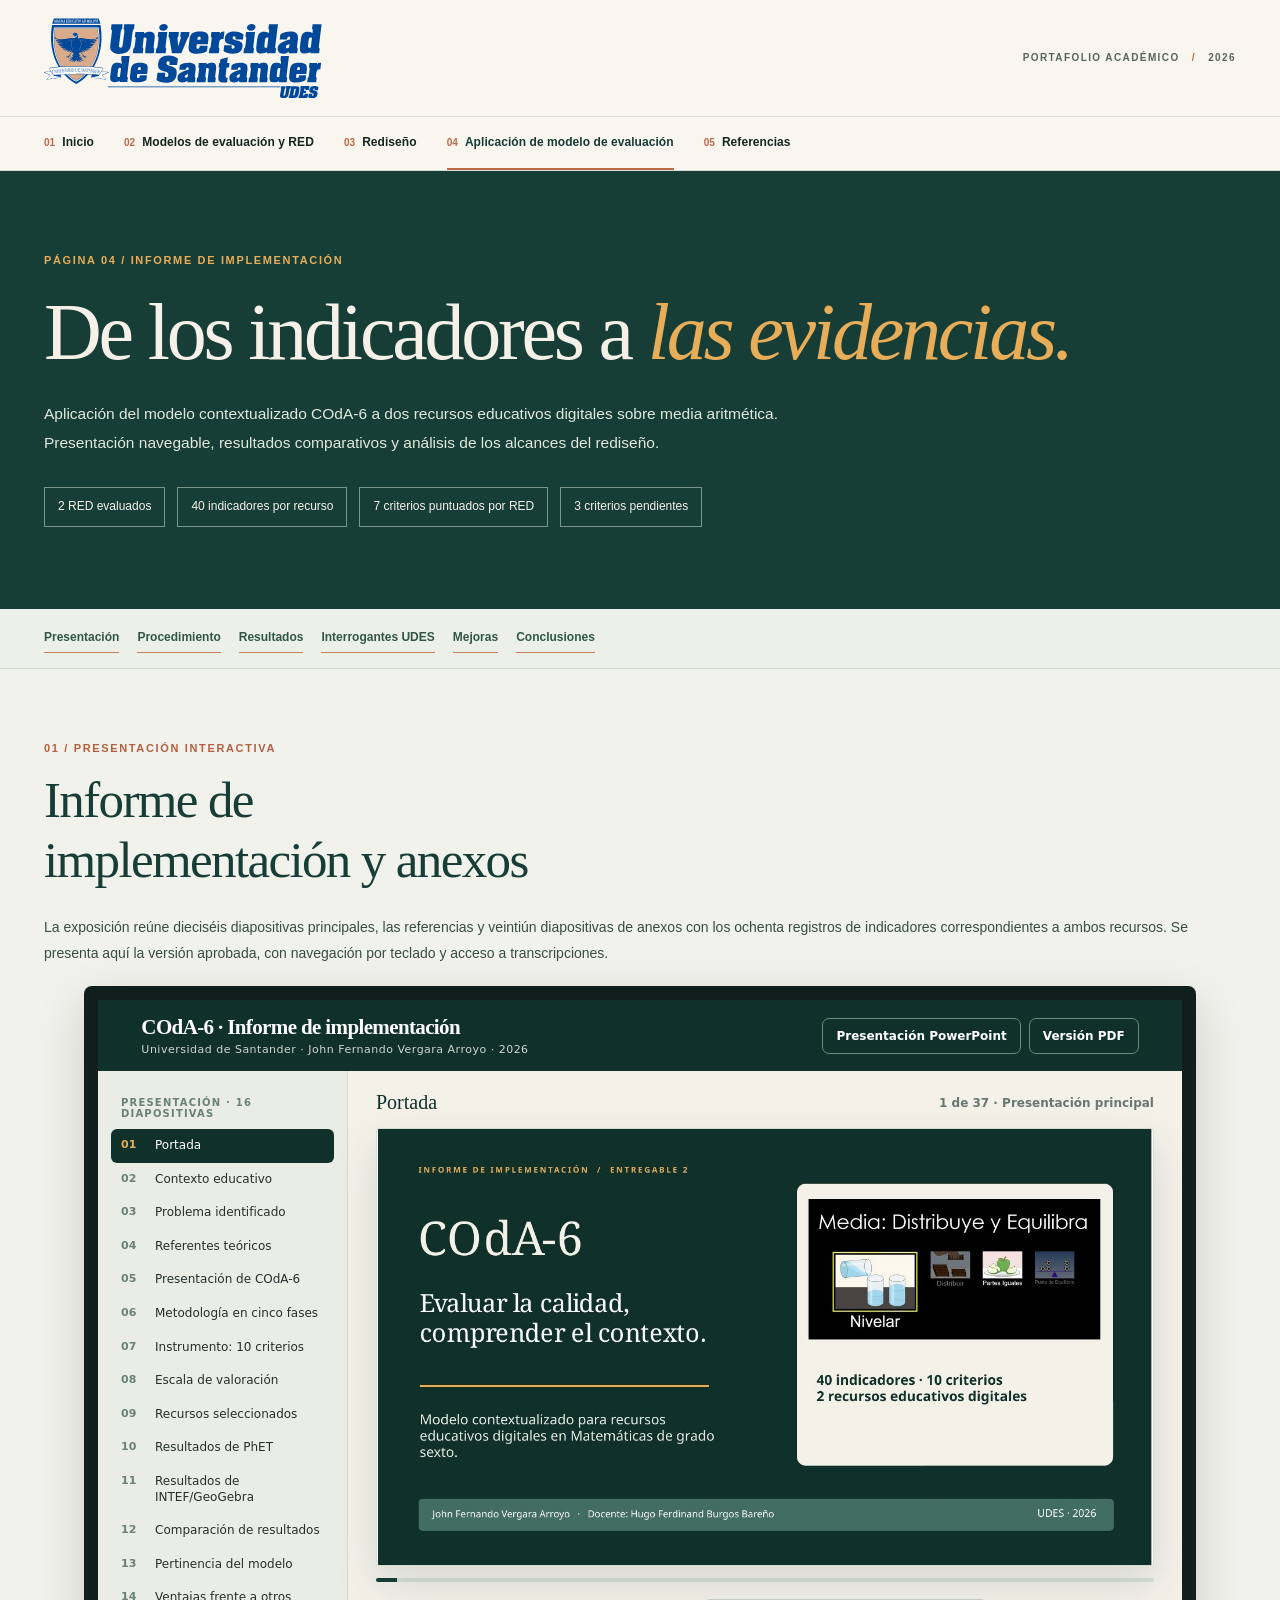
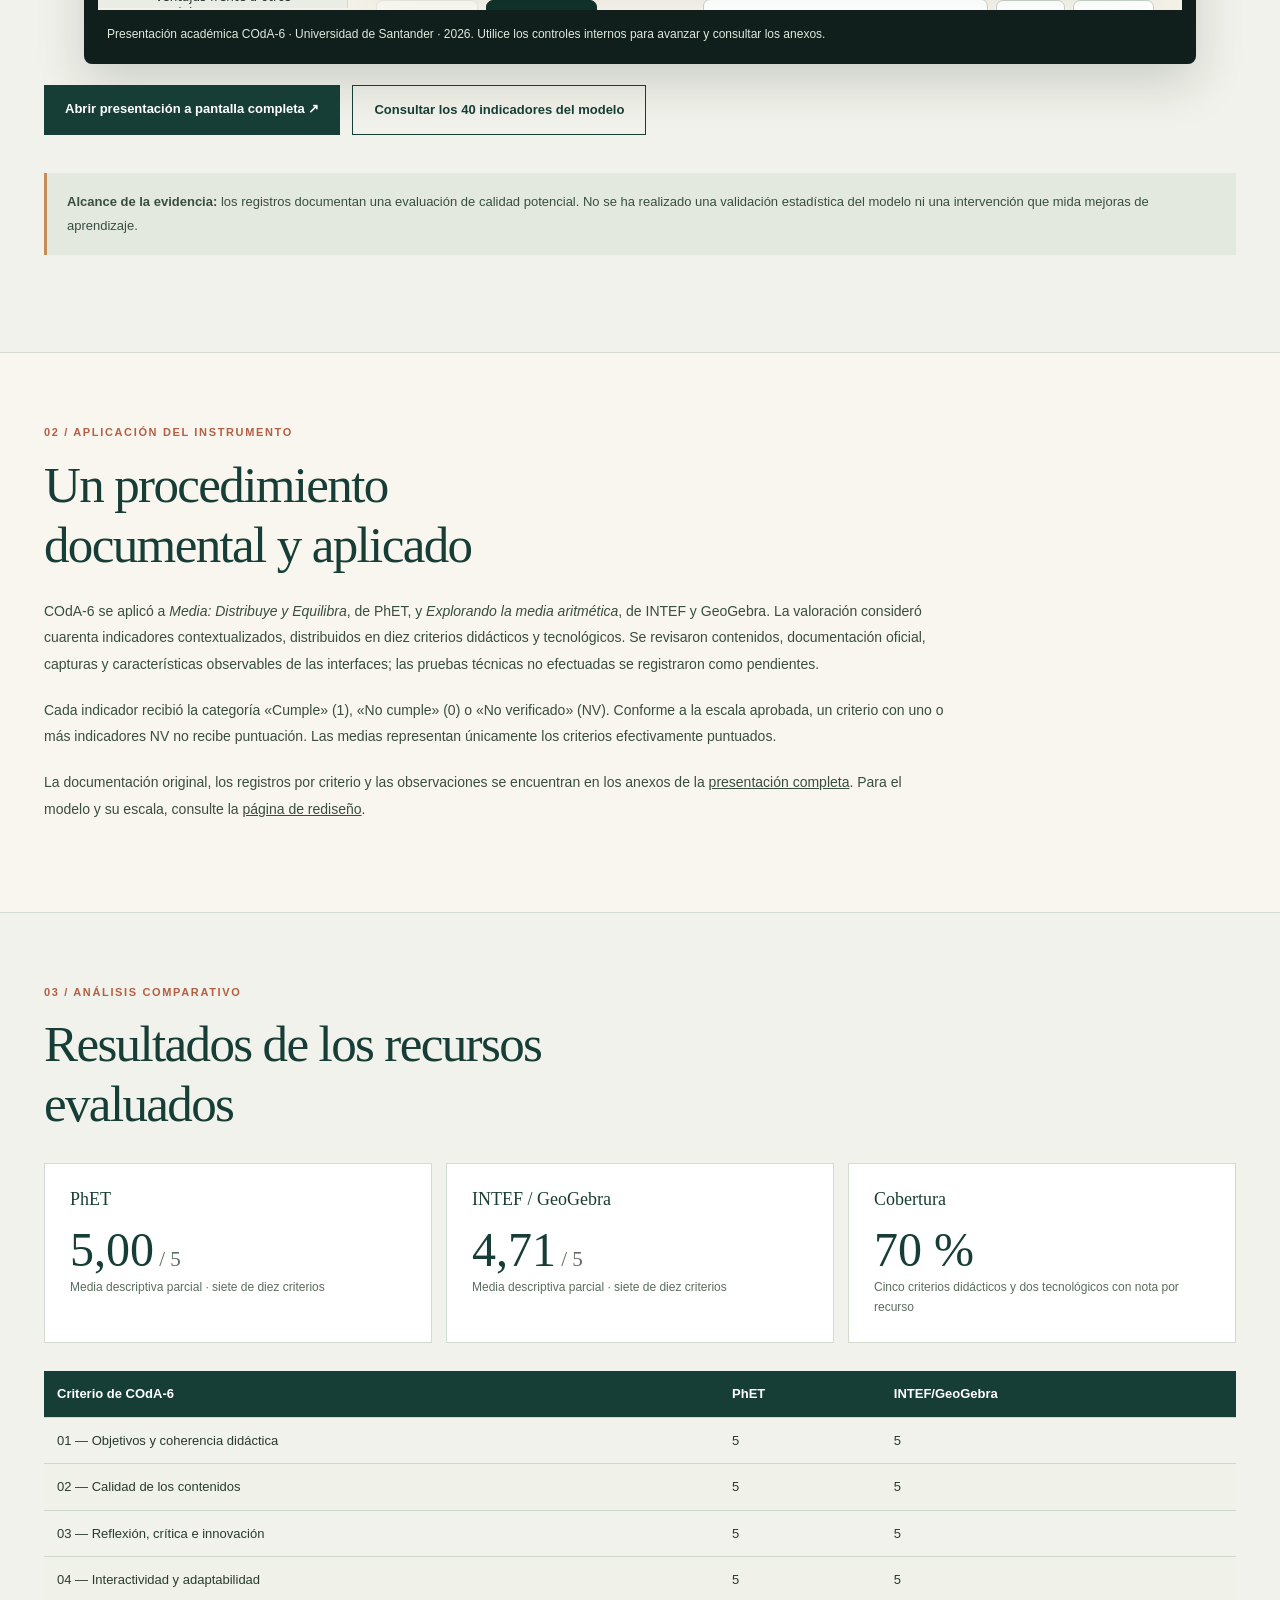
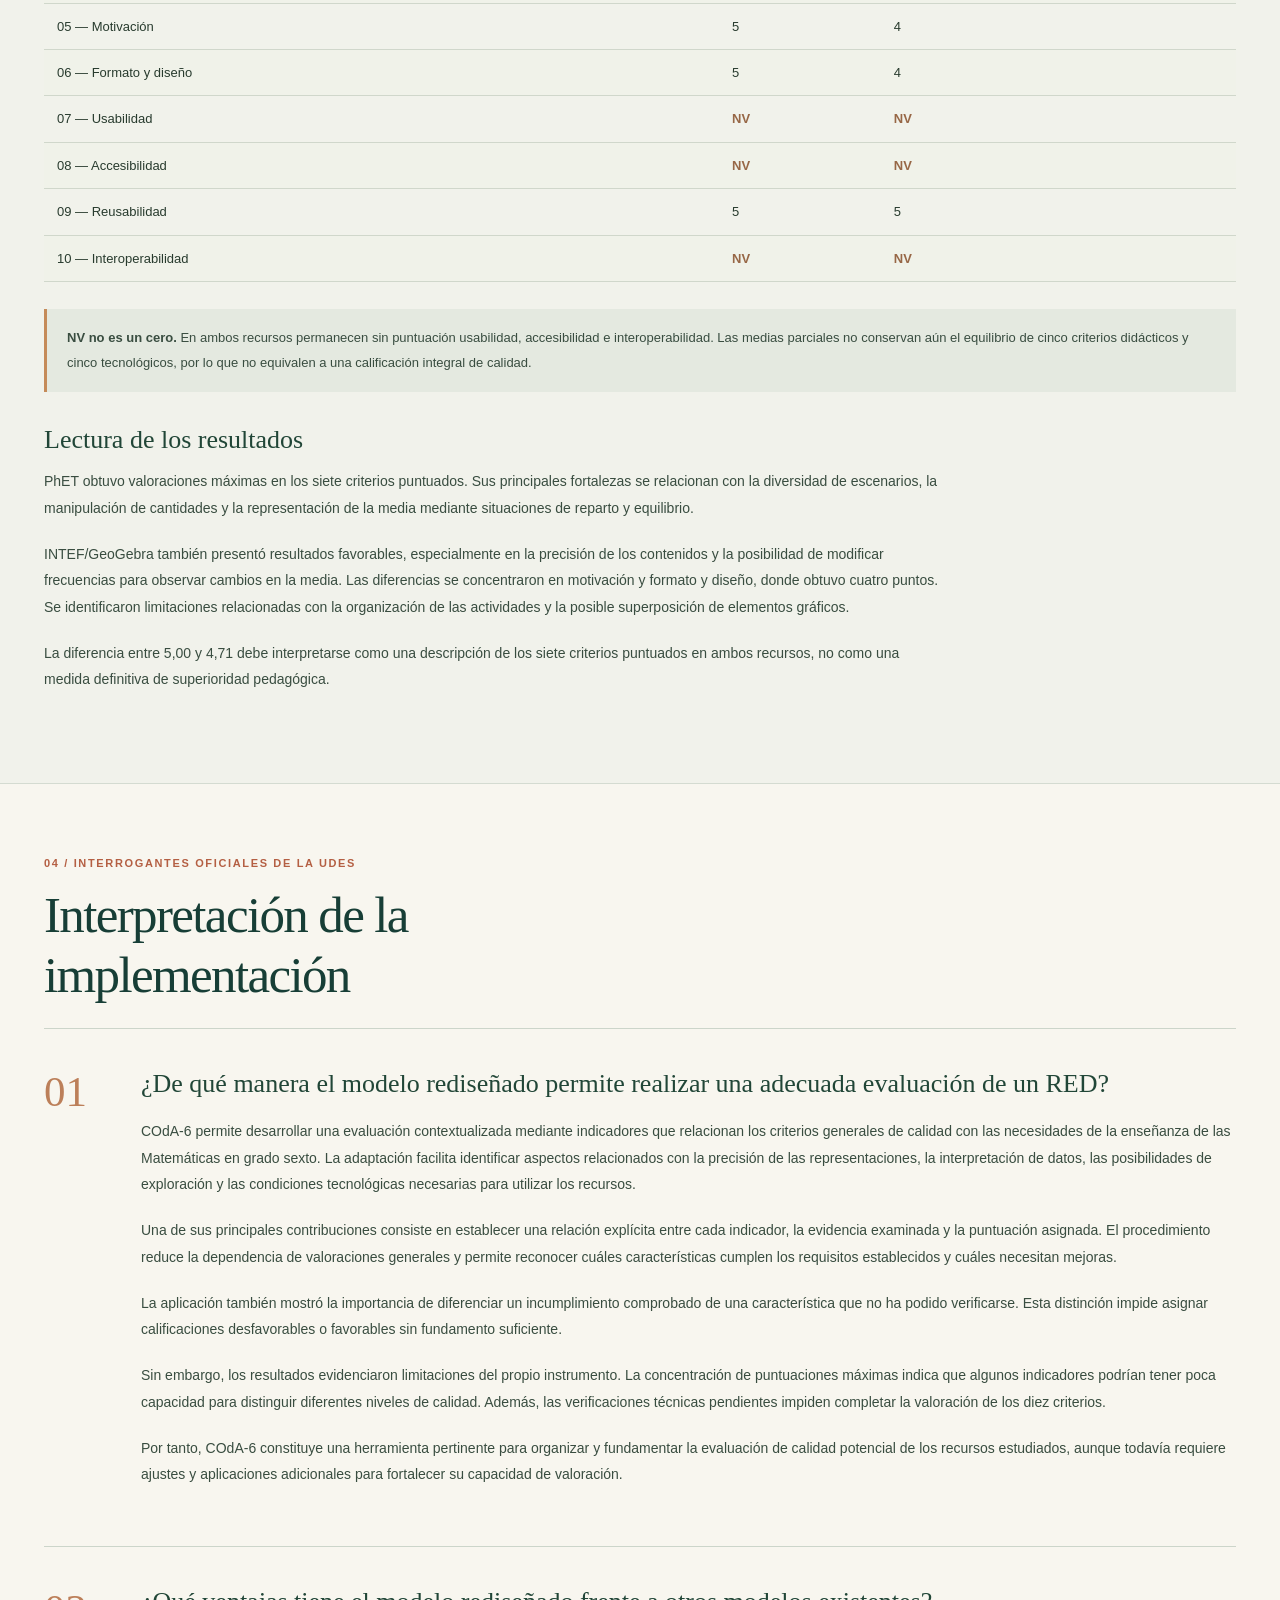
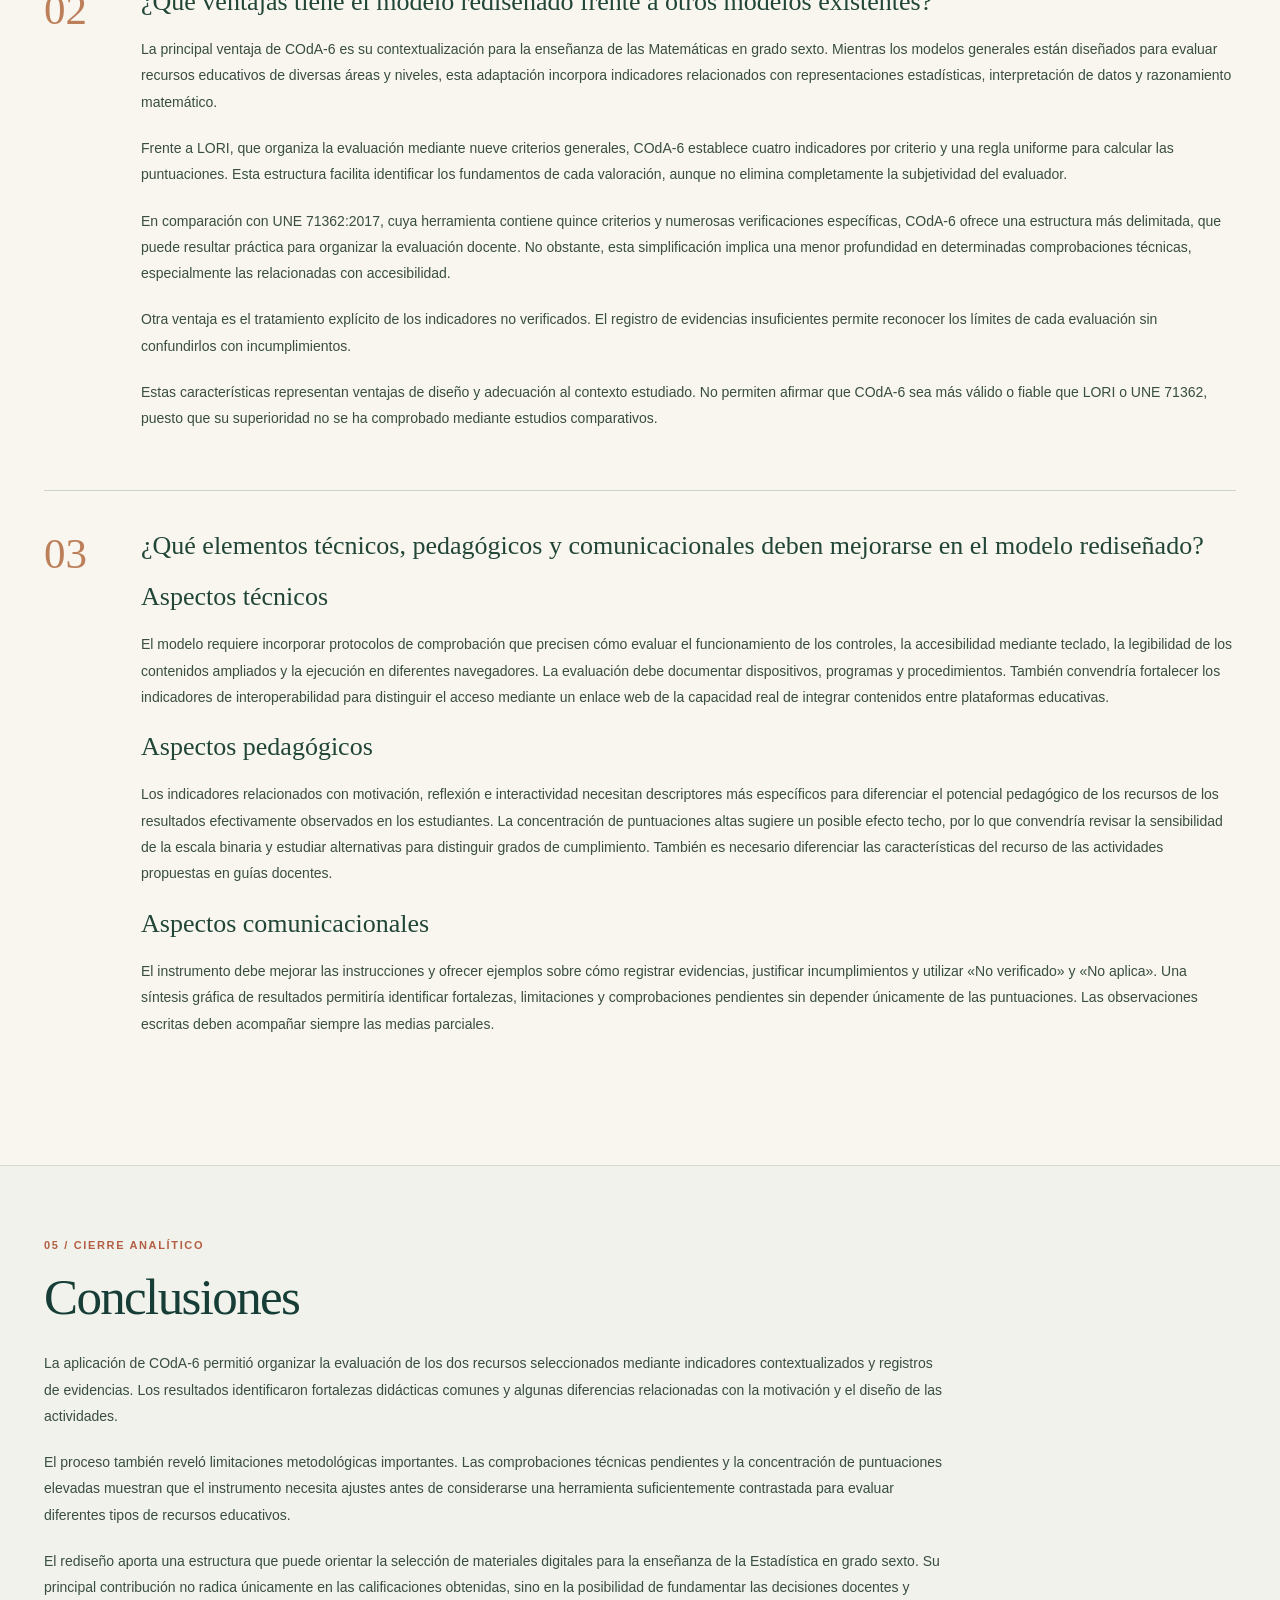
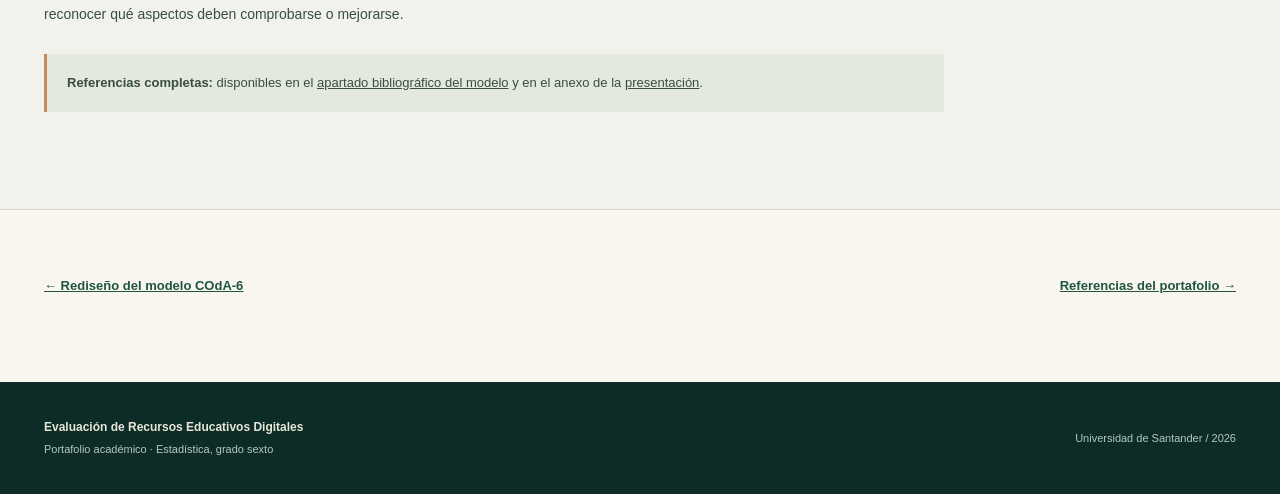
==== aplicacion-modelo.html @ da9ab139 "Publicar aplicación de COdA-6, resultados y presentación interactiva" ====
<!doctype html>
<html lang="es-CO">
<head>
  <meta charset="utf-8">
  <meta name="viewport" content="width=device-width, initial-scale=1">
  <meta name="description" content="De la formulación de indicadores al examen de recursos educativos digitales en su contexto de uso.">
  <meta name="author" content="John Fernando Vergara Arroyo">
  <meta name="theme-color" content="#173b35">
  <title>Aplicación del modelo COdA-6 | Informe de implementación UDES</title>
  <link rel="stylesheet" href="assets/styles.css">
</head>
<body>
  <a class="skip-link" href="#contenido">Ir al contenido principal</a>
  <header class="site-header">
    <div class="header-inner frame">
      <a href="index.html" class="brand" aria-label="Ir al inicio del portafolio"><img class="brand-logo" src="assets/udes-logo-principal.svg" width="279" height="80" alt="Logotipo oficial completo de la Universidad de Santander"></a>
      <span class="header-identifier">PORTAFOLIO ACADÉMICO <span aria-hidden="true">/</span> 2026</span>
    </div>
    <nav class="main-nav" aria-label="Navegación principal"><div class="frame nav-inner">
      <a href="index.html" class="nav-item"><span class="nav-count">01</span> Inicio</a>
      <a href="modelos.html" class="nav-item"><span class="nav-count">02</span> Modelos de evaluación y RED</a>
      <a href="rediseno.html" class="nav-item"><span class="nav-count">03</span> Rediseño</a>
      <a href="aplicacion-modelo.html" class="nav-item active" aria-current="page"><span class="nav-count">04</span> Aplicación de modelo de evaluación</a>
      <a href="referencias.html" class="nav-item"><span class="nav-count">05</span> Referencias</a>
    </div></nav>
  </header>
  <main id="contenido" class="ca"><style>
.ca{--forest:#173e36;--cream:#f4f1e9;--amber:#e8ad58;--sage:#6a8179;color:#283b2e}.ca *{box-sizing:border-box}.ca-hero{background:#173e36;color:#f5f1e9;padding:80px 0 82px}.ca-kicker{font-size:11px;letter-spacing:.15em;text-transform:uppercase;font-weight:780;color:#b45f43}.ca-hero .ca-kicker{color:#e8ad58}.ca-hero h1{font:normal clamp(45px,6.3vw,80px)/1.09 Georgia,serif;letter-spacing:-.04em;max-width:1100px;margin:20px 0 24px}.ca-hero h1 em{font-weight:normal;color:#e8ad58}.ca-hero p{font-size:15.5px;line-height:1.85;color:#e0e9dd;max-width:770px}.ca-pills{display:flex;flex-wrap:wrap;gap:12px;margin-top:30px}.ca-pills span{border:1px solid #78968a;padding:9px 13px;font-size:12px}.ca-menu{padding:15px 0;background:#edf0e9;border-bottom:1px solid #ccd6cb}.ca-menu .frame{display:flex;gap:18px;flex-wrap:wrap}.ca-menu a{color:#315744;font-size:12px;font-weight:760;text-decoration:none;border-bottom:1px solid #bf825d;padding:4px 0}.ca-section{padding:70px 0;border-bottom:1px solid #d4dbd1}.ca-section:nth-of-type(even){background:#f1f2eb}.ca-section h2{font:normal clamp(31px,4.2vw,51px)/1.18 Georgia,serif;color:#173e36;letter-spacing:-.032em;margin:13px 0 23px}.ca-section h3{font:normal 26px/1.28 Georgia,serif;color:#214637;margin:31px 0 12px}.ca-section p,.ca-section li{font-size:14px;line-height:1.88;color:#394d40}.ca-body{max-width:900px}.ca-section p{margin:0 0 20px}.ca-trio{display:grid;grid-template-columns:repeat(3,minmax(0,1fr));gap:14px;margin:28px 0}.ca-stat{background:#fff;border:1px solid #d4dbd0;padding:25px}.ca-stat .ca-amount{font:normal clamp(30px,4vw,48px) Georgia,serif;color:#173e36;white-space:nowrap}.ca-stat h3{font:normal 18px Georgia,serif;margin:0 0 12px;color:#183e34}.ca-stat small{font-size:12px;line-height:1.7;display:block;color:#5c6c60}.ca-warning{background:#e4e9e0;border-left:3px solid #c58b59;padding:17px 20px;margin:27px 0}.ca-warning p{margin:0;font-size:13px}.ca-table-wrap{overflow-x:auto}.ca-table{border-collapse:collapse;width:100%;min-width:610px;font-size:13px}.ca-table th,.ca-table td{border-bottom:1px solid #d0d7cb;padding:12px 13px;text-align:left}.ca-table th{background:#173e36;color:#fff}.ca-table td:last-child,.ca-table td:nth-last-child(2){font-variant-numeric:tabular-nums}.ca-table tbody tr:nth-child(even){background:#f0f2e9}.ca-nv{color:#976746;font-weight:760}.ca-figure{background:#101f1c;padding:14px;border-radius:8px;box-shadow:0 18px 48px #0f25192b}.ca-figure iframe{display:block;width:100%;aspect-ratio:16/9;border:0;background:#f4f1e9}.ca-figure figcaption{font-size:12px;color:#e1e9dd;padding:15px 9px 6px;line-height:1.6}.ca-actions{display:flex;gap:12px;flex-wrap:wrap;margin:21px 0 38px}.ca-actions a{background:#173e36;color:#fff;text-decoration:none;padding:13px 21px;font-size:13px;font-weight:730}.ca-actions a.secondary{color:#173e36;border:1px solid #173e36;background:transparent}.ca-question{display:grid;grid-template-columns:70px minmax(0,1fr);gap:27px;padding:38px 0;border-top:1px solid #ccd5ca}.ca-qno{font:normal 43px Georgia,serif;color:#bc7f59}.ca-question h3{margin:0 0 18px}.ca-grid{display:grid;grid-template-columns:repeat(3,minmax(0,1fr));gap:17px}.ca-grid article{border-top:3px solid #c08a57;padding:22px 18px;background:#fafaf4}.ca-grid h3{font:normal 23px Georgia,serif;margin:0 0 13px}.ca-note{font-size:12px;color:#637166}.ca-footer{padding:65px 0 85px;display:flex;justify-content:space-between;gap:25px}.ca-footer a{color:#205641;font-size:13px;font-weight:750}
@media(max-width:790px){.ca-hero{padding:60px 0}.ca-trio,.ca-grid{grid-template-columns:1fr}.ca-question{grid-template-columns:1fr;gap:6px;padding:30px 0}.ca-question h3{font-size:23px}.ca-section{padding:54px 0}.ca-figure{padding:6px}.ca-figure figcaption{font-size:11px}.ca-footer{flex-wrap:wrap}}@media print{.ca-hero{background:#fff;color:#173e36}.ca-hero h1,.ca-hero h1 em,.ca-hero p{color:#173e36}.ca-menu,.ca-figure{display:none}}</style>
<section class="ca-hero"><div class="frame"><div class="ca-kicker">PÁGINA 04 / INFORME DE IMPLEMENTACIÓN</div><h1>De los indicadores a <em>las evidencias.</em></h1><p>Aplicación del modelo contextualizado COdA-6 a dos recursos educativos digitales sobre media aritmética. Presentación navegable, resultados comparativos y análisis de los alcances del rediseño.</p><div class="ca-pills"><span>2 RED evaluados</span><span>40 indicadores por recurso</span><span>7 criterios puntuados por RED</span><span>3 criterios pendientes</span></div></div></section>
<nav class="ca-menu" aria-label="Secciones de la aplicación"><div class="frame"><a href="#presentacion">Presentación</a><a href="#procedimiento">Procedimiento</a><a href="#resultados">Resultados</a><a href="#preguntas">Interrogantes UDES</a><a href="#mejoras">Mejoras</a><a href="#conclusiones">Conclusiones</a></div></nav>
<section id="presentacion" class="ca-section"><div class="frame"><div class="ca-kicker">01 / PRESENTACIÓN INTERACTIVA</div><h2>Informe de implementación y anexos</h2><p>La exposición reúne dieciséis diapositivas principales, las referencias y veintiún diapositivas de anexos con los ochenta registros de indicadores correspondientes a ambos recursos. Se presenta aquí la versión aprobada, con navegación por teclado y acceso a transcripciones.</p><figure class="ca-figure"><iframe src="presentacion-coda6.html" title="Presentación interactiva COdA-6, informe de implementación y anexos" loading="lazy" allowfullscreen></iframe><figcaption>Presentación académica COdA-6 · Universidad de Santander · 2026. Utilice los controles internos para avanzar y consultar los anexos.</figcaption></figure><div class="ca-actions"><a href="presentacion-coda6.html" target="_blank" rel="noopener">Abrir presentación a pantalla completa ↗</a><a class="secondary" href="rediseno.html#instrumento">Consultar los 40 indicadores del modelo</a></div><div class="ca-warning"><p><strong>Alcance de la evidencia:</strong> los registros documentan una evaluación de calidad potencial. No se ha realizado una validación estadística del modelo ni una intervención que mida mejoras de aprendizaje.</p></div></div></section>
<section id="procedimiento" class="ca-section"><div class="frame"><div class="ca-kicker">02 / APLICACIÓN DEL INSTRUMENTO</div><h2>Un procedimiento documental y aplicado</h2><div class="ca-body"><p>COdA-6 se aplicó a <em>Media: Distribuye y Equilibra</em>, de PhET, y <em>Explorando la media aritmética</em>, de INTEF y GeoGebra. La valoración consideró cuarenta indicadores contextualizados, distribuidos en diez criterios didácticos y tecnológicos. Se revisaron contenidos, documentación oficial, capturas y características observables de las interfaces; las pruebas técnicas no efectuadas se registraron como pendientes.</p><p>Cada indicador recibió la categoría «Cumple» (1), «No cumple» (0) o «No verificado» (NV). Conforme a la escala aprobada, un criterio con uno o más indicadores NV no recibe puntuación. Las medias representan únicamente los criterios efectivamente puntuados.</p><p>La documentación original, los registros por criterio y las observaciones se encuentran en los anexos de la <a href="presentacion-coda6.html#s17">presentación completa</a>. Para el modelo y su escala, consulte la <a href="rediseno.html#escala">página de rediseño</a>.</p></div></div></section>
<section id="resultados" class="ca-section"><div class="frame"><div class="ca-kicker">03 / ANÁLISIS COMPARATIVO</div><h2>Resultados de los recursos evaluados</h2><div class="ca-trio"><article class="ca-stat"><h3>PhET</h3><div class="ca-amount">5,00<small style="display:inline;font-size:21px"> / 5</small></div><small>Media descriptiva parcial · siete de diez criterios</small></article><article class="ca-stat"><h3>INTEF / GeoGebra</h3><div class="ca-amount">4,71<small style="display:inline;font-size:21px"> / 5</small></div><small>Media descriptiva parcial · siete de diez criterios</small></article><article class="ca-stat"><h3>Cobertura</h3><div class="ca-amount">70 %</div><small>Cinco criterios didácticos y dos tecnológicos con nota por recurso</small></article></div><div class="ca-table-wrap"><table class="ca-table"><thead><tr><th>Criterio de COdA-6</th><th>PhET</th><th>INTEF/GeoGebra</th></tr></thead><tbody><tr><td>01 — Objetivos y coherencia didáctica</td><td class="">5</td><td class="">5</td></tr><tr><td>02 — Calidad de los contenidos</td><td class="">5</td><td class="">5</td></tr><tr><td>03 — Reflexión, crítica e innovación</td><td class="">5</td><td class="">5</td></tr><tr><td>04 — Interactividad y adaptabilidad</td><td class="">5</td><td class="">5</td></tr><tr><td>05 — Motivación</td><td class="">5</td><td class="">4</td></tr><tr><td>06 — Formato y diseño</td><td class="">5</td><td class="">4</td></tr><tr><td>07 — Usabilidad</td><td class="ca-nv">NV</td><td class="ca-nv">NV</td></tr><tr><td>08 — Accesibilidad</td><td class="ca-nv">NV</td><td class="ca-nv">NV</td></tr><tr><td>09 — Reusabilidad</td><td class="">5</td><td class="">5</td></tr><tr><td>10 — Interoperabilidad</td><td class="ca-nv">NV</td><td class="ca-nv">NV</td></tr></tbody></table></div><div class="ca-warning"><p><strong>NV no es un cero.</strong> En ambos recursos permanecen sin puntuación usabilidad, accesibilidad e interoperabilidad. Las medias parciales no conservan aún el equilibrio de cinco criterios didácticos y cinco tecnológicos, por lo que no equivalen a una calificación integral de calidad.</p></div><h3>Lectura de los resultados</h3><div class="ca-body"><p>PhET obtuvo valoraciones máximas en los siete criterios puntuados. Sus principales fortalezas se relacionan con la diversidad de escenarios, la manipulación de cantidades y la representación de la media mediante situaciones de reparto y equilibrio.</p><p>INTEF/GeoGebra también presentó resultados favorables, especialmente en la precisión de los contenidos y la posibilidad de modificar frecuencias para observar cambios en la media. Las diferencias se concentraron en motivación y formato y diseño, donde obtuvo cuatro puntos. Se identificaron limitaciones relacionadas con la organización de las actividades y la posible superposición de elementos gráficos.</p><p>La diferencia entre 5,00 y 4,71 debe interpretarse como una descripción de los siete criterios puntuados en ambos recursos, no como una medida definitiva de superioridad pedagógica.</p></div></div></section>
<section id="preguntas" class="ca-section"><div class="frame"><div class="ca-kicker">04 / INTERROGANTES OFICIALES DE LA UDES</div><h2>Interpretación de la implementación</h2><article class="ca-question"><div class="ca-qno">01</div><div><h3>¿De qué manera el modelo rediseñado permite realizar una adecuada evaluación de un RED?</h3><p>COdA-6 permite desarrollar una evaluación contextualizada mediante indicadores que relacionan los criterios generales de calidad con las necesidades de la enseñanza de las Matemáticas en grado sexto. La adaptación facilita identificar aspectos relacionados con la precisión de las representaciones, la interpretación de datos, las posibilidades de exploración y las condiciones tecnológicas necesarias para utilizar los recursos.</p><p>Una de sus principales contribuciones consiste en establecer una relación explícita entre cada indicador, la evidencia examinada y la puntuación asignada. El procedimiento reduce la dependencia de valoraciones generales y permite reconocer cuáles características cumplen los requisitos establecidos y cuáles necesitan mejoras.</p><p>La aplicación también mostró la importancia de diferenciar un incumplimiento comprobado de una característica que no ha podido verificarse. Esta distinción impide asignar calificaciones desfavorables o favorables sin fundamento suficiente.</p><p>Sin embargo, los resultados evidenciaron limitaciones del propio instrumento. La concentración de puntuaciones máximas indica que algunos indicadores podrían tener poca capacidad para distinguir diferentes niveles de calidad. Además, las verificaciones técnicas pendientes impiden completar la valoración de los diez criterios.</p><p>Por tanto, COdA-6 constituye una herramienta pertinente para organizar y fundamentar la evaluación de calidad potencial de los recursos estudiados, aunque todavía requiere ajustes y aplicaciones adicionales para fortalecer su capacidad de valoración.</p></div></article><article class="ca-question"><div class="ca-qno">02</div><div><h3>¿Qué ventajas tiene el modelo rediseñado frente a otros modelos existentes?</h3><p>La principal ventaja de COdA-6 es su contextualización para la enseñanza de las Matemáticas en grado sexto. Mientras los modelos generales están diseñados para evaluar recursos educativos de diversas áreas y niveles, esta adaptación incorpora indicadores relacionados con representaciones estadísticas, interpretación de datos y razonamiento matemático.</p><p>Frente a LORI, que organiza la evaluación mediante nueve criterios generales, COdA-6 establece cuatro indicadores por criterio y una regla uniforme para calcular las puntuaciones. Esta estructura facilita identificar los fundamentos de cada valoración, aunque no elimina completamente la subjetividad del evaluador.</p><p>En comparación con UNE 71362:2017, cuya herramienta contiene quince criterios y numerosas verificaciones específicas, COdA-6 ofrece una estructura más delimitada, que puede resultar práctica para organizar la evaluación docente. No obstante, esta simplificación implica una menor profundidad en determinadas comprobaciones técnicas, especialmente las relacionadas con accesibilidad.</p><p>Otra ventaja es el tratamiento explícito de los indicadores no verificados. El registro de evidencias insuficientes permite reconocer los límites de cada evaluación sin confundirlos con incumplimientos.</p><p>Estas características representan ventajas de diseño y adecuación al contexto estudiado. No permiten afirmar que COdA-6 sea más válido o fiable que LORI o UNE 71362, puesto que su superioridad no se ha comprobado mediante estudios comparativos.</p></div></article><article id="mejoras" class="ca-question"><div class="ca-qno">03</div><div><h3>¿Qué elementos técnicos, pedagógicos y comunicacionales deben mejorarse en el modelo rediseñado?</h3><h3>Aspectos técnicos</h3><p>El modelo requiere incorporar protocolos de comprobación que precisen cómo evaluar el funcionamiento de los controles, la accesibilidad mediante teclado, la legibilidad de los contenidos ampliados y la ejecución en diferentes navegadores. La evaluación debe documentar dispositivos, programas y procedimientos. También convendría fortalecer los indicadores de interoperabilidad para distinguir el acceso mediante un enlace web de la capacidad real de integrar contenidos entre plataformas educativas.</p><h3>Aspectos pedagógicos</h3><p>Los indicadores relacionados con motivación, reflexión e interactividad necesitan descriptores más específicos para diferenciar el potencial pedagógico de los recursos de los resultados efectivamente observados en los estudiantes. La concentración de puntuaciones altas sugiere un posible efecto techo, por lo que convendría revisar la sensibilidad de la escala binaria y estudiar alternativas para distinguir grados de cumplimiento. También es necesario diferenciar las características del recurso de las actividades propuestas en guías docentes.</p><h3>Aspectos comunicacionales</h3><p>El instrumento debe mejorar las instrucciones y ofrecer ejemplos sobre cómo registrar evidencias, justificar incumplimientos y utilizar «No verificado» y «No aplica». Una síntesis gráfica de resultados permitiría identificar fortalezas, limitaciones y comprobaciones pendientes sin depender únicamente de las puntuaciones. Las observaciones escritas deben acompañar siempre las medias parciales.</p></div></article></div></section>
<section id="conclusiones" class="ca-section"><div class="frame"><div class="ca-kicker">05 / CIERRE ANALÍTICO</div><h2>Conclusiones</h2><div class="ca-body"><p>La aplicación de COdA-6 permitió organizar la evaluación de los dos recursos seleccionados mediante indicadores contextualizados y registros de evidencias. Los resultados identificaron fortalezas didácticas comunes y algunas diferencias relacionadas con la motivación y el diseño de las actividades.</p><p>El proceso también reveló limitaciones metodológicas importantes. Las comprobaciones técnicas pendientes y la concentración de puntuaciones elevadas muestran que el instrumento necesita ajustes antes de considerarse una herramienta suficientemente contrastada para evaluar diferentes tipos de recursos educativos.</p><p>El rediseño aporta una estructura que puede orientar la selección de materiales digitales para la enseñanza de la Estadística en grado sexto. Su principal contribución no radica únicamente en las calificaciones obtenidas, sino en la posibilidad de fundamentar las decisiones docentes y reconocer qué aspectos deben comprobarse o mejorarse.</p><div class="ca-warning"><p><strong>Referencias completas:</strong> disponibles en el <a href="rediseno.html#bibliografia">apartado bibliográfico del modelo</a> y en el anexo de la <a href="presentacion-coda6.html">presentación</a>.</p></div></div></div></section><div class="frame ca-footer"><a href="rediseno.html">← Rediseño del modelo COdA-6</a><a href="referencias.html">Referencias del portafolio →</a></div>
</main>
  <footer class="site-footer"><div class="frame footer-inner"><div><strong>Evaluación de Recursos Educativos Digitales</strong><span>Portafolio académico · Estadística, grado sexto</span></div><span>Universidad de Santander / 2026</span></div></footer>
</body>
</html>
---- assets/styles.css ----
/*
  Portafolio académico — Etapa 01: página Inicio.
  Sistema visual editorial; sin dependencias externas ni fuentes descargadas.
  Las secciones aún no desarrolladas figuran desactivadas deliberadamente.
*/
:root{--forest:#173b35;--forest-deep:#0d2b27;--ink:#17251f;--mute:#57645c;--paper:#f8f6ef;--cream:#eeece3;--line:#d9dcd3;--ochre:#bb6847;--mint:#a9c9b7;--warm:#f2c79d}
*{box-sizing:border-box}
html{scroll-behavior:smooth}
body{margin:0;background:var(--paper);color:var(--ink);font-family:"Segoe UI",Arial,Helvetica,sans-serif;-webkit-font-smoothing:antialiased;line-height:1.65}
a{color:inherit}
a:focus-visible{outline:3px solid var(--ochre);outline-offset:4px}
.frame{width:min(1260px,calc(100% - 88px));margin:0 auto}
.skip-link{position:absolute;left:20px;top:-80px;z-index:20;padding:10px 15px;background:white;color:black}
.skip-link:focus{top:12px}
.site-header{background:var(--paper)}
.header-inner{display:flex;align-items:center;justify-content:space-between;gap:24px;min-height:116px}
.brand{display:flex;gap:15px;text-decoration:none;align-items:center}
.brand-logo{display:block;width:auto;height:80px;max-width:min(100%, 300px);object-fit:contain}
.header-identifier{font-size:10px;letter-spacing:.14em;color:var(--mute);font-weight:700;white-space:nowrap}
.header-identifier span{padding:0 8px;color:var(--ochre)}
.main-nav{border-top:1px solid var(--line);border-bottom:1px solid var(--line)}
.nav-inner{display:flex;align-items:stretch;gap:30px;overflow-x:auto;scrollbar-width:thin}
.nav-item{display:inline-flex;align-items:center;gap:7px;white-space:nowrap;text-decoration:none;border-bottom:2px solid transparent;padding:16px 0 15px;font-size:12px;font-weight:650;letter-spacing:.005em}
.nav-item.active{border-color:var(--ochre);color:var(--forest)}
.nav-item.pending{color:#8e948c;cursor:default}
.nav-count{font-size:10px;color:var(--ochre);font-variant-numeric:tabular-nums}
.pending .nav-count{color:#b0b5ac}
.hero{display:grid;grid-template-columns:minmax(0,1.17fr) minmax(0,.83fr);gap:min(7vw,90px);align-items:center;padding-top:104px;padding-bottom:117px}
.hero-copy{max-width:705px}
.eyebrow,.section-kicker{display:flex;gap:11px;align-items:center;font-size:10px;font-weight:800;letter-spacing:.15em;line-height:1.6;color:var(--forest)}
.eyebrow-line{height:2px;width:26px;background:var(--ochre);flex:none}
.middle-dot{color:var(--ochre)}
h1,h2,h3,p{margin-top:0}
h1,h2{font-family:Georgia,"Times New Roman",serif;font-weight:500;letter-spacing:-.045em}
h1{font-size:clamp(62px,6.9vw,106px);line-height:1.035;margin:30px 0 27px;max-width:700px}
h1 em,h2 em{font-style:italic;color:var(--ochre)}
.hero-subtitle{font-size:19px;line-height:1.5;max-width:600px;margin-bottom:22px}
.hero-subtitle strong{font-weight:650}
.hero-explanation{font-size:14px;line-height:1.9;color:var(--mute);max-width:578px;margin-bottom:27px}
.text-link{display:inline-flex;gap:20px;align-items:center;font-size:12px;font-weight:750;text-decoration:none;border-bottom:1px solid var(--ochre);padding-bottom:6px;color:var(--forest)}
.text-link span{font-size:18px;color:var(--ochre)}
.hero-aside{padding-top:13px}
.study-panel{background:var(--forest);color:#f6f3e8;min-height:420px;padding:29px 32px 23px;box-shadow:17px 18px 0 #e7e2d6}
.panel-head,.panel-foot{display:flex;justify-content:space-between;gap:12px;font-size:10px;letter-spacing:.13em;font-weight:700}
.panel-head{color:#dce9dc}
.panel-foot{color:#bbccbf;letter-spacing:.015em;font-size:11px;font-weight:450;border-top:1px solid #497064;padding-top:16px;margin-top:26px}
.line-art{margin:27px 0 18px}
.line-art svg{display:block;max-width:100%;height:auto}
.panel-heading{font-family:Georgia,"Times New Roman",serif;font-size:24px;letter-spacing:-.025em;display:flex;align-items:center;gap:12px;line-height:1.2}
.tiny-square{width:7px;height:7px;background:var(--warm);flex:none}
.study-panel p{color:#e0e9e1;font-size:12px;line-height:1.75;margin:13px 0 0;max-width:340px}
.micro-note{font-size:12px;color:var(--mute);display:flex;align-items:baseline;gap:9px;margin:36px 0 0 10px;line-height:1.5}
.micro-note strong{color:var(--ink)}
.micro-dot{height:7px;width:7px;border-radius:50%;background:var(--ochre);flex:none}
.focus-section{background:var(--cream);padding:90px 0 86px;border-top:1px solid var(--line);border-bottom:1px solid var(--line)}
.section-kicker{color:var(--ochre);margin-bottom:22px}
.focus-grid{display:grid;grid-template-columns:1fr 1fr;gap:12%;align-items:start}
h2{font-size:clamp(35px,4vw,57px);line-height:1.16;margin-bottom:0;max-width:525px}
.section-copy{padding-top:3px}
.section-copy p{font-size:14px;line-height:1.87;color:#485950;margin:0 0 15px}
.section-copy strong{color:var(--forest)}
.facts{display:grid;grid-template-columns:repeat(4,1fr);gap:0;margin-top:63px;border-top:1px solid #cfd1c8}
.fact{padding:23px 24px 5px 0;display:flex;flex-direction:column;gap:7px;border-right:1px solid #cfd1c8;min-height:122px}
.fact:not(:first-child){padding-left:26px}
.fact:last-child{border:0}
.fact-number{font:normal 47px/1 Georgia,"Times New Roman",serif;color:var(--forest);letter-spacing:-.04em}
.fact-label{font-size:11px;line-height:1.5;color:var(--mute);max-width:180px}
.credits-section{padding-top:93px;padding-bottom:105px}
.credits-section h2{font-size:clamp(35px,3.6vw,52px);margin-bottom:35px}
.credits-grid{display:grid;grid-template-columns:1fr 1fr;gap:72px}
.credit-list{margin:0}
.credit-list div{padding:15px 0;display:grid;grid-template-columns:155px 1fr;gap:14px;border-top:1px solid var(--line)}
.credit-list div:last-child{border-bottom:1px solid var(--line)}
.credit-list dt{color:var(--mute);font-size:11px;line-height:1.55}
.credit-list dd{margin:0;font-size:13px;font-weight:650;line-height:1.5;color:var(--ink)}
.site-footer{background:var(--forest-deep);color:#e7e7d8}
.footer-inner{min-height:112px;display:flex;align-items:center;justify-content:space-between;gap:30px}
.footer-inner>div{display:flex;flex-direction:column;gap:2px}
.footer-inner strong{font-size:12px;font-weight:650}
.footer-inner span{font-size:11px;color:#b5c9bd}
@media (max-width:1080px){.frame{width:min(100% - 52px,1100px)}.hero{gap:36px;padding-top:70px;padding-bottom:90px}.study-panel{padding:24px}.credits-grid{gap:35px}.credit-list div{grid-template-columns:130px 1fr}.nav-inner{gap:24px}}
@media (max-width:760px){.frame{width:calc(100% - 36px)}.header-inner{min-height:88px}.header-identifier{display:none}.brand-logo{height:64px;max-width:100%}.nav-inner{gap:22px}.hero{grid-template-columns:1fr;gap:43px;padding-top:67px;padding-bottom:71px}.hero-copy{max-width:100%}h1{font-size:clamp(54px,13vw,75px)}.hero-subtitle{font-size:17px}.study-panel{box-shadow:9px 10px 0 #e7e2d6;min-height:auto}.hero-aside{padding-top:0}.micro-note{margin-top:30px}.focus-section{padding:65px 0 66px}.focus-grid{grid-template-columns:1fr;gap:23px}.facts{grid-template-columns:repeat(2,1fr);margin-top:37px}.fact:nth-child(2){border:0}.fact:nth-child(3),.fact:nth-child(4){border-top:1px solid #cfd1c8}.fact:nth-child(3){padding-left:0}.credits-section{padding:70px 0 80px}.credits-grid{grid-template-columns:1fr;gap:0}.credit-list div{grid-template-columns:125px 1fr}.footer-inner{padding:20px 0;align-items:flex-start;flex-direction:column;gap:18px}}
@media (max-width:390px){.eyebrow{font-size:9px;flex-wrap:wrap}h1{font-size:52px}.study-panel{padding:20px}.credit-list div{grid-template-columns:1fr;gap:3px}.fact{min-height:116px}.fact:not(:first-child){padding-left:16px}}
@media (prefers-reduced-motion:reduce){html{scroll-behavior:auto}}


/* Etapa 02 — Página Modelos de evaluación y RED */
.models-intro{padding-top:76px;padding-bottom:81px}
.models-intro-grid{display:grid;grid-template-columns:minmax(0,1.05fr) minmax(0,.95fr);gap:10%;align-items:start}
.models-title{font-size:clamp(55px,6.3vw,94px);line-height:1.06;margin:10px 0 0;max-width:730px}
.models-intro-right{padding-top:19px;max-width:490px}
.models-intro-right p{color:var(--mute);font-size:14px;line-height:1.83;margin:0 0 17px}
.models-intro-right .models-lead{font-size:18px;color:var(--ink);line-height:1.62}
.models-meta{border-top:1px solid var(--line);margin-top:28px;padding-top:17px;display:flex;flex-wrap:wrap;gap:10px 20px}
.models-meta span{font-size:11px;color:var(--mute);display:inline-flex;gap:6px;align-items:baseline}
.models-meta strong{font-size:22px;color:var(--forest);font-family:Georgia,serif;font-weight:500}
.models-context{background:var(--cream);border-top:1px solid var(--line);border-bottom:1px solid var(--line);padding:62px 0}
.context-line{display:grid;grid-template-columns:1fr 1fr;gap:12%}
.context-line h2{font-size:clamp(33px,3.6vw,51px)}
.context-paragraphs p{font-size:13px;line-height:1.85;color:#45554b;margin:0 0 13px}
.models-body{padding-top:76px;padding-bottom:94px}
.models-topline{display:flex;align-items:flex-end;justify-content:space-between;gap:24px;margin-bottom:22px}
.models-topline h2{font-size:clamp(36px,4vw,52px);margin:0}
.models-topline .section-kicker{margin-bottom:11px}
.models-legend{font-size:10px;color:var(--mute);display:flex;gap:8px;align-items:center;flex-wrap:wrap;padding-bottom:10px}
.legend-mark{display:inline-block;width:9px;height:9px}
.legend-primary{background:var(--ochre)}
.legend-secondary{background:#8a9b8f;margin-left:10px}
.model-jump{display:flex;flex-wrap:wrap;gap:0;border-top:1px solid var(--line);border-bottom:1px solid var(--line);margin-bottom:32px}
.model-jump a{font-size:12px;font-weight:650;text-decoration:none;padding:14px 17px;color:var(--forest);border-right:1px solid var(--line);transition:background .15s}
.model-jump a:first-child{padding-left:0}
.model-jump a:last-child{border-right:0}
.model-jump a:hover{background:var(--cream)}
.model-jump a span{color:var(--ochre);font-size:10px;margin-right:5px}
.model-grid{display:grid;grid-template-columns:repeat(2,minmax(0,1fr));gap:20px;align-items:stretch}
.model-card{scroll-margin-top:20px;background:#fffefa;border:1px solid #d8dbd3;padding:32px 35px 23px;display:flex;flex-direction:column;gap:0;min-width:0}
.model-card.selected{border-top:4px solid var(--ochre);padding-top:29px}
.model-card.comparative{border-top:4px solid #859b8b;padding-top:29px}
.model-top{display:flex;justify-content:space-between;align-items:center;gap:12px;margin-bottom:24px}
.model-index{font-size:10px;letter-spacing:.15em;font-weight:750;color:var(--ochre)}
.model-status{font-size:9px;line-height:1.4;text-align:right;color:var(--forest);font-weight:700;letter-spacing:.04em;text-transform:uppercase}
.model-card.comparative .model-status{color:#65796c}
.model-card h3{font-family:Georgia,"Times New Roman",serif;letter-spacing:-.04em;font-size:44px;line-height:1.1;font-weight:500;margin:0 0 18px;color:var(--forest)}
.model-card h3 span{display:block;font:500 12px/1.65 "Segoe UI",Arial,sans-serif;letter-spacing:.015em;color:#7a6257;margin-top:8px}
.model-summary{font-size:13px;line-height:1.86;margin:0 0 20px;color:#38473e}
.model-field{border-top:1px solid var(--line);padding:16px 0}
.model-card h4{color:var(--forest);font-size:10.5px;letter-spacing:.07em;text-transform:uppercase;margin:0 0 8px;font-weight:800;line-height:1.55}
.model-card h4 small{color:var(--ochre);font-size:10px;font-weight:600;letter-spacing:normal;padding-left:8px}
.model-field p,.model-split p,.instrument p{font-size:12px;line-height:1.83;color:#526057;margin:0}
.model-field p strong,.model-split p strong,.instrument p strong{color:var(--ink);font-weight:700}
.model-split{display:grid;grid-template-columns:1fr 1fr;gap:23px;border-top:1px solid var(--line);padding:16px 0 20px}
.instrument{border-top:1px solid var(--line);padding:16px 0 22px}
.model-note{background:#f2f1e8;border-left:2px solid var(--ochre);padding:16px 17px;font-size:12px;line-height:1.77;color:#394a3f;margin-top:auto}
.model-note span{display:block;text-transform:uppercase;letter-spacing:.12em;font-weight:800;font-size:10px;color:#a35940;margin-bottom:5px}
.model-source{font-size:11px;font-weight:750;color:var(--forest);text-decoration:none;display:inline-flex;align-items:baseline;gap:8px;margin-top:21px;padding-bottom:4px;align-self:flex-start;border-bottom:1px solid #aebeb0}
.model-source:hover{color:var(--ochre)}
.criteria-reading{background:var(--forest);color:#f2f0e5;padding:74px 0}
.balance-inner{display:grid;grid-template-columns:1fr 1fr;gap:11%}
.criteria-reading h2{font-size:clamp(36px,4vw,57px)}
.criteria-reading h2 em{color:#f4be94}
.criteria-reading p{font-size:13px;line-height:1.85;color:#e0e8df;margin:0 0 15px}
.criteria-reading .section-kicker{color:#f4be94}
.subpage-plan{margin-top:29px;padding-top:19px;border-top:1px solid #5b7968;display:flex;gap:10px;flex-direction:column}
.subpage-plan strong{font-size:12px;color:#fcf3df}
.subpage-plan span{font-size:11px;color:#bcd3c3}
.model-references{padding-top:79px;padding-bottom:110px}
.model-references h2{font-size:clamp(36px,4vw,50px);margin-bottom:12px}
.references-note{font-size:12px;color:var(--mute);max-width:740px;margin-bottom:24px}
.apa-references{max-width:900px;list-style:none;padding:0;margin:0;border-top:1px solid var(--line)}
.apa-references li{font-size:12px;line-height:1.8;padding:14px 10px 14px 26px;text-indent:-23px;border-bottom:1px solid var(--line);overflow-wrap:anywhere;color:#4c5951}
.apa-references a{color:var(--forest);text-decoration-thickness:1px;text-underline-offset:2px}
@media(max-width:1000px){.model-card{padding-left:24px;padding-right:24px}.model-card h3{font-size:37px}.models-intro-grid{gap:6%}.model-jump a{padding:12px}}
@media(max-width:760px){.models-intro{padding-top:57px;padding-bottom:61px}.models-intro-grid,.context-line,.balance-inner{grid-template-columns:1fr;gap:22px}.models-title{font-size:clamp(51px,12vw,72px)}.models-intro-right{padding-top:0}.models-intro-right .models-lead{font-size:16px}.models-context{padding:50px 0}.models-body{padding-top:57px;padding-bottom:65px}.models-topline{display:block}.models-legend{padding:18px 0 2px}.model-jump a{flex:0 0 33.333%;padding:13px 4px;font-size:11px}.model-jump a:first-child{padding-left:4px}.model-grid{grid-template-columns:1fr}.model-card{padding:25px 23px}.model-card.selected,.model-card.comparative{padding-top:22px}.criteria-reading{padding:58px 0}.model-references{padding-top:61px;padding-bottom:78px}}
@media(max-width:380px){.model-card h3{font-size:35px}.model-split{grid-template-columns:1fr;gap:16px}.model-status{max-width:120px}.model-jump a{flex-basis:50%}}


/* Etapa 03 — subpágina 2.1. Amplía los estilos aprobados sin redefinir las páginas existentes. */
.sub-nav{border-bottom:1px solid #d5d9d1;background:#f0efe8}
.sub-nav-inner{display:flex;gap:32px;align-items:center;overflow-x:auto;white-space:nowrap;scrollbar-width:thin}
.sub-nav a,.sub-nav span{display:inline-block;padding:11px 0;font-size:11px;line-height:1.5;text-decoration:none;color:#4d6156}
.sub-nav a[aria-current="page"]{border-bottom:2px solid var(--ochre);font-weight:750;color:var(--forest)}
.sub-nav-soon{color:#8e958e!important}
.sub-nav small{font-size:9px;color:#999f97;margin-left:6px}
.subpage-link{color:#f3c8a7;text-decoration:none;font-size:11px;border-bottom:1px solid #9db3a0;display:inline-block;width:max-content;max-width:100%}
.select-hero{padding-top:70px;padding-bottom:88px}
.select-hero-grid{display:grid;grid-template-columns:1.2fr .6fr;gap:9%;align-items:center;margin-top:14px}
.select-hero h1{font-size:clamp(55px,6.4vw,92px);line-height:1.08;max-width:730px;margin:14px 0 29px}
.select-lead{font-size:18px;color:#45574b;line-height:1.72;max-width:640px;margin:0}
.selection-plate{background:var(--forest);color:#fff4e2;padding:32px 32px 30px;min-height:325px;align-self:stretch;display:flex;flex-direction:column;justify-content:center}
.plate-eyebrow{font-size:10px;letter-spacing:.15em;font-weight:800;color:#f2c7a6}
.plate-numbers{display:flex;justify-content:space-between;gap:6px;align-items:center;margin:19px 0 15px}
.plate-numbers div{display:flex;flex-direction:column;gap:2px}
.plate-numbers strong{font:400 76px/1 Georgia,serif;letter-spacing:-.07em;color:#fff4e2}
.plate-numbers span{font-size:11px;color:#c3d4c9}
.plate-times{color:#f0bd96!important;font:400 27px/1 Georgia,serif!important}
.plate-rule{width:100%;border-top:1px solid #5e8071;margin-bottom:17px}
.selection-plate p{font-size:12px;line-height:1.75;color:#ebefe5;margin:0 0 7px}
.selection-plate p strong{color:#fff2df}
.selection-plate .plate-small{font-size:10px;color:#c2d3c7}
.selection-rationale{padding:74px 0 70px;background:var(--cream);border-block:1px solid var(--line)}
.select-columns{display:grid;grid-template-columns:.9fr 1.1fr;gap:11%}
.select-columns h2{font-size:clamp(39px,4vw,58px);line-height:1.16;margin:18px 0 0}
.selection-prose p{font-size:14px;line-height:1.89;color:#3e5146;margin:0 0 18px}
.selection-prose p strong{font-weight:750;color:var(--forest)}
.selection-models{padding-top:78px;padding-bottom:73px}
.selection-heading{display:flex;justify-content:space-between;gap:70px;align-items:end;margin:16px 0 28px}
.selection-heading h2{font-size:clamp(35px,4vw,54px);margin:0}
.selection-heading p{max-width:475px;font-size:12.5px;color:var(--mute);line-height:1.76;margin:0 0 6px}
.selection-cards{display:grid;grid-template-columns:repeat(3,minmax(0,1fr));gap:16px;align-items:stretch}
.selection-card{background:#fffcf6;border:1px solid #d9dbd3;border-top:3px solid var(--ochre);padding:25px 25px 23px;display:flex;flex-direction:column;min-width:0}
.selection-card-top{display:flex;justify-content:space-between;align-items:center;gap:6px;margin-bottom:21px}
.selection-card-top>span:first-child{font-size:10px;color:var(--ochre);font-weight:800;letter-spacing:.12em}
.selection-mark{font-size:10px;color:#778678;white-space:nowrap}
.selection-card h3{font-family:Georgia,serif;font-size:34px;line-height:1.18;font-weight:500;letter-spacing:-.04em;margin:0 0 16px;color:var(--forest)}
.selection-card>p{font-size:12px;line-height:1.85;color:#415249;margin:0 0 17px}
.selection-criterion{border-top:1px solid #d9dbd3;display:flex;flex-direction:column;gap:6px;padding:14px 0}
.selection-criterion b{font-size:10px;letter-spacing:.09em;text-transform:uppercase;color:var(--ochre)}
.selection-criterion span{font-size:11px;line-height:1.75;color:#536055}
.selection-tag{background:#eeeee5;padding:12px;font-weight:700;font-size:10px;color:var(--forest);margin-top:auto}
.selection-footnote{font-size:11px;line-height:1.8;margin:22px 0 0;color:var(--mute)}
.comparison-section{background:#173b35;padding:74px 0 75px;color:#faf7ec}
.comparison-section .section-kicker{color:#f0bf97}
.comparison-section h2{font-size:clamp(36px,4.2vw,58px);max-width:880px;margin:18px 0 22px}
.comparison-section h2 em{color:#f3cda9}
.table-intro{max-width:790px;font-size:13px;line-height:1.85;color:#e4e9df;margin:0 0 25px}
.comparison-scroll{overflow-x:auto;scrollbar-width:thin}
.comparison-table,.plan-table{width:100%;border-collapse:collapse;text-align:left;font-size:12px;min-width:670px}
.comparison-table{background:#244940;color:#edf0e6}
.comparison-table caption,.plan-table caption{text-align:left;font-size:11px;padding-bottom:9px;color:inherit}
.comparison-table th,.comparison-table td{vertical-align:top;padding:18px 16px;line-height:1.65;border-bottom:1px solid #587365}
.comparison-table thead th{background:#315549;color:#f9e3c6;font-size:11px;font-weight:800}
.comparison-table tbody th{color:#f7c49d;font-weight:750;white-space:nowrap}
.comparison-table tbody td{max-width:225px}
.comparison-note{border-top:1px solid #587365;margin:22px 0 0;padding-top:17px;font-size:11px;line-height:1.8;color:#d2dfd4;max-width:840px}
.comparison-note strong{color:#fff2dd}
.tool-section{padding-top:78px;padding-bottom:80px}
.tool-grid{display:grid;grid-template-columns:repeat(3,minmax(0,1fr));gap:16px}
.tool-card{border:1px solid var(--line);padding:25px;min-width:0;display:flex;flex-direction:column;background:#fbfaf5}
.tool-card-id{font-size:10px;color:var(--ochre);letter-spacing:.12em;font-weight:800;line-height:1.5}
.tool-card h3{font:400 37px/1.1 Georgia,serif;letter-spacing:-.03em;margin:19px 0;color:var(--forest)}
.tool-card p{font-size:12px;line-height:1.8;color:#46584c;margin:0 0 18px}
.tool-card a{font-size:11px;line-height:1.6;font-weight:750;color:var(--forest);margin-top:auto;text-decoration:none;border-bottom:1px solid var(--ochre);align-self:flex-start;padding-bottom:4px;overflow-wrap:anywhere}
.permission-note{max-width:1030px;border-left:2px solid var(--ochre);padding-left:13px;margin-top:20px;font-size:11px;line-height:1.8;color:var(--mute)}
.test-protocol{background:var(--cream);padding:77px 0;border-block:1px solid var(--line)}
.protocol-grid{display:grid;grid-template-columns:1fr 1fr;gap:11%}
.protocol-grid h2{font-size:clamp(38px,4.2vw,56px);margin:17px 0 24px}
.protocol-grid>div>p{font-size:13px;color:#536052;line-height:1.86;max-width:480px}
.protocol-steps{padding:0;margin:0;list-style:none;border-top:1px solid #c8cfc6}
.protocol-steps li{display:grid;grid-template-columns:48px 1fr;gap:17px;padding:15px 0;border-bottom:1px solid #c8cfc6}
.protocol-steps li>span{font:400 30px/1 Georgia,serif;color:var(--ochre)}
.protocol-steps h3{font-size:13px;color:var(--forest);margin:0 0 6px;font-weight:800}
.protocol-steps p{font-size:11.5px;line-height:1.8;color:#576458;margin:0}
.evaluation-plan{padding-top:79px;padding-bottom:76px}
.evaluation-plan h2{font-size:clamp(37px,4.5vw,59px);margin:17px 0 15px}
.evaluation-plan>p{font-size:13px;line-height:1.8;max-width:770px;color:#506052}
.plan-table{border:1px solid #d3d9d0;margin-top:24px;background:#fffef9}
.plan-table th,.plan-table td{padding:20px 18px;border:1px solid #d6dcd3;vertical-align:middle;line-height:1.7}
.plan-table thead th{background:#e6ece4;color:var(--forest);font-size:11px;font-weight:800}
.plan-table tbody th{min-width:225px;color:var(--forest)}
.plan-table tbody th strong{display:block;font-size:12px}
.plan-table tbody th small{display:block;font-size:10px;color:var(--mute);font-weight:500;margin-top:5px}
.plan-pending{font-size:10px;color:#775d4f;background:#f5efe8;padding:6px 8px;display:inline-block}
.after-eval{border-top:1px solid var(--line);padding-top:26px;margin-top:32px;display:grid;grid-template-columns:1fr 1fr;gap:44px}
.after-eval strong{color:var(--forest);font-size:13px;display:block;margin-bottom:7px}
.after-eval p{font-size:12px;line-height:1.81;color:var(--mute);margin:0}
.selection-sources{padding-top:64px;padding-bottom:90px;border-top:1px solid var(--line)}
.selection-sources h2{font-size:clamp(36px,4.2vw,54px);margin:15px 0 27px}
@media(max-width:1070px){.selection-cards{grid-template-columns:1fr 1fr}.select-hero-grid{gap:5%}.selection-card:nth-child(3){grid-column:1/-1}}
@media(max-width:760px){.sub-nav-inner{gap:21px}.select-hero{padding-top:55px;padding-bottom:59px}.select-hero-grid,.select-columns,.protocol-grid{grid-template-columns:1fr;gap:28px}.select-hero h1{font-size:clamp(51px,12.4vw,76px)}.select-lead{font-size:16px}.selection-plate{min-height:260px;max-width:100%}.selection-rationale{padding:54px 0}.select-columns h2{margin:13px 0}.selection-models{padding-top:55px;padding-bottom:55px}.selection-heading{display:block;margin:12px 0 23px}.selection-heading p{margin-top:14px}.selection-cards,.tool-grid{grid-template-columns:1fr}.selection-card:nth-child(3){grid-column:auto}.selection-card h3{font-size:32px}.comparison-section,.test-protocol{padding:55px 0}.tool-section{padding-top:56px;padding-bottom:58px}.evaluation-plan{padding-top:58px;padding-bottom:61px}.after-eval{grid-template-columns:1fr;gap:19px}.selection-sources{padding-top:54px;padding-bottom:66px}}
@media(max-width:390px){.plate-numbers strong{font-size:65px}.sub-nav a,.sub-nav span{font-size:10px}}

/* Etapa 04 — Recursos educativos digitales */
.resources-hero{padding-top:82px;padding-bottom:83px}
.resources-hero-grid{display:grid;grid-template-columns:minmax(0,1.3fr) minmax(260px,.7fr);gap:10%;align-items:center}
.resources-hero h1{font-size:clamp(61px,6.4vw,93px);max-width:795px;line-height:1.05;margin:10px 0 23px}
.resources-lead{font-size:17px;line-height:1.78;max-width:735px;color:#485a4e;margin:0}
.resources-hero-note{background:#e4e8dd;padding:32px;border-top:3px solid var(--ochre);min-height:300px}
.resources-hero-note>span,.resource-small-kicker{display:block;font-size:10px;font-weight:800;letter-spacing:.12em;color:var(--ochre);line-height:1.65}
.resources-hero-note>strong{display:block;font:400 29px/1.18 Georgia,serif;letter-spacing:-.03em;color:var(--forest);margin:18px 0}
.hero-note-rule{width:62px;height:2px;background:#b3c2b2;margin:22px 0}
.resources-hero-note p{font-size:11px;line-height:1.78;color:#4b5e4f;margin:9px 0}
.resources-intro-section{background:var(--cream);padding:67px 0;border-block:1px solid var(--line)}
.resources-intro-grid{display:grid;grid-template-columns:1fr 1fr;gap:11%}
.resources-intro-grid h2{font-size:clamp(38px,4.25vw,57px)}
.resources-prose p{font-size:13px;line-height:1.92;color:#415448;margin:0 0 18px}
.resource-profile{padding-top:84px;padding-bottom:86px}
.resource-topline{display:flex;justify-content:space-between;gap:18px;font-size:10px;letter-spacing:.14em;font-weight:800;color:var(--ochre);padding-bottom:17px;border-bottom:1px solid var(--line)}
.resource-topline span:last-child{color:#667569;letter-spacing:.07em;text-align:right}
.resource-profile-grid{display:grid;grid-template-columns:minmax(0,1.03fr) minmax(0,.97fr);gap:8%;align-items:start;margin-top:37px}
.resource-profile h2{font-size:clamp(48px,5.3vw,74px);line-height:1.11;max-width:650px;margin:0 0 22px}
.resource-standfirst{font-size:17px;line-height:1.66;color:#3f5145;max-width:610px;margin-bottom:27px}
.resource-facts{margin:0;border-top:1px solid var(--line)}
.resource-facts>div{display:grid;grid-template-columns:150px minmax(0,1fr);gap:19px;border-bottom:1px solid var(--line);padding:13px 0}
.resource-facts dt{font-size:11px;color:#7a6e63;font-weight:700;line-height:1.65}
.resource-facts dd{margin:0;font-size:12px;color:#30473a;line-height:1.73;overflow-wrap:anywhere}
.resource-facts a{color:var(--forest);font-weight:700;text-decoration:underline;text-decoration-color:var(--ochre);text-underline-offset:4px}
.resource-art-column{min-width:0}
.source-image-wrapper{margin:0;border:1px solid var(--line);background:#fffdfa;padding:16px}
.source-image-head{display:flex;justify-content:space-between;gap:10px;font-size:10px;font-weight:750;color:#a45a3d;letter-spacing:.1em;padding:6px 7px 16px}
.phet-image{width:100%;height:auto;min-height:290px;object-fit:contain;display:block;background:#e3e9e6}
.source-image-wrapper figcaption,.resource-conceptual figcaption{font-size:10.5px;color:#677268;line-height:1.69;padding-top:14px}
.resource-art-note{background:var(--forest);color:#f1eadb;padding:25px 27px 24px;margin-top:19px}
.resource-art-note span{display:block;font-size:10px;letter-spacing:.1em;font-weight:800;color:#ddb18d}
.resource-art-note strong{display:block;font:400 28px/1.22 Georgia,serif;margin:14px 0}
.resource-art-note p{font-size:12px;line-height:1.7;color:#ccdcd1;margin:0}
.resource-analysis-grid{display:grid;grid-template-columns:repeat(3,minmax(0,1fr));gap:34px;border-top:1px solid var(--line);margin-top:64px;padding-top:29px}
.resource-analysis-grid h3{font:400 26px/1.22 Georgia,serif;letter-spacing:-.02em;color:var(--forest);margin:0 0 15px}
.resource-analysis-grid p{font-size:12px;line-height:1.9;color:#4a5b4f;margin:0 0 13px}
.resource-standards{display:grid;grid-template-columns:1fr 1.5fr;gap:9%;background:#e6eadf;padding:32px 36px;margin-top:45px}
.resource-standards h3{font:400 30px/1.2 Georgia,serif;letter-spacing:-.025em;color:var(--forest);margin:12px 0 0}
.standards-row{display:grid;grid-template-columns:150px 1fr;gap:18px;border-top:1px solid #c6d0c2;padding:11px 0}
.standards-row:first-child{border-top:none}
.standards-row b{font-size:11px;color:var(--forest);line-height:1.55}
.standards-row span{font-size:11px;line-height:1.65;color:#4a5c4f}
.resource-profile-geo{background:#f0ede4;border-block:1px solid var(--line)}
.resource-profile-geo .resource-topline{border-color:#ccd1c8}
.resource-profile-geo .resource-facts>div,.resource-profile-geo .resource-facts{border-color:#cfd5ca}
.resource-profile-geo .resource-standards{background:#e4e8de}
.resource-conceptual{margin:0;background:#fffdf6;border:1px solid #d5d9d1;padding:20px 25px 16px;min-height:420px}
.concept-header{display:flex;justify-content:space-between;gap:18px;padding-bottom:18px;border-bottom:1px solid #e0e5d9;color:#a55f45;font-size:10px;font-weight:750;letter-spacing:.1em}
.concept-header span:last-child{color:#7d8c7c}
.bar-grid{height:270px;display:flex;align-items:flex-end;justify-content:center;gap:15px;border-bottom:1px solid #8d9d90;padding:25px 18px 0;position:relative;margin:15px 8px 3px}
.axis-annotation{position:absolute;top:10px;left:0;color:#829183;font-size:10px}
.bar-item{height:100%;width:30%;max-width:126px;display:flex;flex-direction:column;align-items:center;justify-content:end;position:relative}
.bar-n{font:500 20px/1 Georgia,serif;color:var(--forest);margin-bottom:8px}
.bar-fill{display:block;background:#668975;width:100%;height:calc(var(--bar) * .70);min-height:35px;position:relative}
.bar-item:nth-of-type(3) .bar-fill{background:var(--ochre)}
.bar-label{position:absolute;bottom:-27px;font-size:13px;color:var(--forest);font-weight:750}
.concept-equation{display:flex;flex-wrap:wrap;justify-content:space-between;gap:8px 20px;margin-top:43px;color:#55645b;font-size:11px}
.concept-equation strong{color:var(--forest);font-size:11px}
.resource-conceptual figcaption{border-top:1px solid #e0e5d9;margin-top:14px}
.resource-compare{background:var(--forest);color:#f2ede1;padding:76px 0 71px}
.resource-compare h2{font-size:clamp(38px,4.5vw,61px);max-width:800px;margin:0 0 35px}
.resource-compare h2 em{color:#f2b78e}
.resource-compare .section-kicker{color:#edb18d}
.resource-compare-grid{display:grid;grid-template-columns:repeat(3,1fr);gap:25px}
.resource-compare-grid article{border-top:1px solid #647d6c;padding:23px 0}
.resource-compare-grid span{color:#e9b997;font-size:10px;font-weight:750;letter-spacing:.08em}
.resource-compare-grid h3{font:400 28px/1.2 Georgia,serif;margin:15px 0 10px}
.resource-compare-grid p{font-size:12px;line-height:1.85;color:#cbd9cd}
.compare-warning{font-size:11px;line-height:1.8;max-width:970px;border-top:1px solid #647d6c;padding-top:22px;color:#cad7cd;margin-top:20px}
.resources-sources{padding-top:72px;padding-bottom:90px}
.resources-sources h2{font-size:clamp(37px,4vw,52px);margin:0 0 24px}
.source-integrity{font-size:11px;color:#526456;border-left:2px solid var(--ochre);padding-left:16px;margin-top:30px;line-height:1.8}
@media(max-width:1100px){.resources-hero-grid,.resource-profile-grid{gap:5%}.resource-facts>div{grid-template-columns:115px 1fr}.resource-analysis-grid{gap:18px}.resource-standards{gap:5%;padding:25px}.standards-row{grid-template-columns:125px 1fr}}
@media(max-width:760px){.resources-hero{padding-top:61px;padding-bottom:59px}.resources-hero-grid,.resources-intro-grid,.resource-profile-grid,.resource-standards{grid-template-columns:1fr;gap:28px}.resources-hero h1{font-size:clamp(51px,12vw,76px)}.resources-lead{font-size:16px}.resources-hero-note{min-height:auto}.resources-intro-section{padding:60px 0}.resource-profile{padding-top:60px;padding-bottom:62px}.resource-topline{flex-wrap:wrap}.resource-profile h2{font-size:clamp(47px,11.5vw,68px)}.resource-standfirst{font-size:16px}.resource-analysis-grid,.resource-compare-grid{grid-template-columns:1fr;gap:12px}.resource-analysis-grid{margin-top:47px}.resource-standards{margin-top:28px}.resource-compare{padding:60px 0}.resources-sources{padding-top:55px;padding-bottom:65px}}
@media(max-width:440px){.resource-facts>div,.standards-row{grid-template-columns:1fr;gap:4px}.resource-conceptual{padding:16px}.concept-header{font-size:8px}.concept-equation strong{font-size:10px}.resource-standards{padding:23px}.bar-grid{gap:9px}}

.phet-image-slot{position:relative;min-height:290px;background:#e3e9e6}
.phet-image-slot .phet-image{position:relative;z-index:2}
.phet-image-fallback{position:absolute;inset:0;padding:30px;display:flex;flex-direction:column;align-items:flex-start;justify-content:center;background:#e3e9e6;color:var(--forest)}
.phet-image-fallback[hidden]{display:none}
.phet-image-fallback span{font-size:10px;color:#9e684b;letter-spacing:.12em;font-weight:800}
.phet-image-fallback strong{font:400 26px/1.22 Georgia,serif;max-width:330px;margin:13px 0 10px}
.phet-image-fallback p{font-size:11px;line-height:1.7;max-width:340px;margin:0 0 12px}
.phet-image-fallback a{font-size:11px;font-weight:750;color:var(--forest)}


/* Etapa 04 — Revisión de evidencias fotográficas, originales sin alteración */
.original-capture{background:#f8f7f2}
.original-capture .capture-link{background:#e9eee6}
.capture-link{display:block;line-height:0;outline-offset:3px}
.capture-link img{display:block;width:100%;height:auto;object-fit:contain;transition:box-shadow .15s ease}
.capture-link:focus-visible{outline:3px solid #aa6749}
.capture-link:hover img{box-shadow:0 0 0 2px #b7845a}
.original-capture .capture-photo{max-height:450px;object-fit:contain;margin:auto}
.intef-main-figure .capture-photo{max-height:520px}
.capture-section{margin-top:37px;border:1px solid var(--line);background:rgba(255,255,255,.45);padding:30px 30px 22px}
.capture-heading{display:grid;grid-template-columns:1.05fr .95fr;gap:30px;align-items:end;margin-bottom:24px}
.capture-heading h3{font:400 clamp(24px,2.7vw,34px)/1.24 Georgia,serif;color:var(--forest);margin:10px 0 0;letter-spacing:-.025em}
.capture-heading p,.capture-method-note{font-size:11px;line-height:1.85;color:#56685a;margin:0}
.capture-disclosure{border-top:1px solid #c9d1c7;border-bottom:1px solid #c9d1c7}
.capture-disclosure summary{list-style:none;cursor:pointer;padding:17px 0;display:flex;align-items:center;justify-content:space-between;gap:18px;color:var(--forest);font-size:13px;font-weight:700}
.capture-disclosure summary::-webkit-details-marker{display:none}
.capture-disclosure summary::after{content:'+';font:400 28px/1 Georgia,serif;color:var(--ochre)}
.capture-disclosure[open] summary::after{content:'−'}
.capture-expand-label{margin-left:auto;font-size:10px;letter-spacing:.09em;color:#946c53}
.capture-grid{display:grid;grid-template-columns:repeat(2,minmax(0,1fr));gap:25px 20px;padding:12px 0 28px}
.capture-item{min-width:0;margin:0;background:#faf8f2;border:1px solid #d8dcd4;padding:10px}
.capture-item img{width:100%;height:auto;aspect-ratio:1.52/1;object-fit:contain;background:#e9eee6}
.capture-item figcaption{font-size:10.5px;line-height:1.76;color:#526054;padding:11px 4px 5px}
.capture-item figcaption strong{color:var(--forest)}
.capture-method-note{margin-top:19px}
.capture-verification{border-left:3px solid var(--ochre);padding:14px 18px;background:#e9ede3;margin-top:17px}
.capture-verification strong{font:400 21px/1.32 Georgia,serif;color:var(--forest)}
.capture-verification p{font-size:11px;line-height:1.78;color:#465e4c;margin:10px 0 0}
@media(max-width:760px){.capture-section{padding:22px 18px}.capture-heading{grid-template-columns:1fr;gap:13px}.capture-grid{grid-template-columns:1fr}.capture-item img{max-height:350px;aspect-ratio:auto}.original-capture .capture-photo{max-height:460px}}
@media(max-width:390px){.capture-disclosure summary{font-size:11px}.capture-expand-label{font-size:9px}.source-image-wrapper{padding:11px}}
@media(prefers-reduced-motion:reduce){.capture-link img{transition:none}}


/* ETAPA 05 — revisión académica de seis instrumentos (sin afirmaciones de validación completa) */
.eva-outcomes{padding:82px 0 86px;border-top:1px solid var(--line)}
.eva-heading{display:grid;grid-template-columns:1.15fr .85fr;gap:8%;margin:0 0 32px;align-items:start}
.eva-heading h2{font-size:clamp(38px,4vw,58px);margin:0 0 20px;max-width:670px}
.eva-heading p{font-size:14px;color:#495d51;line-height:1.82;max-width:690px}
.eva-method-note{border-left:3px solid var(--ochre);background:#eeeee5;padding:22px 25px}
.eva-method-note span{font-size:10px;letter-spacing:.13em;font-weight:800;color:var(--ochre);display:block;margin-bottom:8px}
.eva-method-note strong{font:normal 23px Georgia,serif;color:var(--forest)}
.eva-method-note p{font-size:11px;line-height:1.76;color:var(--mute);margin:9px 0 0}
.eva-pillrow{display:flex;flex-wrap:wrap;gap:8px;margin:0 0 25px}
.eva-pillrow a{border:1px solid #cfd5ca;padding:7px 11px;text-decoration:none;font-size:11px;color:var(--forest);background:#fffdfa}
.eva-pillrow a:hover{border-color:var(--ochre)}
.eva-grid{display:grid;grid-template-columns:1fr;gap:13px}
.eva-card{border:1px solid #cfd5cc;background:#fffcf5;scroll-margin-top:28px}
.eva-card summary{cursor:pointer;display:flex;justify-content:space-between;align-items:center;padding:23px 30px;gap:16px;list-style:none}
.eva-card summary::-webkit-details-marker{display:none}
.eva-card summary:focus-visible{outline:3px solid var(--ochre);outline-offset:3px}
.eva-summary-txt{display:flex;flex-direction:column;gap:5px}
.eva-summary-txt small{font-weight:800;font-size:10px;letter-spacing:.08em;color:var(--ochre)}
.eva-summary-txt strong{font:normal 25px/1.32 Georgia,serif;color:var(--forest)}
.eva-chevron{font-size:25px;color:var(--ochre);font-weight:300}
.eva-card[open] .eva-chevron{transform:rotate(45deg)}
.eva-card[open] summary{border-bottom:1px solid var(--line)}
.eva-card-body{padding:24px 29px 30px}
.eva-card-body>p{font-size:12px;color:var(--mute);line-height:1.7}
.eva-table{width:100%;border-collapse:collapse;min-width:620px;font-size:12px;line-height:1.6}
.eva-table caption{caption-side:top;text-align:left;font-size:11px;color:var(--mute);margin-bottom:10px}
.eva-table th,.eva-table td{padding:13px 13px;border-bottom:1px solid #d6d9d1;vertical-align:top;text-align:left}
.eva-table thead{background:var(--forest);color:#f9f6eb}
.eva-table th:first-child{width:27%}
.eva-table td:nth-child(2){width:125px}
.eva-table tbody th{font-size:12px;font-weight:750;color:var(--forest)}
.eva-table tr:nth-child(even) td,.eva-table tr:nth-child(even) th{background:#f4f4eb}
.eva-score{font-weight:800;color:var(--forest);white-space:nowrap}
.eva-nd{font-weight:750;color:#99593f;white-space:nowrap}
.eva-average{margin:16px 0!important;padding:15px 18px;border-left:2px solid var(--ochre);background:#f2f0e8;color:var(--ink)!important;font-size:12px!important}
.eva-card-sources{border-top:1px solid var(--line);padding-top:14px;margin-top:20px!important}
.eva-card-sources a{color:var(--forest);text-underline-offset:3px}
.une-table th:first-child{width:23%}.une-table th small{display:block;font-weight:400;color:var(--mute);margin-top:5px;font-size:10px}.une-table td:nth-child(2){width:25%}
.eva-enum{font-size:10px;color:var(--ochre);margin-right:7px}
.eva-disclaimer{font-size:11px;line-height:1.8;color:var(--mute);max-width:900px;margin:26px 0 0}
.eva-discussion{background:var(--cream);border-top:1px solid var(--line);border-bottom:1px solid var(--line);padding:70px 0 76px}
.eva-discussion h2{max-width:800px;margin:12px 0 34px}
.eva-discussion-grid{display:grid;grid-template-columns:repeat(3,1fr);gap:21px}
.eva-discussion-grid article{background:#fffcf5;border:1px solid #d8dad1;padding:25px}
.eva-discussion-grid article>span{color:var(--ochre);font-weight:800;font-size:10px;letter-spacing:.12em}
.eva-discussion-grid h3{font:normal 27px Georgia,serif;color:var(--forest);margin:13px 0}
.eva-discussion-grid p{font-size:12px;line-height:1.85;color:#44564c}
.eva-decision{margin-top:30px;border-top:1px solid #c9d0c6;padding-top:27px;display:grid;grid-template-columns:1fr 1.1fr;gap:8%}
.eva-decision span{font-size:10px;color:var(--ochre);font-weight:800;letter-spacing:.12em}
.eva-decision h3{font:normal 31px/1.2 Georgia,serif;color:var(--forest);margin:12px 0}
.eva-decision p{font-size:13px;line-height:1.85;color:#44564c;margin:0}
.eva-pending{padding:72px 0 80px}.eva-pending-grid{display:grid;grid-template-columns:1fr 1fr;gap:10%}
.eva-pending h2{max-width:480px}.eva-pending p{font-size:13px;line-height:1.85;color:#46584c}
.eva-primary-link{font-weight:750;color:var(--forest);font-size:12px;text-decoration:none;border-bottom:1px solid var(--ochre)}
@media(max-width:860px){.eva-heading,.eva-decision,.eva-pending-grid{grid-template-columns:1fr;gap:20px}.eva-discussion-grid{grid-template-columns:1fr}.eva-table{min-width:600px}}
@media(max-width:600px){.eva-outcomes{padding:54px 0}.eva-card summary{padding:17px 18px}.eva-summary-txt strong{font-size:19px}.eva-card-body{padding:17px 18px}.eva-table{min-width:580px}.eva-discussion{padding:55px 0}.eva-pending{padding:50px 0 58px}}
/* La tabla de valoración se desplaza dentro de su tarjeta, no fuera de la pantalla. */
.eva-grid{grid-template-columns:minmax(0,1fr)}
.eva-card,.eva-card-body,.eva-summary-txt{min-width:0}
.eva-card-body .comparison-scroll{max-width:100%;overflow-x:auto}
.eva-summary-txt strong{overflow-wrap:anywhere}


/* ETAPA 06 — cierre metodológico, separado de evaluaciones ya aprobadas */
.closure-section{background:#fcfaf3;border-top:1px solid var(--line);border-bottom:1px solid var(--line);padding:82px 0 84px}
.closure-lead{display:grid;grid-template-columns:.95fr 1.05fr;gap:8%;margin:22px 0 34px}
.closure-lead h2{font-size:clamp(36px,3.9vw,56px);line-height:1.17;max-width:660px;margin:0}
.closure-lead p{font-size:13px;line-height:1.88;color:#425649;margin:0 0 17px}
.closure-focus{display:grid;grid-template-columns:.31fr .69fr;border:1px solid #cbd2c5;background:#e8ece3}
.closure-focus-label{padding:32px 28px;background:var(--forest);color:#f8f7ee}
.closure-focus-label span{display:block;font-weight:800;letter-spacing:.11em;font-size:10px;color:#ecd1ad}
.closure-focus-label h3{font:400 72px/1 Georgia,serif;color:#fff8ef;margin:31px 0 11px}
.closure-focus-label p{font-size:12px;line-height:1.6;color:#d5dfd1}
.closure-focus-rationale{padding:30px 34px}
.closure-focus-rationale h3{font:400 26px/1.24 Georgia,serif;color:var(--forest);margin:0 0 18px}
.closure-focus-rationale p{font-size:12px;line-height:1.9;color:#405347;margin:0 0 13px}
.closure-priorities{display:grid;grid-template-columns:repeat(3,minmax(0,1fr));gap:18px;margin:22px 0 22px}
.closure-priorities article{border-top:3px solid var(--ochre);padding:22px 22px 17px;background:#f0f0e7}
.closure-priorities article span{font-size:10px;letter-spacing:.1em;font-weight:800;color:#a15f45}
.closure-priorities h3{font:400 23px/1.26 Georgia,serif;color:var(--forest);margin:13px 0}
.closure-priorities p{font-size:12px;line-height:1.83;color:#405347;margin:0}
.closure-boundary{font-size:12px;line-height:1.9;color:#42594b;border-left:3px solid var(--ochre);padding:12px 19px;background:#f2eee5;margin:0}
@media(max-width:830px){.closure-lead{grid-template-columns:1fr;gap:18px}.closure-focus{grid-template-columns:1fr}.closure-priorities{grid-template-columns:1fr}.closure-focus-label h3{font-size:52px;margin:14px 0 9px}.closure-focus-label{padding:23px}.closure-focus-rationale{padding:25px 23px}}
@media(max-width:500px){.closure-section{padding:54px 0 58px}.closure-priorities article{padding:19px}}


/* Páginas 3 y 4 — estructura académica reservada */
.scaffold-hero{padding:84px 0 75px}
.scaffold-hero-grid{display:grid;grid-template-columns:minmax(0,1.15fr) minmax(0,.85fr);gap:9%;align-items:end}
.scaffold-hero h1{font-size:clamp(64px,7.2vw,108px);line-height:1.04;margin:22px 0 20px;max-width:920px}
.scaffold-hero h1 em{font-style:italic;color:var(--ochre)}
.scaffold-lead{font:400 clamp(19px,2.25vw,27px)/1.48 Georgia,"Times New Roman",serif;color:var(--forest);max-width:730px;margin:0}
.scaffold-overview{border-top:1px solid #bbc6ba;padding:24px 0 0;margin:0;align-self:center;min-height:160px}
.scaffold-overview span{display:block;color:var(--ochre);font-size:10px;font-weight:800;letter-spacing:.13em;margin-bottom:15px}
.scaffold-overview p{font-size:13px;line-height:1.85;color:#44594d;max-width:395px;margin:0}
.scaffold-body{padding:78px 0 100px;background:var(--cream);border-top:1px solid var(--line);border-bottom:1px solid var(--line)}
.scaffold-body-head{display:grid;grid-template-columns:1fr 1fr;gap:10%;align-items:start;margin-bottom:44px}
.scaffold-body h2{font-size:clamp(38px,4vw,57px);max-width:600px;margin:0}
.scaffold-body-note{border-top:1px solid #bdc7bd;padding-top:17px;color:#536155;font-size:12px;line-height:1.82;max-width:380px}
.scaffold-items{display:grid;grid-template-columns:repeat(3,minmax(0,1fr));gap:20px}
.scaffold-item{background:#fffcf4;border:1px solid #d6dcd2;min-height:235px;padding:28px 29px 24px;display:flex;flex-direction:column;justify-content:space-between}
.scaffold-index{font-size:10px;font-weight:800;letter-spacing:.14em;color:var(--ochre)}
.scaffold-item h3{font:400 clamp(23px,2.3vw,31px)/1.23 Georgia,"Times New Roman",serif;letter-spacing:-.025em;color:var(--forest);max-width:310px;margin:27px 0 15px}
.scaffold-item-line{display:block;height:1px;background:#cbd3c8;width:100%}
.scaffold-return{display:flex;align-items:center;justify-content:space-between;gap:30px;padding:47px 0 55px}
.scaffold-return p{font-size:12px;color:var(--mute);margin:0}
.scaffold-return .text-link{white-space:nowrap}
@media(max-width:850px){.scaffold-hero-grid,.scaffold-body-head{grid-template-columns:1fr;gap:26px}.scaffold-overview{min-height:0}.scaffold-items{gap:12px}.scaffold-item{padding:22px;min-height:210px}}
@media(max-width:650px){.scaffold-hero{padding:58px 0 64px}.scaffold-hero h1{font-size:clamp(54px,12vw,76px)}.scaffold-body{padding:58px 0 62px}.scaffold-items{grid-template-columns:1fr}.scaffold-item{min-height:165px}.scaffold-item h3{max-width:none;margin:22px 0 20px}.scaffold-return{align-items:flex-start;flex-direction:column;gap:17px}}


/* Referencias: mismo encabezado y ritmo visual en todas las páginas de análisis. */
.portfolio-sources{padding-top:72px;padding-bottom:94px;border-top:1px solid var(--line)}
.portfolio-sources .section-kicker{margin:0 0 18px}
.portfolio-sources h2{font-size:clamp(38px,4vw,52px);line-height:1.16;max-width:none;margin:0 0 30px}
.portfolio-sources .apa-references{max-width:960px}
.portfolio-sources .apa-references li{font-size:12.5px;line-height:1.85}
@media(max-width:760px){.portfolio-sources{padding-top:56px;padding-bottom:68px}.portfolio-sources h2{font-size:clamp(36px,8.6vw,48px);margin-bottom:23px}}


/* Página 5 — referencias bibliográficas consolidadas */
.reference-hero{padding-top:81px;padding-bottom:87px}
.reference-hero-grid{display:grid;grid-template-columns:minmax(0,1.15fr) minmax(0,.85fr);gap:10%;align-items:start}
.reference-hero h1{font-size:clamp(55px,6.9vw,96px);line-height:1.08;max-width:790px;margin:20px 0 22px}
.reference-hero-lead{font:400 clamp(19px,2.1vw,26px)/1.48 Georgia,"Times New Roman",serif;color:var(--forest);max-width:640px;margin:0 0 30px}
.reference-hero-aside{border-top:1px solid #b7c4b8;margin-top:28px;padding-top:20px;max-width:420px}
.reference-hero-aside>span{font-size:10px;letter-spacing:.13em;color:var(--ochre);font-weight:800}
.reference-hero-aside>p{font-size:13px;line-height:1.83;color:#4a5e52;margin:14px 0 23px}
.reference-figures{display:grid;grid-template-columns:1fr 1fr;gap:18px}
.reference-figures>div{border-top:1px solid #cbd3c8;padding-top:14px;display:flex;flex-direction:column}
.reference-figures strong{font:400 38px/1 Georgia,"Times New Roman",serif;color:var(--forest)}
.reference-figures small{margin-top:7px;font-size:11px;color:var(--mute)}
.reference-body{background:var(--cream);padding:81px 0 96px;border-top:1px solid var(--line);border-bottom:1px solid var(--line)}
.reference-body-grid{display:grid;grid-template-columns:minmax(0,.38fr) minmax(0,.62fr);gap:9%;align-items:start}
.reference-body-intro{position:sticky;top:30px}
.reference-body-intro h2{font-size:clamp(35px,3.7vw,52px);margin-bottom:20px}
.reference-body-intro p{font-size:13px;line-height:1.9;color:#4d6054;max-width:450px}
.reference-main-list{min-width:0}
.reference-main-list .apa-references{border-top:1px solid #c4cec2;max-width:none}
.general-reference-list li{font-size:13px;line-height:1.87;padding:18px 6px 18px 30px;text-indent:-24px;color:#253b32;border-bottom:1px solid #cbd2c9;overflow-wrap:anywhere;hyphens:auto}
.general-reference-list li em{font-style:italic}
.general-reference-list li a{color:#245b4b;overflow-wrap:anywhere;text-decoration-thickness:1px;text-underline-offset:3px}
.references-return{display:flex;align-items:center;justify-content:space-between;gap:24px;padding:43px 0 55px}
.references-return p{font-size:12px;color:var(--mute);margin:0}
@media(max-width:970px){.reference-body-grid{grid-template-columns:1fr;gap:30px}.reference-body-intro{position:static;max-width:680px}.reference-body-intro p{max-width:640px}.reference-hero-grid{gap:5%}}
@media(max-width:700px){.reference-hero{padding-top:59px;padding-bottom:68px}.reference-hero-grid{grid-template-columns:1fr;gap:22px}.reference-hero h1{font-size:clamp(54px,12vw,72px)}.reference-hero-aside{margin-top:0;max-width:none}.reference-body{padding:55px 0 70px}.reference-body-intro h2{font-size:clamp(36px,9vw,45px)}.general-reference-list li{font-size:12.5px;padding:15px 4px 15px 27px;text-indent:-23px}.references-return{flex-direction:column;align-items:flex-start;gap:16px}}


/* Video aprobado, integrado en Seleccionando modelos. Controles nativos y composición sin movimiento. */
.selection-video{background:#eeece3;padding:75px 0 82px;border-top:1px solid var(--line);border-bottom:1px solid var(--line)}
.selection-video-header{display:grid;grid-template-columns:minmax(0,1.05fr) minmax(0,.72fr);gap:8%;align-items:end;margin-bottom:30px}
.selection-video-header .section-kicker{margin-bottom:14px}
.selection-video-header h2{font-size:clamp(36px,4vw,56px);line-height:1.14;max-width:675px}
.selection-video-header>p{margin:0 0 5px;color:#4b5b52;font-size:14px;line-height:1.85;max-width:480px}
.selection-video-figure{margin:0;background:#132e29;border:1px solid #c8cec3;box-shadow:11px 12px 0 #d9d9cf}
.selection-video-player{display:block;width:100%;aspect-ratio:16/9;object-fit:contain;background:#132e29}
.selection-video-figure figcaption{background:#f8f6ef;padding:18px 23px;display:flex;align-items:center;justify-content:space-between;gap:14px 25px;flex-wrap:wrap}
.selection-video-figure figcaption>span{display:flex;flex-direction:column;gap:1px}
.selection-video-figure figcaption strong{font-size:13px;color:var(--forest)}
.selection-video-meta{font-size:11px;color:var(--mute)}
.selection-video-figure figcaption>a{font-size:12px;font-weight:700;color:var(--forest);text-decoration:none;border-bottom:1px solid var(--ochre);padding-bottom:3px}
.selection-video-script{border-top:1px solid #cfd1c8;border-bottom:1px solid #cfd1c8;margin-top:33px}
.selection-video-script summary{display:flex;align-items:center;justify-content:space-between;gap:15px;cursor:pointer;list-style:none;padding:17px 2px;font-size:13px;font-weight:700;color:var(--forest)}
.selection-video-script summary::-webkit-details-marker{display:none}
.selection-video-script summary>span{color:var(--ochre);font-size:24px;line-height:1;font-weight:400}
.selection-video-script[open] summary>span{transform:rotate(45deg)}
.selection-video-script-body{max-width:840px;padding:4px 3px 18px}
.selection-video-script-body p{font-size:13px;color:#43534a;line-height:1.9;margin:0 0 15px}
@media(max-width:760px){.selection-video{padding:54px 0 60px}.selection-video-header{grid-template-columns:1fr;gap:13px}.selection-video-header>p{font-size:13px}.selection-video-figure{box-shadow:6px 7px 0 #d9d9cf}.selection-video-figure figcaption{padding:15px 14px}.selection-video-script{margin-top:27px}}
@media(prefers-reduced-motion:reduce){.selection-video-script summary>span{transition:none}}


/* Instrumento LORI de autoría propia: registro académico visual */
.lori-hero{background:var(--forest-deep);color:#f8f4e9;padding:78px 0 88px}
.lori-hero-layout{display:grid;grid-template-columns:minmax(0,1.3fr) minmax(250px,.55fr);gap:10%;align-items:center}
.lori-hero .section-kicker{color:#dda185;margin-bottom:25px}
.lori-hero h1{color:#f9f6eb;font-size:clamp(53px,6.2vw,87px);line-height:1.035;letter-spacing:-.05em;max-width:880px;margin:0 0 24px}
.lori-hero h1 em{font-weight:400;color:#dcb59a}
.lori-lead{font-size:16px;line-height:1.8;color:#d1dfd5;max-width:620px;margin:0}
.lori-hero-links{display:flex;gap:25px;flex-wrap:wrap;margin-top:29px}
.lori-hero-links a{font-size:12px;font-weight:700;color:#f7f5e9;text-decoration:none;border-bottom:1px solid #ca8a69;padding:0 0 7px}
.lori-hero-links a span{color:#dda185;margin-left:8px}
.lori-hero-aside{padding:27px 29px 24px;border:1px solid #52736b;background:#244740}
.lori-hero-number{font:400 90px/1 Georgia,serif;color:#f9f4e9;display:flex;align-items:baseline;gap:13px}
.lori-hero-number span{font:700 10px/1.4 'Segoe UI',sans-serif;letter-spacing:.13em;text-transform:uppercase;color:#dcb59a}
.lori-hero-rule{height:1px;background:#718e80;margin:23px 0}
.lori-hero-two{display:grid;grid-template-columns:1fr 1fr;gap:12px}
.lori-hero-two>div{display:flex;flex-direction:column;gap:7px}
.lori-hero-two strong{font:400 34px Georgia,serif;color:#f0e7d8}
.lori-hero-two span{font-size:10px;line-height:1.4;color:#d0ddd3}
.lori-hero-aside>p{font-size:11px;line-height:1.65;color:#d8e1d8;border-top:1px solid #718e80;margin:25px 0 0;padding-top:15px}
.lori-hero-aside>p strong{color:#fff;font-weight:650}
.lori-method{display:grid;grid-template-columns:.78fr 1.25fr;gap:12%;padding-top:73px;padding-bottom:76px}
.lori-method h2{font-size:clamp(37px,4vw,56px);margin:18px 0 0;max-width:500px}
.lori-method-body>p{font-size:14px;line-height:1.91;color:#40574a;margin:0 0 30px}
.lori-method-notes{display:grid;grid-template-columns:1fr 1fr;gap:20px}
.lori-method-notes>div{border-top:1px solid #bac9be;padding-top:15px;display:flex;flex-direction:column;gap:7px}
.lori-method-notes strong{color:var(--forest);font-size:13px}
.lori-method-notes span{font-size:12px;color:#55675c;line-height:1.75}
.lori-evaluation{padding-top:76px;padding-bottom:84px;border-top:1px solid #cfd7ce}
.lori-evaluation-header{display:grid;grid-template-columns:minmax(0,1fr) 232px;gap:7%;align-items:center;margin-bottom:39px}
.lori-evaluation-header h2{font-size:clamp(41px,4.6vw,68px);margin:14px 0 16px;max-width:830px;line-height:1.12}
.lori-evaluation-header>div>p{font-size:14px;line-height:1.82;max-width:730px;color:#526458;margin:0}
.lori-result{background:#ede8db;border-left:3px solid var(--ochre);padding:20px 23px 18px}
.lori-result-caption{font-size:9px;font-weight:800;letter-spacing:.11em;color:#9b5d46}
.lori-result-figure{font:400 55px/1.1 Georgia,serif;color:var(--forest);margin:11px 0 13px;white-space:nowrap}
.lori-result-figure span{font:400 22px Georgia,serif;color:#788377;margin-left:2px}
.lori-result-divider{height:1px;background:#c9c8ba;margin-bottom:11px}
.lori-result p{font-size:11px;line-height:1.5;color:#506055;margin:5px 0}
.lori-result p strong{color:var(--forest)}
.lori-resource-facts{display:grid;grid-template-columns:repeat(4,minmax(0,1fr));gap:1px;background:#cdd6cb;border:1px solid #cdd6cb;margin-bottom:66px}
.lori-resource-facts>div{background:#f4f2eb;min-width:0;padding:17px 18px;display:flex;flex-direction:column;gap:7px}
.lori-resource-facts span{font-size:9px;letter-spacing:.1em;color:#9e644a;font-weight:800}
.lori-resource-facts strong,.lori-resource-facts a{font-size:11.5px;line-height:1.6;color:var(--forest);font-weight:600;overflow-wrap:anywhere}
.lori-grid-heading{display:grid;grid-template-columns:1fr .7fr;gap:9%;align-items:end;margin:0 0 24px}
.lori-grid-heading span,.lori-synthesis span{font-size:10px;color:#9b5f45;letter-spacing:.12em;font-weight:800}
.lori-grid-heading h3{font:400 clamp(31px,3.7vw,48px)/1.22 Georgia,serif;color:var(--forest);margin:14px 0 0;max-width:680px}
.lori-grid-heading>p{font-size:12px;line-height:1.8;color:#53665a;margin:0}
.lori-criterion-head{display:grid;grid-template-columns:minmax(170px,1.1fr) 140px minmax(260px,1.5fr);column-gap:20px;padding:12px 16px;background:#264b42;color:#f3f4e9}
.lori-criterion-head span{font-size:9px;letter-spacing:.11em;font-weight:800}
.lori-criterion{display:grid;grid-template-columns:minmax(170px,1.1fr) 140px minmax(260px,1.5fr);column-gap:20px;align-items:center;min-width:0;padding:19px 16px;border-bottom:1px solid #d3dbd1;background:transparent}
.lori-criterion:nth-child(even){background:#f0efe7}
.lori-criterion-name{display:flex;align-items:flex-start;gap:16px;min-width:0}
.lori-criterion-index{font:400 20px Georgia,serif;color:#b0694c;flex:none;line-height:1.1}
.lori-criterion-name h4{font-size:13px;font-weight:680;color:#263e33;line-height:1.5;margin:0}
.lori-grade{min-width:0}
.lori-eval-score strong{font:500 24px/1 Georgia,serif;color:#1e5143;white-space:nowrap}
.lori-eval-score strong span{font-size:14px;color:#688072}
.lori-meter{display:flex;gap:4px;margin-top:8px}
.lori-meter span{height:5px;width:16px;border-radius:1px}
.lori-meter-fill{background:#4e7b67}
.lori-meter-empty{background:#d8dfd6}
.lori-unscored>span{font-size:12px;font-weight:800;color:#9a5f47}
.lori-unscored>small{display:block;color:#6b756d;font-size:10px;line-height:1.45;margin-top:3px}
.lori-evidence{margin:0;color:#46564a;font-size:12px;line-height:1.7;overflow-wrap:anywhere}
.lori-synthesis{margin-top:30px;display:grid;grid-template-columns:.52fr 1fr;gap:35px;background:#e7e9e1;padding:30px 34px;border-left:3px solid #568371}
.lori-synthesis h3{font:400 30px/1.2 Georgia,serif;margin:9px 0 0;color:var(--forest)}
.lori-synthesis>p{margin:0;color:#344a3e;font-size:13px;line-height:1.8}
.lori-source-note{font-size:11px;line-height:1.8;color:#657267;margin:21px 0 0}
.lori-source-note a{color:#275e4f}
.lori-contrast{background:var(--forest);padding:72px 0 80px;color:#fff}
.lori-contrast-layout{display:grid;grid-template-columns:.9fr 1fr;gap:12%}
.lori-contrast .section-kicker{color:#dba583}
.lori-contrast h2{font-size:clamp(36px,4vw,57px);line-height:1.16;color:#f5f0e3;margin:17px 0 0}
.lori-contrast h2 em{color:#d9ad92}
.lori-contrast p{font-size:13px;line-height:1.9;color:#d2ded3;margin:0 0 17px}
.lori-contrast p strong{color:#fff}
.lori-contrast .text-link{color:#f6f4e8;border-color:#d9ad92;margin-top:10px}
.lori-attribution{padding-top:76px;padding-bottom:80px}
.lori-attribution h2{font-size:clamp(36px,4vw,53px);margin:14px 0 23px}
.lori-credit{font-size:11px;color:#506358;line-height:1.8;margin:22px 0 0;max-width:840px}
@media(max-width:1100px){.lori-hero-layout{gap:6%}.lori-criterion-head,.lori-criterion{grid-template-columns:minmax(130px,1.1fr) 112px minmax(180px,1.5fr);gap:11px}.lori-resource-facts{grid-template-columns:repeat(2,1fr)}}
@media(max-width:750px){.lori-hero{padding:57px 0 66px}.lori-hero-layout,.lori-method,.lori-grid-heading,.lori-contrast-layout,.lori-evaluation-header{grid-template-columns:1fr;gap:26px}.lori-hero-aside{max-width:330px}.lori-method{padding-top:57px;padding-bottom:59px}.lori-evaluation{padding-top:58px;padding-bottom:67px}.lori-evaluation-header{align-items:start}.lori-result{max-width:260px}.lori-grid-heading{margin-bottom:20px}.lori-criterion-head{display:none}.lori-criterion{grid-template-columns:1fr auto;column-gap:12px;row-gap:13px;padding:19px 14px}.lori-criterion-name{grid-column:1}.lori-grade{grid-column:2;grid-row:1}.lori-evidence{grid-column:1/-1;padding:0 0 0 39px}.lori-synthesis{grid-template-columns:1fr;gap:16px;padding:25px 21px}.lori-contrast{padding:56px 0 63px}.lori-attribution{padding-top:57px;padding-bottom:60px}}
@media(max-width:420px){.lori-hero h1{font-size:clamp(42px,12vw,55px)}.lori-lead{font-size:14px}.lori-hero-aside{padding:20px}.lori-method-notes{grid-template-columns:1fr}.lori-resource-facts{grid-template-columns:1fr}.lori-evaluation-header h2{font-size:39px}.lori-criterion-name h4{font-size:12px}.lori-criterion-name{gap:10px}.lori-evidence{padding-left:30px}.lori-criterion-index{font-size:18px}.lori-eval-score strong{font-size:21px}.lori-meter span{width:11px}}
@media print{.lori-hero{color:#263e33;background:#fff;padding:30px 0}.lori-hero h1,.lori-lead{color:#263e33}.lori-hero-aside,.lori-contrast{background:#fff;color:#263e33}.lori-contrast p,.lori-contrast h2{color:#263e33}.lori-criterion{break-inside:avoid}.lori-hero-links,.main-nav,.sub-nav{display:none}}


/* ETAPA 12 · Síntesis de resultados sin duplicar instrumentos diligenciados */
.eva-review-overview{border:1px solid #cbd4cb;background:#f5f5ee;margin:0 0 23px;scroll-margin-top:24px}
.eva-review-overview-heading{padding:28px 30px 20px;display:grid;grid-template-columns:1fr .9fr;gap:34px;align-items:end}
.eva-overview-kicker{display:block;font-size:10px;letter-spacing:.14em;font-weight:800;color:var(--ochre);margin:0 0 11px}
.eva-review-overview h3{font:normal clamp(25px,2.55vw,36px)/1.2 Georgia,serif;color:var(--forest);margin:0}
.eva-review-overview h3 em{font-weight:normal}
.eva-review-overview-heading>p{font-size:12px;line-height:1.8;color:#485b4e;margin:0}
.eva-overview-table-scroll{overflow-x:auto;max-width:100%;padding:0 30px}
.eva-overview-table{border-collapse:collapse;text-align:left;width:100%;min-width:630px;font-size:12px;line-height:1.6}
.eva-overview-table caption{position:absolute;clip:rect(0 0 0 0);clip-path:inset(50%);width:1px;height:1px;overflow:hidden;white-space:nowrap}
.eva-overview-table thead{background:var(--forest);color:#fffaf0}
.eva-overview-table th,.eva-overview-table td{padding:15px 17px;border-bottom:1px solid #d6ded5;vertical-align:middle}
.eva-overview-table tbody tr:nth-child(even){background:#eeefe7}
.eva-overview-table tbody th{font-weight:800;color:var(--forest);min-width:145px}
.eva-overview-table tbody th small{display:block;font-weight:500;font-size:10px;color:#5e7065;margin-top:4px}
.eva-overview-table tbody td strong{font:normal 23px Georgia,serif;white-space:nowrap;color:var(--forest)}
.eva-overview-table a{font-weight:700;color:#315a49;text-underline-offset:4px;text-decoration-thickness:1px}
.eva-overview-table a:focus-visible{outline:2px solid var(--ochre);outline-offset:4px}
.eva-overview-caution{font-size:11px;color:#4d6055;line-height:1.75;padding:15px 30px 21px;margin:0}
@media(max-width:750px){
  .eva-review-overview-heading{grid-template-columns:1fr;gap:12px;padding:23px 20px 18px}
  .eva-overview-table-scroll{padding:0 20px}
  .eva-overview-table{min-width:630px}
  .eva-overview-caution{padding:15px 20px 20px}
}

/* Tabla en fichas legibles en móviles, sin desplazamiento lateral */
@media(max-width:650px){
  .eva-overview-table-scroll{overflow:visible}
  .eva-overview-table{display:block;min-width:0;width:100%}
  .eva-overview-table thead{position:absolute;width:1px;height:1px;overflow:hidden;clip-path:inset(50%)}
  .eva-overview-table tbody{display:block}
  .eva-overview-table tbody tr{display:grid;grid-template-columns:minmax(0,1fr) minmax(0,1fr);margin:0 0 11px;border:1px solid #d5ddd3;background:#fffdf6!important}
  .eva-overview-table tbody th{grid-column:1/-1;min-width:0;background:#e8eee6;padding:13px 14px;border-bottom:1px solid #d5ddd3}
  .eva-overview-table tbody td{min-width:0;padding:11px 14px;border-bottom:1px solid #e0e5db;font-size:11px;overflow-wrap:anywhere}
  .eva-overview-table tbody td:nth-child(4){grid-column:1/-1;border-bottom:0;background:#f5f7ef}
  .eva-overview-table tbody td::before{display:block;content:attr(data-label);font-size:10px;text-transform:uppercase;letter-spacing:.06em;font-weight:700;color:#647568;margin:0 0 7px}
  .eva-overview-table tbody td strong{font-size:clamp(16px,5vw,20px)}
}


/* ETAPA 13 · COdA en formato editorial propio */
.coda-hero{background:#173b35;color:#f4f0e6;padding:79px 0 89px}
.coda-hero-layout{display:grid;grid-template-columns:minmax(0,1fr) 350px;gap:9%;align-items:center}
.coda-hero .section-kicker{color:#e4a487}.coda-hero .section-kicker span{color:#7d9f8d;margin:0 7px}
.coda-hero h1{font:normal clamp(48px,5.8vw,82px)/1.06 Georgia,serif;letter-spacing:-.025em;max-width:850px;color:#f2f0e6;margin:21px 0 25px}
.coda-hero h1 em{font-weight:normal;color:#dca58b}
.coda-hero-summary{color:#d1e1d5;max-width:690px;line-height:1.95;font-size:15px;margin:0 0 25px}
.coda-jumplinks{display:flex;gap:23px;flex-wrap:wrap}
.coda-jumplinks a{color:#fbf4e9;font-size:11px;letter-spacing:.05em;font-weight:750;border-bottom:1px solid #a97860;padding:0 0 9px}
.coda-jumplinks span{color:#efb699;padding-left:5px}
.coda-hero-aside{border:1px solid #648479;background:#21473d;padding:26px 27px}
.coda-ratio{display:flex;align-items:center;justify-content:space-between;color:#fffcf1}
.coda-ratio strong{font:normal 68px/1 Georgia,serif}.coda-ratio>span{font:normal 31px Georgia,serif;color:#c89a78}
.coda-ratio-names{display:flex;justify-content:space-between;font-size:10px;color:#e6b192;font-weight:700;letter-spacing:.07em;text-transform:uppercase;margin-top:7px}
.coda-rule{height:1px;background:#658576;margin:25px 0 20px}
.coda-hero-aside p{font-size:11.5px;line-height:1.7;color:#e2e9dd;margin:7px 0}.coda-hero-aside strong{color:#fff}
.coda-hero-aside .coda-author{margin-top:19px;padding-top:14px;border-top:1px solid #648479;color:#cbdbd0}
.coda-method{padding-top:73px;padding-bottom:71px;display:grid;grid-template-columns:.76fr 1.2fr;gap:11%}
.coda-method h2{font:normal clamp(37px,4vw,55px)/1.18 Georgia,serif;margin:17px 0 0;color:var(--forest)}
.coda-method h2 em{font-weight:normal}
.coda-method>div>p{font-size:13.5px;color:#40574a;line-height:1.95;margin:0 0 27px}
.coda-legend{display:grid;grid-template-columns:repeat(3,1fr);gap:19px}
.coda-legend>div{border-top:2px solid #ca8a69;padding-top:12px;display:flex;flex-direction:column;gap:7px}.coda-legend>div:nth-child(2){border-color:#548976}.coda-legend>div:nth-child(3){border-color:#aeb9ac}
.coda-legend strong{color:var(--forest);font-size:12px}.coda-legend span{font-size:11px;line-height:1.7;color:#5f6c62}
.coda-evaluation{border-top:1px solid #ced8cd;padding-top:75px;padding-bottom:79px;scroll-margin-top:32px}
.coda-intro{display:grid;grid-template-columns:minmax(0,1fr) 237px;gap:6%;align-items:center;margin-bottom:25px}
.coda-intro h2{font:normal clamp(40px,4.6vw,67px)/1.12 Georgia,serif;color:var(--forest);margin:17px 0}
.coda-intro>div>p{font-size:13px;line-height:1.85;color:#4b6153;max-width:680px;margin:0 0 10px}
.coda-intro .coda-resource-origin{font-size:11px;color:#7a6759;font-weight:700}
.coda-result{background:#eeeae0;border-left:3px solid #bc7c5b;padding:22px}
.coda-result>span{font-size:9px;font-weight:800;color:#955e48;letter-spacing:.13em}
.coda-result>strong{font:normal 56px/1.15 Georgia,serif;color:var(--forest);display:block;margin:11px 0}
.coda-result>strong small{font-size:22px;color:#637f6e}
.coda-result hr{border:0;border-top:1px solid #cdc9bd;margin:14px 0}
.coda-result p{font-size:11px;color:#54635b;margin:5px 0}
.coda-evaluation-caption{display:flex;gap:25px;justify-content:space-between;align-items:center;margin-bottom:29px;border-bottom:1px solid #d4ded3;padding-bottom:22px}
.coda-evaluation-caption p{font-size:12px;line-height:1.8;color:#586a5e;max-width:740px;margin:0}
.coda-evaluation-caption a{font-size:11px;color:#29594b;font-weight:700;white-space:nowrap;text-underline-offset:4px}
.coda-group{margin:0 0 45px;scroll-margin-top:25px}
.coda-group-top{padding:21px 23px 20px;display:flex;align-items:center;justify-content:space-between;gap:24px}
.coda-didactico .coda-group-top{background:#ede6d9;border-left:4px solid #b47a59}
.coda-tecnologico .coda-group-top{background:#dfe9e2;border-left:4px solid #477c6d}
.coda-group-tag{color:#975d44;font-size:9px;font-weight:800;letter-spacing:.15em}
.coda-tecnologico .coda-group-tag{color:#356d5b}
.coda-group-top h3{font:normal clamp(27px,3vw,37px)/1.25 Georgia,serif;color:var(--forest);margin:8px 0 0}
.coda-group-top>strong{font:normal 44px Georgia,serif;color:#8f604b;white-space:nowrap}
.coda-tecnologico .coda-group-top>strong{color:#447e6b}
.coda-group-top>strong small{font:700 10px 'Segoe UI',sans-serif;color:#5b6a5f}
.coda-table-head,.coda-criterion{display:grid;grid-template-columns:minmax(170px,1.1fr) 130px minmax(220px,1.65fr);gap:20px;align-items:center}
.coda-table-head{padding:13px 20px;background:#284e43;color:#fff}
.coda-table-head span{font-size:9px;letter-spacing:.12em;font-weight:800}
.coda-criterion{padding:20px;border-bottom:1px solid #d3ddd2;min-width:0}
.coda-criterion:nth-child(even){background:#efefe8}
.coda-criterion-name{display:flex;align-items:flex-start;gap:14px}
.coda-criterion-name h4{font-size:12.5px;line-height:1.55;color:#2a4638;margin:0;font-weight:700}
.coda-n{font:normal 19px Georgia,serif;color:#ae7a61;flex:none;line-height:1.25}
.coda-tecnologico .coda-n{color:#447c69}
.coda-value{display:flex;flex-direction:column;align-items:flex-start;gap:7px}
.coda-value b{font:normal 25px Georgia,serif;color:var(--forest)}
.coda-value b small{font-size:14px;color:#708778}
.coda-meter{display:flex;gap:4px}.coda-tick{width:15px;height:5px;background:#d3dbd2;border-radius:2px}
.coda-didactico .coda-tick.is-on{background:#bc8161}.coda-tecnologico .coda-tick.is-on{background:#528775}
.coda-unverified>span{display:block;font-size:12px;font-weight:800;color:#9a5e43}.coda-unverified>small{font-size:10px;color:#687b6e;line-height:1.6;display:block}
.coda-justification{font-size:12px;line-height:1.75;color:#485a4b;margin:0;overflow-wrap:anywhere}
.coda-finding{display:grid;grid-template-columns:.65fr 1fr;gap:30px;background:#e9ede6;border-left:3px solid #6d9785;padding:27px 30px}
.coda-finding span{font-size:9px;color:#8e5943;font-weight:800;letter-spacing:.12em}
.coda-finding h3{font:normal 27px/1.2 Georgia,serif;color:var(--forest);margin:9px 0 0}
.coda-finding>p{font-size:12.5px;line-height:1.85;margin:0;color:#465d4f}
.coda-terms{font-size:11px;color:#576c5f;line-height:1.8;margin:17px 0 0}
.coda-compare{background:#173b35;color:#f7f4eb;padding:70px 0}
.coda-compare-inner{display:grid;grid-template-columns:.9fr 1fr;gap:11%}
.coda-compare .section-kicker{color:#dfac90}
.coda-compare h2{font:normal clamp(36px,4.4vw,59px)/1.15 Georgia,serif;color:#f7f4eb;margin:15px 0 0}
.coda-compare h2 em{color:#ddb49a;font-weight:normal}
.coda-compare p{font-size:13px;line-height:1.95;color:#d8e3d9;margin:0 0 18px}
.coda-compare p strong{color:#fff}
.coda-compare .text-link{color:#fff;border-color:#deb299}
.coda-attribution{padding-top:69px;padding-bottom:80px}
.coda-attribution h2{font:normal clamp(36px,4vw,53px)/1.2 Georgia,serif;color:var(--forest);margin:14px 0 23px}
.coda-credit{font-size:11px;color:#526559;line-height:1.8;margin:20px 0 0}
@media(max-width:1000px){.coda-hero-layout{grid-template-columns:minmax(0,1fr) 300px;gap:5%}.coda-table-head,.coda-criterion{grid-template-columns:minmax(120px,1.1fr) 104px minmax(175px,1.6fr);gap:11px}}
@media(max-width:760px){.coda-hero{padding:58px 0 65px}.coda-hero-layout,.coda-method,.coda-intro,.coda-compare-inner{grid-template-columns:1fr;gap:26px}.coda-hero-aside{max-width:370px}.coda-method{padding-top:59px;padding-bottom:65px}.coda-legend{grid-template-columns:1fr 1fr}.coda-evaluation{padding-top:59px;padding-bottom:64px}.coda-result{max-width:275px}.coda-evaluation-caption{flex-direction:column;align-items:flex-start;gap:11px}.coda-table-head{display:none}.coda-criterion{grid-template-columns:1fr auto;gap:10px 14px;padding:19px 13px}.coda-criterion-name{grid-column:1}.coda-grade{grid-column:2;grid-row:1}.coda-justification{grid-column:1/-1;padding-left:30px}.coda-finding{grid-template-columns:1fr;gap:14px;padding:24px}.coda-attribution{padding-top:60px;padding-bottom:63px}}
@media(max-width:420px){.coda-hero h1{font-size:clamp(39px,10.7vw,51px)}.coda-hero-aside{padding:20px}.coda-ratio strong{font-size:55px}.coda-legend{grid-template-columns:1fr}.coda-criterion-name{gap:10px}.coda-criterion-name h4{font-size:11.5px}.coda-justification{padding-left:0}.coda-n{font-size:18px}.coda-tick{width:10px}.coda-group-top{padding:17px 15px}.coda-group-top>strong{font-size:31px}.coda-group-top>strong small{display:block}.coda-intro h2{font-size:40px}}
@media print{.coda-hero,.coda-compare{background:#fff;color:#173b35}.coda-hero h1,.coda-hero h1 em,.coda-hero-summary,.coda-compare h2,.coda-compare h2 em,.coda-compare p{color:#173b35}.coda-criterion{break-inside:avoid}.coda-jumplinks{display:none}}

/* UNE 71362:2017 — registro de elaboración propia, Etapa 14 */
.une-hero{background:var(--forest-deep);color:#f8f6ef;padding:92px 0 86px}
.une-hero-layout{display:grid;grid-template-columns:minmax(0,1fr) 280px;gap:8%;align-items:center}
.une-hero .section-kicker{color:#e4a47f;font-size:10px;letter-spacing:.14em;line-height:1.9}
.une-hero .section-kicker span{padding:0 8px;color:#a1b9ac}
.une-hero h1{font:normal clamp(45px,5vw,72px)/1.075 Georgia,'Times New Roman',serif;letter-spacing:-.045em;color:#f8f6ef;margin:22px 0 22px}
.une-hero h1 em{color:#e7b78b;font-weight:normal}
.une-hero-lead{font-size:15px;line-height:1.9;color:#e1e6df;max-width:690px;margin:0 0 26px}
.une-hero-lead strong{color:#fff}
.une-jumps{display:flex;flex-wrap:wrap;gap:10px;margin-top:26px}
.une-jumps a{padding:12px 19px;border:1px solid #678177;border-radius:3px;color:#f6f3e8;text-decoration:none;font-size:12px;font-weight:650}
.une-jumps a:hover{background:#315b50}.une-jumps a span{color:#eab795;padding-left:13px}
.une-hero-stats{border-left:1px solid #59786b;padding:8px 0 4px 29px}
.une-hero-stats>div{border-bottom:1px solid #59786b;padding:4px 0 19px;margin-bottom:23px}
.une-hero-stats>div span{display:block;color:#afc8bc;font-size:10px;letter-spacing:.09em;font-weight:650}
.une-hero-stats>div strong{display:block;color:#f6f2e8;font:normal 65px/.98 Georgia,serif;letter-spacing:-.045em;margin-top:11px}
.une-hero-stats>p{margin:0;font-size:12px;line-height:1.85;color:#d0ddd5}
.une-method{display:grid;grid-template-columns:minmax(0,.85fr) minmax(0,1.15fr);gap:11%;padding-top:88px;padding-bottom:92px;border-bottom:1px solid var(--line)}
.une-method h2{font:normal clamp(39px,4.4vw,62px)/1.13 Georgia,serif;letter-spacing:-.038em;color:var(--forest);margin:17px 0 0}
.une-method h2 em{font-weight:normal;color:#b26142}
.une-method-text p{font-size:14px;line-height:1.9;color:#46564c;margin:0 0 16px}
.une-method-tags{display:flex;flex-wrap:wrap;gap:7px;margin-top:24px}
.une-method-tags span{border:1px solid #ccd4c9;padding:7px 12px;color:#506454;border-radius:3px;font-size:11px;font-weight:700}
.une-evaluation{padding-top:82px;padding-bottom:80px}
.une-evaluation-top{display:grid;grid-template-columns:minmax(0,1fr) 240px;gap:8%;align-items:start;margin-bottom:39px}
.une-evaluation-top h2{color:var(--forest);font:normal clamp(42px,4.5vw,64px)/1.12 Georgia,serif;letter-spacing:-.04em;margin:15px 0 16px}
.une-evaluation-summary{color:#475a4e;font-size:15px;max-width:700px;line-height:1.85;margin:0 0 9px}
.une-origin{font-size:11px;color:#66796d;letter-spacing:.02em;margin:0}
.une-no-score{background:#edeae0;border-top:3px solid #b96546;padding:21px 23px 23px;display:flex;flex-direction:column;align-items:flex-start;gap:5px}
.une-no-score small{font-size:10px;font-weight:700;letter-spacing:.11em;color:#ad5c3d}
.une-no-score strong{color:var(--forest);font:normal 29px Georgia,serif;margin:5px 0 5px}
.une-no-score span{font-size:11px;color:#516357}
.une-cluster{margin:27px 0 47px}
.une-cluster-heading{display:flex;align-items:end;justify-content:space-between;gap:20px;border-top:3px solid var(--forest);padding:19px 0 19px}
.une-cluster-heading>div>span{font-size:10px;letter-spacing:.12em;font-weight:750;color:#b85f43}
.une-cluster-heading h3{font:normal clamp(25px,2.8vw,37px)/1.2 Georgia,serif;color:#183d34;margin:7px 0 0;letter-spacing:-.027em}
.une-cluster-range{font:normal 34px Georgia,serif;color:#718578;white-space:nowrap}
.une-columns,.une-item{display:grid;grid-template-columns:minmax(185px,1fr) minmax(175px,1fr) minmax(310px,1.7fr);gap:21px}
.une-columns{border-top:1px solid #c9d0c7;border-bottom:1px solid #c9d0c7;padding:11px 15px;color:#566b5d;font-size:9px;letter-spacing:.12em;font-weight:750}
.une-item{align-items:start;padding:20px 15px 21px;border-bottom:1px solid #d8ddd3;background:#faf9f4}
.une-item:nth-child(even){background:#f1f1ea}
.une-item-criterion{display:flex;gap:15px;align-items:start;min-width:0}
.une-item-no{color:#b45d40;font:normal 27px Georgia,serif;min-width:34px;line-height:1.2}
.une-item h4{font-size:13.4px;color:#1b3d34;line-height:1.48;margin:0 0 7px;font-weight:720;overflow-wrap:break-word}
.une-item-ind{display:block;font-size:10.5px;color:#67766a;line-height:1.55}
.une-item-field p,.une-item-interpretation p{margin:0;font-size:12.4px;line-height:1.78;color:#44554a}
.une-item-interpretation p{color:#233b30;font-weight:490}
.une-mobile-key{display:none}
.une-reading{display:grid;grid-template-columns:230px minmax(0,1fr);gap:7%;padding:29px 32px;background:#e8e8dc;margin:37px 0 28px;border-left:3px solid #b35f40}
.une-reading>div>span,.une-evidence>div>span{font-size:10px;letter-spacing:.12em;color:#a7563a;font-weight:780}
.une-reading h3{font:normal 25px Georgia,serif;margin:11px 0 0;color:var(--forest)}
.une-reading p{margin:0;color:#3b5546;font-size:13px;line-height:1.9}
.une-evidence{display:flex;align-items:start;justify-content:space-between;gap:28px;padding-top:21px;border-top:1px solid #cbd3c7}
.une-evidence>div{flex:1;min-width:0}
.une-evidence p{font-size:12px;color:#496253;line-height:1.9;margin:9px 0 0}
.une-evidence p a{color:#225746;text-underline-offset:3px}
.une-evidence p span{color:#ba7552;padding:0 5px}
.une-original{flex:0 0 auto;padding:10px 0;border-bottom:1px solid #a35d40;font-size:12px;color:var(--forest);text-decoration:none;font-weight:700}
.une-original span{padding-left:10px;color:#b56241}
.une-midline{background:#e4e8dd;color:#4b6654;padding:13px 0;font-size:10px;font-weight:780;letter-spacing:.12em}
.une-synthesis{background:var(--forest-deep);padding:77px 0 83px;color:#f8f6ef}
.une-synthesis-grid{display:grid;grid-template-columns:minmax(0,1fr) minmax(0,1fr);gap:11%}
.une-synthesis .section-kicker{color:#e7b089}
.une-synthesis h2{font:normal clamp(36px,4vw,55px)/1.14 Georgia,serif;margin:20px 0 0;color:#f7f6eb;letter-spacing:-.036em}
.une-synthesis h2 em{font-weight:normal;color:#e6b391}
.une-synthesis p{font-size:13.5px;line-height:1.95;color:#dfebe1;margin:0 0 22px}
.une-return-link{color:#fff;font-weight:700;font-size:12px;border-bottom:1px solid #e1ae8a;text-decoration:none;padding-bottom:7px}
.une-return-link span{color:#edb08e;margin-left:9px}
.une-bibliography{padding-top:74px;padding-bottom:85px}
.une-bibliography h2{font:normal clamp(39px,4.2vw,55px)/1.15 Georgia,serif;color:var(--forest);margin:16px 0 25px}
.une-bibliography .apa-references{max-width:900px}
.une-citation-note{font-size:11px;color:#596a5c;line-height:1.85;margin-top:24px}
@media(max-width:1050px){.une-hero-layout{grid-template-columns:minmax(0,1fr) 230px;gap:6%}.une-columns,.une-item{grid-template-columns:minmax(145px,1fr) minmax(150px,1fr) minmax(220px,1.45fr);gap:15px}.une-item{padding:17px 12px}.une-item-no{font-size:25px;min-width:29px}.une-item-criterion{gap:8px}}
@media(max-width:760px){.une-hero{padding:58px 0 62px}.une-hero-layout,.une-method,.une-evaluation-top,.une-synthesis-grid{grid-template-columns:1fr;gap:25px}.une-hero h1{font-size:clamp(40px,8vw,58px)}.une-hero-lead{font-size:14px}.une-hero-stats{border:1px solid #547165;padding:17px;display:grid;grid-template-columns:1fr 1fr;gap:18px}.une-hero-stats>div{margin:0;padding:0 0 10px}.une-hero-stats>div strong{font-size:45px}.une-hero-stats>p{grid-column:1/-1}.une-method{padding-top:65px;padding-bottom:64px}.une-method h2{font-size:43px}.une-evaluation{padding-top:59px;padding-bottom:60px}.une-evaluation-top h2{font-size:clamp(41px,8vw,52px)}.une-no-score{max-width:380px}.une-columns{display:none}.une-item{grid-template-columns:1fr;gap:9px;padding:19px 18px}.une-item-criterion{gap:12px}.une-item h4{font-size:14px}.une-item-no{font-size:28px}.une-item-field,.une-item-interpretation{padding-left:43px}.une-item-field p,.une-item-interpretation p{font-size:12.5px;line-height:1.76}.une-mobile-key{display:block;font-size:9px;letter-spacing:.1em;color:#7a846f;font-weight:750;margin:0 0 4px;text-transform:uppercase}.une-item-interpretation .une-mobile-key{color:#a5583b}.une-reading{grid-template-columns:1fr;gap:17px;padding:24px}.une-evidence{flex-direction:column;gap:14px}.une-cluster{margin-bottom:40px}.une-synthesis{padding:62px 0}.une-bibliography{padding-top:57px;padding-bottom:65px}}
@media(max-width:400px){.une-hero h1{font-size:clamp(35px,10vw,44px)}.une-jumps a{padding:11px 13px}.une-method h2{font-size:clamp(37px,10vw,44px)}.une-cluster-heading h3{font-size:clamp(24px,7vw,30px)}.une-cluster-range{font-size:27px}.une-evaluation-top h2{font-size:39px}.une-item{padding:18px 12px}.une-item-field,.une-item-interpretation{padding-left:0}.une-reading{padding:20px}}
@media print{.une-hero,.une-synthesis{background:#fff!important;color:#17251f!important}.une-hero h1,.une-hero h1 em,.une-hero-lead,.une-synthesis h2,.une-synthesis h2 em,.une-synthesis p{color:#17251f!important}.une-item,.une-cluster{break-inside:avoid}.une-jumps{display:none}}
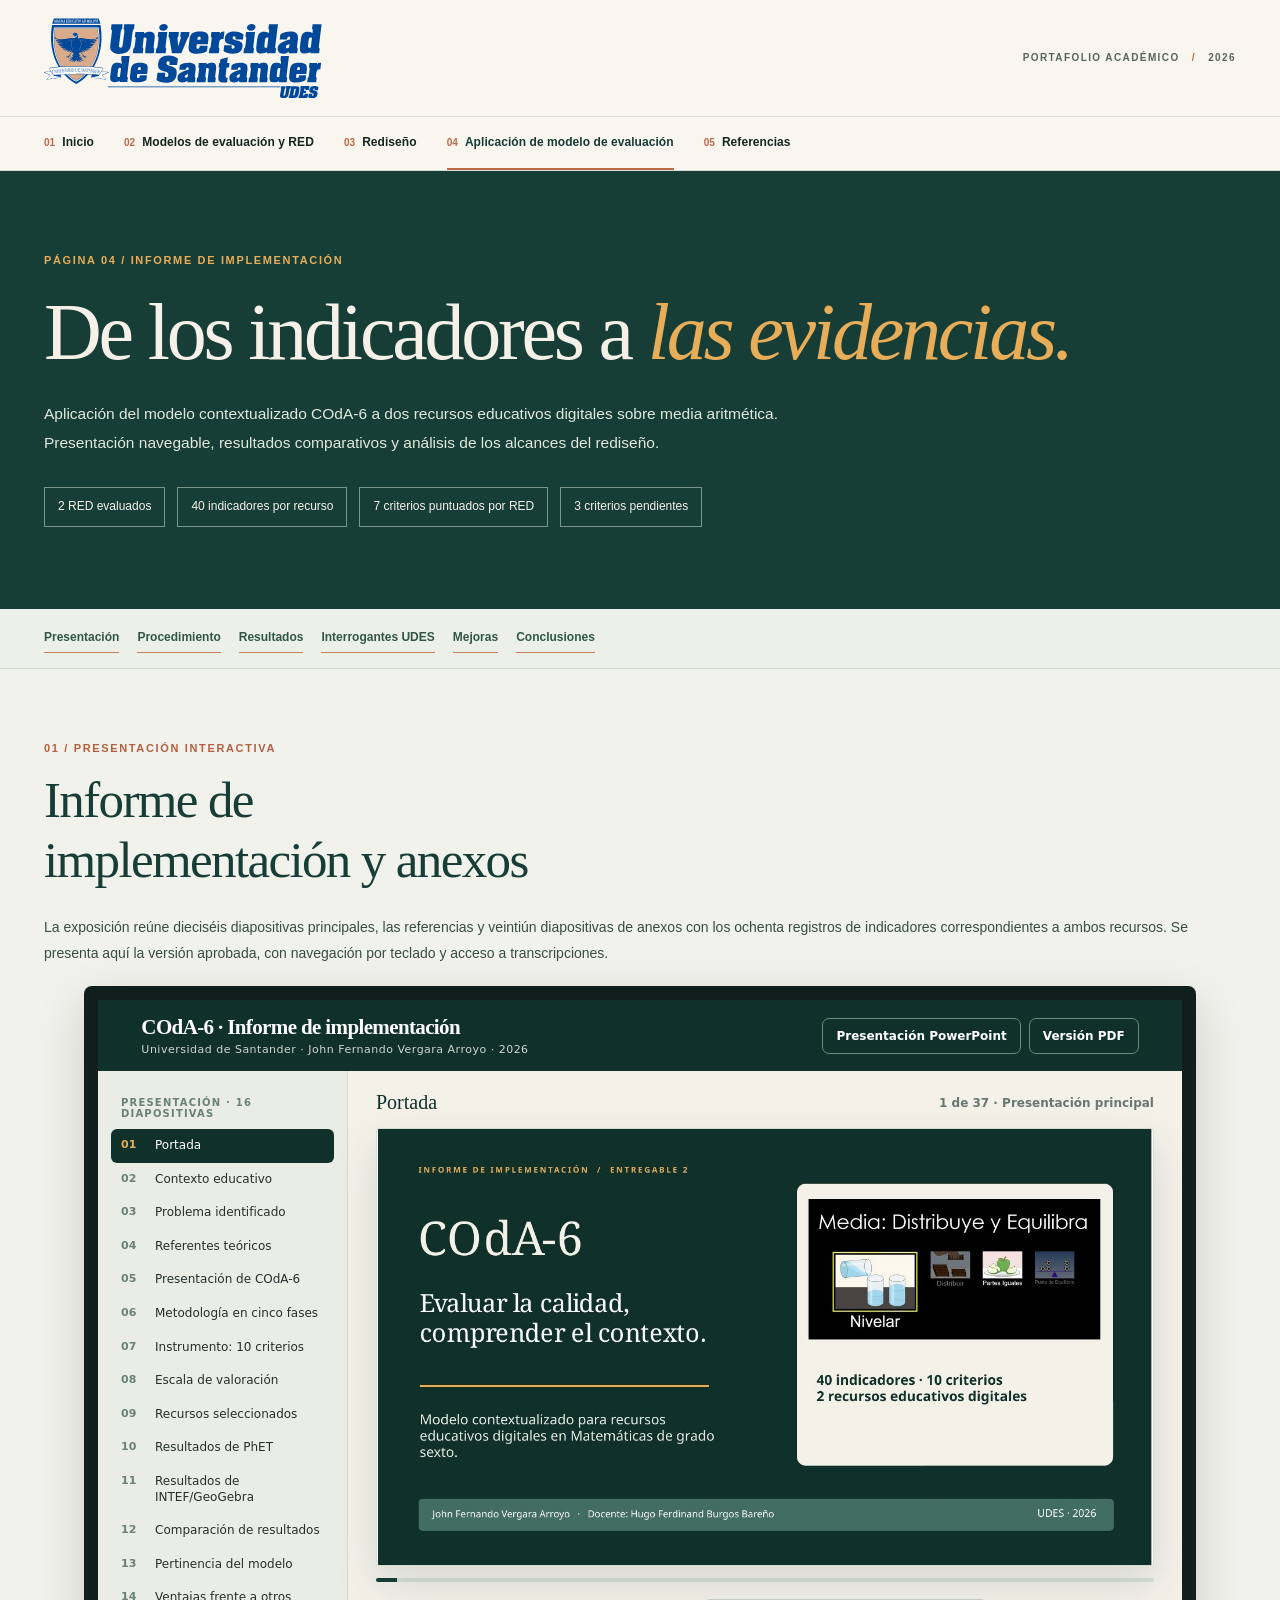
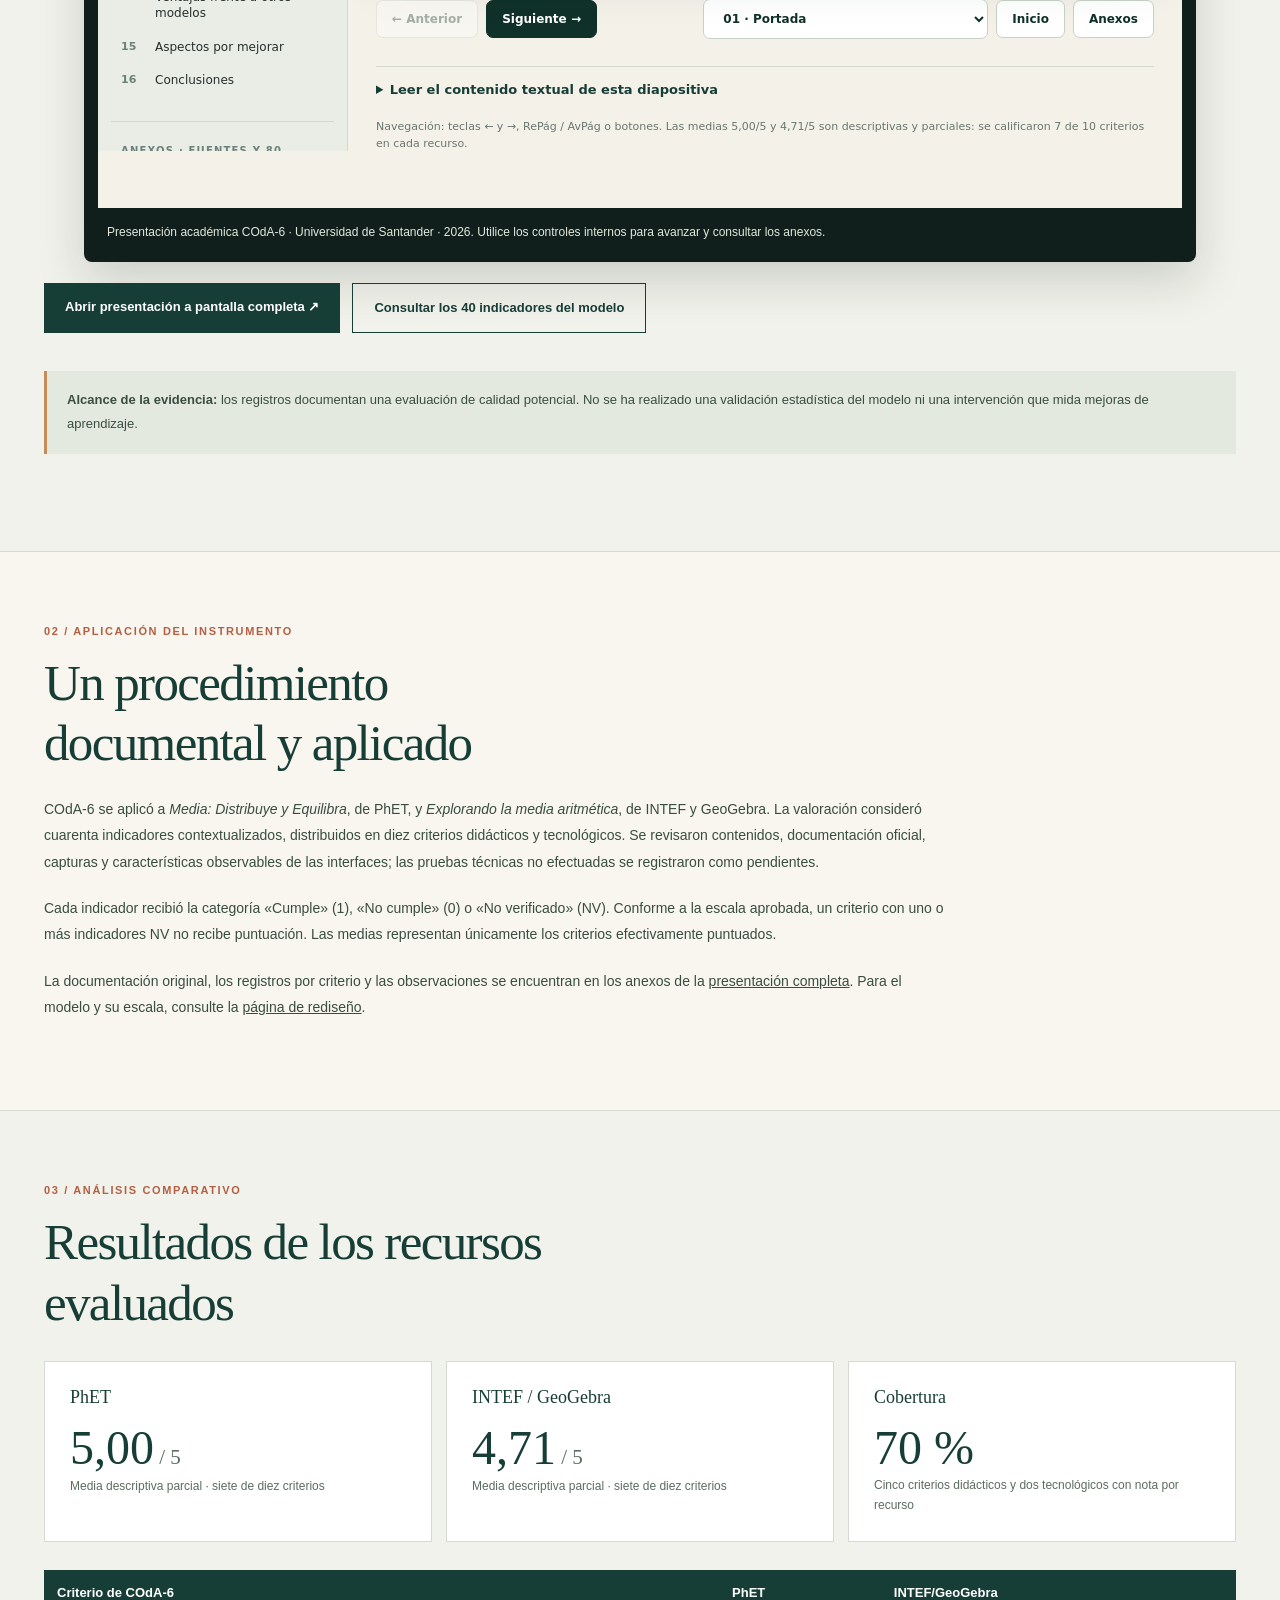
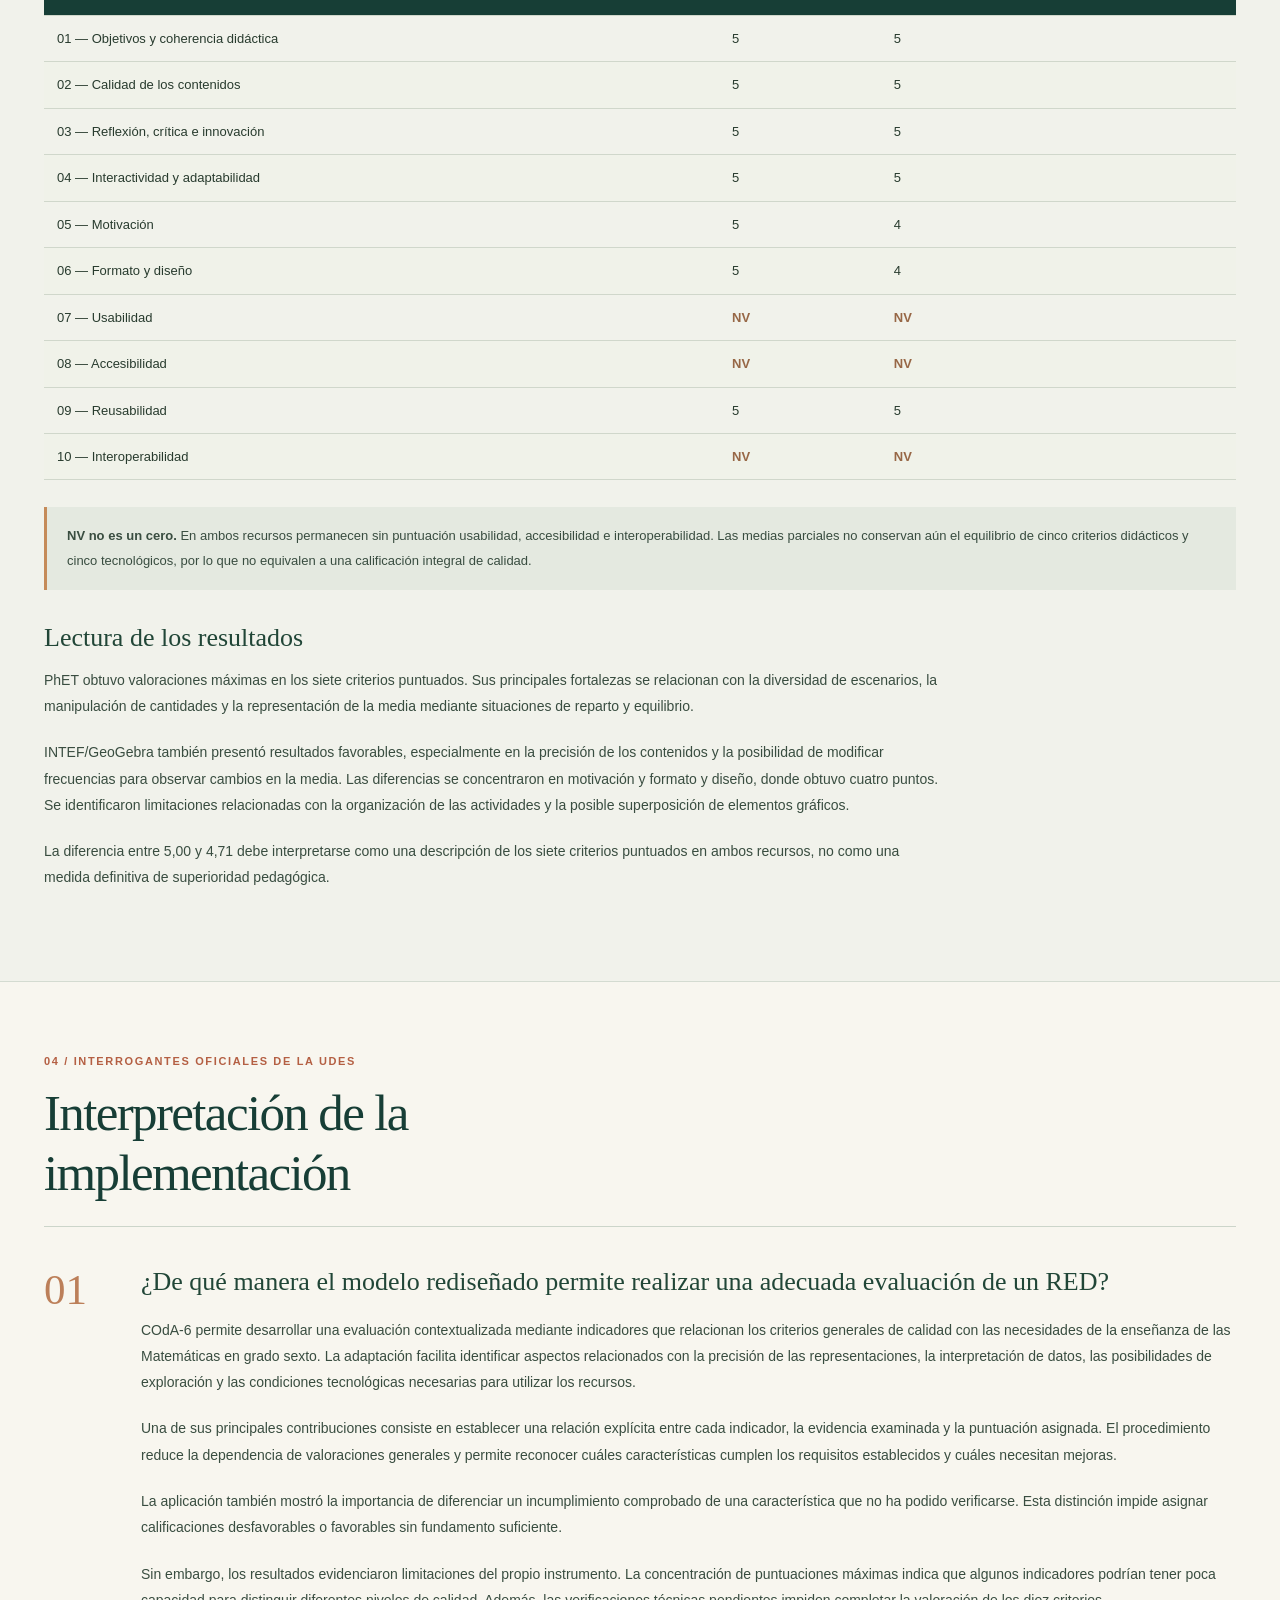
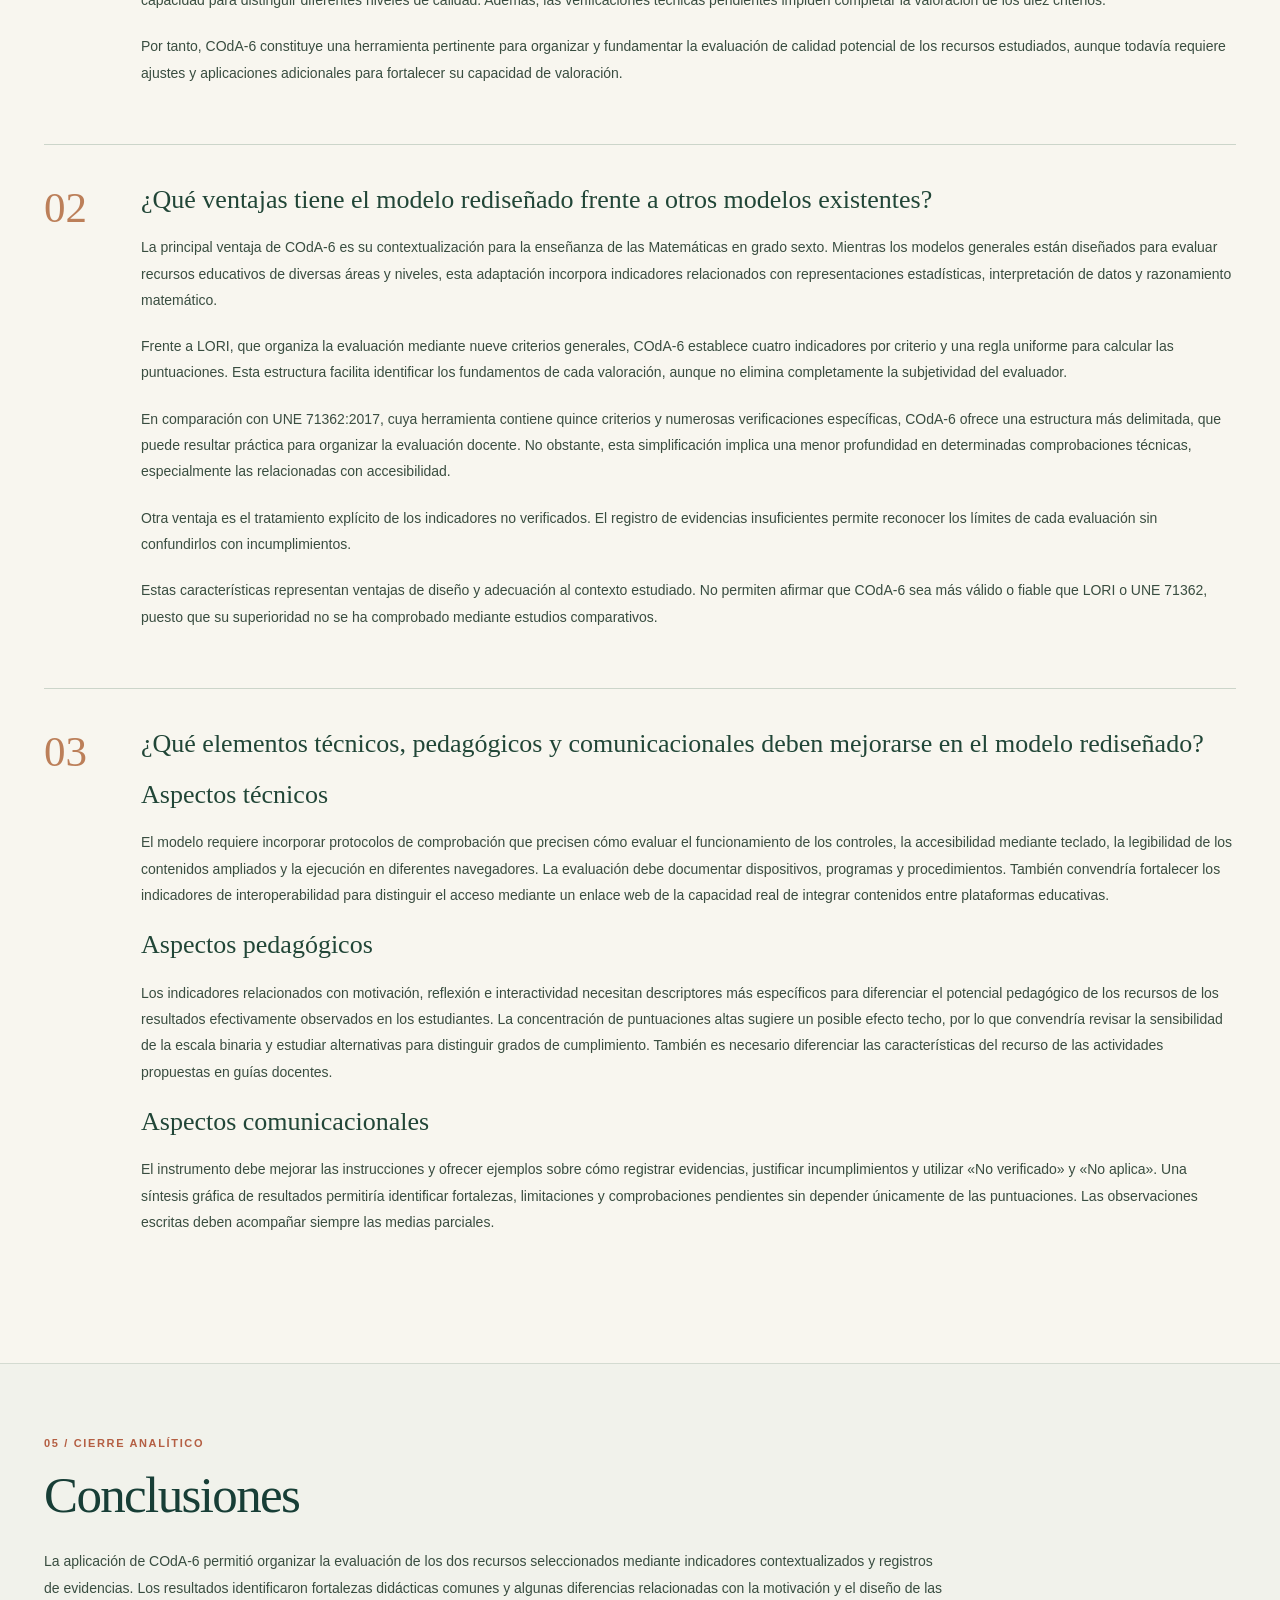
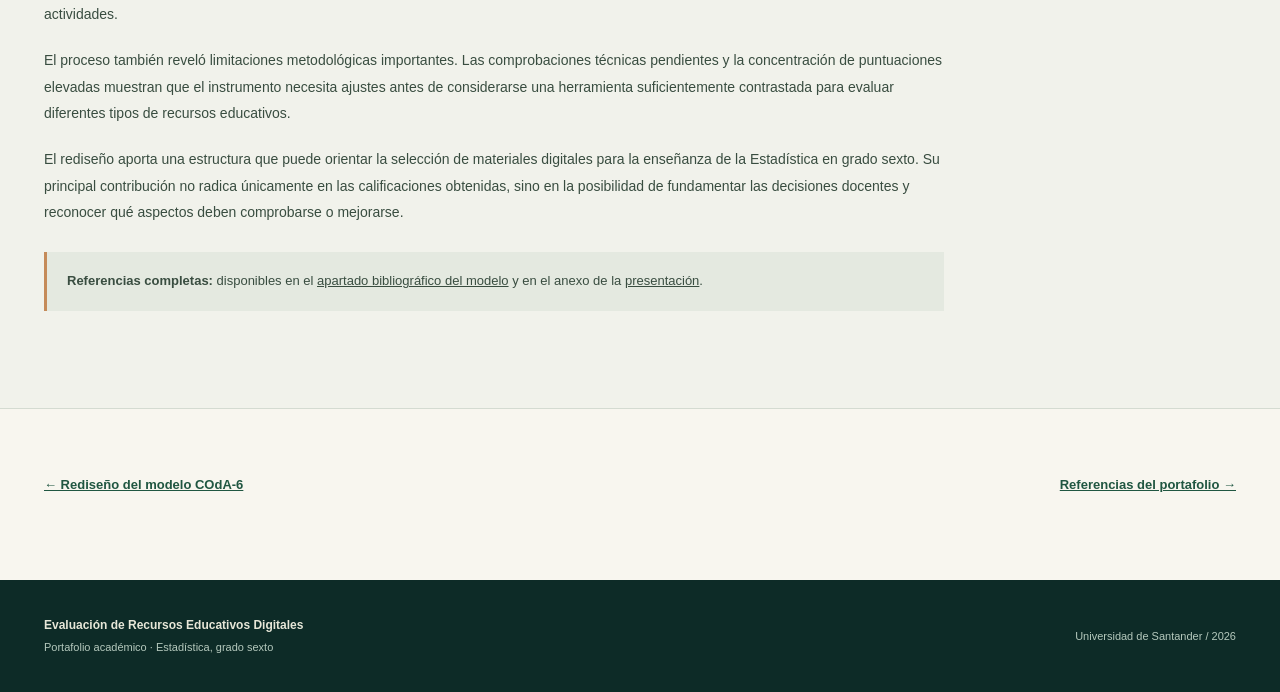
==== commit 1a0817ed: "Ajustar automáticamente la altura del visor COdA-6 incrustado" ====
--- a/aplicacion-modelo.html
+++ b/aplicacion-modelo.html
@@ -25,16 +25,81 @@
     </div></nav>
   </header>
   <main id="contenido" class="ca"><style>
-.ca{--forest:#173e36;--cream:#f4f1e9;--amber:#e8ad58;--sage:#6a8179;color:#283b2e}.ca *{box-sizing:border-box}.ca-hero{background:#173e36;color:#f5f1e9;padding:80px 0 82px}.ca-kicker{font-size:11px;letter-spacing:.15em;text-transform:uppercase;font-weight:780;color:#b45f43}.ca-hero .ca-kicker{color:#e8ad58}.ca-hero h1{font:normal clamp(45px,6.3vw,80px)/1.09 Georgia,serif;letter-spacing:-.04em;max-width:1100px;margin:20px 0 24px}.ca-hero h1 em{font-weight:normal;color:#e8ad58}.ca-hero p{font-size:15.5px;line-height:1.85;color:#e0e9dd;max-width:770px}.ca-pills{display:flex;flex-wrap:wrap;gap:12px;margin-top:30px}.ca-pills span{border:1px solid #78968a;padding:9px 13px;font-size:12px}.ca-menu{padding:15px 0;background:#edf0e9;border-bottom:1px solid #ccd6cb}.ca-menu .frame{display:flex;gap:18px;flex-wrap:wrap}.ca-menu a{color:#315744;font-size:12px;font-weight:760;text-decoration:none;border-bottom:1px solid #bf825d;padding:4px 0}.ca-section{padding:70px 0;border-bottom:1px solid #d4dbd1}.ca-section:nth-of-type(even){background:#f1f2eb}.ca-section h2{font:normal clamp(31px,4.2vw,51px)/1.18 Georgia,serif;color:#173e36;letter-spacing:-.032em;margin:13px 0 23px}.ca-section h3{font:normal 26px/1.28 Georgia,serif;color:#214637;margin:31px 0 12px}.ca-section p,.ca-section li{font-size:14px;line-height:1.88;color:#394d40}.ca-body{max-width:900px}.ca-section p{margin:0 0 20px}.ca-trio{display:grid;grid-template-columns:repeat(3,minmax(0,1fr));gap:14px;margin:28px 0}.ca-stat{background:#fff;border:1px solid #d4dbd0;padding:25px}.ca-stat .ca-amount{font:normal clamp(30px,4vw,48px) Georgia,serif;color:#173e36;white-space:nowrap}.ca-stat h3{font:normal 18px Georgia,serif;margin:0 0 12px;color:#183e34}.ca-stat small{font-size:12px;line-height:1.7;display:block;color:#5c6c60}.ca-warning{background:#e4e9e0;border-left:3px solid #c58b59;padding:17px 20px;margin:27px 0}.ca-warning p{margin:0;font-size:13px}.ca-table-wrap{overflow-x:auto}.ca-table{border-collapse:collapse;width:100%;min-width:610px;font-size:13px}.ca-table th,.ca-table td{border-bottom:1px solid #d0d7cb;padding:12px 13px;text-align:left}.ca-table th{background:#173e36;color:#fff}.ca-table td:last-child,.ca-table td:nth-last-child(2){font-variant-numeric:tabular-nums}.ca-table tbody tr:nth-child(even){background:#f0f2e9}.ca-nv{color:#976746;font-weight:760}.ca-figure{background:#101f1c;padding:14px;border-radius:8px;box-shadow:0 18px 48px #0f25192b}.ca-figure iframe{display:block;width:100%;aspect-ratio:16/9;border:0;background:#f4f1e9}.ca-figure figcaption{font-size:12px;color:#e1e9dd;padding:15px 9px 6px;line-height:1.6}.ca-actions{display:flex;gap:12px;flex-wrap:wrap;margin:21px 0 38px}.ca-actions a{background:#173e36;color:#fff;text-decoration:none;padding:13px 21px;font-size:13px;font-weight:730}.ca-actions a.secondary{color:#173e36;border:1px solid #173e36;background:transparent}.ca-question{display:grid;grid-template-columns:70px minmax(0,1fr);gap:27px;padding:38px 0;border-top:1px solid #ccd5ca}.ca-qno{font:normal 43px Georgia,serif;color:#bc7f59}.ca-question h3{margin:0 0 18px}.ca-grid{display:grid;grid-template-columns:repeat(3,minmax(0,1fr));gap:17px}.ca-grid article{border-top:3px solid #c08a57;padding:22px 18px;background:#fafaf4}.ca-grid h3{font:normal 23px Georgia,serif;margin:0 0 13px}.ca-note{font-size:12px;color:#637166}.ca-footer{padding:65px 0 85px;display:flex;justify-content:space-between;gap:25px}.ca-footer a{color:#205641;font-size:13px;font-weight:750}
+.ca{--forest:#173e36;--cream:#f4f1e9;--amber:#e8ad58;--sage:#6a8179;color:#283b2e}.ca *{box-sizing:border-box}.ca-hero{background:#173e36;color:#f5f1e9;padding:80px 0 82px}.ca-kicker{font-size:11px;letter-spacing:.15em;text-transform:uppercase;font-weight:780;color:#b45f43}.ca-hero .ca-kicker{color:#e8ad58}.ca-hero h1{font:normal clamp(45px,6.3vw,80px)/1.09 Georgia,serif;letter-spacing:-.04em;max-width:1100px;margin:20px 0 24px}.ca-hero h1 em{font-weight:normal;color:#e8ad58}.ca-hero p{font-size:15.5px;line-height:1.85;color:#e0e9dd;max-width:770px}.ca-pills{display:flex;flex-wrap:wrap;gap:12px;margin-top:30px}.ca-pills span{border:1px solid #78968a;padding:9px 13px;font-size:12px}.ca-menu{padding:15px 0;background:#edf0e9;border-bottom:1px solid #ccd6cb}.ca-menu .frame{display:flex;gap:18px;flex-wrap:wrap}.ca-menu a{color:#315744;font-size:12px;font-weight:760;text-decoration:none;border-bottom:1px solid #bf825d;padding:4px 0}.ca-section{padding:70px 0;border-bottom:1px solid #d4dbd1}.ca-section:nth-of-type(even){background:#f1f2eb}.ca-section h2{font:normal clamp(31px,4.2vw,51px)/1.18 Georgia,serif;color:#173e36;letter-spacing:-.032em;margin:13px 0 23px}.ca-section h3{font:normal 26px/1.28 Georgia,serif;color:#214637;margin:31px 0 12px}.ca-section p,.ca-section li{font-size:14px;line-height:1.88;color:#394d40}.ca-body{max-width:900px}.ca-section p{margin:0 0 20px}.ca-trio{display:grid;grid-template-columns:repeat(3,minmax(0,1fr));gap:14px;margin:28px 0}.ca-stat{background:#fff;border:1px solid #d4dbd0;padding:25px}.ca-stat .ca-amount{font:normal clamp(30px,4vw,48px) Georgia,serif;color:#173e36;white-space:nowrap}.ca-stat h3{font:normal 18px Georgia,serif;margin:0 0 12px;color:#183e34}.ca-stat small{font-size:12px;line-height:1.7;display:block;color:#5c6c60}.ca-warning{background:#e4e9e0;border-left:3px solid #c58b59;padding:17px 20px;margin:27px 0}.ca-warning p{margin:0;font-size:13px}.ca-table-wrap{overflow-x:auto}.ca-table{border-collapse:collapse;width:100%;min-width:610px;font-size:13px}.ca-table th,.ca-table td{border-bottom:1px solid #d0d7cb;padding:12px 13px;text-align:left}.ca-table th{background:#173e36;color:#fff}.ca-table td:last-child,.ca-table td:nth-last-child(2){font-variant-numeric:tabular-nums}.ca-table tbody tr:nth-child(even){background:#f0f2e9}.ca-nv{color:#976746;font-weight:760}.ca-figure{background:#101f1c;padding:14px;border-radius:8px;box-shadow:0 18px 48px #0f25192b}.ca-figure iframe{display:block;width:100%;height:900px;border:0;background:#f4f1e9;overflow:hidden}.ca-figure figcaption{font-size:12px;color:#e1e9dd;padding:15px 9px 6px;line-height:1.6}.ca-actions{display:flex;gap:12px;flex-wrap:wrap;margin:21px 0 38px}.ca-actions a{background:#173e36;color:#fff;text-decoration:none;padding:13px 21px;font-size:13px;font-weight:730}.ca-actions a.secondary{color:#173e36;border:1px solid #173e36;background:transparent}.ca-question{display:grid;grid-template-columns:70px minmax(0,1fr);gap:27px;padding:38px 0;border-top:1px solid #ccd5ca}.ca-qno{font:normal 43px Georgia,serif;color:#bc7f59}.ca-question h3{margin:0 0 18px}.ca-grid{display:grid;grid-template-columns:repeat(3,minmax(0,1fr));gap:17px}.ca-grid article{border-top:3px solid #c08a57;padding:22px 18px;background:#fafaf4}.ca-grid h3{font:normal 23px Georgia,serif;margin:0 0 13px}.ca-note{font-size:12px;color:#637166}.ca-footer{padding:65px 0 85px;display:flex;justify-content:space-between;gap:25px}.ca-footer a{color:#205641;font-size:13px;font-weight:750}
 @media(max-width:790px){.ca-hero{padding:60px 0}.ca-trio,.ca-grid{grid-template-columns:1fr}.ca-question{grid-template-columns:1fr;gap:6px;padding:30px 0}.ca-question h3{font-size:23px}.ca-section{padding:54px 0}.ca-figure{padding:6px}.ca-figure figcaption{font-size:11px}.ca-footer{flex-wrap:wrap}}@media print{.ca-hero{background:#fff;color:#173e36}.ca-hero h1,.ca-hero h1 em,.ca-hero p{color:#173e36}.ca-menu,.ca-figure{display:none}}</style>
 <section class="ca-hero"><div class="frame"><div class="ca-kicker">PÁGINA 04 / INFORME DE IMPLEMENTACIÓN</div><h1>De los indicadores a <em>las evidencias.</em></h1><p>Aplicación del modelo contextualizado COdA-6 a dos recursos educativos digitales sobre media aritmética. Presentación navegable, resultados comparativos y análisis de los alcances del rediseño.</p><div class="ca-pills"><span>2 RED evaluados</span><span>40 indicadores por recurso</span><span>7 criterios puntuados por RED</span><span>3 criterios pendientes</span></div></div></section>
 <nav class="ca-menu" aria-label="Secciones de la aplicación"><div class="frame"><a href="#presentacion">Presentación</a><a href="#procedimiento">Procedimiento</a><a href="#resultados">Resultados</a><a href="#preguntas">Interrogantes UDES</a><a href="#mejoras">Mejoras</a><a href="#conclusiones">Conclusiones</a></div></nav>
-<section id="presentacion" class="ca-section"><div class="frame"><div class="ca-kicker">01 / PRESENTACIÓN INTERACTIVA</div><h2>Informe de implementación y anexos</h2><p>La exposición reúne dieciséis diapositivas principales, las referencias y veintiún diapositivas de anexos con los ochenta registros de indicadores correspondientes a ambos recursos. Se presenta aquí la versión aprobada, con navegación por teclado y acceso a transcripciones.</p><figure class="ca-figure"><iframe src="presentacion-coda6.html" title="Presentación interactiva COdA-6, informe de implementación y anexos" loading="lazy" allowfullscreen></iframe><figcaption>Presentación académica COdA-6 · Universidad de Santander · 2026. Utilice los controles internos para avanzar y consultar los anexos.</figcaption></figure><div class="ca-actions"><a href="presentacion-coda6.html" target="_blank" rel="noopener">Abrir presentación a pantalla completa ↗</a><a class="secondary" href="rediseno.html#instrumento">Consultar los 40 indicadores del modelo</a></div><div class="ca-warning"><p><strong>Alcance de la evidencia:</strong> los registros documentan una evaluación de calidad potencial. No se ha realizado una validación estadística del modelo ni una intervención que mida mejoras de aprendizaje.</p></div></div></section>
+<section id="presentacion" class="ca-section"><div class="frame"><div class="ca-kicker">01 / PRESENTACIÓN INTERACTIVA</div><h2>Informe de implementación y anexos</h2><p>La exposición reúne dieciséis diapositivas principales, las referencias y veintiún diapositivas de anexos con los ochenta registros de indicadores correspondientes a ambos recursos. Se presenta aquí la versión aprobada, con navegación por teclado y acceso a transcripciones.</p><figure class="ca-figure"><iframe id="coda6-embed" src="presentacion-coda6.html" title="Presentación interactiva COdA-6, informe de implementación y anexos" loading="lazy" scrolling="no" allowfullscreen></iframe><figcaption>Presentación académica COdA-6 · Universidad de Santander · 2026. Utilice los controles internos para avanzar y consultar los anexos.</figcaption></figure><div class="ca-actions"><a href="presentacion-coda6.html" target="_blank" rel="noopener">Abrir presentación a pantalla completa ↗</a><a class="secondary" href="rediseno.html#instrumento">Consultar los 40 indicadores del modelo</a></div><div class="ca-warning"><p><strong>Alcance de la evidencia:</strong> los registros documentan una evaluación de calidad potencial. No se ha realizado una validación estadística del modelo ni una intervención que mida mejoras de aprendizaje.</p></div></div></section>
 <section id="procedimiento" class="ca-section"><div class="frame"><div class="ca-kicker">02 / APLICACIÓN DEL INSTRUMENTO</div><h2>Un procedimiento documental y aplicado</h2><div class="ca-body"><p>COdA-6 se aplicó a <em>Media: Distribuye y Equilibra</em>, de PhET, y <em>Explorando la media aritmética</em>, de INTEF y GeoGebra. La valoración consideró cuarenta indicadores contextualizados, distribuidos en diez criterios didácticos y tecnológicos. Se revisaron contenidos, documentación oficial, capturas y características observables de las interfaces; las pruebas técnicas no efectuadas se registraron como pendientes.</p><p>Cada indicador recibió la categoría «Cumple» (1), «No cumple» (0) o «No verificado» (NV). Conforme a la escala aprobada, un criterio con uno o más indicadores NV no recibe puntuación. Las medias representan únicamente los criterios efectivamente puntuados.</p><p>La documentación original, los registros por criterio y las observaciones se encuentran en los anexos de la <a href="presentacion-coda6.html#s17">presentación completa</a>. Para el modelo y su escala, consulte la <a href="rediseno.html#escala">página de rediseño</a>.</p></div></div></section>
 <section id="resultados" class="ca-section"><div class="frame"><div class="ca-kicker">03 / ANÁLISIS COMPARATIVO</div><h2>Resultados de los recursos evaluados</h2><div class="ca-trio"><article class="ca-stat"><h3>PhET</h3><div class="ca-amount">5,00<small style="display:inline;font-size:21px"> / 5</small></div><small>Media descriptiva parcial · siete de diez criterios</small></article><article class="ca-stat"><h3>INTEF / GeoGebra</h3><div class="ca-amount">4,71<small style="display:inline;font-size:21px"> / 5</small></div><small>Media descriptiva parcial · siete de diez criterios</small></article><article class="ca-stat"><h3>Cobertura</h3><div class="ca-amount">70 %</div><small>Cinco criterios didácticos y dos tecnológicos con nota por recurso</small></article></div><div class="ca-table-wrap"><table class="ca-table"><thead><tr><th>Criterio de COdA-6</th><th>PhET</th><th>INTEF/GeoGebra</th></tr></thead><tbody><tr><td>01 — Objetivos y coherencia didáctica</td><td class="">5</td><td class="">5</td></tr><tr><td>02 — Calidad de los contenidos</td><td class="">5</td><td class="">5</td></tr><tr><td>03 — Reflexión, crítica e innovación</td><td class="">5</td><td class="">5</td></tr><tr><td>04 — Interactividad y adaptabilidad</td><td class="">5</td><td class="">5</td></tr><tr><td>05 — Motivación</td><td class="">5</td><td class="">4</td></tr><tr><td>06 — Formato y diseño</td><td class="">5</td><td class="">4</td></tr><tr><td>07 — Usabilidad</td><td class="ca-nv">NV</td><td class="ca-nv">NV</td></tr><tr><td>08 — Accesibilidad</td><td class="ca-nv">NV</td><td class="ca-nv">NV</td></tr><tr><td>09 — Reusabilidad</td><td class="">5</td><td class="">5</td></tr><tr><td>10 — Interoperabilidad</td><td class="ca-nv">NV</td><td class="ca-nv">NV</td></tr></tbody></table></div><div class="ca-warning"><p><strong>NV no es un cero.</strong> En ambos recursos permanecen sin puntuación usabilidad, accesibilidad e interoperabilidad. Las medias parciales no conservan aún el equilibrio de cinco criterios didácticos y cinco tecnológicos, por lo que no equivalen a una calificación integral de calidad.</p></div><h3>Lectura de los resultados</h3><div class="ca-body"><p>PhET obtuvo valoraciones máximas en los siete criterios puntuados. Sus principales fortalezas se relacionan con la diversidad de escenarios, la manipulación de cantidades y la representación de la media mediante situaciones de reparto y equilibrio.</p><p>INTEF/GeoGebra también presentó resultados favorables, especialmente en la precisión de los contenidos y la posibilidad de modificar frecuencias para observar cambios en la media. Las diferencias se concentraron en motivación y formato y diseño, donde obtuvo cuatro puntos. Se identificaron limitaciones relacionadas con la organización de las actividades y la posible superposición de elementos gráficos.</p><p>La diferencia entre 5,00 y 4,71 debe interpretarse como una descripción de los siete criterios puntuados en ambos recursos, no como una medida definitiva de superioridad pedagógica.</p></div></div></section>
 <section id="preguntas" class="ca-section"><div class="frame"><div class="ca-kicker">04 / INTERROGANTES OFICIALES DE LA UDES</div><h2>Interpretación de la implementación</h2><article class="ca-question"><div class="ca-qno">01</div><div><h3>¿De qué manera el modelo rediseñado permite realizar una adecuada evaluación de un RED?</h3><p>COdA-6 permite desarrollar una evaluación contextualizada mediante indicadores que relacionan los criterios generales de calidad con las necesidades de la enseñanza de las Matemáticas en grado sexto. La adaptación facilita identificar aspectos relacionados con la precisión de las representaciones, la interpretación de datos, las posibilidades de exploración y las condiciones tecnológicas necesarias para utilizar los recursos.</p><p>Una de sus principales contribuciones consiste en establecer una relación explícita entre cada indicador, la evidencia examinada y la puntuación asignada. El procedimiento reduce la dependencia de valoraciones generales y permite reconocer cuáles características cumplen los requisitos establecidos y cuáles necesitan mejoras.</p><p>La aplicación también mostró la importancia de diferenciar un incumplimiento comprobado de una característica que no ha podido verificarse. Esta distinción impide asignar calificaciones desfavorables o favorables sin fundamento suficiente.</p><p>Sin embargo, los resultados evidenciaron limitaciones del propio instrumento. La concentración de puntuaciones máximas indica que algunos indicadores podrían tener poca capacidad para distinguir diferentes niveles de calidad. Además, las verificaciones técnicas pendientes impiden completar la valoración de los diez criterios.</p><p>Por tanto, COdA-6 constituye una herramienta pertinente para organizar y fundamentar la evaluación de calidad potencial de los recursos estudiados, aunque todavía requiere ajustes y aplicaciones adicionales para fortalecer su capacidad de valoración.</p></div></article><article class="ca-question"><div class="ca-qno">02</div><div><h3>¿Qué ventajas tiene el modelo rediseñado frente a otros modelos existentes?</h3><p>La principal ventaja de COdA-6 es su contextualización para la enseñanza de las Matemáticas en grado sexto. Mientras los modelos generales están diseñados para evaluar recursos educativos de diversas áreas y niveles, esta adaptación incorpora indicadores relacionados con representaciones estadísticas, interpretación de datos y razonamiento matemático.</p><p>Frente a LORI, que organiza la evaluación mediante nueve criterios generales, COdA-6 establece cuatro indicadores por criterio y una regla uniforme para calcular las puntuaciones. Esta estructura facilita identificar los fundamentos de cada valoración, aunque no elimina completamente la subjetividad del evaluador.</p><p>En comparación con UNE 71362:2017, cuya herramienta contiene quince criterios y numerosas verificaciones específicas, COdA-6 ofrece una estructura más delimitada, que puede resultar práctica para organizar la evaluación docente. No obstante, esta simplificación implica una menor profundidad en determinadas comprobaciones técnicas, especialmente las relacionadas con accesibilidad.</p><p>Otra ventaja es el tratamiento explícito de los indicadores no verificados. El registro de evidencias insuficientes permite reconocer los límites de cada evaluación sin confundirlos con incumplimientos.</p><p>Estas características representan ventajas de diseño y adecuación al contexto estudiado. No permiten afirmar que COdA-6 sea más válido o fiable que LORI o UNE 71362, puesto que su superioridad no se ha comprobado mediante estudios comparativos.</p></div></article><article id="mejoras" class="ca-question"><div class="ca-qno">03</div><div><h3>¿Qué elementos técnicos, pedagógicos y comunicacionales deben mejorarse en el modelo rediseñado?</h3><h3>Aspectos técnicos</h3><p>El modelo requiere incorporar protocolos de comprobación que precisen cómo evaluar el funcionamiento de los controles, la accesibilidad mediante teclado, la legibilidad de los contenidos ampliados y la ejecución en diferentes navegadores. La evaluación debe documentar dispositivos, programas y procedimientos. También convendría fortalecer los indicadores de interoperabilidad para distinguir el acceso mediante un enlace web de la capacidad real de integrar contenidos entre plataformas educativas.</p><h3>Aspectos pedagógicos</h3><p>Los indicadores relacionados con motivación, reflexión e interactividad necesitan descriptores más específicos para diferenciar el potencial pedagógico de los recursos de los resultados efectivamente observados en los estudiantes. La concentración de puntuaciones altas sugiere un posible efecto techo, por lo que convendría revisar la sensibilidad de la escala binaria y estudiar alternativas para distinguir grados de cumplimiento. También es necesario diferenciar las características del recurso de las actividades propuestas en guías docentes.</p><h3>Aspectos comunicacionales</h3><p>El instrumento debe mejorar las instrucciones y ofrecer ejemplos sobre cómo registrar evidencias, justificar incumplimientos y utilizar «No verificado» y «No aplica». Una síntesis gráfica de resultados permitiría identificar fortalezas, limitaciones y comprobaciones pendientes sin depender únicamente de las puntuaciones. Las observaciones escritas deben acompañar siempre las medias parciales.</p></div></article></div></section>
 <section id="conclusiones" class="ca-section"><div class="frame"><div class="ca-kicker">05 / CIERRE ANALÍTICO</div><h2>Conclusiones</h2><div class="ca-body"><p>La aplicación de COdA-6 permitió organizar la evaluación de los dos recursos seleccionados mediante indicadores contextualizados y registros de evidencias. Los resultados identificaron fortalezas didácticas comunes y algunas diferencias relacionadas con la motivación y el diseño de las actividades.</p><p>El proceso también reveló limitaciones metodológicas importantes. Las comprobaciones técnicas pendientes y la concentración de puntuaciones elevadas muestran que el instrumento necesita ajustes antes de considerarse una herramienta suficientemente contrastada para evaluar diferentes tipos de recursos educativos.</p><p>El rediseño aporta una estructura que puede orientar la selección de materiales digitales para la enseñanza de la Estadística en grado sexto. Su principal contribución no radica únicamente en las calificaciones obtenidas, sino en la posibilidad de fundamentar las decisiones docentes y reconocer qué aspectos deben comprobarse o mejorarse.</p><div class="ca-warning"><p><strong>Referencias completas:</strong> disponibles en el <a href="rediseno.html#bibliografia">apartado bibliográfico del modelo</a> y en el anexo de la <a href="presentacion-coda6.html">presentación</a>.</p></div></div></div></section><div class="frame ca-footer"><a href="rediseno.html">← Rediseño del modelo COdA-6</a><a href="referencias.html">Referencias del portafolio →</a></div>
 </main>
   <footer class="site-footer"><div class="frame footer-inner"><div><strong>Evaluación de Recursos Educativos Digitales</strong><span>Portafolio académico · Estadística, grado sexto</span></div><span>Universidad de Santander / 2026</span></div></footer>
+<script>
+/* Ajustar el alto del visor incrustado al contenido real, sin scroll vertical interno. */
+(function () {
+  const iframe = document.getElementById('coda6-embed');
+  if (!iframe) return;
+
+  let innerDoc = null;
+  let observer = null;
+  let pending = false;
+
+  function fit() {
+    pending = false;
+    if (!innerDoc) return;
+    const header = innerDoc.querySelector('.header');
+    const shell = innerDoc.querySelector('.shell');
+    if (!header || !shell) return;
+
+    // El índice de 37 diapositivas conserva su desplazamiento propio.
+    // El contenido principal, en cambio, determina la altura del visor.
+    const aside = innerDoc.querySelector('.aside');
+    if (aside) aside.style.maxHeight = iframe.clientWidth > 900 ? '680px' : '';
+
+    const height = Math.max(340, Math.ceil(header.getBoundingClientRect().height + shell.scrollHeight + 4));
+    if (Math.abs(iframe.getBoundingClientRect().height - height) > 2) {
+      iframe.style.height = height + 'px';
+    }
+  }
+
+  function scheduleFit() {
+    if (pending) return;
+    pending = true;
+    requestAnimationFrame(fit);
+  }
+
+  function install() {
+    // El visor está en el mismo dominio: puede medirse sin bibliotecas externas.
+    try {
+      const doc = iframe.contentDocument;
+      if (!doc || !doc.body) return;
+      if (observer) observer.disconnect();
+      innerDoc = doc;
+      doc.body.style.minHeight = '0';
+      const shell = doc.querySelector('.shell');
+      if (shell) shell.style.minHeight = '0';
+
+      observer = new ResizeObserver(scheduleFit);
+      observer.observe(doc.body);
+      if (shell) observer.observe(shell);
+      const stage = doc.querySelector('.stage');
+      if (stage) observer.observe(stage);
+
+      iframe.contentWindow.addEventListener('resize', scheduleFit);
+      const transcript = doc.querySelector('.transcript');
+      if (transcript) transcript.addEventListener('toggle', scheduleFit);
+      scheduleFit();
+    } catch (error) {
+      // Fallback para previsualizaciones externas que no permiten medir el iframe.
+      iframe.style.height = '900px';
+    }
+  }
+
+  iframe.addEventListener('load', install);
+  window.addEventListener('resize', scheduleFit);
+})();
+</script>
 </body>
 </html>
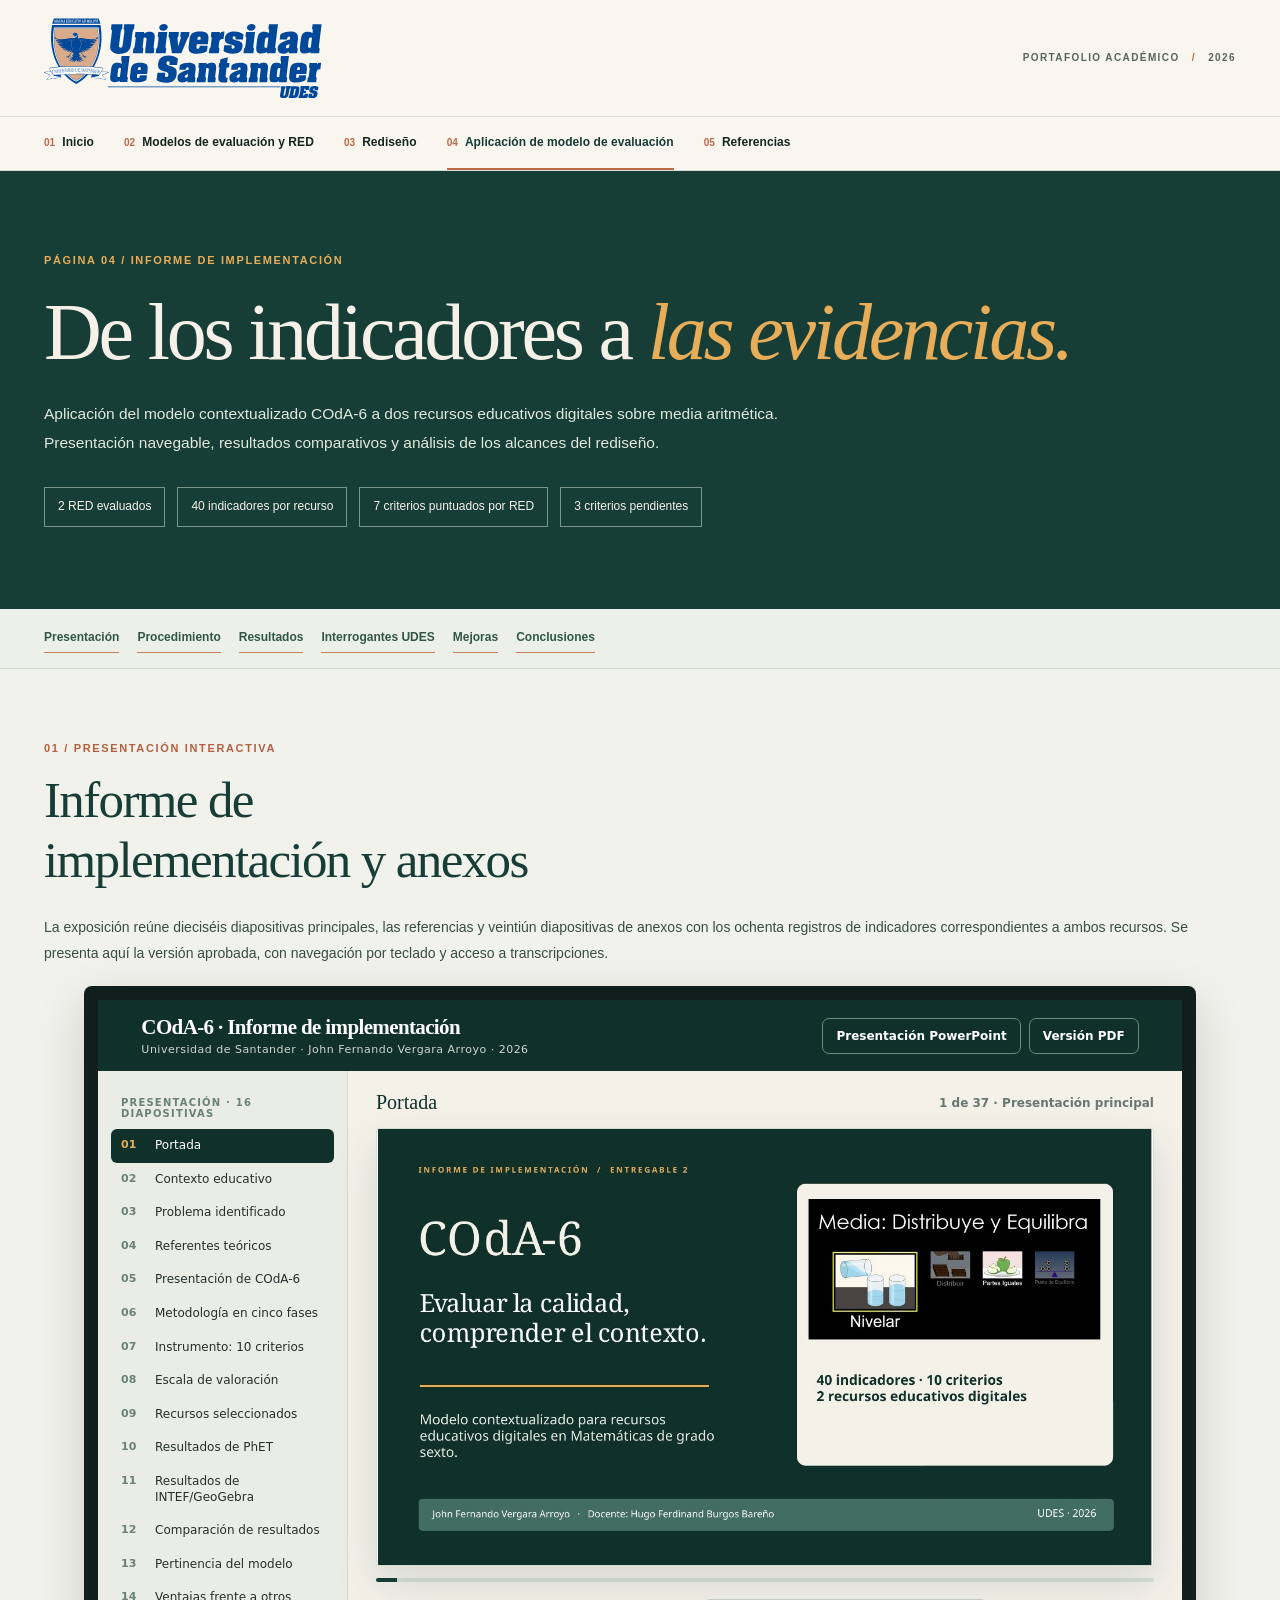
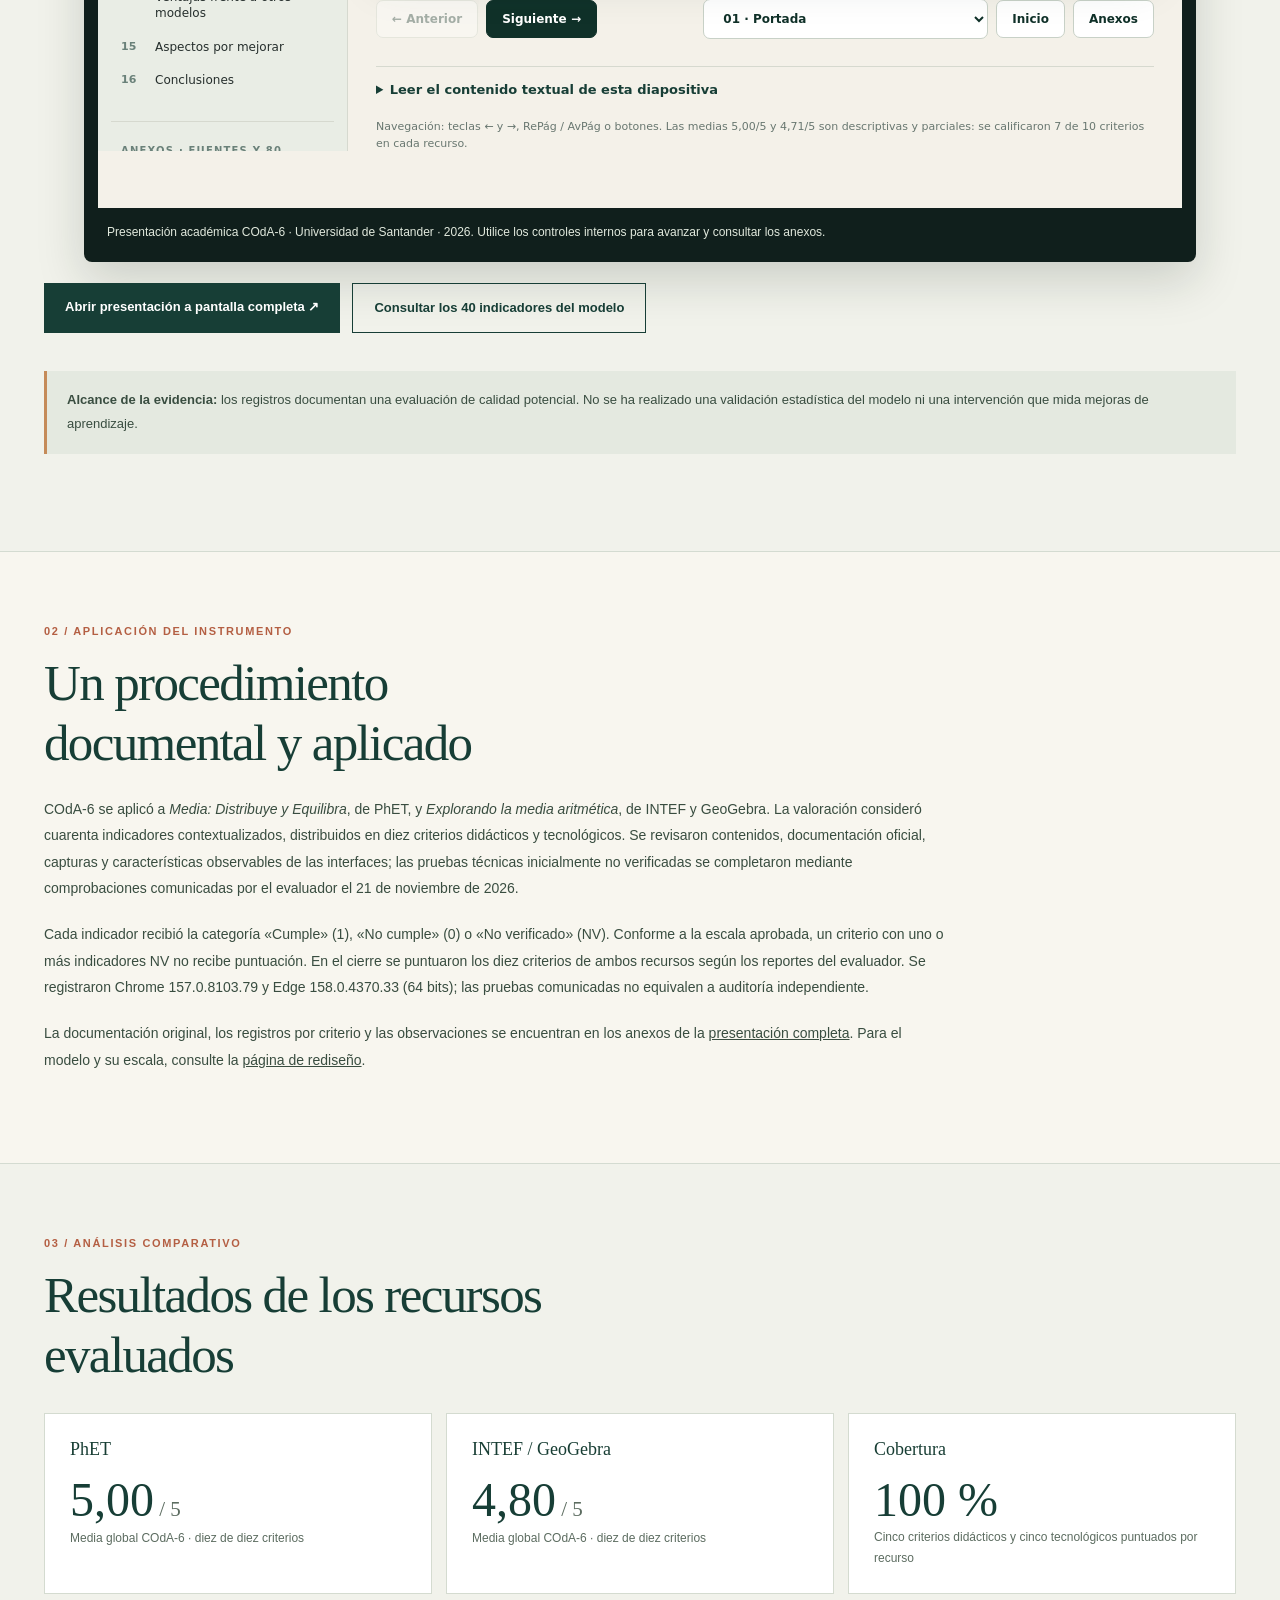
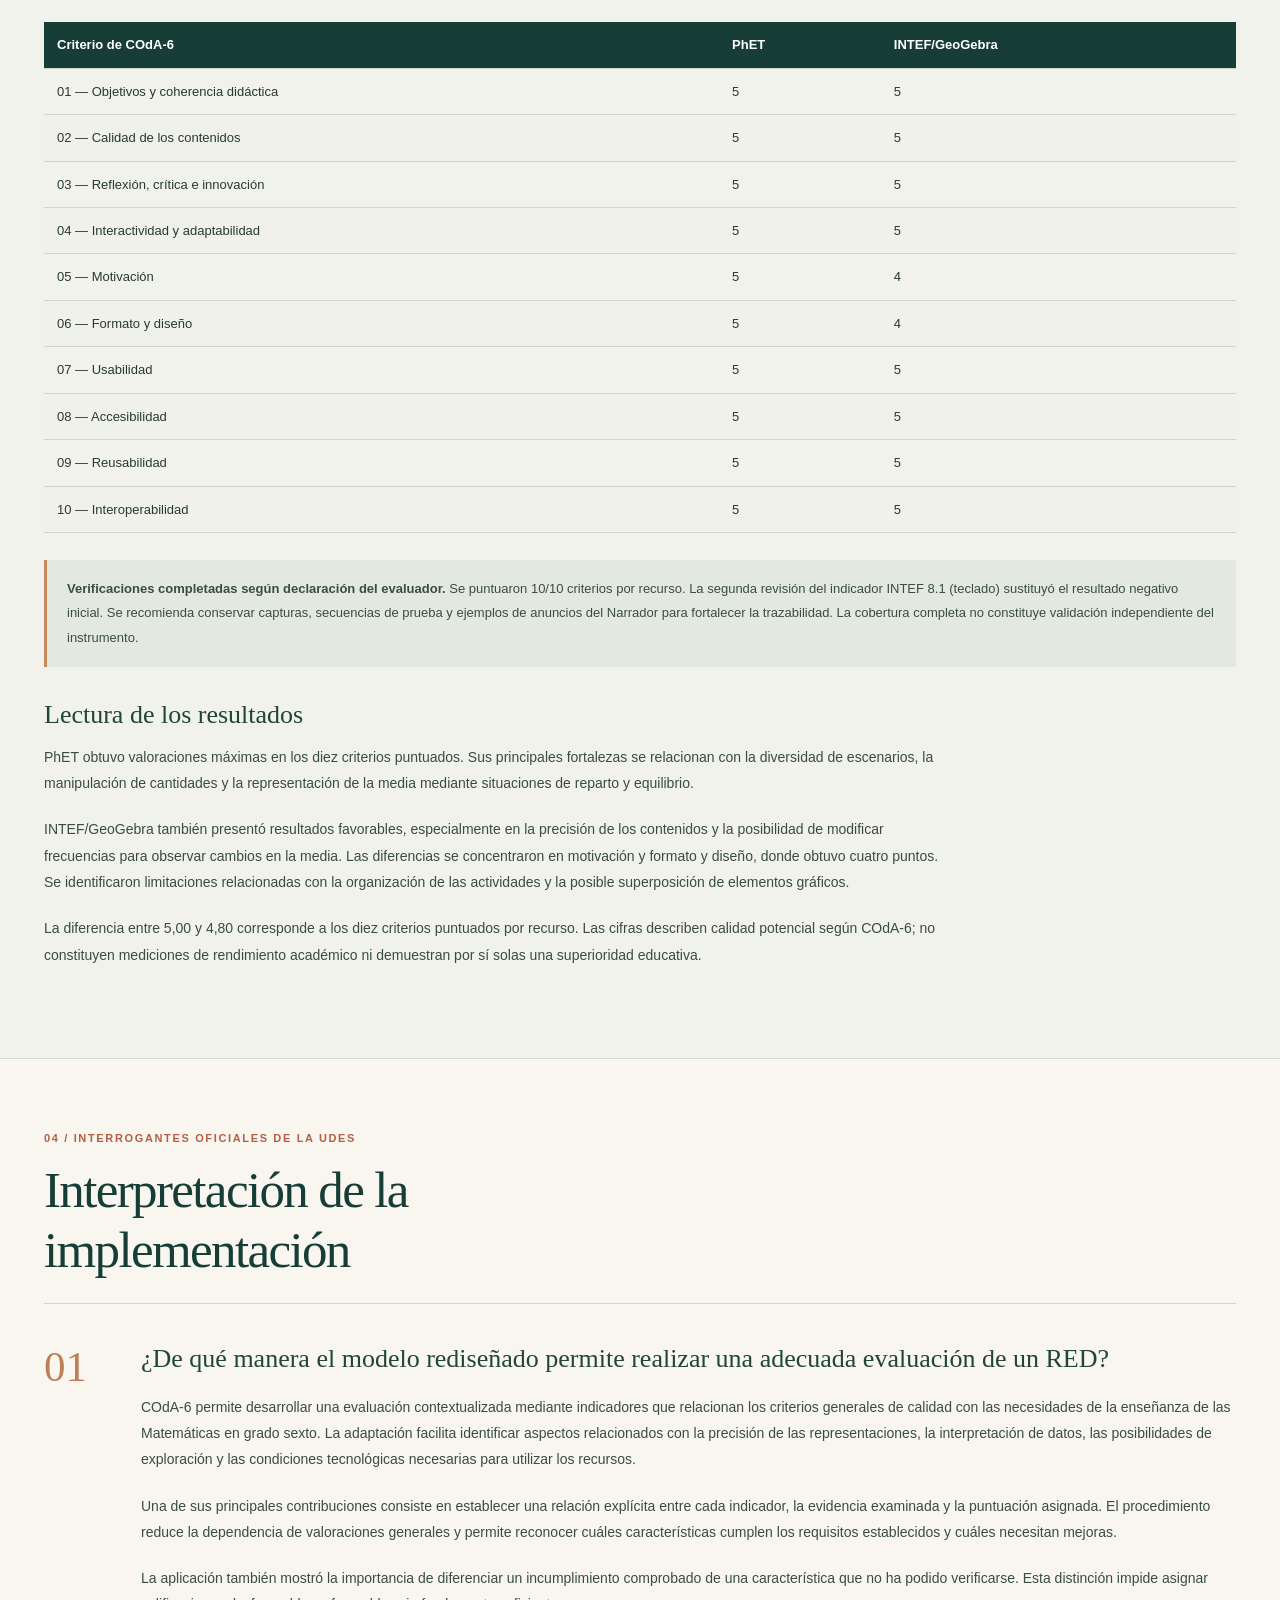
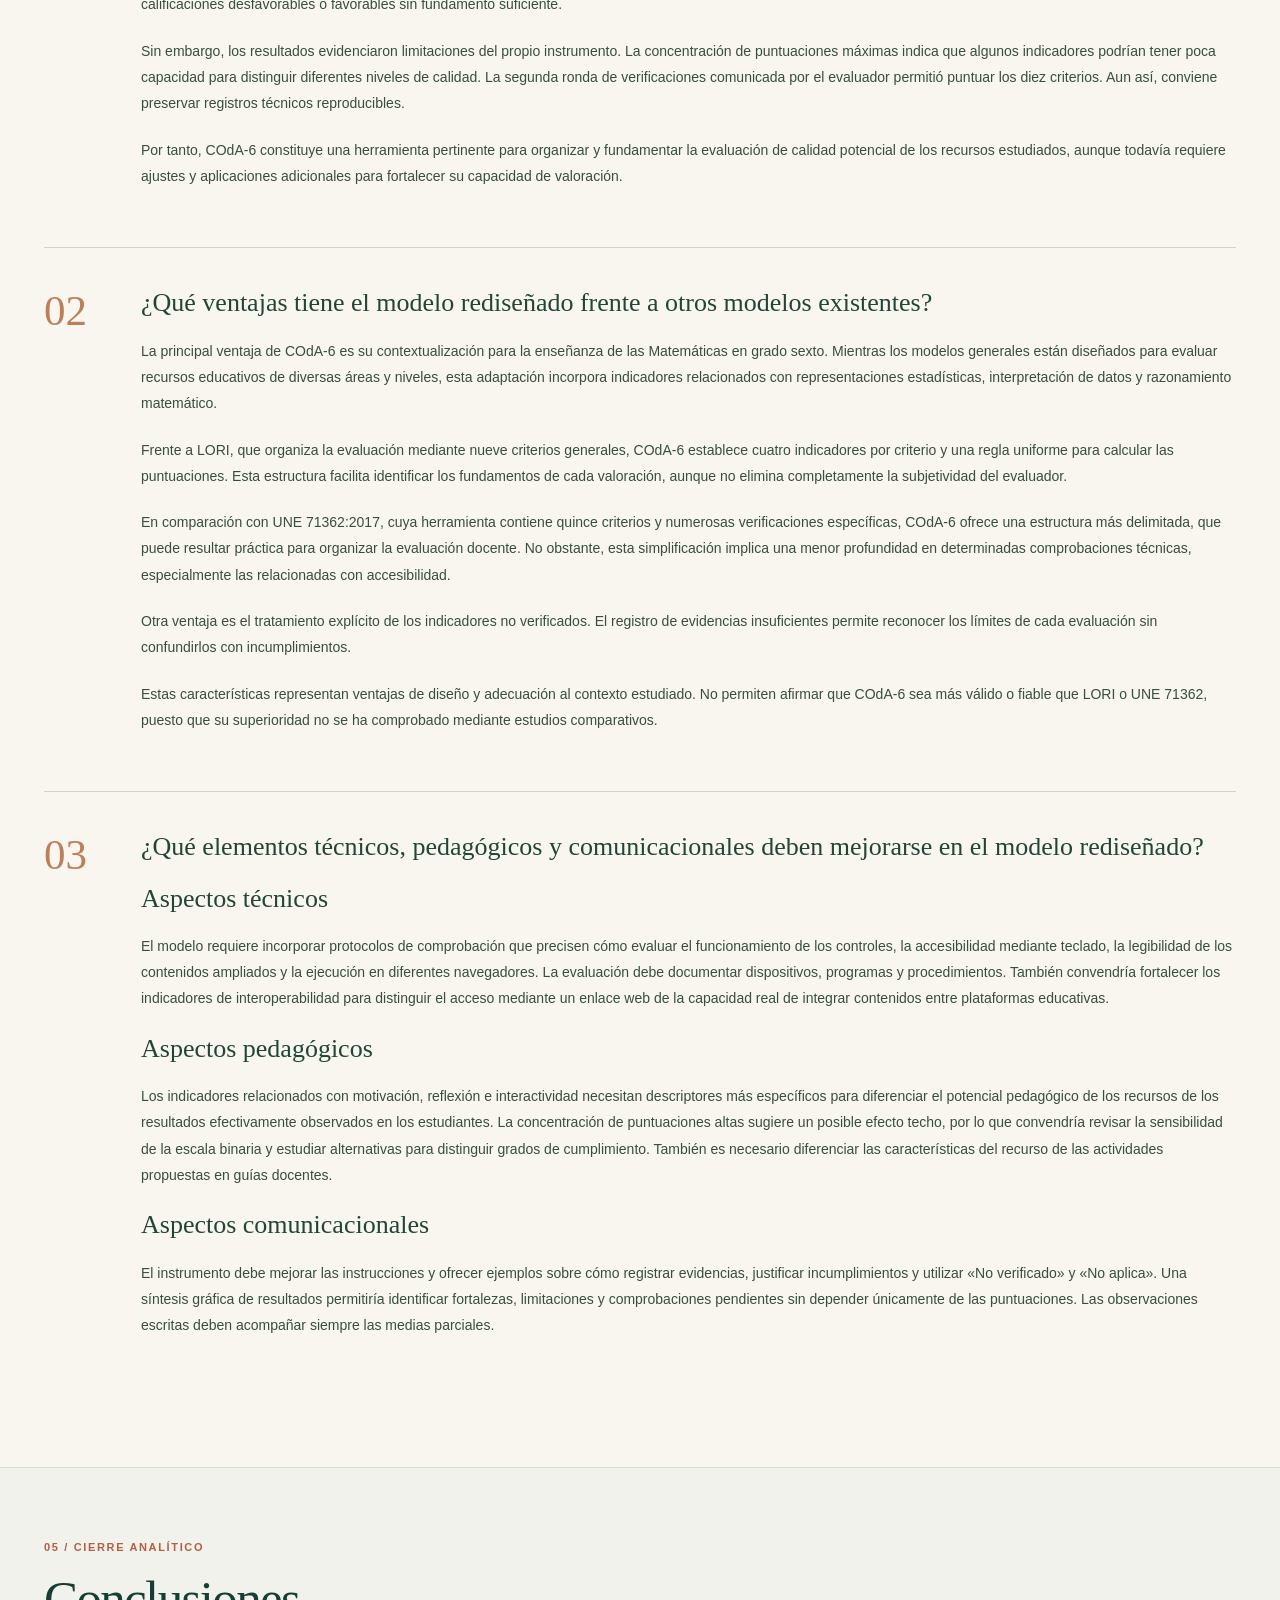
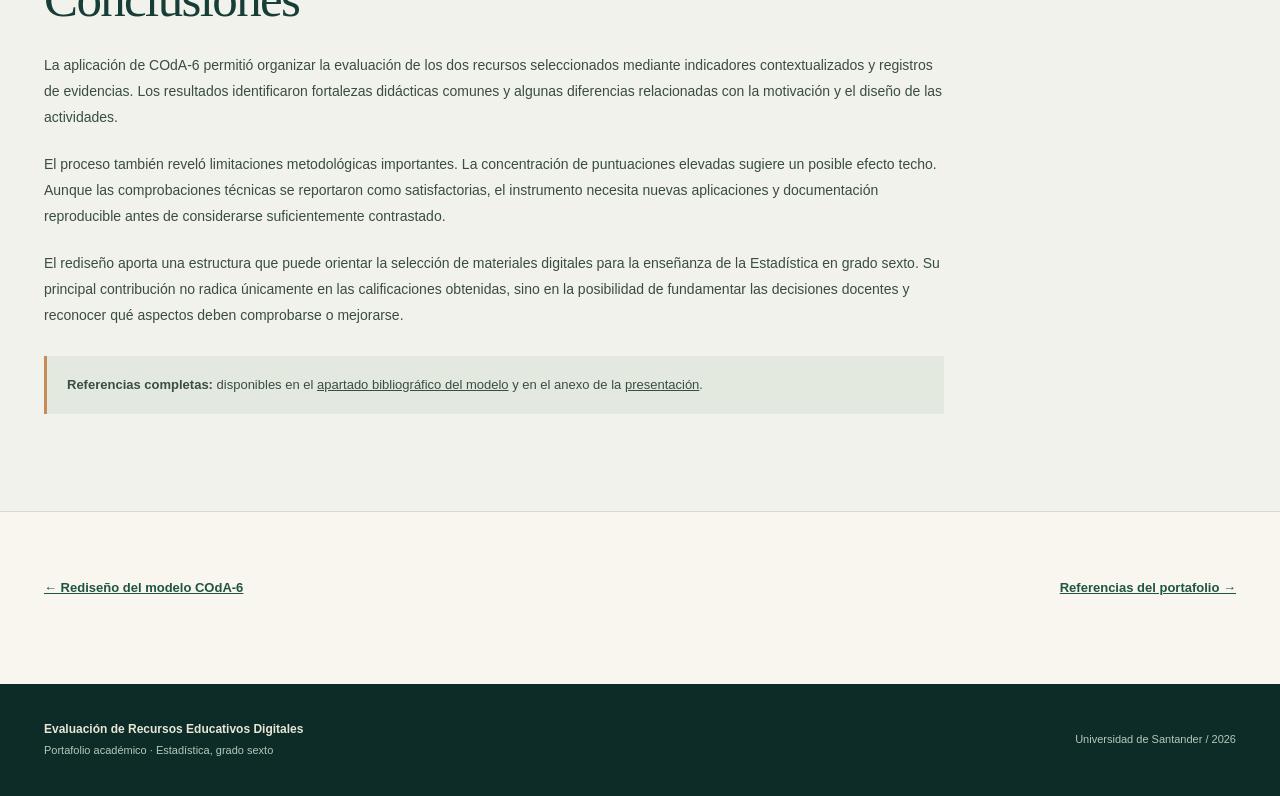
==== commit d686e829: "Actualizar implementación COdA-6 con verificación completa y medias 5,00 / 4,80" ====
--- a/aplicacion-modelo.html
+++ b/aplicacion-modelo.html
@@ -30,10 +30,10 @@
 <section class="ca-hero"><div class="frame"><div class="ca-kicker">PÁGINA 04 / INFORME DE IMPLEMENTACIÓN</div><h1>De los indicadores a <em>las evidencias.</em></h1><p>Aplicación del modelo contextualizado COdA-6 a dos recursos educativos digitales sobre media aritmética. Presentación navegable, resultados comparativos y análisis de los alcances del rediseño.</p><div class="ca-pills"><span>2 RED evaluados</span><span>40 indicadores por recurso</span><span>7 criterios puntuados por RED</span><span>3 criterios pendientes</span></div></div></section>
 <nav class="ca-menu" aria-label="Secciones de la aplicación"><div class="frame"><a href="#presentacion">Presentación</a><a href="#procedimiento">Procedimiento</a><a href="#resultados">Resultados</a><a href="#preguntas">Interrogantes UDES</a><a href="#mejoras">Mejoras</a><a href="#conclusiones">Conclusiones</a></div></nav>
 <section id="presentacion" class="ca-section"><div class="frame"><div class="ca-kicker">01 / PRESENTACIÓN INTERACTIVA</div><h2>Informe de implementación y anexos</h2><p>La exposición reúne dieciséis diapositivas principales, las referencias y veintiún diapositivas de anexos con los ochenta registros de indicadores correspondientes a ambos recursos. Se presenta aquí la versión aprobada, con navegación por teclado y acceso a transcripciones.</p><figure class="ca-figure"><iframe id="coda6-embed" src="presentacion-coda6.html" title="Presentación interactiva COdA-6, informe de implementación y anexos" loading="lazy" scrolling="no" allowfullscreen></iframe><figcaption>Presentación académica COdA-6 · Universidad de Santander · 2026. Utilice los controles internos para avanzar y consultar los anexos.</figcaption></figure><div class="ca-actions"><a href="presentacion-coda6.html" target="_blank" rel="noopener">Abrir presentación a pantalla completa ↗</a><a class="secondary" href="rediseno.html#instrumento">Consultar los 40 indicadores del modelo</a></div><div class="ca-warning"><p><strong>Alcance de la evidencia:</strong> los registros documentan una evaluación de calidad potencial. No se ha realizado una validación estadística del modelo ni una intervención que mida mejoras de aprendizaje.</p></div></div></section>
-<section id="procedimiento" class="ca-section"><div class="frame"><div class="ca-kicker">02 / APLICACIÓN DEL INSTRUMENTO</div><h2>Un procedimiento documental y aplicado</h2><div class="ca-body"><p>COdA-6 se aplicó a <em>Media: Distribuye y Equilibra</em>, de PhET, y <em>Explorando la media aritmética</em>, de INTEF y GeoGebra. La valoración consideró cuarenta indicadores contextualizados, distribuidos en diez criterios didácticos y tecnológicos. Se revisaron contenidos, documentación oficial, capturas y características observables de las interfaces; las pruebas técnicas no efectuadas se registraron como pendientes.</p><p>Cada indicador recibió la categoría «Cumple» (1), «No cumple» (0) o «No verificado» (NV). Conforme a la escala aprobada, un criterio con uno o más indicadores NV no recibe puntuación. Las medias representan únicamente los criterios efectivamente puntuados.</p><p>La documentación original, los registros por criterio y las observaciones se encuentran en los anexos de la <a href="presentacion-coda6.html#s17">presentación completa</a>. Para el modelo y su escala, consulte la <a href="rediseno.html#escala">página de rediseño</a>.</p></div></div></section>
-<section id="resultados" class="ca-section"><div class="frame"><div class="ca-kicker">03 / ANÁLISIS COMPARATIVO</div><h2>Resultados de los recursos evaluados</h2><div class="ca-trio"><article class="ca-stat"><h3>PhET</h3><div class="ca-amount">5,00<small style="display:inline;font-size:21px"> / 5</small></div><small>Media descriptiva parcial · siete de diez criterios</small></article><article class="ca-stat"><h3>INTEF / GeoGebra</h3><div class="ca-amount">4,71<small style="display:inline;font-size:21px"> / 5</small></div><small>Media descriptiva parcial · siete de diez criterios</small></article><article class="ca-stat"><h3>Cobertura</h3><div class="ca-amount">70 %</div><small>Cinco criterios didácticos y dos tecnológicos con nota por recurso</small></article></div><div class="ca-table-wrap"><table class="ca-table"><thead><tr><th>Criterio de COdA-6</th><th>PhET</th><th>INTEF/GeoGebra</th></tr></thead><tbody><tr><td>01 — Objetivos y coherencia didáctica</td><td class="">5</td><td class="">5</td></tr><tr><td>02 — Calidad de los contenidos</td><td class="">5</td><td class="">5</td></tr><tr><td>03 — Reflexión, crítica e innovación</td><td class="">5</td><td class="">5</td></tr><tr><td>04 — Interactividad y adaptabilidad</td><td class="">5</td><td class="">5</td></tr><tr><td>05 — Motivación</td><td class="">5</td><td class="">4</td></tr><tr><td>06 — Formato y diseño</td><td class="">5</td><td class="">4</td></tr><tr><td>07 — Usabilidad</td><td class="ca-nv">NV</td><td class="ca-nv">NV</td></tr><tr><td>08 — Accesibilidad</td><td class="ca-nv">NV</td><td class="ca-nv">NV</td></tr><tr><td>09 — Reusabilidad</td><td class="">5</td><td class="">5</td></tr><tr><td>10 — Interoperabilidad</td><td class="ca-nv">NV</td><td class="ca-nv">NV</td></tr></tbody></table></div><div class="ca-warning"><p><strong>NV no es un cero.</strong> En ambos recursos permanecen sin puntuación usabilidad, accesibilidad e interoperabilidad. Las medias parciales no conservan aún el equilibrio de cinco criterios didácticos y cinco tecnológicos, por lo que no equivalen a una calificación integral de calidad.</p></div><h3>Lectura de los resultados</h3><div class="ca-body"><p>PhET obtuvo valoraciones máximas en los siete criterios puntuados. Sus principales fortalezas se relacionan con la diversidad de escenarios, la manipulación de cantidades y la representación de la media mediante situaciones de reparto y equilibrio.</p><p>INTEF/GeoGebra también presentó resultados favorables, especialmente en la precisión de los contenidos y la posibilidad de modificar frecuencias para observar cambios en la media. Las diferencias se concentraron en motivación y formato y diseño, donde obtuvo cuatro puntos. Se identificaron limitaciones relacionadas con la organización de las actividades y la posible superposición de elementos gráficos.</p><p>La diferencia entre 5,00 y 4,71 debe interpretarse como una descripción de los siete criterios puntuados en ambos recursos, no como una medida definitiva de superioridad pedagógica.</p></div></div></section>
-<section id="preguntas" class="ca-section"><div class="frame"><div class="ca-kicker">04 / INTERROGANTES OFICIALES DE LA UDES</div><h2>Interpretación de la implementación</h2><article class="ca-question"><div class="ca-qno">01</div><div><h3>¿De qué manera el modelo rediseñado permite realizar una adecuada evaluación de un RED?</h3><p>COdA-6 permite desarrollar una evaluación contextualizada mediante indicadores que relacionan los criterios generales de calidad con las necesidades de la enseñanza de las Matemáticas en grado sexto. La adaptación facilita identificar aspectos relacionados con la precisión de las representaciones, la interpretación de datos, las posibilidades de exploración y las condiciones tecnológicas necesarias para utilizar los recursos.</p><p>Una de sus principales contribuciones consiste en establecer una relación explícita entre cada indicador, la evidencia examinada y la puntuación asignada. El procedimiento reduce la dependencia de valoraciones generales y permite reconocer cuáles características cumplen los requisitos establecidos y cuáles necesitan mejoras.</p><p>La aplicación también mostró la importancia de diferenciar un incumplimiento comprobado de una característica que no ha podido verificarse. Esta distinción impide asignar calificaciones desfavorables o favorables sin fundamento suficiente.</p><p>Sin embargo, los resultados evidenciaron limitaciones del propio instrumento. La concentración de puntuaciones máximas indica que algunos indicadores podrían tener poca capacidad para distinguir diferentes niveles de calidad. Además, las verificaciones técnicas pendientes impiden completar la valoración de los diez criterios.</p><p>Por tanto, COdA-6 constituye una herramienta pertinente para organizar y fundamentar la evaluación de calidad potencial de los recursos estudiados, aunque todavía requiere ajustes y aplicaciones adicionales para fortalecer su capacidad de valoración.</p></div></article><article class="ca-question"><div class="ca-qno">02</div><div><h3>¿Qué ventajas tiene el modelo rediseñado frente a otros modelos existentes?</h3><p>La principal ventaja de COdA-6 es su contextualización para la enseñanza de las Matemáticas en grado sexto. Mientras los modelos generales están diseñados para evaluar recursos educativos de diversas áreas y niveles, esta adaptación incorpora indicadores relacionados con representaciones estadísticas, interpretación de datos y razonamiento matemático.</p><p>Frente a LORI, que organiza la evaluación mediante nueve criterios generales, COdA-6 establece cuatro indicadores por criterio y una regla uniforme para calcular las puntuaciones. Esta estructura facilita identificar los fundamentos de cada valoración, aunque no elimina completamente la subjetividad del evaluador.</p><p>En comparación con UNE 71362:2017, cuya herramienta contiene quince criterios y numerosas verificaciones específicas, COdA-6 ofrece una estructura más delimitada, que puede resultar práctica para organizar la evaluación docente. No obstante, esta simplificación implica una menor profundidad en determinadas comprobaciones técnicas, especialmente las relacionadas con accesibilidad.</p><p>Otra ventaja es el tratamiento explícito de los indicadores no verificados. El registro de evidencias insuficientes permite reconocer los límites de cada evaluación sin confundirlos con incumplimientos.</p><p>Estas características representan ventajas de diseño y adecuación al contexto estudiado. No permiten afirmar que COdA-6 sea más válido o fiable que LORI o UNE 71362, puesto que su superioridad no se ha comprobado mediante estudios comparativos.</p></div></article><article id="mejoras" class="ca-question"><div class="ca-qno">03</div><div><h3>¿Qué elementos técnicos, pedagógicos y comunicacionales deben mejorarse en el modelo rediseñado?</h3><h3>Aspectos técnicos</h3><p>El modelo requiere incorporar protocolos de comprobación que precisen cómo evaluar el funcionamiento de los controles, la accesibilidad mediante teclado, la legibilidad de los contenidos ampliados y la ejecución en diferentes navegadores. La evaluación debe documentar dispositivos, programas y procedimientos. También convendría fortalecer los indicadores de interoperabilidad para distinguir el acceso mediante un enlace web de la capacidad real de integrar contenidos entre plataformas educativas.</p><h3>Aspectos pedagógicos</h3><p>Los indicadores relacionados con motivación, reflexión e interactividad necesitan descriptores más específicos para diferenciar el potencial pedagógico de los recursos de los resultados efectivamente observados en los estudiantes. La concentración de puntuaciones altas sugiere un posible efecto techo, por lo que convendría revisar la sensibilidad de la escala binaria y estudiar alternativas para distinguir grados de cumplimiento. También es necesario diferenciar las características del recurso de las actividades propuestas en guías docentes.</p><h3>Aspectos comunicacionales</h3><p>El instrumento debe mejorar las instrucciones y ofrecer ejemplos sobre cómo registrar evidencias, justificar incumplimientos y utilizar «No verificado» y «No aplica». Una síntesis gráfica de resultados permitiría identificar fortalezas, limitaciones y comprobaciones pendientes sin depender únicamente de las puntuaciones. Las observaciones escritas deben acompañar siempre las medias parciales.</p></div></article></div></section>
-<section id="conclusiones" class="ca-section"><div class="frame"><div class="ca-kicker">05 / CIERRE ANALÍTICO</div><h2>Conclusiones</h2><div class="ca-body"><p>La aplicación de COdA-6 permitió organizar la evaluación de los dos recursos seleccionados mediante indicadores contextualizados y registros de evidencias. Los resultados identificaron fortalezas didácticas comunes y algunas diferencias relacionadas con la motivación y el diseño de las actividades.</p><p>El proceso también reveló limitaciones metodológicas importantes. Las comprobaciones técnicas pendientes y la concentración de puntuaciones elevadas muestran que el instrumento necesita ajustes antes de considerarse una herramienta suficientemente contrastada para evaluar diferentes tipos de recursos educativos.</p><p>El rediseño aporta una estructura que puede orientar la selección de materiales digitales para la enseñanza de la Estadística en grado sexto. Su principal contribución no radica únicamente en las calificaciones obtenidas, sino en la posibilidad de fundamentar las decisiones docentes y reconocer qué aspectos deben comprobarse o mejorarse.</p><div class="ca-warning"><p><strong>Referencias completas:</strong> disponibles en el <a href="rediseno.html#bibliografia">apartado bibliográfico del modelo</a> y en el anexo de la <a href="presentacion-coda6.html">presentación</a>.</p></div></div></div></section><div class="frame ca-footer"><a href="rediseno.html">← Rediseño del modelo COdA-6</a><a href="referencias.html">Referencias del portafolio →</a></div>
+<section id="procedimiento" class="ca-section"><div class="frame"><div class="ca-kicker">02 / APLICACIÓN DEL INSTRUMENTO</div><h2>Un procedimiento documental y aplicado</h2><div class="ca-body"><p>COdA-6 se aplicó a <em>Media: Distribuye y Equilibra</em>, de PhET, y <em>Explorando la media aritmética</em>, de INTEF y GeoGebra. La valoración consideró cuarenta indicadores contextualizados, distribuidos en diez criterios didácticos y tecnológicos. Se revisaron contenidos, documentación oficial, capturas y características observables de las interfaces; las pruebas técnicas inicialmente no verificadas se completaron mediante comprobaciones comunicadas por el evaluador el 21 de noviembre de 2026.</p><p>Cada indicador recibió la categoría «Cumple» (1), «No cumple» (0) o «No verificado» (NV). Conforme a la escala aprobada, un criterio con uno o más indicadores NV no recibe puntuación. En el cierre se puntuaron los diez criterios de ambos recursos según los reportes del evaluador. Se registraron Chrome 157.0.8103.79 y Edge 158.0.4370.33 (64 bits); las pruebas comunicadas no equivalen a auditoría independiente.</p><p>La documentación original, los registros por criterio y las observaciones se encuentran en los anexos de la <a href="presentacion-coda6.html#s17">presentación completa</a>. Para el modelo y su escala, consulte la <a href="rediseno.html#escala">página de rediseño</a>.</p></div></div></section>
+<section id="resultados" class="ca-section"><div class="frame"><div class="ca-kicker">03 / ANÁLISIS COMPARATIVO</div><h2>Resultados de los recursos evaluados</h2><div class="ca-trio"><article class="ca-stat"><h3>PhET</h3><div class="ca-amount">5,00<small style="display:inline;font-size:21px"> / 5</small></div><small>Media global COdA-6 · diez de diez criterios</small></article><article class="ca-stat"><h3>INTEF / GeoGebra</h3><div class="ca-amount">4,80<small style="display:inline;font-size:21px"> / 5</small></div><small>Media global COdA-6 · diez de diez criterios</small></article><article class="ca-stat"><h3>Cobertura</h3><div class="ca-amount">100 %</div><small>Cinco criterios didácticos y cinco tecnológicos puntuados por recurso</small></article></div><div class="ca-table-wrap"><table class="ca-table"><thead><tr><th>Criterio de COdA-6</th><th>PhET</th><th>INTEF/GeoGebra</th></tr></thead><tbody><tr><td>01 — Objetivos y coherencia didáctica</td><td class="">5</td><td class="">5</td></tr><tr><td>02 — Calidad de los contenidos</td><td class="">5</td><td class="">5</td></tr><tr><td>03 — Reflexión, crítica e innovación</td><td class="">5</td><td class="">5</td></tr><tr><td>04 — Interactividad y adaptabilidad</td><td class="">5</td><td class="">5</td></tr><tr><td>05 — Motivación</td><td class="">5</td><td class="">4</td></tr><tr><td>06 — Formato y diseño</td><td class="">5</td><td class="">4</td></tr><tr><td>07 — Usabilidad</td><td>5</td><td>5</td></tr><tr><td>08 — Accesibilidad</td><td>5</td><td>5</td></tr><tr><td>09 — Reusabilidad</td><td class="">5</td><td class="">5</td></tr><tr><td>10 — Interoperabilidad</td><td>5</td><td>5</td></tr></tbody></table></div><div class="ca-warning"><p><strong>Verificaciones completadas según declaración del evaluador.</strong> Se puntuaron 10/10 criterios por recurso. La segunda revisión del indicador INTEF 8.1 (teclado) sustituyó el resultado negativo inicial. Se recomienda conservar capturas, secuencias de prueba y ejemplos de anuncios del Narrador para fortalecer la trazabilidad. La cobertura completa no constituye validación independiente del instrumento.</p></div><h3>Lectura de los resultados</h3><div class="ca-body"><p>PhET obtuvo valoraciones máximas en los diez criterios puntuados. Sus principales fortalezas se relacionan con la diversidad de escenarios, la manipulación de cantidades y la representación de la media mediante situaciones de reparto y equilibrio.</p><p>INTEF/GeoGebra también presentó resultados favorables, especialmente en la precisión de los contenidos y la posibilidad de modificar frecuencias para observar cambios en la media. Las diferencias se concentraron en motivación y formato y diseño, donde obtuvo cuatro puntos. Se identificaron limitaciones relacionadas con la organización de las actividades y la posible superposición de elementos gráficos.</p><p>La diferencia entre 5,00 y 4,80 corresponde a los diez criterios puntuados por recurso. Las cifras describen calidad potencial según COdA-6; no constituyen mediciones de rendimiento académico ni demuestran por sí solas una superioridad educativa.</p></div></div></section>
+<section id="preguntas" class="ca-section"><div class="frame"><div class="ca-kicker">04 / INTERROGANTES OFICIALES DE LA UDES</div><h2>Interpretación de la implementación</h2><article class="ca-question"><div class="ca-qno">01</div><div><h3>¿De qué manera el modelo rediseñado permite realizar una adecuada evaluación de un RED?</h3><p>COdA-6 permite desarrollar una evaluación contextualizada mediante indicadores que relacionan los criterios generales de calidad con las necesidades de la enseñanza de las Matemáticas en grado sexto. La adaptación facilita identificar aspectos relacionados con la precisión de las representaciones, la interpretación de datos, las posibilidades de exploración y las condiciones tecnológicas necesarias para utilizar los recursos.</p><p>Una de sus principales contribuciones consiste en establecer una relación explícita entre cada indicador, la evidencia examinada y la puntuación asignada. El procedimiento reduce la dependencia de valoraciones generales y permite reconocer cuáles características cumplen los requisitos establecidos y cuáles necesitan mejoras.</p><p>La aplicación también mostró la importancia de diferenciar un incumplimiento comprobado de una característica que no ha podido verificarse. Esta distinción impide asignar calificaciones desfavorables o favorables sin fundamento suficiente.</p><p>Sin embargo, los resultados evidenciaron limitaciones del propio instrumento. La concentración de puntuaciones máximas indica que algunos indicadores podrían tener poca capacidad para distinguir diferentes niveles de calidad. La segunda ronda de verificaciones comunicada por el evaluador permitió puntuar los diez criterios. Aun así, conviene preservar registros técnicos reproducibles.</p><p>Por tanto, COdA-6 constituye una herramienta pertinente para organizar y fundamentar la evaluación de calidad potencial de los recursos estudiados, aunque todavía requiere ajustes y aplicaciones adicionales para fortalecer su capacidad de valoración.</p></div></article><article class="ca-question"><div class="ca-qno">02</div><div><h3>¿Qué ventajas tiene el modelo rediseñado frente a otros modelos existentes?</h3><p>La principal ventaja de COdA-6 es su contextualización para la enseñanza de las Matemáticas en grado sexto. Mientras los modelos generales están diseñados para evaluar recursos educativos de diversas áreas y niveles, esta adaptación incorpora indicadores relacionados con representaciones estadísticas, interpretación de datos y razonamiento matemático.</p><p>Frente a LORI, que organiza la evaluación mediante nueve criterios generales, COdA-6 establece cuatro indicadores por criterio y una regla uniforme para calcular las puntuaciones. Esta estructura facilita identificar los fundamentos de cada valoración, aunque no elimina completamente la subjetividad del evaluador.</p><p>En comparación con UNE 71362:2017, cuya herramienta contiene quince criterios y numerosas verificaciones específicas, COdA-6 ofrece una estructura más delimitada, que puede resultar práctica para organizar la evaluación docente. No obstante, esta simplificación implica una menor profundidad en determinadas comprobaciones técnicas, especialmente las relacionadas con accesibilidad.</p><p>Otra ventaja es el tratamiento explícito de los indicadores no verificados. El registro de evidencias insuficientes permite reconocer los límites de cada evaluación sin confundirlos con incumplimientos.</p><p>Estas características representan ventajas de diseño y adecuación al contexto estudiado. No permiten afirmar que COdA-6 sea más válido o fiable que LORI o UNE 71362, puesto que su superioridad no se ha comprobado mediante estudios comparativos.</p></div></article><article id="mejoras" class="ca-question"><div class="ca-qno">03</div><div><h3>¿Qué elementos técnicos, pedagógicos y comunicacionales deben mejorarse en el modelo rediseñado?</h3><h3>Aspectos técnicos</h3><p>El modelo requiere incorporar protocolos de comprobación que precisen cómo evaluar el funcionamiento de los controles, la accesibilidad mediante teclado, la legibilidad de los contenidos ampliados y la ejecución en diferentes navegadores. La evaluación debe documentar dispositivos, programas y procedimientos. También convendría fortalecer los indicadores de interoperabilidad para distinguir el acceso mediante un enlace web de la capacidad real de integrar contenidos entre plataformas educativas.</p><h3>Aspectos pedagógicos</h3><p>Los indicadores relacionados con motivación, reflexión e interactividad necesitan descriptores más específicos para diferenciar el potencial pedagógico de los recursos de los resultados efectivamente observados en los estudiantes. La concentración de puntuaciones altas sugiere un posible efecto techo, por lo que convendría revisar la sensibilidad de la escala binaria y estudiar alternativas para distinguir grados de cumplimiento. También es necesario diferenciar las características del recurso de las actividades propuestas en guías docentes.</p><h3>Aspectos comunicacionales</h3><p>El instrumento debe mejorar las instrucciones y ofrecer ejemplos sobre cómo registrar evidencias, justificar incumplimientos y utilizar «No verificado» y «No aplica». Una síntesis gráfica de resultados permitiría identificar fortalezas, limitaciones y comprobaciones pendientes sin depender únicamente de las puntuaciones. Las observaciones escritas deben acompañar siempre las medias parciales.</p></div></article></div></section>
+<section id="conclusiones" class="ca-section"><div class="frame"><div class="ca-kicker">05 / CIERRE ANALÍTICO</div><h2>Conclusiones</h2><div class="ca-body"><p>La aplicación de COdA-6 permitió organizar la evaluación de los dos recursos seleccionados mediante indicadores contextualizados y registros de evidencias. Los resultados identificaron fortalezas didácticas comunes y algunas diferencias relacionadas con la motivación y el diseño de las actividades.</p><p>El proceso también reveló limitaciones metodológicas importantes. La concentración de puntuaciones elevadas sugiere un posible efecto techo. Aunque las comprobaciones técnicas se reportaron como satisfactorias, el instrumento necesita nuevas aplicaciones y documentación reproducible antes de considerarse suficientemente contrastado.</p><p>El rediseño aporta una estructura que puede orientar la selección de materiales digitales para la enseñanza de la Estadística en grado sexto. Su principal contribución no radica únicamente en las calificaciones obtenidas, sino en la posibilidad de fundamentar las decisiones docentes y reconocer qué aspectos deben comprobarse o mejorarse.</p><div class="ca-warning"><p><strong>Referencias completas:</strong> disponibles en el <a href="rediseno.html#bibliografia">apartado bibliográfico del modelo</a> y en el anexo de la <a href="presentacion-coda6.html">presentación</a>.</p></div></div></div></section><div class="frame ca-footer"><a href="rediseno.html">← Rediseño del modelo COdA-6</a><a href="referencias.html">Referencias del portafolio →</a></div>
 </main>
   <footer class="site-footer"><div class="frame footer-inner"><div><strong>Evaluación de Recursos Educativos Digitales</strong><span>Portafolio académico · Estadística, grado sexto</span></div><span>Universidad de Santander / 2026</span></div></footer>
 <script>
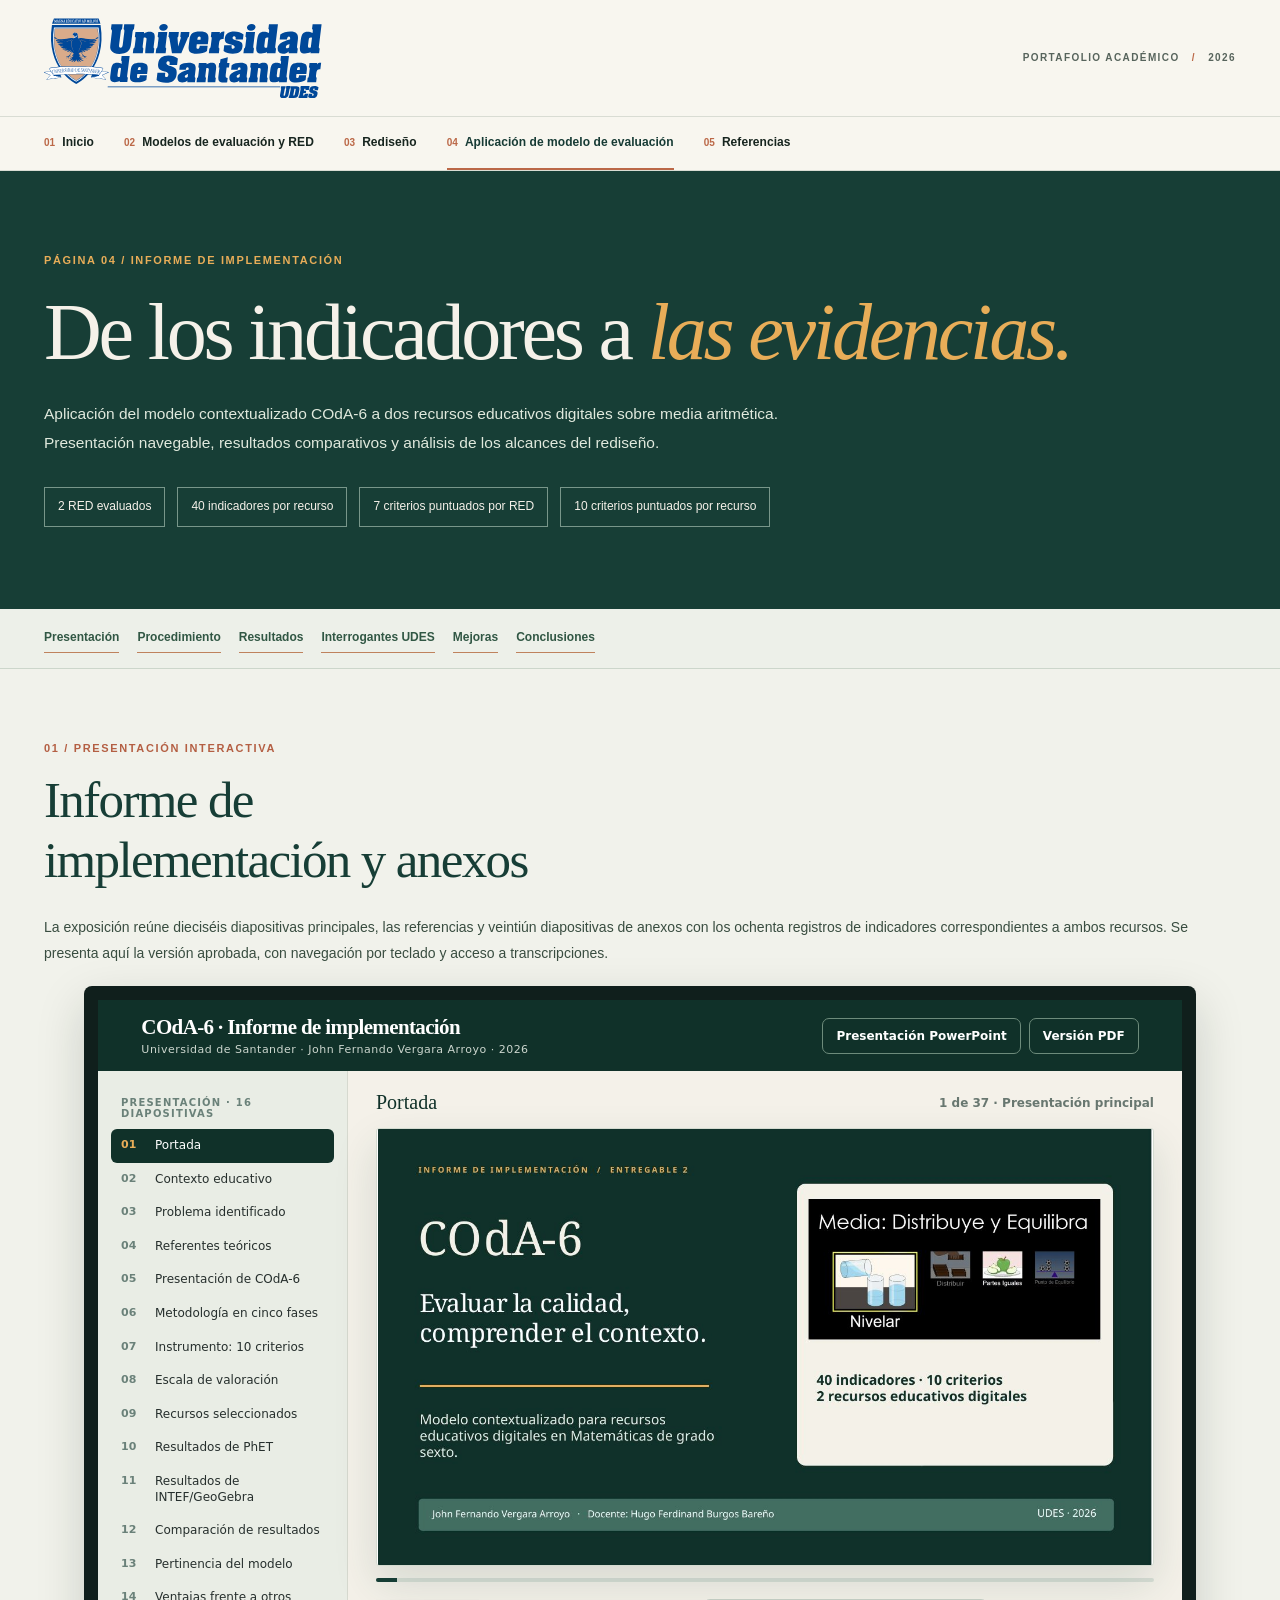
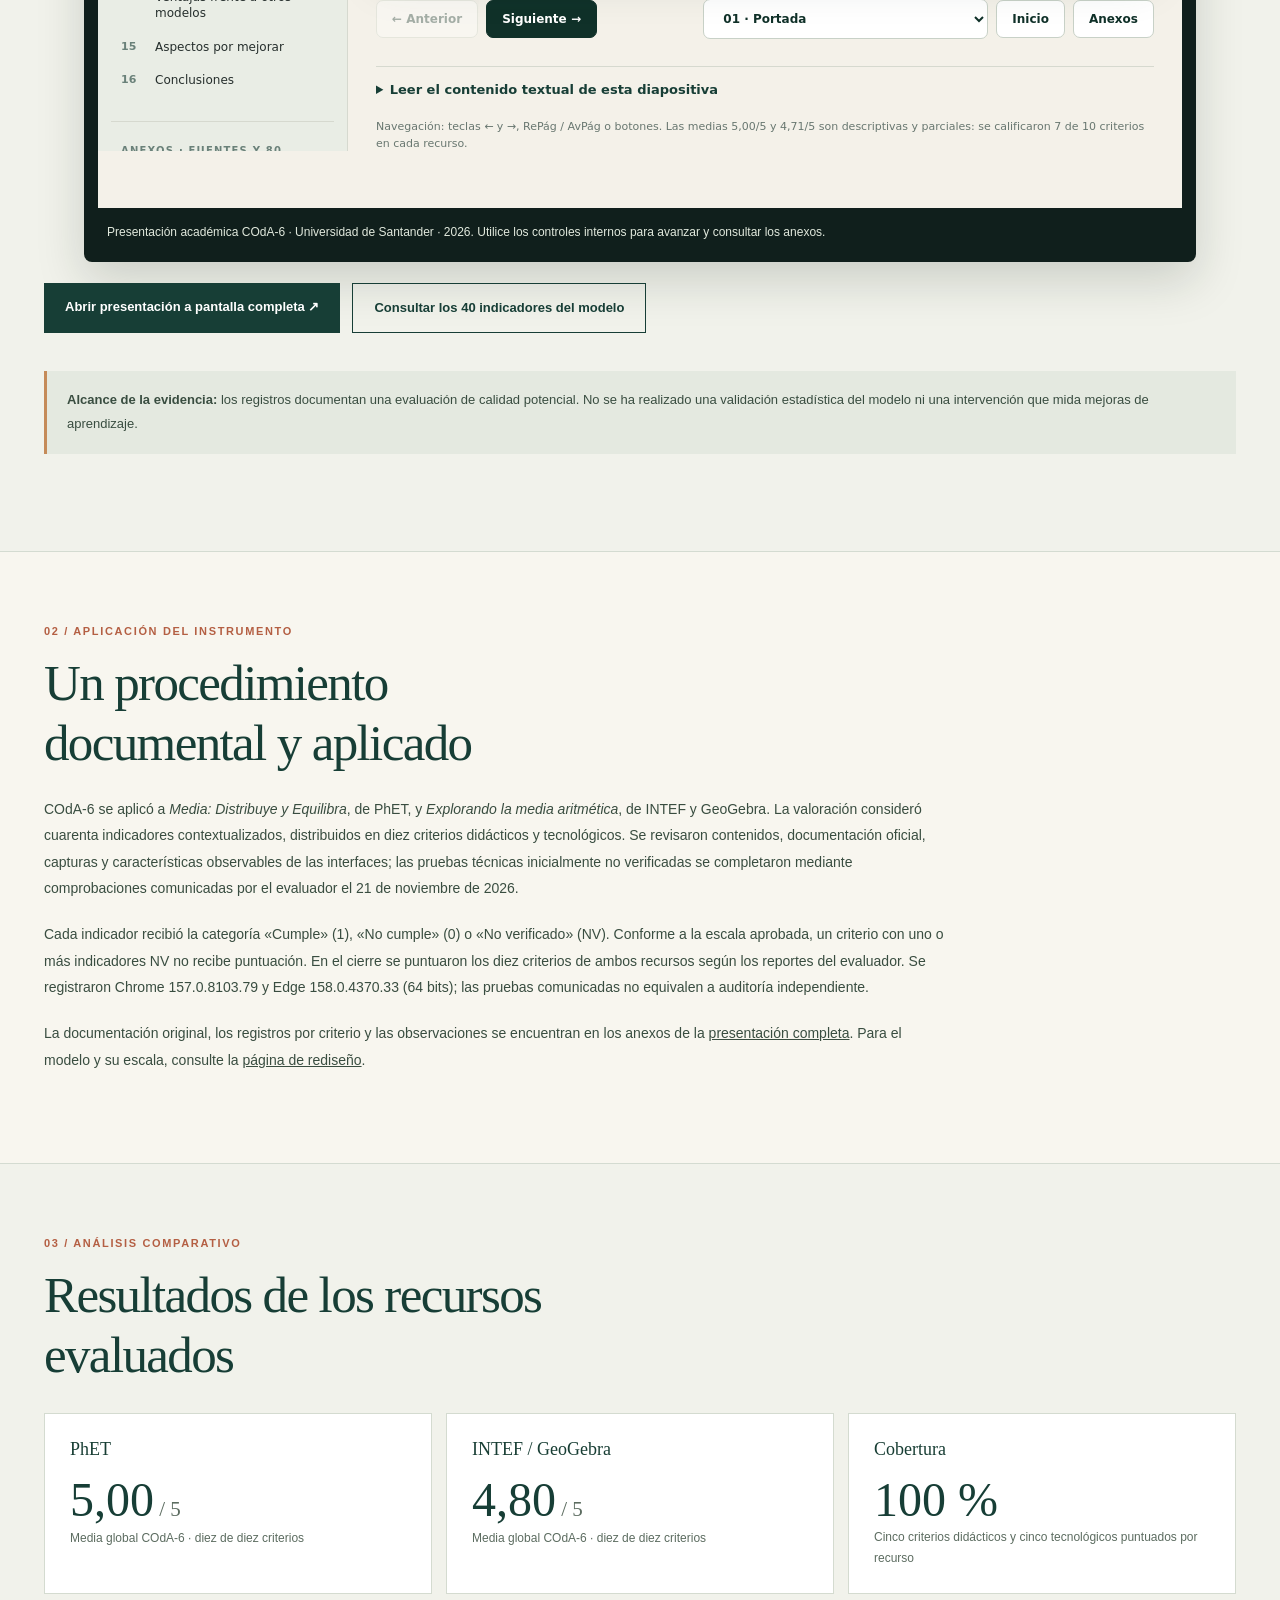
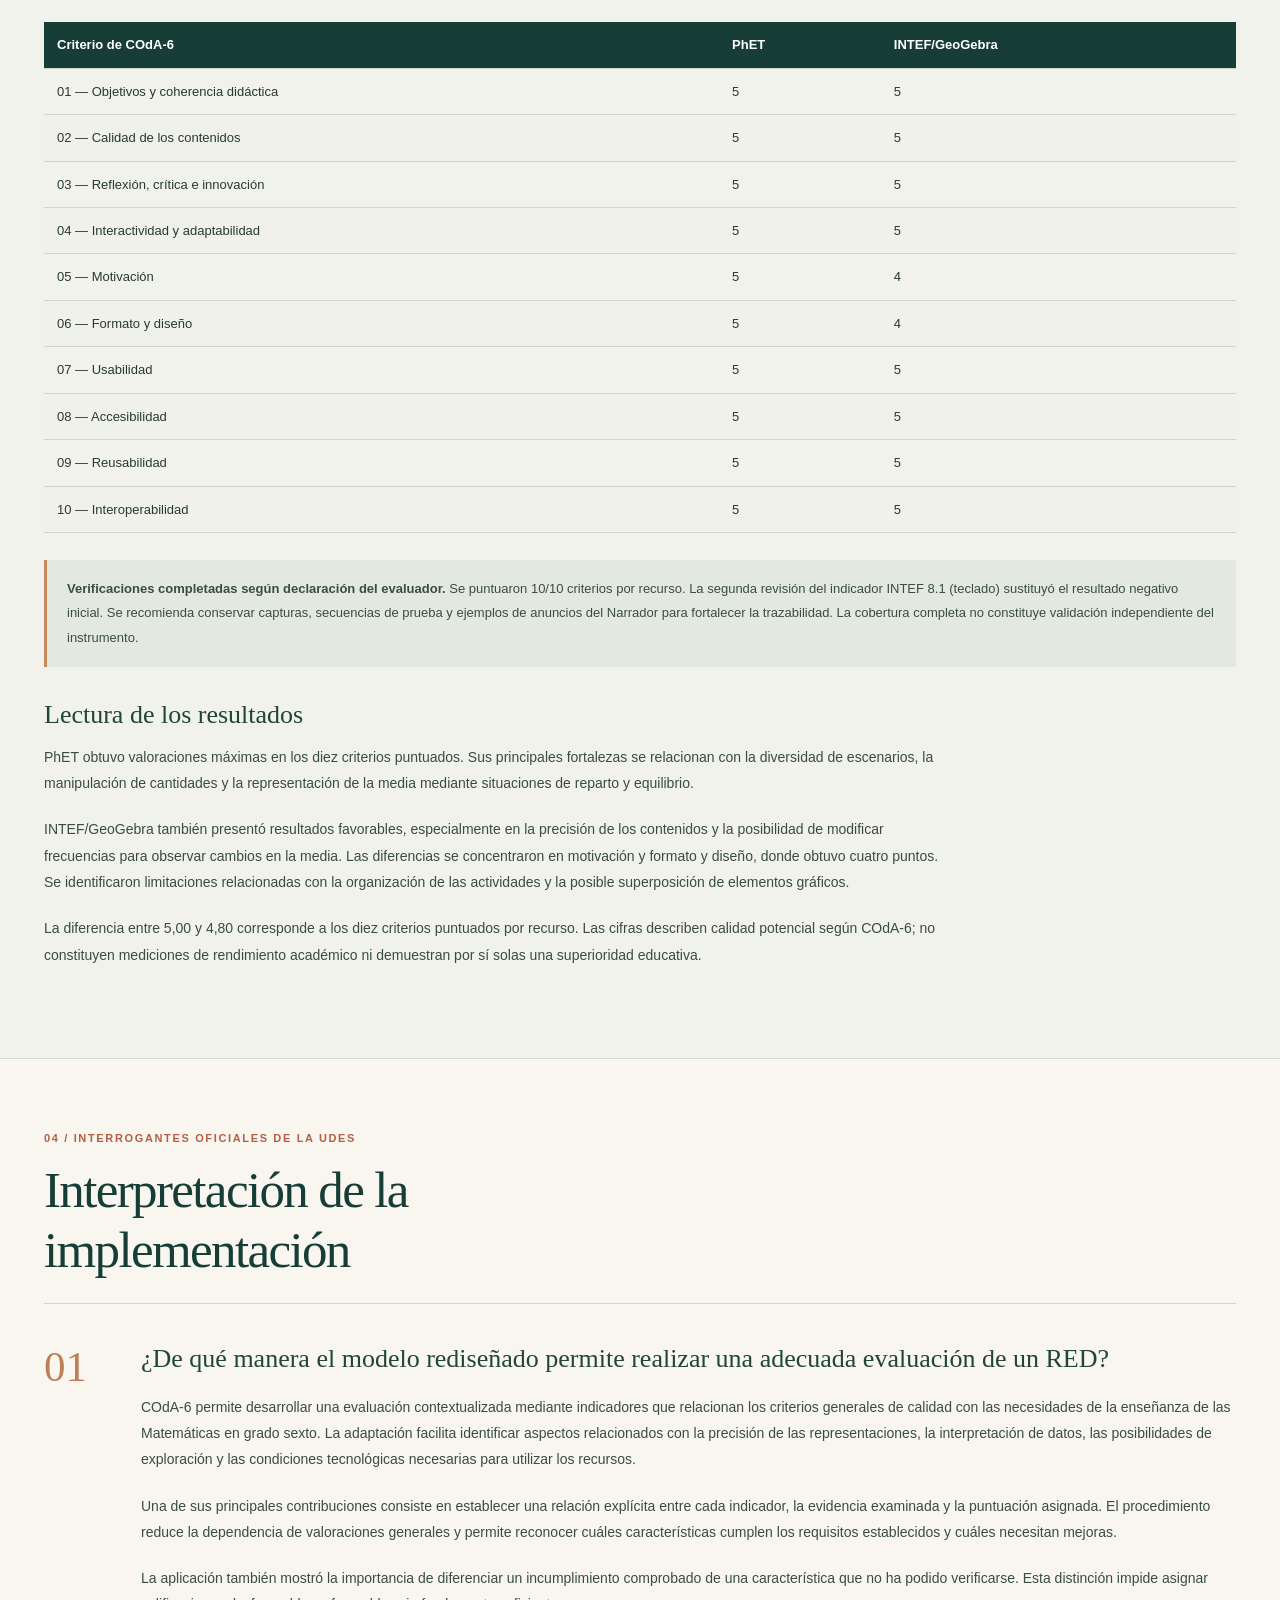
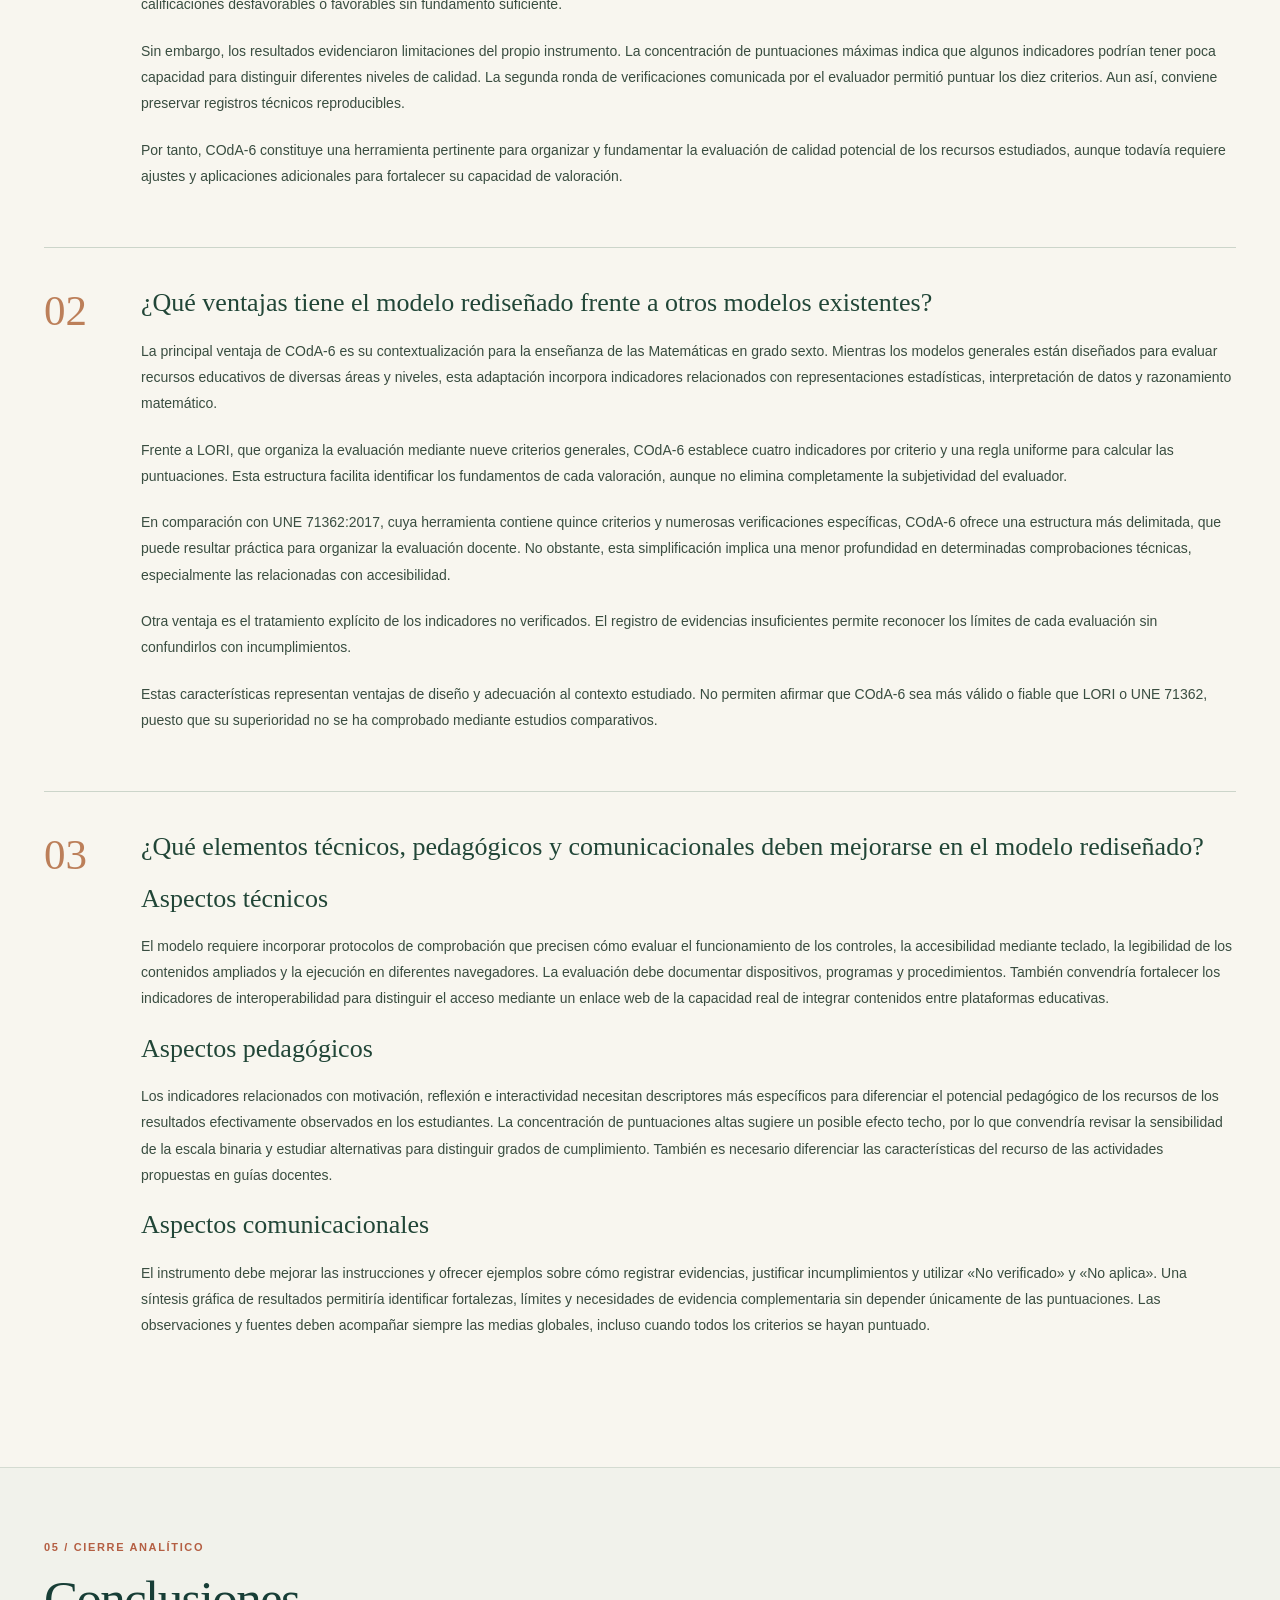
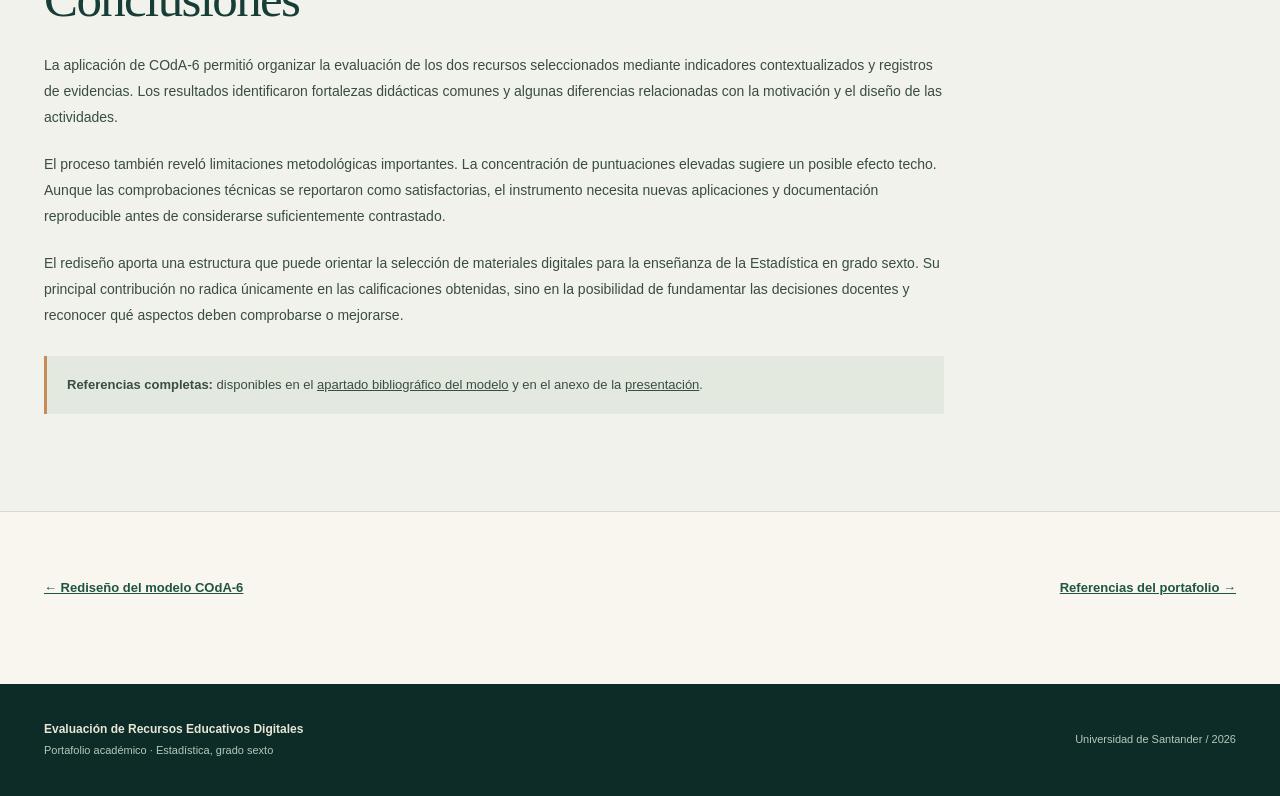
==== commit 5cdea419: "Precisar cobertura completa y eliminar rótulos obsoletos de implementación" ====
--- a/aplicacion-modelo.html
+++ b/aplicacion-modelo.html
@@ -27,12 +27,12 @@
   <main id="contenido" class="ca"><style>
 .ca{--forest:#173e36;--cream:#f4f1e9;--amber:#e8ad58;--sage:#6a8179;color:#283b2e}.ca *{box-sizing:border-box}.ca-hero{background:#173e36;color:#f5f1e9;padding:80px 0 82px}.ca-kicker{font-size:11px;letter-spacing:.15em;text-transform:uppercase;font-weight:780;color:#b45f43}.ca-hero .ca-kicker{color:#e8ad58}.ca-hero h1{font:normal clamp(45px,6.3vw,80px)/1.09 Georgia,serif;letter-spacing:-.04em;max-width:1100px;margin:20px 0 24px}.ca-hero h1 em{font-weight:normal;color:#e8ad58}.ca-hero p{font-size:15.5px;line-height:1.85;color:#e0e9dd;max-width:770px}.ca-pills{display:flex;flex-wrap:wrap;gap:12px;margin-top:30px}.ca-pills span{border:1px solid #78968a;padding:9px 13px;font-size:12px}.ca-menu{padding:15px 0;background:#edf0e9;border-bottom:1px solid #ccd6cb}.ca-menu .frame{display:flex;gap:18px;flex-wrap:wrap}.ca-menu a{color:#315744;font-size:12px;font-weight:760;text-decoration:none;border-bottom:1px solid #bf825d;padding:4px 0}.ca-section{padding:70px 0;border-bottom:1px solid #d4dbd1}.ca-section:nth-of-type(even){background:#f1f2eb}.ca-section h2{font:normal clamp(31px,4.2vw,51px)/1.18 Georgia,serif;color:#173e36;letter-spacing:-.032em;margin:13px 0 23px}.ca-section h3{font:normal 26px/1.28 Georgia,serif;color:#214637;margin:31px 0 12px}.ca-section p,.ca-section li{font-size:14px;line-height:1.88;color:#394d40}.ca-body{max-width:900px}.ca-section p{margin:0 0 20px}.ca-trio{display:grid;grid-template-columns:repeat(3,minmax(0,1fr));gap:14px;margin:28px 0}.ca-stat{background:#fff;border:1px solid #d4dbd0;padding:25px}.ca-stat .ca-amount{font:normal clamp(30px,4vw,48px) Georgia,serif;color:#173e36;white-space:nowrap}.ca-stat h3{font:normal 18px Georgia,serif;margin:0 0 12px;color:#183e34}.ca-stat small{font-size:12px;line-height:1.7;display:block;color:#5c6c60}.ca-warning{background:#e4e9e0;border-left:3px solid #c58b59;padding:17px 20px;margin:27px 0}.ca-warning p{margin:0;font-size:13px}.ca-table-wrap{overflow-x:auto}.ca-table{border-collapse:collapse;width:100%;min-width:610px;font-size:13px}.ca-table th,.ca-table td{border-bottom:1px solid #d0d7cb;padding:12px 13px;text-align:left}.ca-table th{background:#173e36;color:#fff}.ca-table td:last-child,.ca-table td:nth-last-child(2){font-variant-numeric:tabular-nums}.ca-table tbody tr:nth-child(even){background:#f0f2e9}.ca-nv{color:#976746;font-weight:760}.ca-figure{background:#101f1c;padding:14px;border-radius:8px;box-shadow:0 18px 48px #0f25192b}.ca-figure iframe{display:block;width:100%;height:900px;border:0;background:#f4f1e9;overflow:hidden}.ca-figure figcaption{font-size:12px;color:#e1e9dd;padding:15px 9px 6px;line-height:1.6}.ca-actions{display:flex;gap:12px;flex-wrap:wrap;margin:21px 0 38px}.ca-actions a{background:#173e36;color:#fff;text-decoration:none;padding:13px 21px;font-size:13px;font-weight:730}.ca-actions a.secondary{color:#173e36;border:1px solid #173e36;background:transparent}.ca-question{display:grid;grid-template-columns:70px minmax(0,1fr);gap:27px;padding:38px 0;border-top:1px solid #ccd5ca}.ca-qno{font:normal 43px Georgia,serif;color:#bc7f59}.ca-question h3{margin:0 0 18px}.ca-grid{display:grid;grid-template-columns:repeat(3,minmax(0,1fr));gap:17px}.ca-grid article{border-top:3px solid #c08a57;padding:22px 18px;background:#fafaf4}.ca-grid h3{font:normal 23px Georgia,serif;margin:0 0 13px}.ca-note{font-size:12px;color:#637166}.ca-footer{padding:65px 0 85px;display:flex;justify-content:space-between;gap:25px}.ca-footer a{color:#205641;font-size:13px;font-weight:750}
 @media(max-width:790px){.ca-hero{padding:60px 0}.ca-trio,.ca-grid{grid-template-columns:1fr}.ca-question{grid-template-columns:1fr;gap:6px;padding:30px 0}.ca-question h3{font-size:23px}.ca-section{padding:54px 0}.ca-figure{padding:6px}.ca-figure figcaption{font-size:11px}.ca-footer{flex-wrap:wrap}}@media print{.ca-hero{background:#fff;color:#173e36}.ca-hero h1,.ca-hero h1 em,.ca-hero p{color:#173e36}.ca-menu,.ca-figure{display:none}}</style>
-<section class="ca-hero"><div class="frame"><div class="ca-kicker">PÁGINA 04 / INFORME DE IMPLEMENTACIÓN</div><h1>De los indicadores a <em>las evidencias.</em></h1><p>Aplicación del modelo contextualizado COdA-6 a dos recursos educativos digitales sobre media aritmética. Presentación navegable, resultados comparativos y análisis de los alcances del rediseño.</p><div class="ca-pills"><span>2 RED evaluados</span><span>40 indicadores por recurso</span><span>7 criterios puntuados por RED</span><span>3 criterios pendientes</span></div></div></section>
+<section class="ca-hero"><div class="frame"><div class="ca-kicker">PÁGINA 04 / INFORME DE IMPLEMENTACIÓN</div><h1>De los indicadores a <em>las evidencias.</em></h1><p>Aplicación del modelo contextualizado COdA-6 a dos recursos educativos digitales sobre media aritmética. Presentación navegable, resultados comparativos y análisis de los alcances del rediseño.</p><div class="ca-pills"><span>2 RED evaluados</span><span>40 indicadores por recurso</span><span>7 criterios puntuados por RED</span><span>10 criterios puntuados por recurso</span></div></div></section>
 <nav class="ca-menu" aria-label="Secciones de la aplicación"><div class="frame"><a href="#presentacion">Presentación</a><a href="#procedimiento">Procedimiento</a><a href="#resultados">Resultados</a><a href="#preguntas">Interrogantes UDES</a><a href="#mejoras">Mejoras</a><a href="#conclusiones">Conclusiones</a></div></nav>
 <section id="presentacion" class="ca-section"><div class="frame"><div class="ca-kicker">01 / PRESENTACIÓN INTERACTIVA</div><h2>Informe de implementación y anexos</h2><p>La exposición reúne dieciséis diapositivas principales, las referencias y veintiún diapositivas de anexos con los ochenta registros de indicadores correspondientes a ambos recursos. Se presenta aquí la versión aprobada, con navegación por teclado y acceso a transcripciones.</p><figure class="ca-figure"><iframe id="coda6-embed" src="presentacion-coda6.html" title="Presentación interactiva COdA-6, informe de implementación y anexos" loading="lazy" scrolling="no" allowfullscreen></iframe><figcaption>Presentación académica COdA-6 · Universidad de Santander · 2026. Utilice los controles internos para avanzar y consultar los anexos.</figcaption></figure><div class="ca-actions"><a href="presentacion-coda6.html" target="_blank" rel="noopener">Abrir presentación a pantalla completa ↗</a><a class="secondary" href="rediseno.html#instrumento">Consultar los 40 indicadores del modelo</a></div><div class="ca-warning"><p><strong>Alcance de la evidencia:</strong> los registros documentan una evaluación de calidad potencial. No se ha realizado una validación estadística del modelo ni una intervención que mida mejoras de aprendizaje.</p></div></div></section>
 <section id="procedimiento" class="ca-section"><div class="frame"><div class="ca-kicker">02 / APLICACIÓN DEL INSTRUMENTO</div><h2>Un procedimiento documental y aplicado</h2><div class="ca-body"><p>COdA-6 se aplicó a <em>Media: Distribuye y Equilibra</em>, de PhET, y <em>Explorando la media aritmética</em>, de INTEF y GeoGebra. La valoración consideró cuarenta indicadores contextualizados, distribuidos en diez criterios didácticos y tecnológicos. Se revisaron contenidos, documentación oficial, capturas y características observables de las interfaces; las pruebas técnicas inicialmente no verificadas se completaron mediante comprobaciones comunicadas por el evaluador el 21 de noviembre de 2026.</p><p>Cada indicador recibió la categoría «Cumple» (1), «No cumple» (0) o «No verificado» (NV). Conforme a la escala aprobada, un criterio con uno o más indicadores NV no recibe puntuación. En el cierre se puntuaron los diez criterios de ambos recursos según los reportes del evaluador. Se registraron Chrome 157.0.8103.79 y Edge 158.0.4370.33 (64 bits); las pruebas comunicadas no equivalen a auditoría independiente.</p><p>La documentación original, los registros por criterio y las observaciones se encuentran en los anexos de la <a href="presentacion-coda6.html#s17">presentación completa</a>. Para el modelo y su escala, consulte la <a href="rediseno.html#escala">página de rediseño</a>.</p></div></div></section>
 <section id="resultados" class="ca-section"><div class="frame"><div class="ca-kicker">03 / ANÁLISIS COMPARATIVO</div><h2>Resultados de los recursos evaluados</h2><div class="ca-trio"><article class="ca-stat"><h3>PhET</h3><div class="ca-amount">5,00<small style="display:inline;font-size:21px"> / 5</small></div><small>Media global COdA-6 · diez de diez criterios</small></article><article class="ca-stat"><h3>INTEF / GeoGebra</h3><div class="ca-amount">4,80<small style="display:inline;font-size:21px"> / 5</small></div><small>Media global COdA-6 · diez de diez criterios</small></article><article class="ca-stat"><h3>Cobertura</h3><div class="ca-amount">100 %</div><small>Cinco criterios didácticos y cinco tecnológicos puntuados por recurso</small></article></div><div class="ca-table-wrap"><table class="ca-table"><thead><tr><th>Criterio de COdA-6</th><th>PhET</th><th>INTEF/GeoGebra</th></tr></thead><tbody><tr><td>01 — Objetivos y coherencia didáctica</td><td class="">5</td><td class="">5</td></tr><tr><td>02 — Calidad de los contenidos</td><td class="">5</td><td class="">5</td></tr><tr><td>03 — Reflexión, crítica e innovación</td><td class="">5</td><td class="">5</td></tr><tr><td>04 — Interactividad y adaptabilidad</td><td class="">5</td><td class="">5</td></tr><tr><td>05 — Motivación</td><td class="">5</td><td class="">4</td></tr><tr><td>06 — Formato y diseño</td><td class="">5</td><td class="">4</td></tr><tr><td>07 — Usabilidad</td><td>5</td><td>5</td></tr><tr><td>08 — Accesibilidad</td><td>5</td><td>5</td></tr><tr><td>09 — Reusabilidad</td><td class="">5</td><td class="">5</td></tr><tr><td>10 — Interoperabilidad</td><td>5</td><td>5</td></tr></tbody></table></div><div class="ca-warning"><p><strong>Verificaciones completadas según declaración del evaluador.</strong> Se puntuaron 10/10 criterios por recurso. La segunda revisión del indicador INTEF 8.1 (teclado) sustituyó el resultado negativo inicial. Se recomienda conservar capturas, secuencias de prueba y ejemplos de anuncios del Narrador para fortalecer la trazabilidad. La cobertura completa no constituye validación independiente del instrumento.</p></div><h3>Lectura de los resultados</h3><div class="ca-body"><p>PhET obtuvo valoraciones máximas en los diez criterios puntuados. Sus principales fortalezas se relacionan con la diversidad de escenarios, la manipulación de cantidades y la representación de la media mediante situaciones de reparto y equilibrio.</p><p>INTEF/GeoGebra también presentó resultados favorables, especialmente en la precisión de los contenidos y la posibilidad de modificar frecuencias para observar cambios en la media. Las diferencias se concentraron en motivación y formato y diseño, donde obtuvo cuatro puntos. Se identificaron limitaciones relacionadas con la organización de las actividades y la posible superposición de elementos gráficos.</p><p>La diferencia entre 5,00 y 4,80 corresponde a los diez criterios puntuados por recurso. Las cifras describen calidad potencial según COdA-6; no constituyen mediciones de rendimiento académico ni demuestran por sí solas una superioridad educativa.</p></div></div></section>
-<section id="preguntas" class="ca-section"><div class="frame"><div class="ca-kicker">04 / INTERROGANTES OFICIALES DE LA UDES</div><h2>Interpretación de la implementación</h2><article class="ca-question"><div class="ca-qno">01</div><div><h3>¿De qué manera el modelo rediseñado permite realizar una adecuada evaluación de un RED?</h3><p>COdA-6 permite desarrollar una evaluación contextualizada mediante indicadores que relacionan los criterios generales de calidad con las necesidades de la enseñanza de las Matemáticas en grado sexto. La adaptación facilita identificar aspectos relacionados con la precisión de las representaciones, la interpretación de datos, las posibilidades de exploración y las condiciones tecnológicas necesarias para utilizar los recursos.</p><p>Una de sus principales contribuciones consiste en establecer una relación explícita entre cada indicador, la evidencia examinada y la puntuación asignada. El procedimiento reduce la dependencia de valoraciones generales y permite reconocer cuáles características cumplen los requisitos establecidos y cuáles necesitan mejoras.</p><p>La aplicación también mostró la importancia de diferenciar un incumplimiento comprobado de una característica que no ha podido verificarse. Esta distinción impide asignar calificaciones desfavorables o favorables sin fundamento suficiente.</p><p>Sin embargo, los resultados evidenciaron limitaciones del propio instrumento. La concentración de puntuaciones máximas indica que algunos indicadores podrían tener poca capacidad para distinguir diferentes niveles de calidad. La segunda ronda de verificaciones comunicada por el evaluador permitió puntuar los diez criterios. Aun así, conviene preservar registros técnicos reproducibles.</p><p>Por tanto, COdA-6 constituye una herramienta pertinente para organizar y fundamentar la evaluación de calidad potencial de los recursos estudiados, aunque todavía requiere ajustes y aplicaciones adicionales para fortalecer su capacidad de valoración.</p></div></article><article class="ca-question"><div class="ca-qno">02</div><div><h3>¿Qué ventajas tiene el modelo rediseñado frente a otros modelos existentes?</h3><p>La principal ventaja de COdA-6 es su contextualización para la enseñanza de las Matemáticas en grado sexto. Mientras los modelos generales están diseñados para evaluar recursos educativos de diversas áreas y niveles, esta adaptación incorpora indicadores relacionados con representaciones estadísticas, interpretación de datos y razonamiento matemático.</p><p>Frente a LORI, que organiza la evaluación mediante nueve criterios generales, COdA-6 establece cuatro indicadores por criterio y una regla uniforme para calcular las puntuaciones. Esta estructura facilita identificar los fundamentos de cada valoración, aunque no elimina completamente la subjetividad del evaluador.</p><p>En comparación con UNE 71362:2017, cuya herramienta contiene quince criterios y numerosas verificaciones específicas, COdA-6 ofrece una estructura más delimitada, que puede resultar práctica para organizar la evaluación docente. No obstante, esta simplificación implica una menor profundidad en determinadas comprobaciones técnicas, especialmente las relacionadas con accesibilidad.</p><p>Otra ventaja es el tratamiento explícito de los indicadores no verificados. El registro de evidencias insuficientes permite reconocer los límites de cada evaluación sin confundirlos con incumplimientos.</p><p>Estas características representan ventajas de diseño y adecuación al contexto estudiado. No permiten afirmar que COdA-6 sea más válido o fiable que LORI o UNE 71362, puesto que su superioridad no se ha comprobado mediante estudios comparativos.</p></div></article><article id="mejoras" class="ca-question"><div class="ca-qno">03</div><div><h3>¿Qué elementos técnicos, pedagógicos y comunicacionales deben mejorarse en el modelo rediseñado?</h3><h3>Aspectos técnicos</h3><p>El modelo requiere incorporar protocolos de comprobación que precisen cómo evaluar el funcionamiento de los controles, la accesibilidad mediante teclado, la legibilidad de los contenidos ampliados y la ejecución en diferentes navegadores. La evaluación debe documentar dispositivos, programas y procedimientos. También convendría fortalecer los indicadores de interoperabilidad para distinguir el acceso mediante un enlace web de la capacidad real de integrar contenidos entre plataformas educativas.</p><h3>Aspectos pedagógicos</h3><p>Los indicadores relacionados con motivación, reflexión e interactividad necesitan descriptores más específicos para diferenciar el potencial pedagógico de los recursos de los resultados efectivamente observados en los estudiantes. La concentración de puntuaciones altas sugiere un posible efecto techo, por lo que convendría revisar la sensibilidad de la escala binaria y estudiar alternativas para distinguir grados de cumplimiento. También es necesario diferenciar las características del recurso de las actividades propuestas en guías docentes.</p><h3>Aspectos comunicacionales</h3><p>El instrumento debe mejorar las instrucciones y ofrecer ejemplos sobre cómo registrar evidencias, justificar incumplimientos y utilizar «No verificado» y «No aplica». Una síntesis gráfica de resultados permitiría identificar fortalezas, limitaciones y comprobaciones pendientes sin depender únicamente de las puntuaciones. Las observaciones escritas deben acompañar siempre las medias parciales.</p></div></article></div></section>
+<section id="preguntas" class="ca-section"><div class="frame"><div class="ca-kicker">04 / INTERROGANTES OFICIALES DE LA UDES</div><h2>Interpretación de la implementación</h2><article class="ca-question"><div class="ca-qno">01</div><div><h3>¿De qué manera el modelo rediseñado permite realizar una adecuada evaluación de un RED?</h3><p>COdA-6 permite desarrollar una evaluación contextualizada mediante indicadores que relacionan los criterios generales de calidad con las necesidades de la enseñanza de las Matemáticas en grado sexto. La adaptación facilita identificar aspectos relacionados con la precisión de las representaciones, la interpretación de datos, las posibilidades de exploración y las condiciones tecnológicas necesarias para utilizar los recursos.</p><p>Una de sus principales contribuciones consiste en establecer una relación explícita entre cada indicador, la evidencia examinada y la puntuación asignada. El procedimiento reduce la dependencia de valoraciones generales y permite reconocer cuáles características cumplen los requisitos establecidos y cuáles necesitan mejoras.</p><p>La aplicación también mostró la importancia de diferenciar un incumplimiento comprobado de una característica que no ha podido verificarse. Esta distinción impide asignar calificaciones desfavorables o favorables sin fundamento suficiente.</p><p>Sin embargo, los resultados evidenciaron limitaciones del propio instrumento. La concentración de puntuaciones máximas indica que algunos indicadores podrían tener poca capacidad para distinguir diferentes niveles de calidad. La segunda ronda de verificaciones comunicada por el evaluador permitió puntuar los diez criterios. Aun así, conviene preservar registros técnicos reproducibles.</p><p>Por tanto, COdA-6 constituye una herramienta pertinente para organizar y fundamentar la evaluación de calidad potencial de los recursos estudiados, aunque todavía requiere ajustes y aplicaciones adicionales para fortalecer su capacidad de valoración.</p></div></article><article class="ca-question"><div class="ca-qno">02</div><div><h3>¿Qué ventajas tiene el modelo rediseñado frente a otros modelos existentes?</h3><p>La principal ventaja de COdA-6 es su contextualización para la enseñanza de las Matemáticas en grado sexto. Mientras los modelos generales están diseñados para evaluar recursos educativos de diversas áreas y niveles, esta adaptación incorpora indicadores relacionados con representaciones estadísticas, interpretación de datos y razonamiento matemático.</p><p>Frente a LORI, que organiza la evaluación mediante nueve criterios generales, COdA-6 establece cuatro indicadores por criterio y una regla uniforme para calcular las puntuaciones. Esta estructura facilita identificar los fundamentos de cada valoración, aunque no elimina completamente la subjetividad del evaluador.</p><p>En comparación con UNE 71362:2017, cuya herramienta contiene quince criterios y numerosas verificaciones específicas, COdA-6 ofrece una estructura más delimitada, que puede resultar práctica para organizar la evaluación docente. No obstante, esta simplificación implica una menor profundidad en determinadas comprobaciones técnicas, especialmente las relacionadas con accesibilidad.</p><p>Otra ventaja es el tratamiento explícito de los indicadores no verificados. El registro de evidencias insuficientes permite reconocer los límites de cada evaluación sin confundirlos con incumplimientos.</p><p>Estas características representan ventajas de diseño y adecuación al contexto estudiado. No permiten afirmar que COdA-6 sea más válido o fiable que LORI o UNE 71362, puesto que su superioridad no se ha comprobado mediante estudios comparativos.</p></div></article><article id="mejoras" class="ca-question"><div class="ca-qno">03</div><div><h3>¿Qué elementos técnicos, pedagógicos y comunicacionales deben mejorarse en el modelo rediseñado?</h3><h3>Aspectos técnicos</h3><p>El modelo requiere incorporar protocolos de comprobación que precisen cómo evaluar el funcionamiento de los controles, la accesibilidad mediante teclado, la legibilidad de los contenidos ampliados y la ejecución en diferentes navegadores. La evaluación debe documentar dispositivos, programas y procedimientos. También convendría fortalecer los indicadores de interoperabilidad para distinguir el acceso mediante un enlace web de la capacidad real de integrar contenidos entre plataformas educativas.</p><h3>Aspectos pedagógicos</h3><p>Los indicadores relacionados con motivación, reflexión e interactividad necesitan descriptores más específicos para diferenciar el potencial pedagógico de los recursos de los resultados efectivamente observados en los estudiantes. La concentración de puntuaciones altas sugiere un posible efecto techo, por lo que convendría revisar la sensibilidad de la escala binaria y estudiar alternativas para distinguir grados de cumplimiento. También es necesario diferenciar las características del recurso de las actividades propuestas en guías docentes.</p><h3>Aspectos comunicacionales</h3><p>El instrumento debe mejorar las instrucciones y ofrecer ejemplos sobre cómo registrar evidencias, justificar incumplimientos y utilizar «No verificado» y «No aplica». Una síntesis gráfica de resultados permitiría identificar fortalezas, límites y necesidades de evidencia complementaria sin depender únicamente de las puntuaciones. Las observaciones y fuentes deben acompañar siempre las medias globales, incluso cuando todos los criterios se hayan puntuado.</p></div></article></div></section>
 <section id="conclusiones" class="ca-section"><div class="frame"><div class="ca-kicker">05 / CIERRE ANALÍTICO</div><h2>Conclusiones</h2><div class="ca-body"><p>La aplicación de COdA-6 permitió organizar la evaluación de los dos recursos seleccionados mediante indicadores contextualizados y registros de evidencias. Los resultados identificaron fortalezas didácticas comunes y algunas diferencias relacionadas con la motivación y el diseño de las actividades.</p><p>El proceso también reveló limitaciones metodológicas importantes. La concentración de puntuaciones elevadas sugiere un posible efecto techo. Aunque las comprobaciones técnicas se reportaron como satisfactorias, el instrumento necesita nuevas aplicaciones y documentación reproducible antes de considerarse suficientemente contrastado.</p><p>El rediseño aporta una estructura que puede orientar la selección de materiales digitales para la enseñanza de la Estadística en grado sexto. Su principal contribución no radica únicamente en las calificaciones obtenidas, sino en la posibilidad de fundamentar las decisiones docentes y reconocer qué aspectos deben comprobarse o mejorarse.</p><div class="ca-warning"><p><strong>Referencias completas:</strong> disponibles en el <a href="rediseno.html#bibliografia">apartado bibliográfico del modelo</a> y en el anexo de la <a href="presentacion-coda6.html">presentación</a>.</p></div></div></div></section><div class="frame ca-footer"><a href="rediseno.html">← Rediseño del modelo COdA-6</a><a href="referencias.html">Referencias del portafolio →</a></div>
 </main>
   <footer class="site-footer"><div class="frame footer-inner"><div><strong>Evaluación de Recursos Educativos Digitales</strong><span>Portafolio académico · Estadística, grado sexto</span></div><span>Universidad de Santander / 2026</span></div></footer>
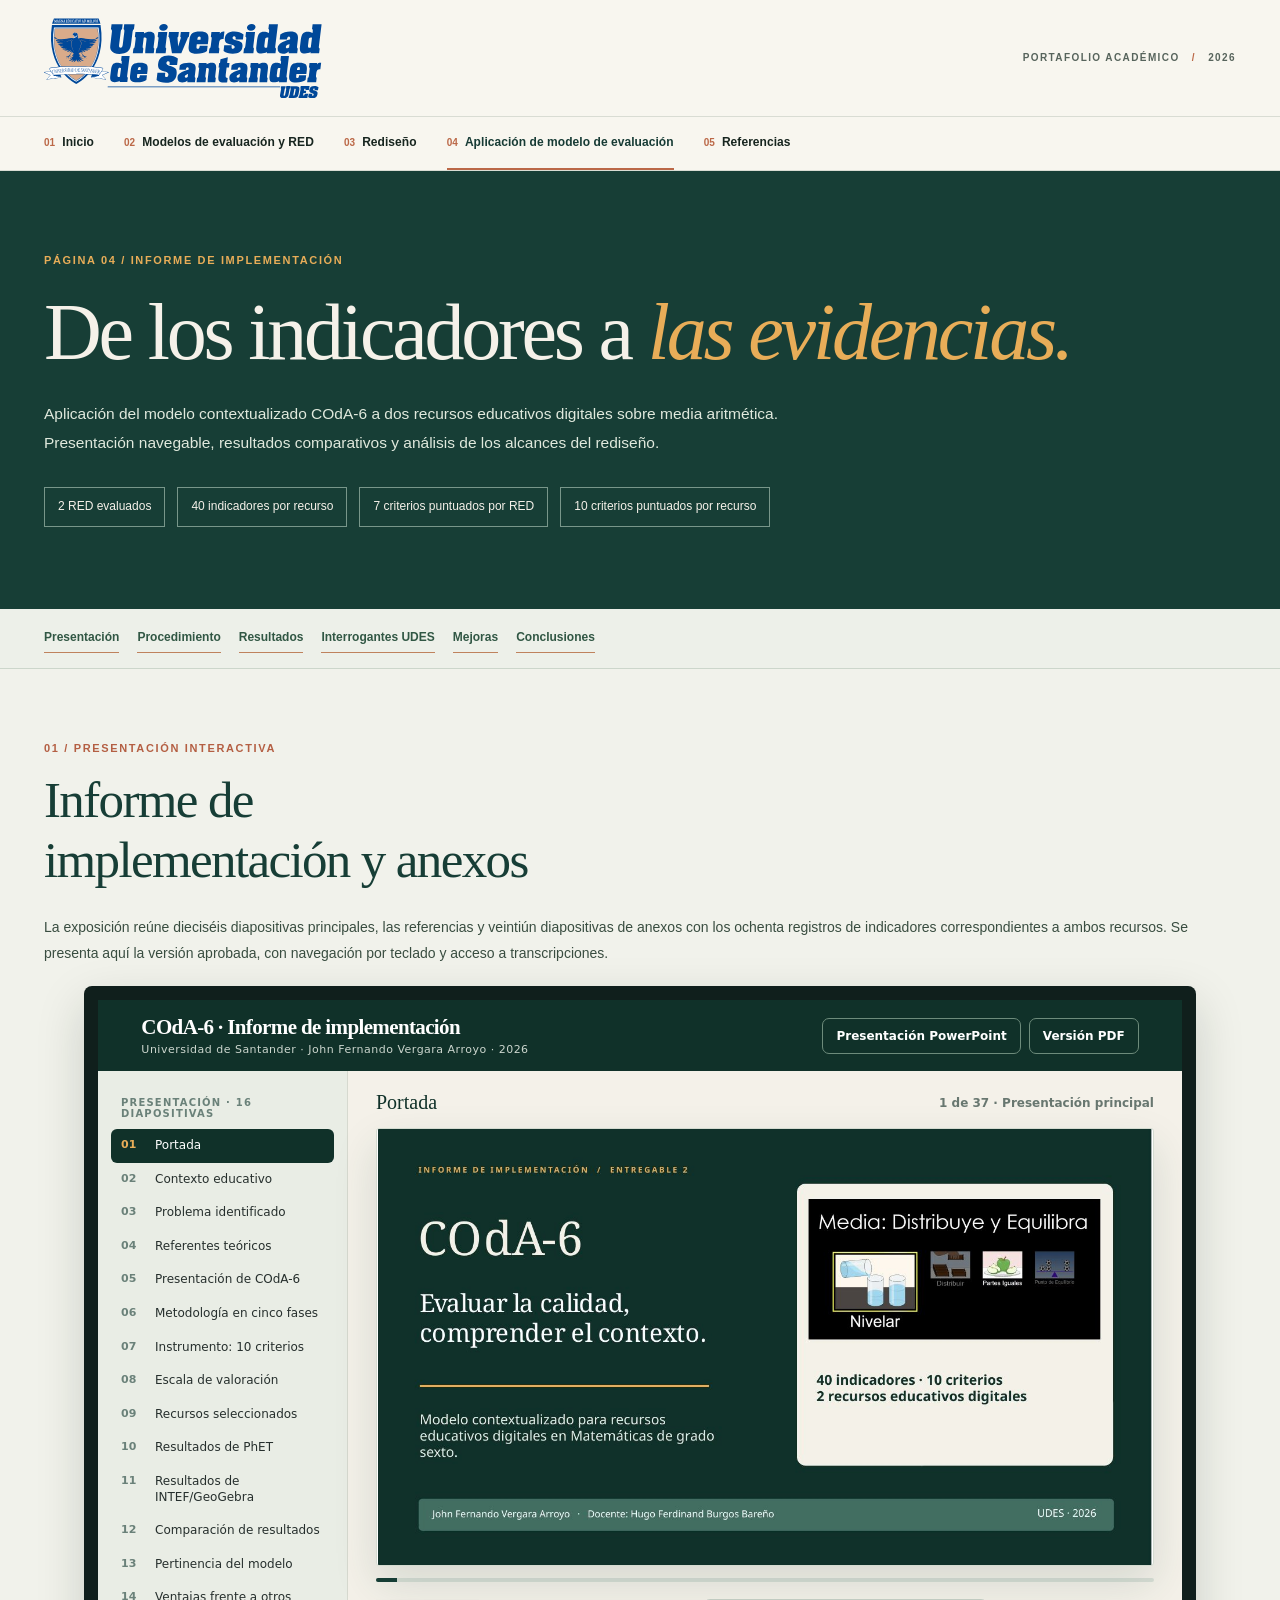
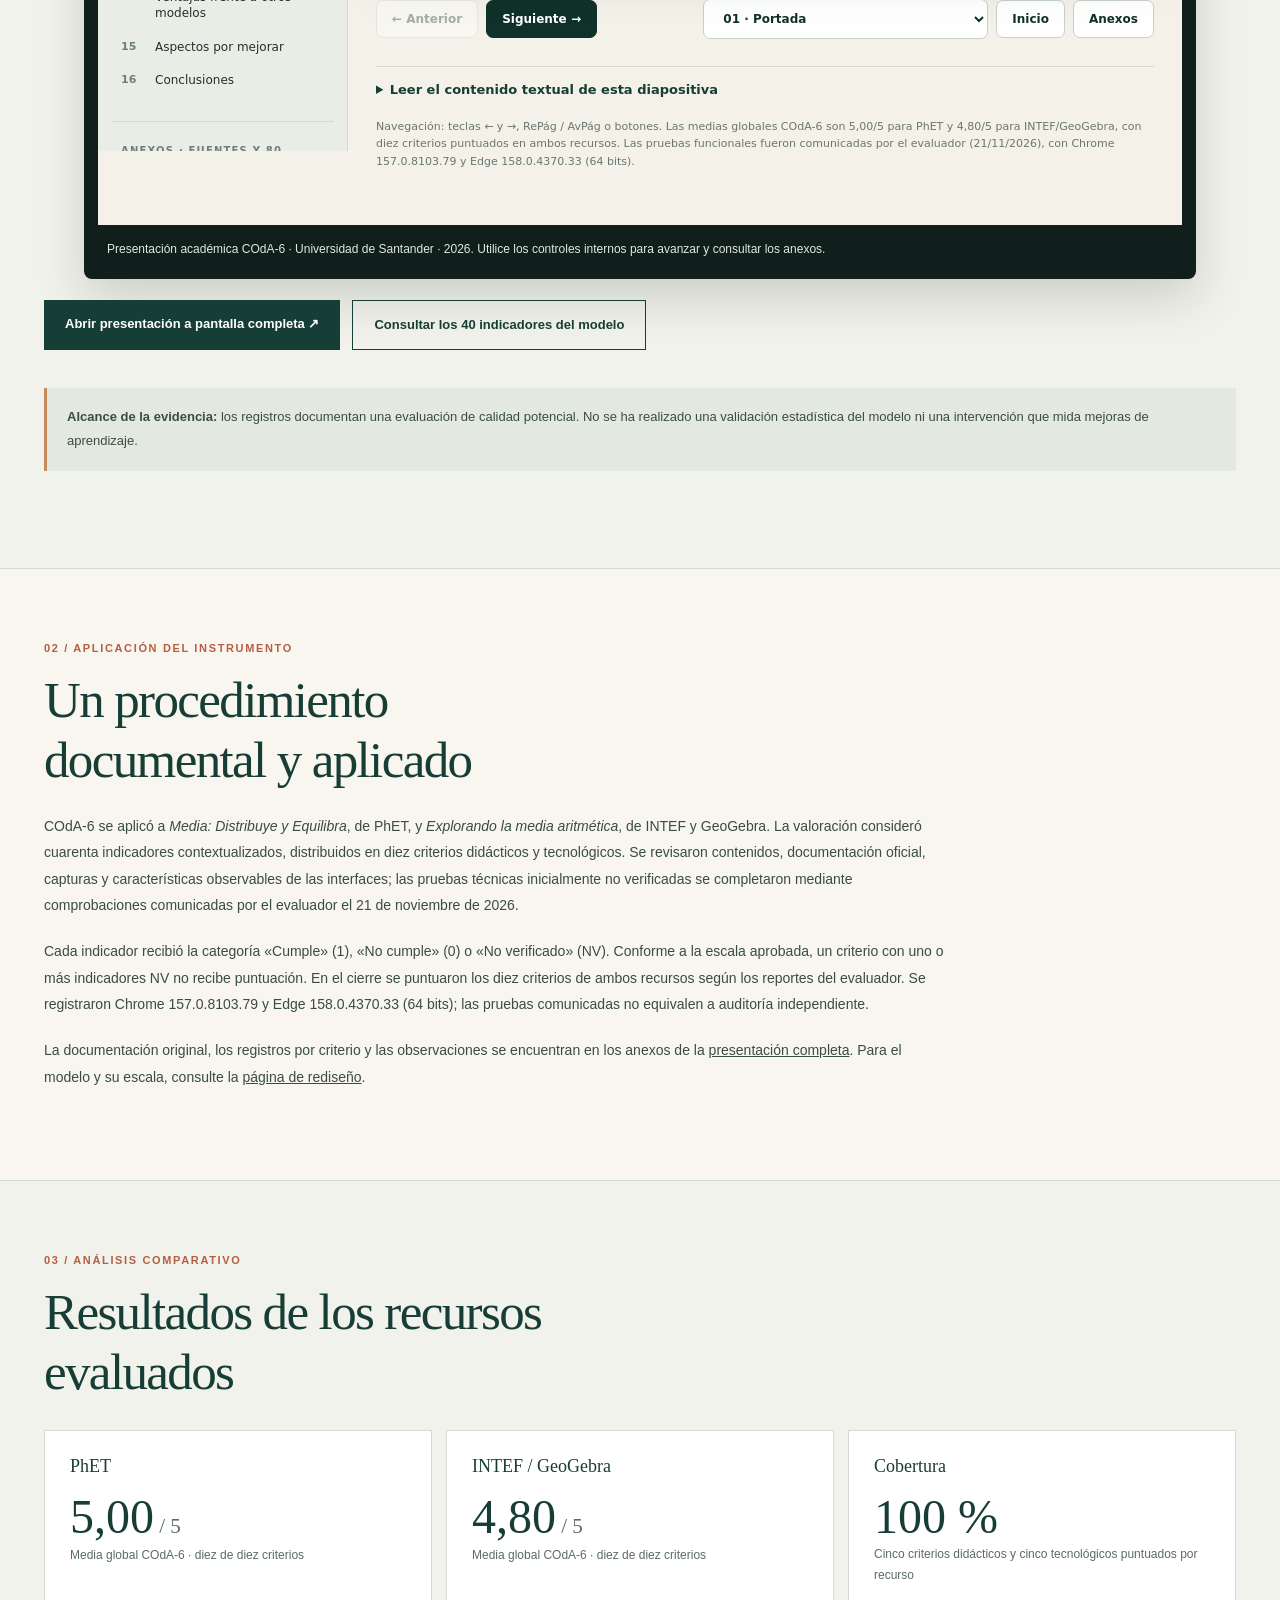
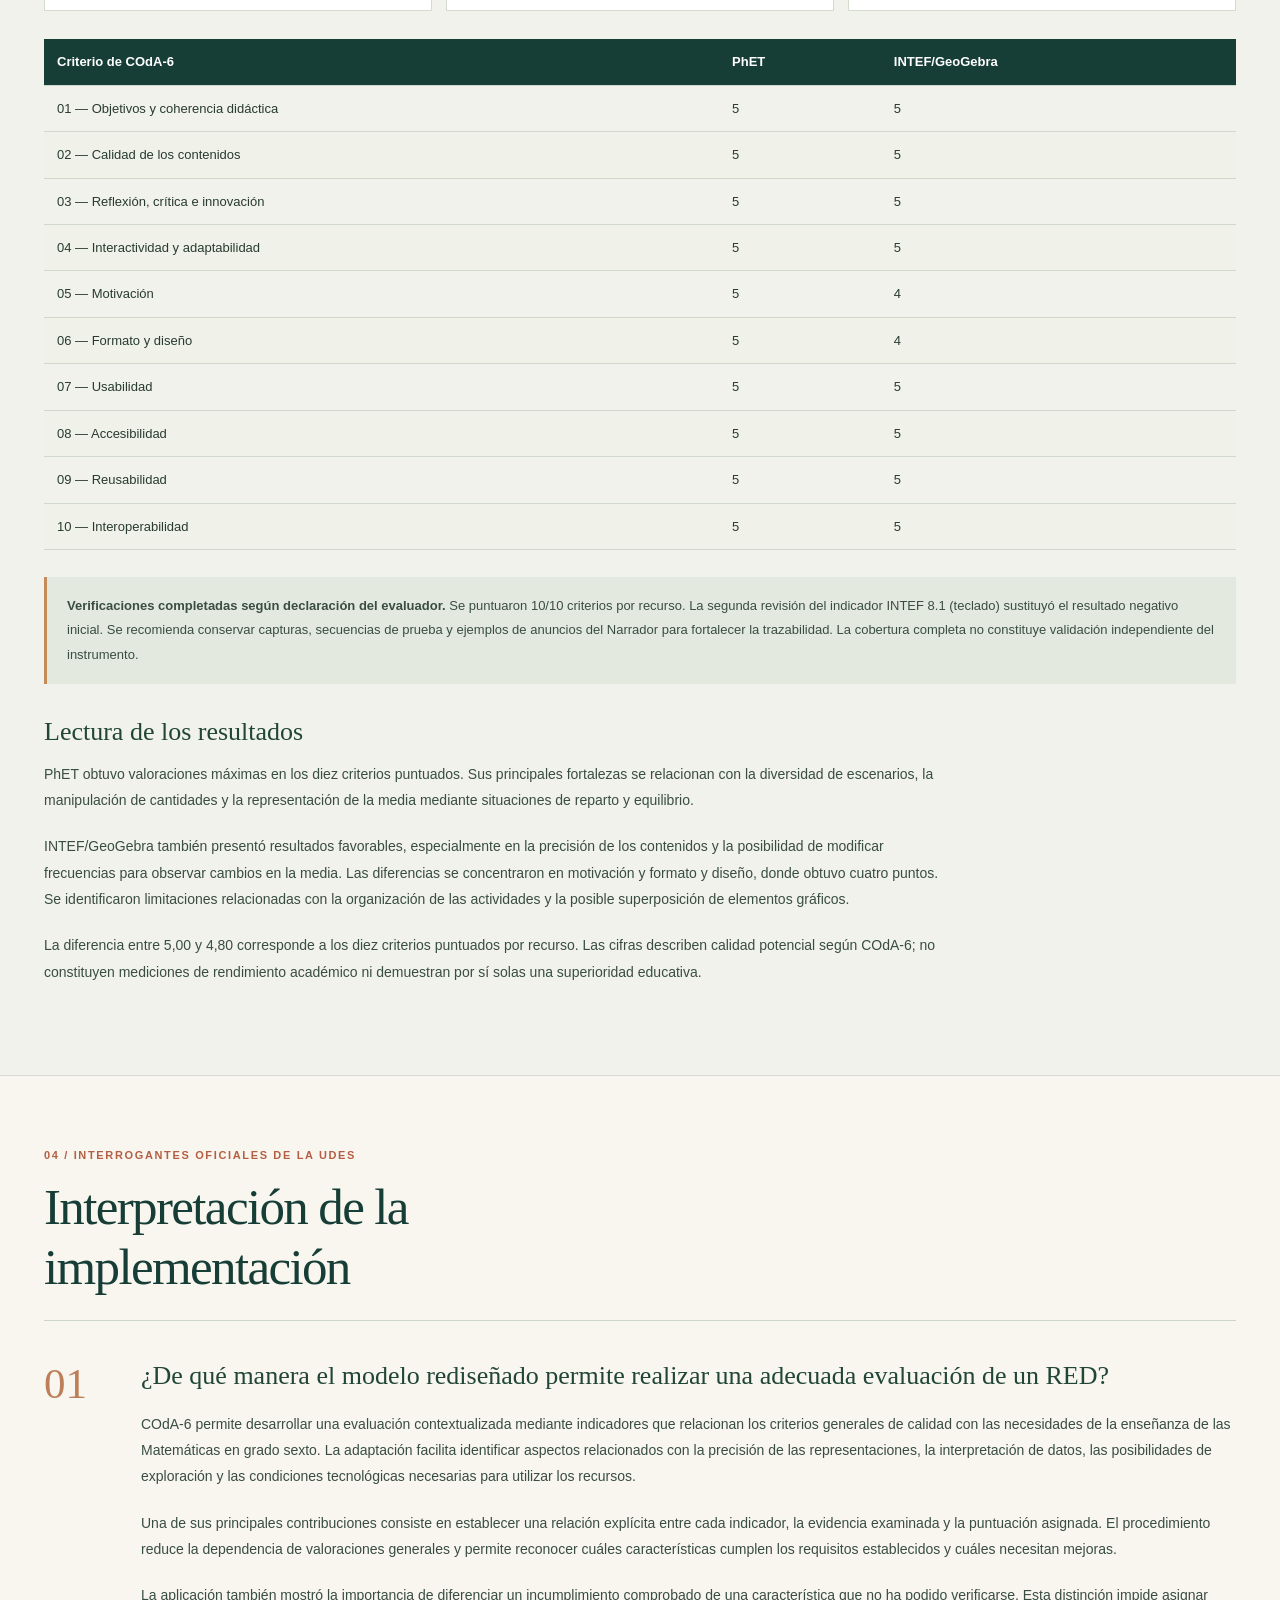
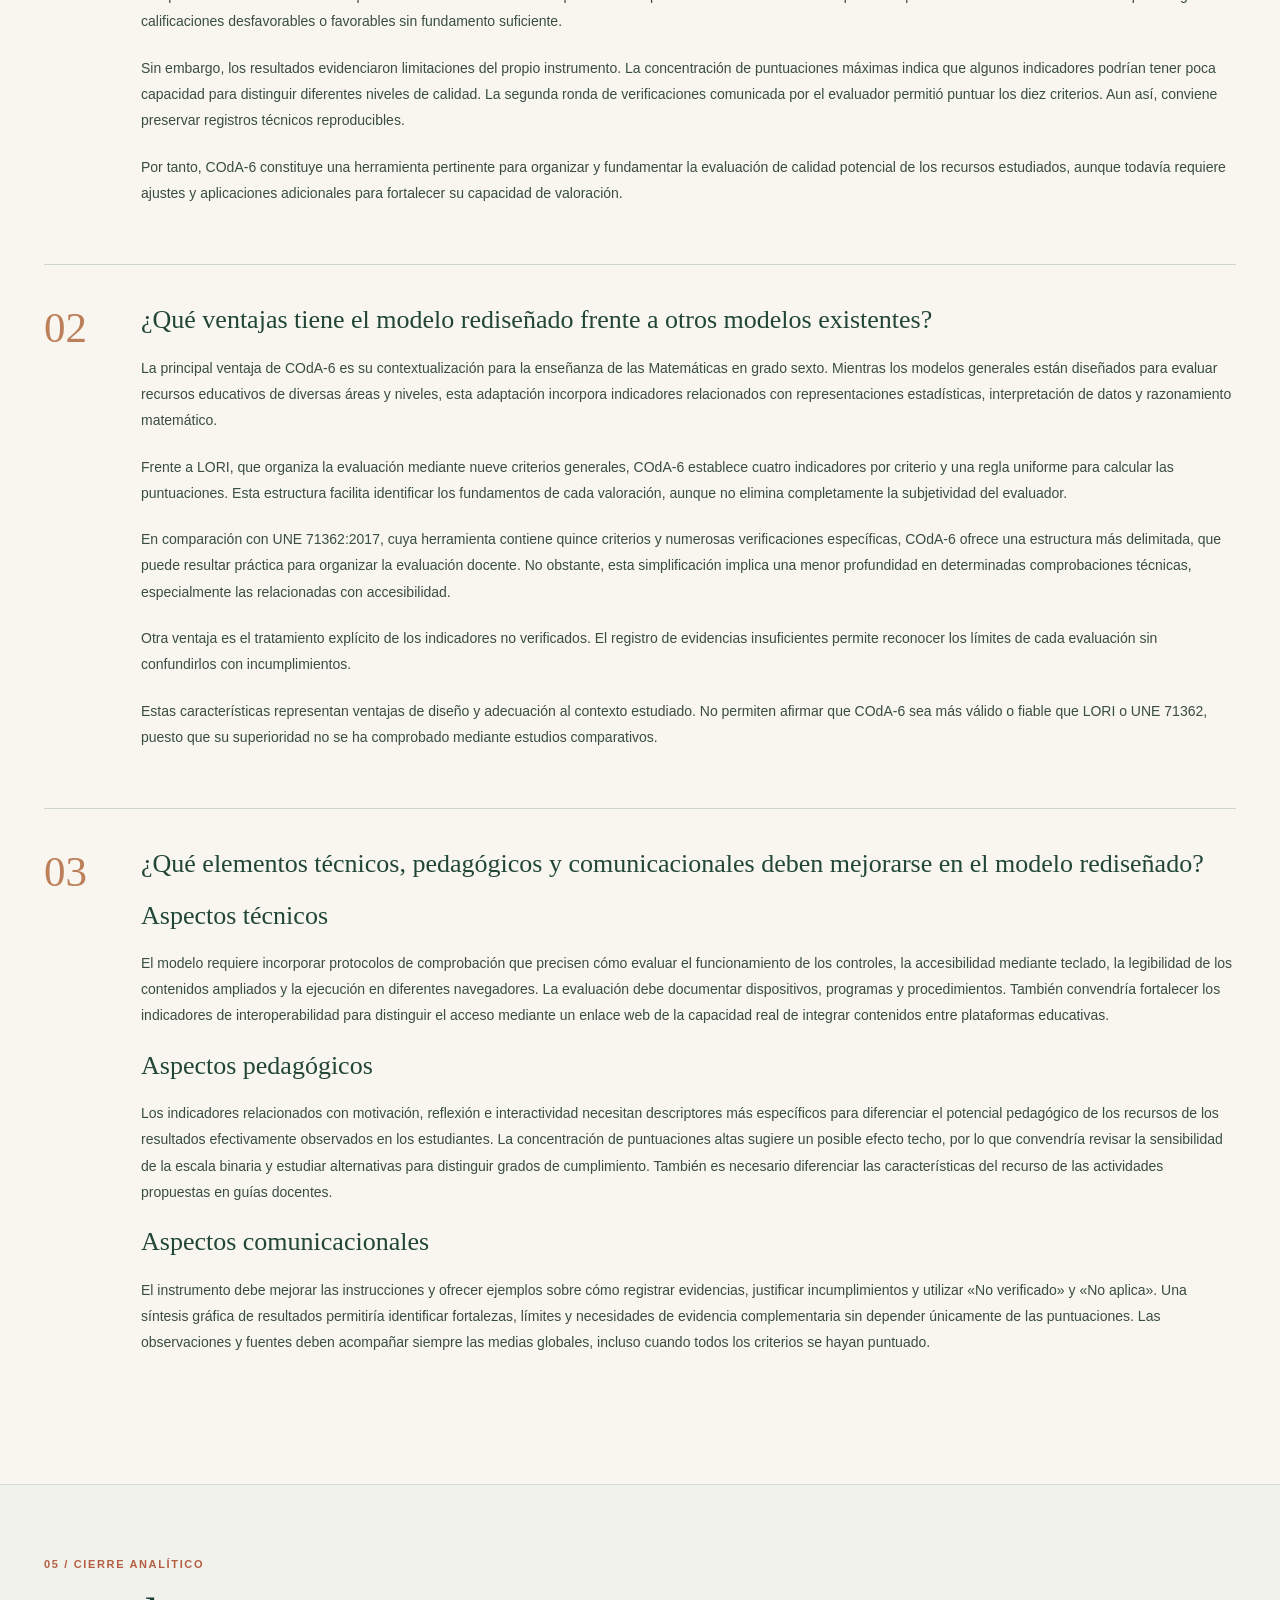
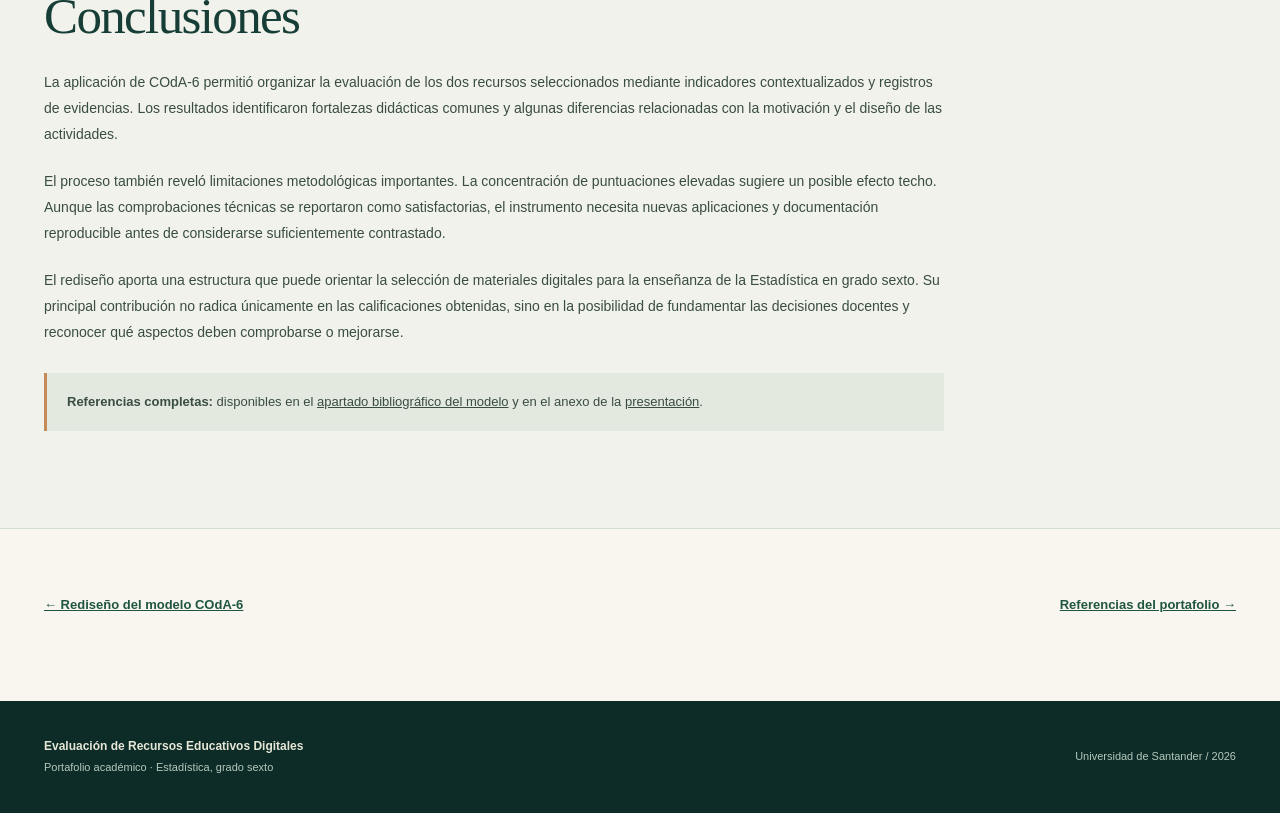
==== commit 021510b0: "Forzar carga de imágenes finales COdA-6 en el visor incrustado" ====
--- a/aplicacion-modelo.html
+++ b/aplicacion-modelo.html
@@ -29,7 +29,7 @@
 @media(max-width:790px){.ca-hero{padding:60px 0}.ca-trio,.ca-grid{grid-template-columns:1fr}.ca-question{grid-template-columns:1fr;gap:6px;padding:30px 0}.ca-question h3{font-size:23px}.ca-section{padding:54px 0}.ca-figure{padding:6px}.ca-figure figcaption{font-size:11px}.ca-footer{flex-wrap:wrap}}@media print{.ca-hero{background:#fff;color:#173e36}.ca-hero h1,.ca-hero h1 em,.ca-hero p{color:#173e36}.ca-menu,.ca-figure{display:none}}</style>
 <section class="ca-hero"><div class="frame"><div class="ca-kicker">PÁGINA 04 / INFORME DE IMPLEMENTACIÓN</div><h1>De los indicadores a <em>las evidencias.</em></h1><p>Aplicación del modelo contextualizado COdA-6 a dos recursos educativos digitales sobre media aritmética. Presentación navegable, resultados comparativos y análisis de los alcances del rediseño.</p><div class="ca-pills"><span>2 RED evaluados</span><span>40 indicadores por recurso</span><span>7 criterios puntuados por RED</span><span>10 criterios puntuados por recurso</span></div></div></section>
 <nav class="ca-menu" aria-label="Secciones de la aplicación"><div class="frame"><a href="#presentacion">Presentación</a><a href="#procedimiento">Procedimiento</a><a href="#resultados">Resultados</a><a href="#preguntas">Interrogantes UDES</a><a href="#mejoras">Mejoras</a><a href="#conclusiones">Conclusiones</a></div></nav>
-<section id="presentacion" class="ca-section"><div class="frame"><div class="ca-kicker">01 / PRESENTACIÓN INTERACTIVA</div><h2>Informe de implementación y anexos</h2><p>La exposición reúne dieciséis diapositivas principales, las referencias y veintiún diapositivas de anexos con los ochenta registros de indicadores correspondientes a ambos recursos. Se presenta aquí la versión aprobada, con navegación por teclado y acceso a transcripciones.</p><figure class="ca-figure"><iframe id="coda6-embed" src="presentacion-coda6.html" title="Presentación interactiva COdA-6, informe de implementación y anexos" loading="lazy" scrolling="no" allowfullscreen></iframe><figcaption>Presentación académica COdA-6 · Universidad de Santander · 2026. Utilice los controles internos para avanzar y consultar los anexos.</figcaption></figure><div class="ca-actions"><a href="presentacion-coda6.html" target="_blank" rel="noopener">Abrir presentación a pantalla completa ↗</a><a class="secondary" href="rediseno.html#instrumento">Consultar los 40 indicadores del modelo</a></div><div class="ca-warning"><p><strong>Alcance de la evidencia:</strong> los registros documentan una evaluación de calidad potencial. No se ha realizado una validación estadística del modelo ni una intervención que mida mejoras de aprendizaje.</p></div></div></section>
+<section id="presentacion" class="ca-section"><div class="frame"><div class="ca-kicker">01 / PRESENTACIÓN INTERACTIVA</div><h2>Informe de implementación y anexos</h2><p>La exposición reúne dieciséis diapositivas principales, las referencias y veintiún diapositivas de anexos con los ochenta registros de indicadores correspondientes a ambos recursos. Se presenta aquí la versión aprobada, con navegación por teclado y acceso a transcripciones.</p><figure class="ca-figure"><iframe id="coda6-embed" src="presentacion-coda6.html?v=imagenes-finales-20261121" title="Presentación interactiva COdA-6, informe de implementación y anexos" loading="lazy" scrolling="no" allowfullscreen></iframe><figcaption>Presentación académica COdA-6 · Universidad de Santander · 2026. Utilice los controles internos para avanzar y consultar los anexos.</figcaption></figure><div class="ca-actions"><a href="presentacion-coda6.html" target="_blank" rel="noopener">Abrir presentación a pantalla completa ↗</a><a class="secondary" href="rediseno.html#instrumento">Consultar los 40 indicadores del modelo</a></div><div class="ca-warning"><p><strong>Alcance de la evidencia:</strong> los registros documentan una evaluación de calidad potencial. No se ha realizado una validación estadística del modelo ni una intervención que mida mejoras de aprendizaje.</p></div></div></section>
 <section id="procedimiento" class="ca-section"><div class="frame"><div class="ca-kicker">02 / APLICACIÓN DEL INSTRUMENTO</div><h2>Un procedimiento documental y aplicado</h2><div class="ca-body"><p>COdA-6 se aplicó a <em>Media: Distribuye y Equilibra</em>, de PhET, y <em>Explorando la media aritmética</em>, de INTEF y GeoGebra. La valoración consideró cuarenta indicadores contextualizados, distribuidos en diez criterios didácticos y tecnológicos. Se revisaron contenidos, documentación oficial, capturas y características observables de las interfaces; las pruebas técnicas inicialmente no verificadas se completaron mediante comprobaciones comunicadas por el evaluador el 21 de noviembre de 2026.</p><p>Cada indicador recibió la categoría «Cumple» (1), «No cumple» (0) o «No verificado» (NV). Conforme a la escala aprobada, un criterio con uno o más indicadores NV no recibe puntuación. En el cierre se puntuaron los diez criterios de ambos recursos según los reportes del evaluador. Se registraron Chrome 157.0.8103.79 y Edge 158.0.4370.33 (64 bits); las pruebas comunicadas no equivalen a auditoría independiente.</p><p>La documentación original, los registros por criterio y las observaciones se encuentran en los anexos de la <a href="presentacion-coda6.html#s17">presentación completa</a>. Para el modelo y su escala, consulte la <a href="rediseno.html#escala">página de rediseño</a>.</p></div></div></section>
 <section id="resultados" class="ca-section"><div class="frame"><div class="ca-kicker">03 / ANÁLISIS COMPARATIVO</div><h2>Resultados de los recursos evaluados</h2><div class="ca-trio"><article class="ca-stat"><h3>PhET</h3><div class="ca-amount">5,00<small style="display:inline;font-size:21px"> / 5</small></div><small>Media global COdA-6 · diez de diez criterios</small></article><article class="ca-stat"><h3>INTEF / GeoGebra</h3><div class="ca-amount">4,80<small style="display:inline;font-size:21px"> / 5</small></div><small>Media global COdA-6 · diez de diez criterios</small></article><article class="ca-stat"><h3>Cobertura</h3><div class="ca-amount">100 %</div><small>Cinco criterios didácticos y cinco tecnológicos puntuados por recurso</small></article></div><div class="ca-table-wrap"><table class="ca-table"><thead><tr><th>Criterio de COdA-6</th><th>PhET</th><th>INTEF/GeoGebra</th></tr></thead><tbody><tr><td>01 — Objetivos y coherencia didáctica</td><td class="">5</td><td class="">5</td></tr><tr><td>02 — Calidad de los contenidos</td><td class="">5</td><td class="">5</td></tr><tr><td>03 — Reflexión, crítica e innovación</td><td class="">5</td><td class="">5</td></tr><tr><td>04 — Interactividad y adaptabilidad</td><td class="">5</td><td class="">5</td></tr><tr><td>05 — Motivación</td><td class="">5</td><td class="">4</td></tr><tr><td>06 — Formato y diseño</td><td class="">5</td><td class="">4</td></tr><tr><td>07 — Usabilidad</td><td>5</td><td>5</td></tr><tr><td>08 — Accesibilidad</td><td>5</td><td>5</td></tr><tr><td>09 — Reusabilidad</td><td class="">5</td><td class="">5</td></tr><tr><td>10 — Interoperabilidad</td><td>5</td><td>5</td></tr></tbody></table></div><div class="ca-warning"><p><strong>Verificaciones completadas según declaración del evaluador.</strong> Se puntuaron 10/10 criterios por recurso. La segunda revisión del indicador INTEF 8.1 (teclado) sustituyó el resultado negativo inicial. Se recomienda conservar capturas, secuencias de prueba y ejemplos de anuncios del Narrador para fortalecer la trazabilidad. La cobertura completa no constituye validación independiente del instrumento.</p></div><h3>Lectura de los resultados</h3><div class="ca-body"><p>PhET obtuvo valoraciones máximas en los diez criterios puntuados. Sus principales fortalezas se relacionan con la diversidad de escenarios, la manipulación de cantidades y la representación de la media mediante situaciones de reparto y equilibrio.</p><p>INTEF/GeoGebra también presentó resultados favorables, especialmente en la precisión de los contenidos y la posibilidad de modificar frecuencias para observar cambios en la media. Las diferencias se concentraron en motivación y formato y diseño, donde obtuvo cuatro puntos. Se identificaron limitaciones relacionadas con la organización de las actividades y la posible superposición de elementos gráficos.</p><p>La diferencia entre 5,00 y 4,80 corresponde a los diez criterios puntuados por recurso. Las cifras describen calidad potencial según COdA-6; no constituyen mediciones de rendimiento académico ni demuestran por sí solas una superioridad educativa.</p></div></div></section>
 <section id="preguntas" class="ca-section"><div class="frame"><div class="ca-kicker">04 / INTERROGANTES OFICIALES DE LA UDES</div><h2>Interpretación de la implementación</h2><article class="ca-question"><div class="ca-qno">01</div><div><h3>¿De qué manera el modelo rediseñado permite realizar una adecuada evaluación de un RED?</h3><p>COdA-6 permite desarrollar una evaluación contextualizada mediante indicadores que relacionan los criterios generales de calidad con las necesidades de la enseñanza de las Matemáticas en grado sexto. La adaptación facilita identificar aspectos relacionados con la precisión de las representaciones, la interpretación de datos, las posibilidades de exploración y las condiciones tecnológicas necesarias para utilizar los recursos.</p><p>Una de sus principales contribuciones consiste en establecer una relación explícita entre cada indicador, la evidencia examinada y la puntuación asignada. El procedimiento reduce la dependencia de valoraciones generales y permite reconocer cuáles características cumplen los requisitos establecidos y cuáles necesitan mejoras.</p><p>La aplicación también mostró la importancia de diferenciar un incumplimiento comprobado de una característica que no ha podido verificarse. Esta distinción impide asignar calificaciones desfavorables o favorables sin fundamento suficiente.</p><p>Sin embargo, los resultados evidenciaron limitaciones del propio instrumento. La concentración de puntuaciones máximas indica que algunos indicadores podrían tener poca capacidad para distinguir diferentes niveles de calidad. La segunda ronda de verificaciones comunicada por el evaluador permitió puntuar los diez criterios. Aun así, conviene preservar registros técnicos reproducibles.</p><p>Por tanto, COdA-6 constituye una herramienta pertinente para organizar y fundamentar la evaluación de calidad potencial de los recursos estudiados, aunque todavía requiere ajustes y aplicaciones adicionales para fortalecer su capacidad de valoración.</p></div></article><article class="ca-question"><div class="ca-qno">02</div><div><h3>¿Qué ventajas tiene el modelo rediseñado frente a otros modelos existentes?</h3><p>La principal ventaja de COdA-6 es su contextualización para la enseñanza de las Matemáticas en grado sexto. Mientras los modelos generales están diseñados para evaluar recursos educativos de diversas áreas y niveles, esta adaptación incorpora indicadores relacionados con representaciones estadísticas, interpretación de datos y razonamiento matemático.</p><p>Frente a LORI, que organiza la evaluación mediante nueve criterios generales, COdA-6 establece cuatro indicadores por criterio y una regla uniforme para calcular las puntuaciones. Esta estructura facilita identificar los fundamentos de cada valoración, aunque no elimina completamente la subjetividad del evaluador.</p><p>En comparación con UNE 71362:2017, cuya herramienta contiene quince criterios y numerosas verificaciones específicas, COdA-6 ofrece una estructura más delimitada, que puede resultar práctica para organizar la evaluación docente. No obstante, esta simplificación implica una menor profundidad en determinadas comprobaciones técnicas, especialmente las relacionadas con accesibilidad.</p><p>Otra ventaja es el tratamiento explícito de los indicadores no verificados. El registro de evidencias insuficientes permite reconocer los límites de cada evaluación sin confundirlos con incumplimientos.</p><p>Estas características representan ventajas de diseño y adecuación al contexto estudiado. No permiten afirmar que COdA-6 sea más válido o fiable que LORI o UNE 71362, puesto que su superioridad no se ha comprobado mediante estudios comparativos.</p></div></article><article id="mejoras" class="ca-question"><div class="ca-qno">03</div><div><h3>¿Qué elementos técnicos, pedagógicos y comunicacionales deben mejorarse en el modelo rediseñado?</h3><h3>Aspectos técnicos</h3><p>El modelo requiere incorporar protocolos de comprobación que precisen cómo evaluar el funcionamiento de los controles, la accesibilidad mediante teclado, la legibilidad de los contenidos ampliados y la ejecución en diferentes navegadores. La evaluación debe documentar dispositivos, programas y procedimientos. También convendría fortalecer los indicadores de interoperabilidad para distinguir el acceso mediante un enlace web de la capacidad real de integrar contenidos entre plataformas educativas.</p><h3>Aspectos pedagógicos</h3><p>Los indicadores relacionados con motivación, reflexión e interactividad necesitan descriptores más específicos para diferenciar el potencial pedagógico de los recursos de los resultados efectivamente observados en los estudiantes. La concentración de puntuaciones altas sugiere un posible efecto techo, por lo que convendría revisar la sensibilidad de la escala binaria y estudiar alternativas para distinguir grados de cumplimiento. También es necesario diferenciar las características del recurso de las actividades propuestas en guías docentes.</p><h3>Aspectos comunicacionales</h3><p>El instrumento debe mejorar las instrucciones y ofrecer ejemplos sobre cómo registrar evidencias, justificar incumplimientos y utilizar «No verificado» y «No aplica». Una síntesis gráfica de resultados permitiría identificar fortalezas, límites y necesidades de evidencia complementaria sin depender únicamente de las puntuaciones. Las observaciones y fuentes deben acompañar siempre las medias globales, incluso cuando todos los criterios se hayan puntuado.</p></div></article></div></section>
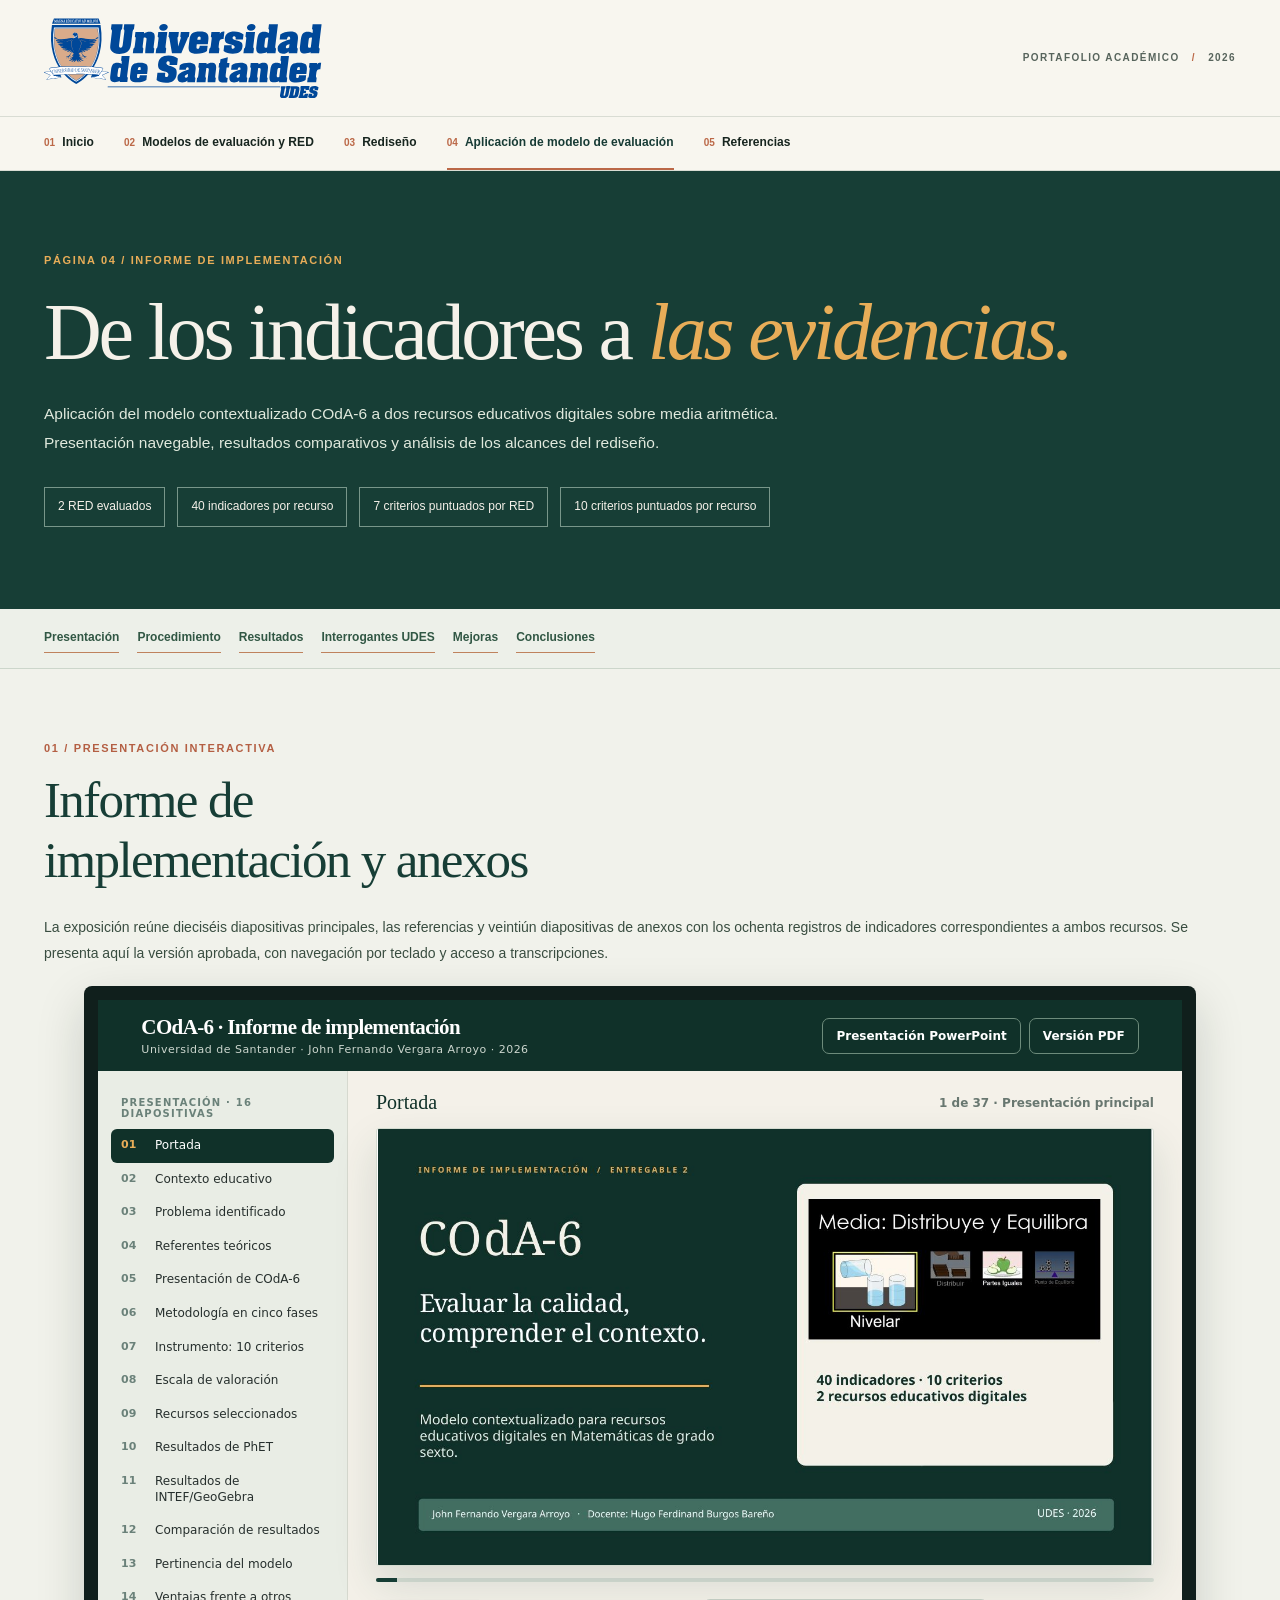
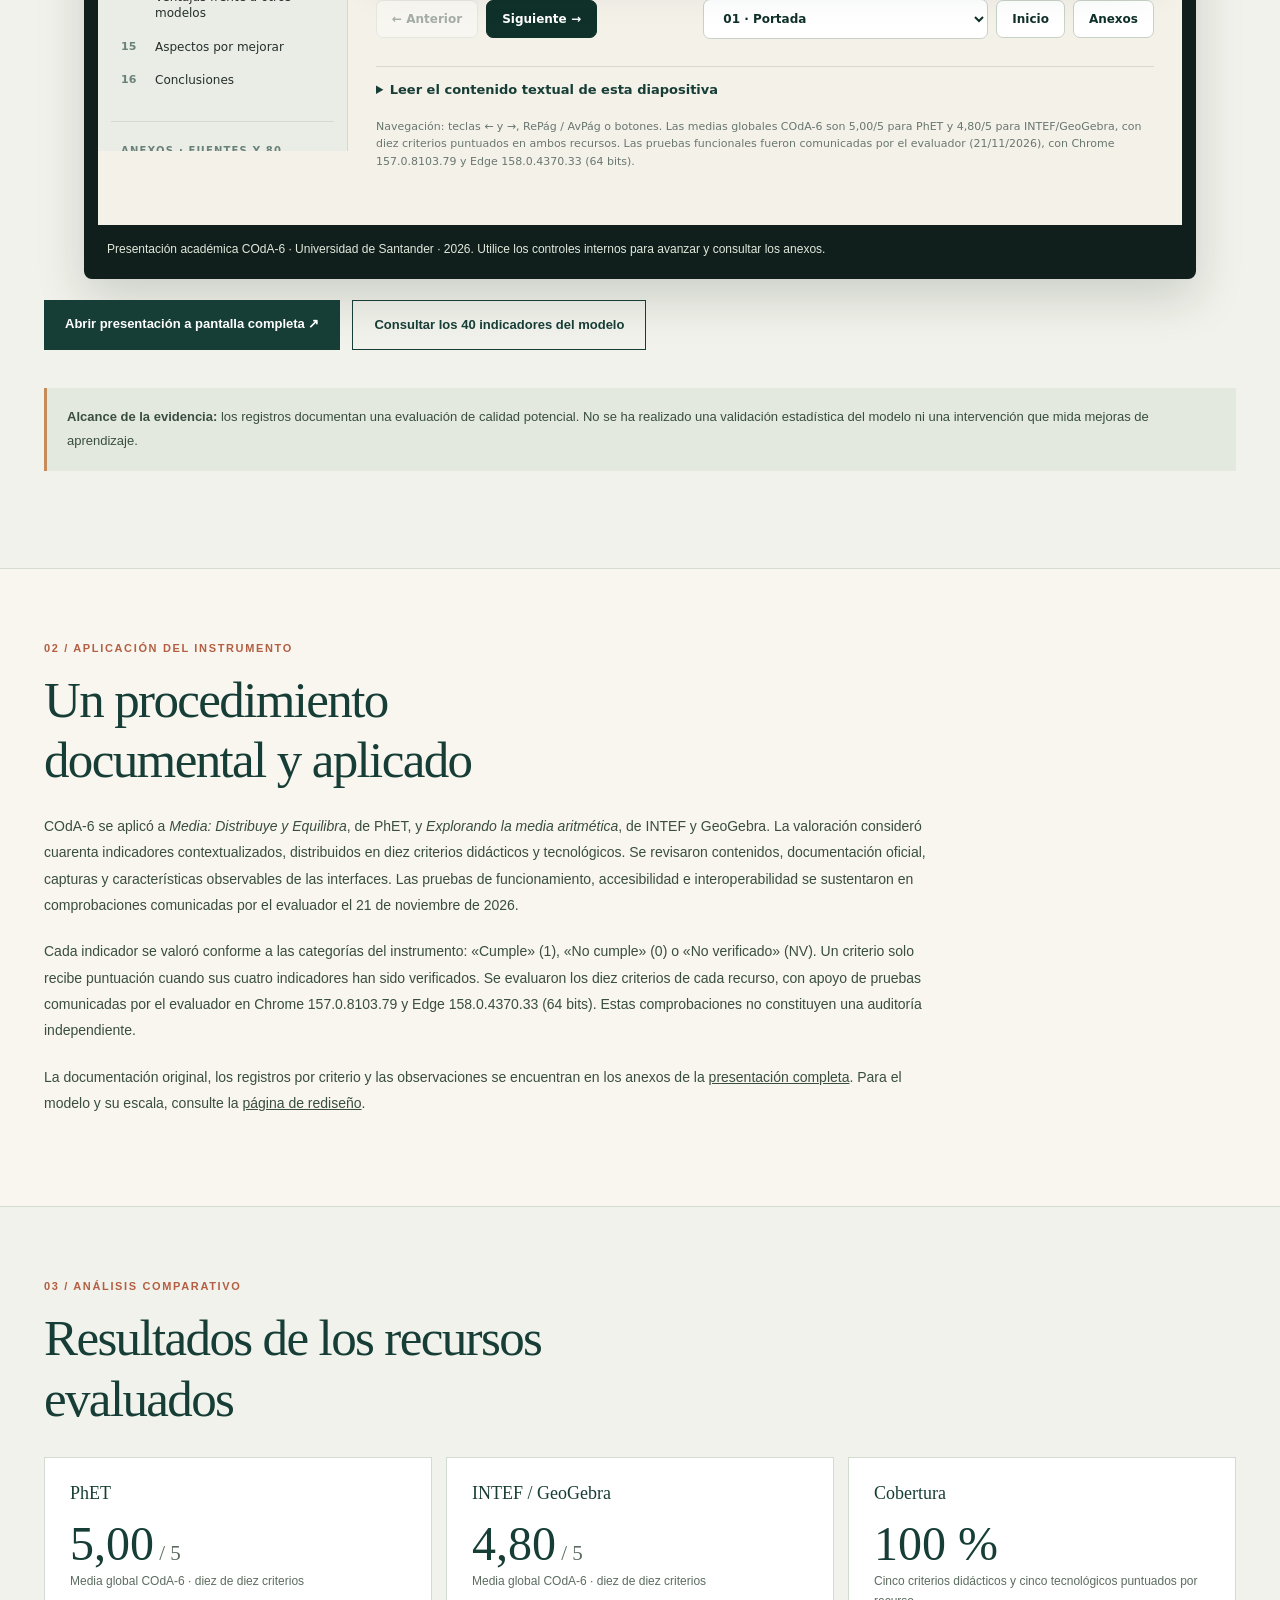
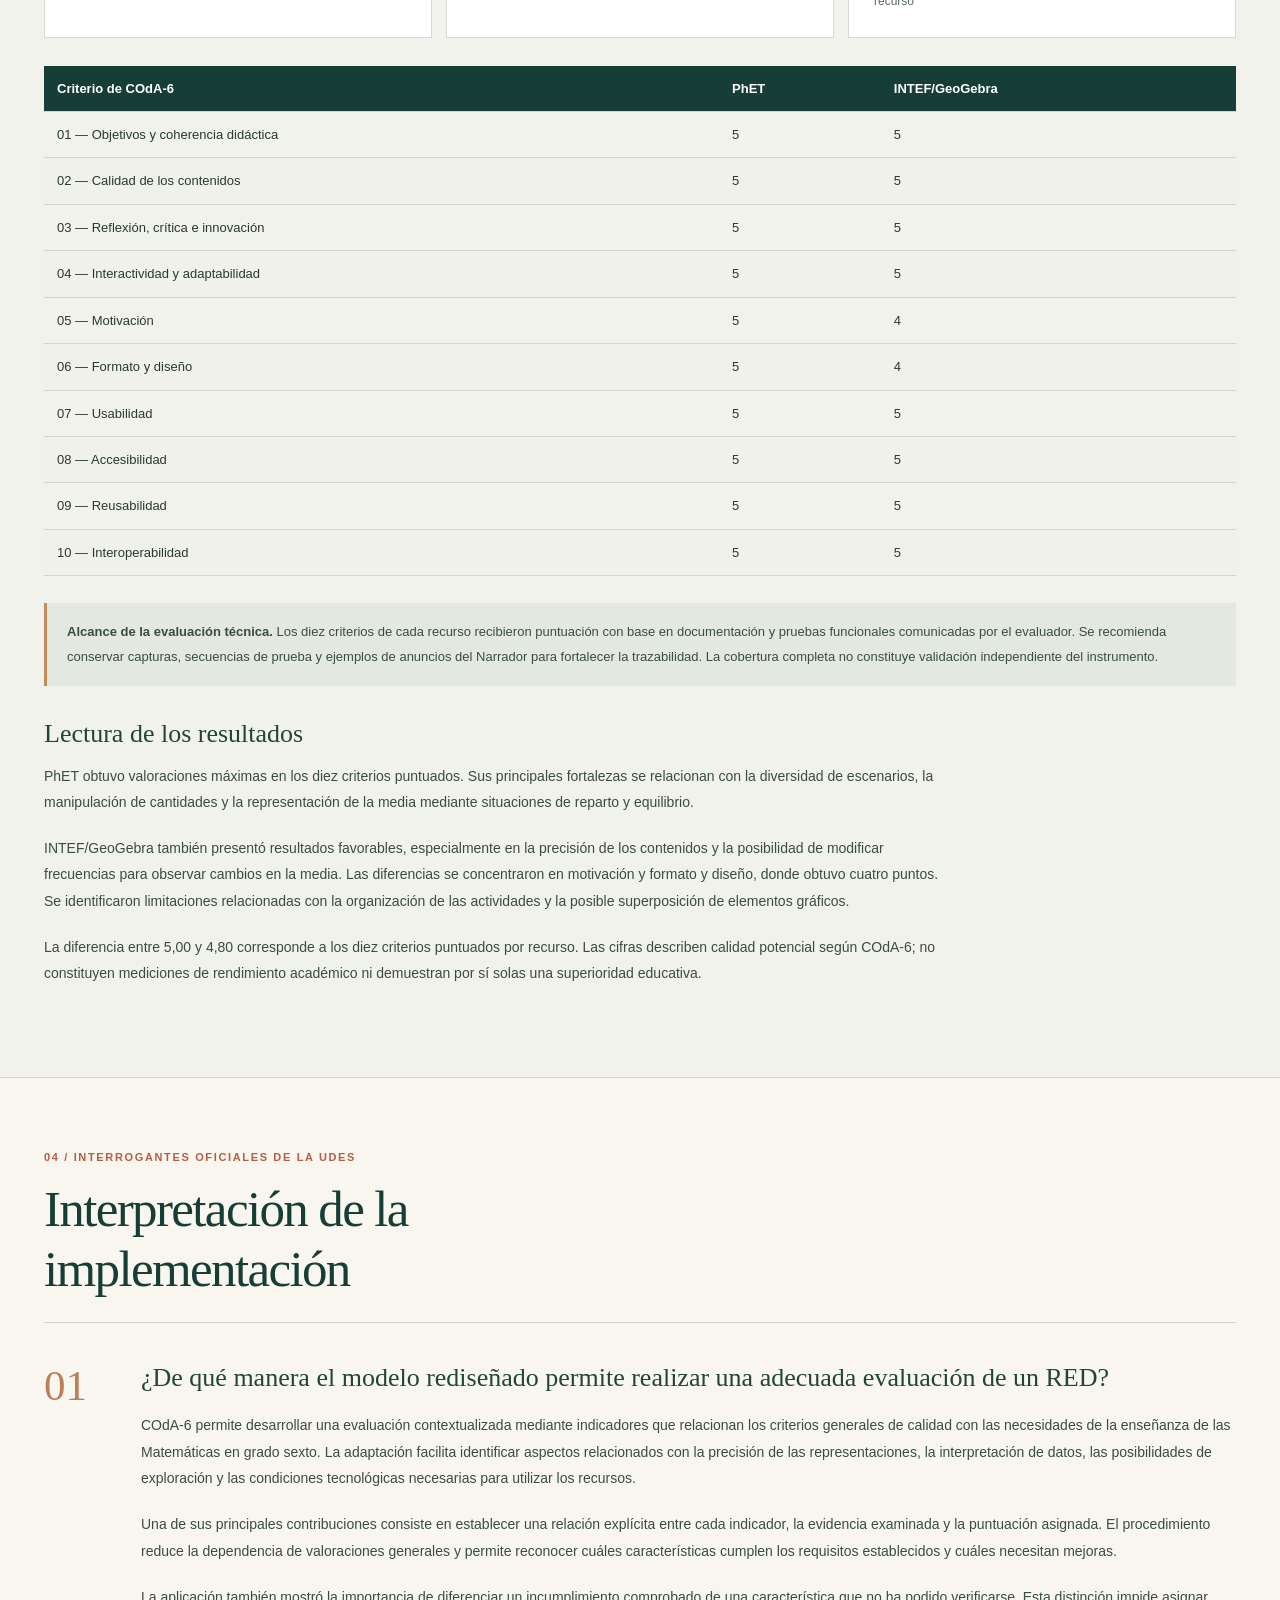
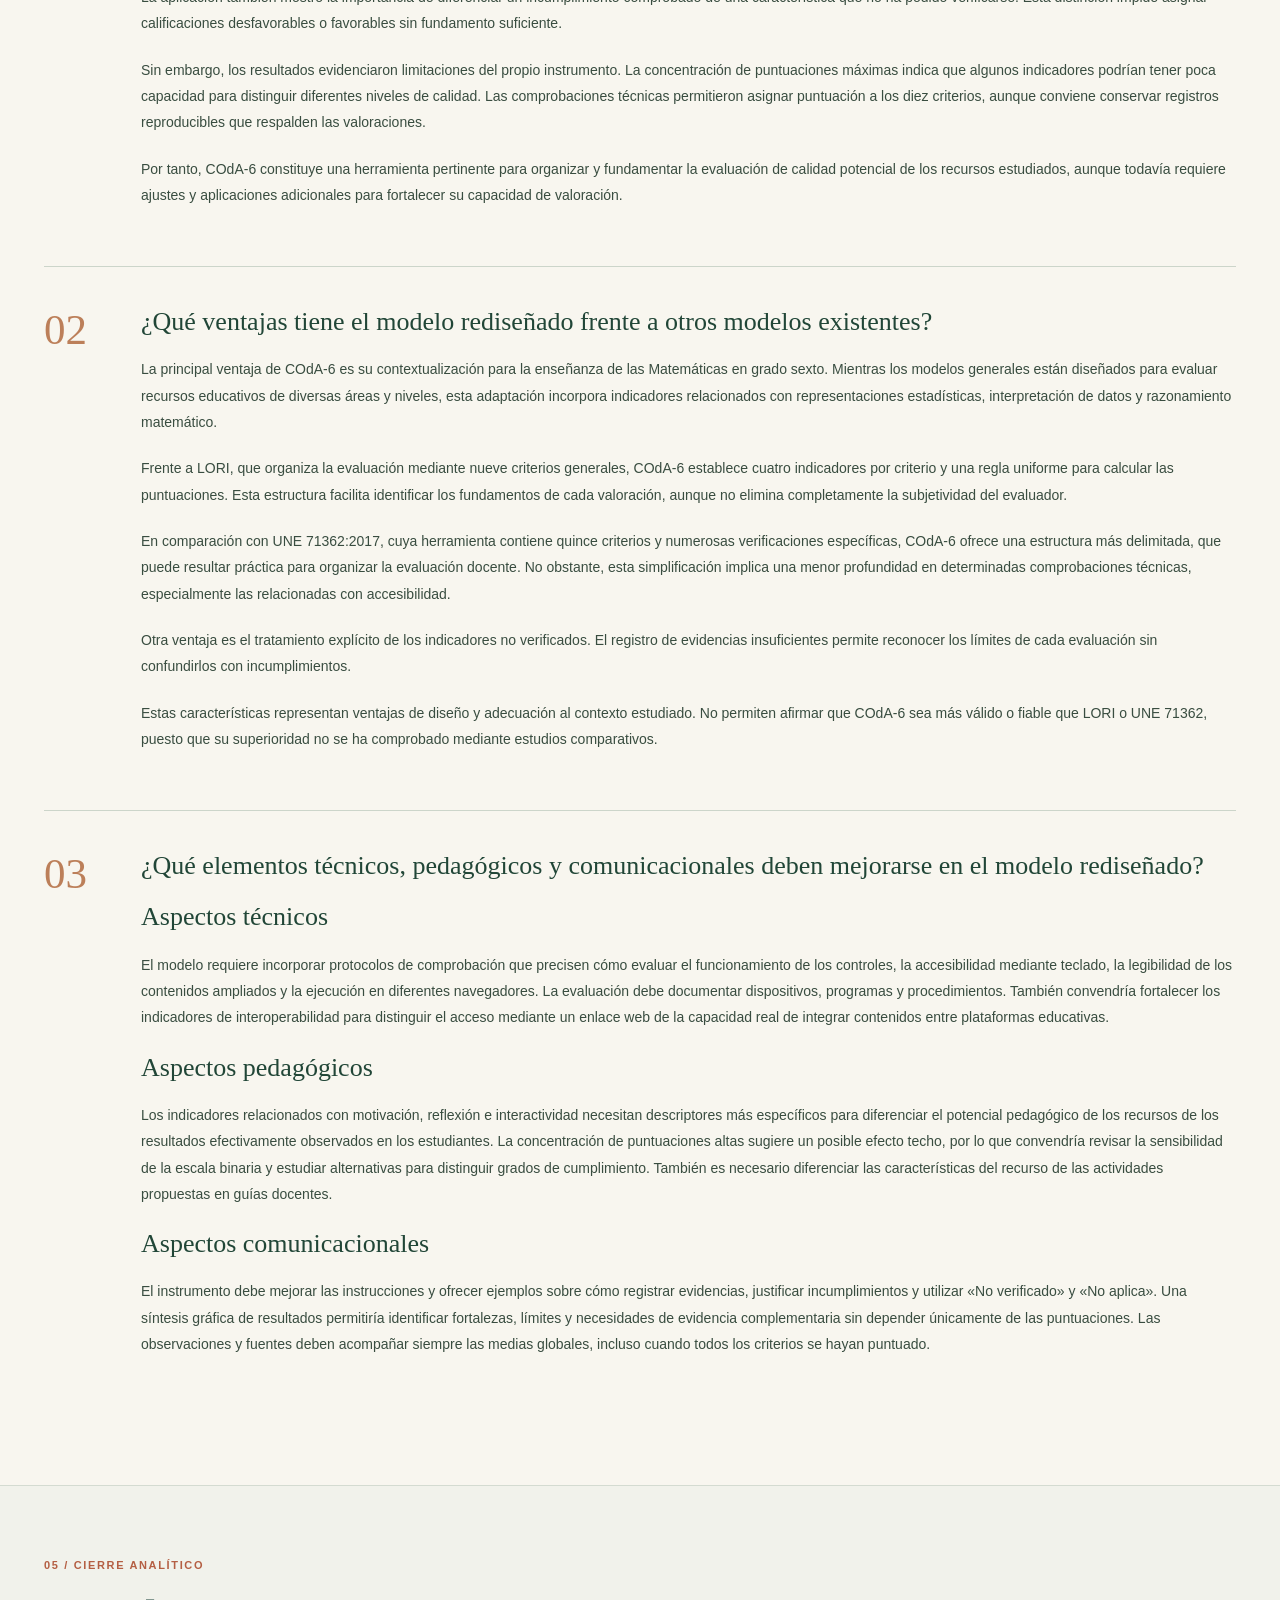
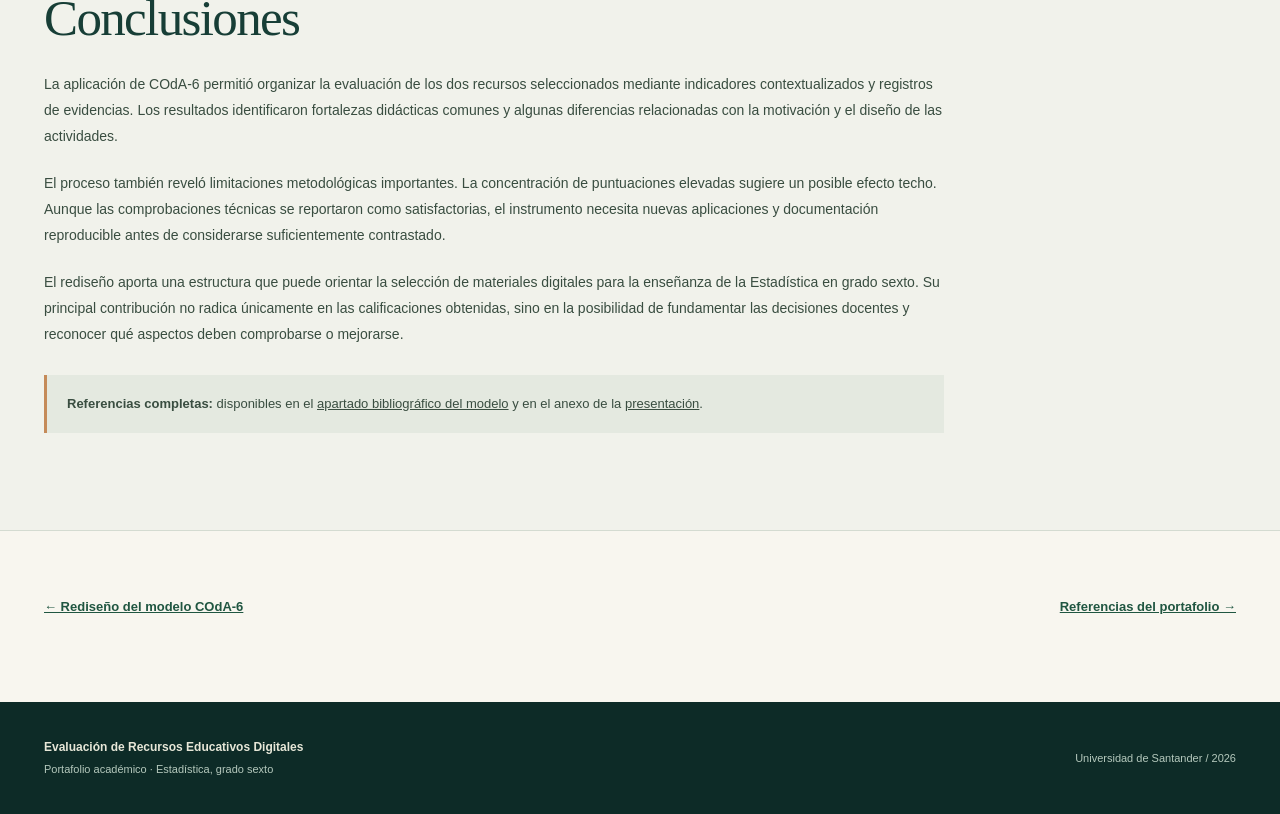
==== commit 59f4e823: "Aplicar únicamente tres correcciones académicas: metodología, historial y transcripción accesible" ====
--- a/aplicacion-modelo.html
+++ b/aplicacion-modelo.html
@@ -29,10 +29,10 @@
 @media(max-width:790px){.ca-hero{padding:60px 0}.ca-trio,.ca-grid{grid-template-columns:1fr}.ca-question{grid-template-columns:1fr;gap:6px;padding:30px 0}.ca-question h3{font-size:23px}.ca-section{padding:54px 0}.ca-figure{padding:6px}.ca-figure figcaption{font-size:11px}.ca-footer{flex-wrap:wrap}}@media print{.ca-hero{background:#fff;color:#173e36}.ca-hero h1,.ca-hero h1 em,.ca-hero p{color:#173e36}.ca-menu,.ca-figure{display:none}}</style>
 <section class="ca-hero"><div class="frame"><div class="ca-kicker">PÁGINA 04 / INFORME DE IMPLEMENTACIÓN</div><h1>De los indicadores a <em>las evidencias.</em></h1><p>Aplicación del modelo contextualizado COdA-6 a dos recursos educativos digitales sobre media aritmética. Presentación navegable, resultados comparativos y análisis de los alcances del rediseño.</p><div class="ca-pills"><span>2 RED evaluados</span><span>40 indicadores por recurso</span><span>7 criterios puntuados por RED</span><span>10 criterios puntuados por recurso</span></div></div></section>
 <nav class="ca-menu" aria-label="Secciones de la aplicación"><div class="frame"><a href="#presentacion">Presentación</a><a href="#procedimiento">Procedimiento</a><a href="#resultados">Resultados</a><a href="#preguntas">Interrogantes UDES</a><a href="#mejoras">Mejoras</a><a href="#conclusiones">Conclusiones</a></div></nav>
-<section id="presentacion" class="ca-section"><div class="frame"><div class="ca-kicker">01 / PRESENTACIÓN INTERACTIVA</div><h2>Informe de implementación y anexos</h2><p>La exposición reúne dieciséis diapositivas principales, las referencias y veintiún diapositivas de anexos con los ochenta registros de indicadores correspondientes a ambos recursos. Se presenta aquí la versión aprobada, con navegación por teclado y acceso a transcripciones.</p><figure class="ca-figure"><iframe id="coda6-embed" src="presentacion-coda6.html?v=imagenes-finales-20261121" title="Presentación interactiva COdA-6, informe de implementación y anexos" loading="lazy" scrolling="no" allowfullscreen></iframe><figcaption>Presentación académica COdA-6 · Universidad de Santander · 2026. Utilice los controles internos para avanzar y consultar los anexos.</figcaption></figure><div class="ca-actions"><a href="presentacion-coda6.html" target="_blank" rel="noopener">Abrir presentación a pantalla completa ↗</a><a class="secondary" href="rediseno.html#instrumento">Consultar los 40 indicadores del modelo</a></div><div class="ca-warning"><p><strong>Alcance de la evidencia:</strong> los registros documentan una evaluación de calidad potencial. No se ha realizado una validación estadística del modelo ni una intervención que mida mejoras de aprendizaje.</p></div></div></section>
-<section id="procedimiento" class="ca-section"><div class="frame"><div class="ca-kicker">02 / APLICACIÓN DEL INSTRUMENTO</div><h2>Un procedimiento documental y aplicado</h2><div class="ca-body"><p>COdA-6 se aplicó a <em>Media: Distribuye y Equilibra</em>, de PhET, y <em>Explorando la media aritmética</em>, de INTEF y GeoGebra. La valoración consideró cuarenta indicadores contextualizados, distribuidos en diez criterios didácticos y tecnológicos. Se revisaron contenidos, documentación oficial, capturas y características observables de las interfaces; las pruebas técnicas inicialmente no verificadas se completaron mediante comprobaciones comunicadas por el evaluador el 21 de noviembre de 2026.</p><p>Cada indicador recibió la categoría «Cumple» (1), «No cumple» (0) o «No verificado» (NV). Conforme a la escala aprobada, un criterio con uno o más indicadores NV no recibe puntuación. En el cierre se puntuaron los diez criterios de ambos recursos según los reportes del evaluador. Se registraron Chrome 157.0.8103.79 y Edge 158.0.4370.33 (64 bits); las pruebas comunicadas no equivalen a auditoría independiente.</p><p>La documentación original, los registros por criterio y las observaciones se encuentran en los anexos de la <a href="presentacion-coda6.html#s17">presentación completa</a>. Para el modelo y su escala, consulte la <a href="rediseno.html#escala">página de rediseño</a>.</p></div></div></section>
-<section id="resultados" class="ca-section"><div class="frame"><div class="ca-kicker">03 / ANÁLISIS COMPARATIVO</div><h2>Resultados de los recursos evaluados</h2><div class="ca-trio"><article class="ca-stat"><h3>PhET</h3><div class="ca-amount">5,00<small style="display:inline;font-size:21px"> / 5</small></div><small>Media global COdA-6 · diez de diez criterios</small></article><article class="ca-stat"><h3>INTEF / GeoGebra</h3><div class="ca-amount">4,80<small style="display:inline;font-size:21px"> / 5</small></div><small>Media global COdA-6 · diez de diez criterios</small></article><article class="ca-stat"><h3>Cobertura</h3><div class="ca-amount">100 %</div><small>Cinco criterios didácticos y cinco tecnológicos puntuados por recurso</small></article></div><div class="ca-table-wrap"><table class="ca-table"><thead><tr><th>Criterio de COdA-6</th><th>PhET</th><th>INTEF/GeoGebra</th></tr></thead><tbody><tr><td>01 — Objetivos y coherencia didáctica</td><td class="">5</td><td class="">5</td></tr><tr><td>02 — Calidad de los contenidos</td><td class="">5</td><td class="">5</td></tr><tr><td>03 — Reflexión, crítica e innovación</td><td class="">5</td><td class="">5</td></tr><tr><td>04 — Interactividad y adaptabilidad</td><td class="">5</td><td class="">5</td></tr><tr><td>05 — Motivación</td><td class="">5</td><td class="">4</td></tr><tr><td>06 — Formato y diseño</td><td class="">5</td><td class="">4</td></tr><tr><td>07 — Usabilidad</td><td>5</td><td>5</td></tr><tr><td>08 — Accesibilidad</td><td>5</td><td>5</td></tr><tr><td>09 — Reusabilidad</td><td class="">5</td><td class="">5</td></tr><tr><td>10 — Interoperabilidad</td><td>5</td><td>5</td></tr></tbody></table></div><div class="ca-warning"><p><strong>Verificaciones completadas según declaración del evaluador.</strong> Se puntuaron 10/10 criterios por recurso. La segunda revisión del indicador INTEF 8.1 (teclado) sustituyó el resultado negativo inicial. Se recomienda conservar capturas, secuencias de prueba y ejemplos de anuncios del Narrador para fortalecer la trazabilidad. La cobertura completa no constituye validación independiente del instrumento.</p></div><h3>Lectura de los resultados</h3><div class="ca-body"><p>PhET obtuvo valoraciones máximas en los diez criterios puntuados. Sus principales fortalezas se relacionan con la diversidad de escenarios, la manipulación de cantidades y la representación de la media mediante situaciones de reparto y equilibrio.</p><p>INTEF/GeoGebra también presentó resultados favorables, especialmente en la precisión de los contenidos y la posibilidad de modificar frecuencias para observar cambios en la media. Las diferencias se concentraron en motivación y formato y diseño, donde obtuvo cuatro puntos. Se identificaron limitaciones relacionadas con la organización de las actividades y la posible superposición de elementos gráficos.</p><p>La diferencia entre 5,00 y 4,80 corresponde a los diez criterios puntuados por recurso. Las cifras describen calidad potencial según COdA-6; no constituyen mediciones de rendimiento académico ni demuestran por sí solas una superioridad educativa.</p></div></div></section>
-<section id="preguntas" class="ca-section"><div class="frame"><div class="ca-kicker">04 / INTERROGANTES OFICIALES DE LA UDES</div><h2>Interpretación de la implementación</h2><article class="ca-question"><div class="ca-qno">01</div><div><h3>¿De qué manera el modelo rediseñado permite realizar una adecuada evaluación de un RED?</h3><p>COdA-6 permite desarrollar una evaluación contextualizada mediante indicadores que relacionan los criterios generales de calidad con las necesidades de la enseñanza de las Matemáticas en grado sexto. La adaptación facilita identificar aspectos relacionados con la precisión de las representaciones, la interpretación de datos, las posibilidades de exploración y las condiciones tecnológicas necesarias para utilizar los recursos.</p><p>Una de sus principales contribuciones consiste en establecer una relación explícita entre cada indicador, la evidencia examinada y la puntuación asignada. El procedimiento reduce la dependencia de valoraciones generales y permite reconocer cuáles características cumplen los requisitos establecidos y cuáles necesitan mejoras.</p><p>La aplicación también mostró la importancia de diferenciar un incumplimiento comprobado de una característica que no ha podido verificarse. Esta distinción impide asignar calificaciones desfavorables o favorables sin fundamento suficiente.</p><p>Sin embargo, los resultados evidenciaron limitaciones del propio instrumento. La concentración de puntuaciones máximas indica que algunos indicadores podrían tener poca capacidad para distinguir diferentes niveles de calidad. La segunda ronda de verificaciones comunicada por el evaluador permitió puntuar los diez criterios. Aun así, conviene preservar registros técnicos reproducibles.</p><p>Por tanto, COdA-6 constituye una herramienta pertinente para organizar y fundamentar la evaluación de calidad potencial de los recursos estudiados, aunque todavía requiere ajustes y aplicaciones adicionales para fortalecer su capacidad de valoración.</p></div></article><article class="ca-question"><div class="ca-qno">02</div><div><h3>¿Qué ventajas tiene el modelo rediseñado frente a otros modelos existentes?</h3><p>La principal ventaja de COdA-6 es su contextualización para la enseñanza de las Matemáticas en grado sexto. Mientras los modelos generales están diseñados para evaluar recursos educativos de diversas áreas y niveles, esta adaptación incorpora indicadores relacionados con representaciones estadísticas, interpretación de datos y razonamiento matemático.</p><p>Frente a LORI, que organiza la evaluación mediante nueve criterios generales, COdA-6 establece cuatro indicadores por criterio y una regla uniforme para calcular las puntuaciones. Esta estructura facilita identificar los fundamentos de cada valoración, aunque no elimina completamente la subjetividad del evaluador.</p><p>En comparación con UNE 71362:2017, cuya herramienta contiene quince criterios y numerosas verificaciones específicas, COdA-6 ofrece una estructura más delimitada, que puede resultar práctica para organizar la evaluación docente. No obstante, esta simplificación implica una menor profundidad en determinadas comprobaciones técnicas, especialmente las relacionadas con accesibilidad.</p><p>Otra ventaja es el tratamiento explícito de los indicadores no verificados. El registro de evidencias insuficientes permite reconocer los límites de cada evaluación sin confundirlos con incumplimientos.</p><p>Estas características representan ventajas de diseño y adecuación al contexto estudiado. No permiten afirmar que COdA-6 sea más válido o fiable que LORI o UNE 71362, puesto que su superioridad no se ha comprobado mediante estudios comparativos.</p></div></article><article id="mejoras" class="ca-question"><div class="ca-qno">03</div><div><h3>¿Qué elementos técnicos, pedagógicos y comunicacionales deben mejorarse en el modelo rediseñado?</h3><h3>Aspectos técnicos</h3><p>El modelo requiere incorporar protocolos de comprobación que precisen cómo evaluar el funcionamiento de los controles, la accesibilidad mediante teclado, la legibilidad de los contenidos ampliados y la ejecución en diferentes navegadores. La evaluación debe documentar dispositivos, programas y procedimientos. También convendría fortalecer los indicadores de interoperabilidad para distinguir el acceso mediante un enlace web de la capacidad real de integrar contenidos entre plataformas educativas.</p><h3>Aspectos pedagógicos</h3><p>Los indicadores relacionados con motivación, reflexión e interactividad necesitan descriptores más específicos para diferenciar el potencial pedagógico de los recursos de los resultados efectivamente observados en los estudiantes. La concentración de puntuaciones altas sugiere un posible efecto techo, por lo que convendría revisar la sensibilidad de la escala binaria y estudiar alternativas para distinguir grados de cumplimiento. También es necesario diferenciar las características del recurso de las actividades propuestas en guías docentes.</p><h3>Aspectos comunicacionales</h3><p>El instrumento debe mejorar las instrucciones y ofrecer ejemplos sobre cómo registrar evidencias, justificar incumplimientos y utilizar «No verificado» y «No aplica». Una síntesis gráfica de resultados permitiría identificar fortalezas, límites y necesidades de evidencia complementaria sin depender únicamente de las puntuaciones. Las observaciones y fuentes deben acompañar siempre las medias globales, incluso cuando todos los criterios se hayan puntuado.</p></div></article></div></section>
+<section id="presentacion" class="ca-section"><div class="frame"><div class="ca-kicker">01 / PRESENTACIÓN INTERACTIVA</div><h2>Informe de implementación y anexos</h2><p>La exposición reúne dieciséis diapositivas principales, las referencias y veintiún diapositivas de anexos con los ochenta registros de indicadores correspondientes a ambos recursos. Se presenta aquí la versión aprobada, con navegación por teclado y acceso a transcripciones.</p><figure class="ca-figure"><iframe id="coda6-embed" src="presentacion-coda6.html?v=tipografia-integrada-20261121" title="Presentación interactiva COdA-6, informe de implementación y anexos" loading="lazy" scrolling="no" allowfullscreen></iframe><figcaption>Presentación académica COdA-6 · Universidad de Santander · 2026. Utilice los controles internos para avanzar y consultar los anexos.</figcaption></figure><div class="ca-actions"><a href="presentacion-coda6.html" target="_blank" rel="noopener">Abrir presentación a pantalla completa ↗</a><a class="secondary" href="rediseno.html#instrumento">Consultar los 40 indicadores del modelo</a></div><div class="ca-warning"><p><strong>Alcance de la evidencia:</strong> los registros documentan una evaluación de calidad potencial. No se ha realizado una validación estadística del modelo ni una intervención que mida mejoras de aprendizaje.</p></div></div></section>
+<section id="procedimiento" class="ca-section"><div class="frame"><div class="ca-kicker">02 / APLICACIÓN DEL INSTRUMENTO</div><h2>Un procedimiento documental y aplicado</h2><div class="ca-body"><p>COdA-6 se aplicó a <em>Media: Distribuye y Equilibra</em>, de PhET, y <em>Explorando la media aritmética</em>, de INTEF y GeoGebra. La valoración consideró cuarenta indicadores contextualizados, distribuidos en diez criterios didácticos y tecnológicos. Se revisaron contenidos, documentación oficial, capturas y características observables de las interfaces. Las pruebas de funcionamiento, accesibilidad e interoperabilidad se sustentaron en comprobaciones comunicadas por el evaluador el 21 de noviembre de 2026.</p><p>Cada indicador se valoró conforme a las categorías del instrumento: «Cumple» (1), «No cumple» (0) o «No verificado» (NV). Un criterio solo recibe puntuación cuando sus cuatro indicadores han sido verificados. Se evaluaron los diez criterios de cada recurso, con apoyo de pruebas comunicadas por el evaluador en Chrome 157.0.8103.79 y Edge 158.0.4370.33 (64 bits). Estas comprobaciones no constituyen una auditoría independiente.</p><p>La documentación original, los registros por criterio y las observaciones se encuentran en los anexos de la <a href="presentacion-coda6.html#s17">presentación completa</a>. Para el modelo y su escala, consulte la <a href="rediseno.html#escala">página de rediseño</a>.</p></div></div></section>
+<section id="resultados" class="ca-section"><div class="frame"><div class="ca-kicker">03 / ANÁLISIS COMPARATIVO</div><h2>Resultados de los recursos evaluados</h2><div class="ca-trio"><article class="ca-stat"><h3>PhET</h3><div class="ca-amount">5,00<small style="display:inline;font-size:21px"> / 5</small></div><small>Media global COdA-6 · diez de diez criterios</small></article><article class="ca-stat"><h3>INTEF / GeoGebra</h3><div class="ca-amount">4,80<small style="display:inline;font-size:21px"> / 5</small></div><small>Media global COdA-6 · diez de diez criterios</small></article><article class="ca-stat"><h3>Cobertura</h3><div class="ca-amount">100 %</div><small>Cinco criterios didácticos y cinco tecnológicos puntuados por recurso</small></article></div><div class="ca-table-wrap"><table class="ca-table"><thead><tr><th>Criterio de COdA-6</th><th>PhET</th><th>INTEF/GeoGebra</th></tr></thead><tbody><tr><td>01 — Objetivos y coherencia didáctica</td><td class="">5</td><td class="">5</td></tr><tr><td>02 — Calidad de los contenidos</td><td class="">5</td><td class="">5</td></tr><tr><td>03 — Reflexión, crítica e innovación</td><td class="">5</td><td class="">5</td></tr><tr><td>04 — Interactividad y adaptabilidad</td><td class="">5</td><td class="">5</td></tr><tr><td>05 — Motivación</td><td class="">5</td><td class="">4</td></tr><tr><td>06 — Formato y diseño</td><td class="">5</td><td class="">4</td></tr><tr><td>07 — Usabilidad</td><td>5</td><td>5</td></tr><tr><td>08 — Accesibilidad</td><td>5</td><td>5</td></tr><tr><td>09 — Reusabilidad</td><td class="">5</td><td class="">5</td></tr><tr><td>10 — Interoperabilidad</td><td>5</td><td>5</td></tr></tbody></table></div><div class="ca-warning"><p><strong>Alcance de la evaluación técnica.</strong> Los diez criterios de cada recurso recibieron puntuación con base en documentación y pruebas funcionales comunicadas por el evaluador. Se recomienda conservar capturas, secuencias de prueba y ejemplos de anuncios del Narrador para fortalecer la trazabilidad. La cobertura completa no constituye validación independiente del instrumento.</p></div><h3>Lectura de los resultados</h3><div class="ca-body"><p>PhET obtuvo valoraciones máximas en los diez criterios puntuados. Sus principales fortalezas se relacionan con la diversidad de escenarios, la manipulación de cantidades y la representación de la media mediante situaciones de reparto y equilibrio.</p><p>INTEF/GeoGebra también presentó resultados favorables, especialmente en la precisión de los contenidos y la posibilidad de modificar frecuencias para observar cambios en la media. Las diferencias se concentraron en motivación y formato y diseño, donde obtuvo cuatro puntos. Se identificaron limitaciones relacionadas con la organización de las actividades y la posible superposición de elementos gráficos.</p><p>La diferencia entre 5,00 y 4,80 corresponde a los diez criterios puntuados por recurso. Las cifras describen calidad potencial según COdA-6; no constituyen mediciones de rendimiento académico ni demuestran por sí solas una superioridad educativa.</p></div></div></section>
+<section id="preguntas" class="ca-section"><div class="frame"><div class="ca-kicker">04 / INTERROGANTES OFICIALES DE LA UDES</div><h2>Interpretación de la implementación</h2><article class="ca-question"><div class="ca-qno">01</div><div><h3>¿De qué manera el modelo rediseñado permite realizar una adecuada evaluación de un RED?</h3><p>COdA-6 permite desarrollar una evaluación contextualizada mediante indicadores que relacionan los criterios generales de calidad con las necesidades de la enseñanza de las Matemáticas en grado sexto. La adaptación facilita identificar aspectos relacionados con la precisión de las representaciones, la interpretación de datos, las posibilidades de exploración y las condiciones tecnológicas necesarias para utilizar los recursos.</p><p>Una de sus principales contribuciones consiste en establecer una relación explícita entre cada indicador, la evidencia examinada y la puntuación asignada. El procedimiento reduce la dependencia de valoraciones generales y permite reconocer cuáles características cumplen los requisitos establecidos y cuáles necesitan mejoras.</p><p>La aplicación también mostró la importancia de diferenciar un incumplimiento comprobado de una característica que no ha podido verificarse. Esta distinción impide asignar calificaciones desfavorables o favorables sin fundamento suficiente.</p><p>Sin embargo, los resultados evidenciaron limitaciones del propio instrumento. La concentración de puntuaciones máximas indica que algunos indicadores podrían tener poca capacidad para distinguir diferentes niveles de calidad. Las comprobaciones técnicas permitieron asignar puntuación a los diez criterios, aunque conviene conservar registros reproducibles que respalden las valoraciones.</p><p>Por tanto, COdA-6 constituye una herramienta pertinente para organizar y fundamentar la evaluación de calidad potencial de los recursos estudiados, aunque todavía requiere ajustes y aplicaciones adicionales para fortalecer su capacidad de valoración.</p></div></article><article class="ca-question"><div class="ca-qno">02</div><div><h3>¿Qué ventajas tiene el modelo rediseñado frente a otros modelos existentes?</h3><p>La principal ventaja de COdA-6 es su contextualización para la enseñanza de las Matemáticas en grado sexto. Mientras los modelos generales están diseñados para evaluar recursos educativos de diversas áreas y niveles, esta adaptación incorpora indicadores relacionados con representaciones estadísticas, interpretación de datos y razonamiento matemático.</p><p>Frente a LORI, que organiza la evaluación mediante nueve criterios generales, COdA-6 establece cuatro indicadores por criterio y una regla uniforme para calcular las puntuaciones. Esta estructura facilita identificar los fundamentos de cada valoración, aunque no elimina completamente la subjetividad del evaluador.</p><p>En comparación con UNE 71362:2017, cuya herramienta contiene quince criterios y numerosas verificaciones específicas, COdA-6 ofrece una estructura más delimitada, que puede resultar práctica para organizar la evaluación docente. No obstante, esta simplificación implica una menor profundidad en determinadas comprobaciones técnicas, especialmente las relacionadas con accesibilidad.</p><p>Otra ventaja es el tratamiento explícito de los indicadores no verificados. El registro de evidencias insuficientes permite reconocer los límites de cada evaluación sin confundirlos con incumplimientos.</p><p>Estas características representan ventajas de diseño y adecuación al contexto estudiado. No permiten afirmar que COdA-6 sea más válido o fiable que LORI o UNE 71362, puesto que su superioridad no se ha comprobado mediante estudios comparativos.</p></div></article><article id="mejoras" class="ca-question"><div class="ca-qno">03</div><div><h3>¿Qué elementos técnicos, pedagógicos y comunicacionales deben mejorarse en el modelo rediseñado?</h3><h3>Aspectos técnicos</h3><p>El modelo requiere incorporar protocolos de comprobación que precisen cómo evaluar el funcionamiento de los controles, la accesibilidad mediante teclado, la legibilidad de los contenidos ampliados y la ejecución en diferentes navegadores. La evaluación debe documentar dispositivos, programas y procedimientos. También convendría fortalecer los indicadores de interoperabilidad para distinguir el acceso mediante un enlace web de la capacidad real de integrar contenidos entre plataformas educativas.</p><h3>Aspectos pedagógicos</h3><p>Los indicadores relacionados con motivación, reflexión e interactividad necesitan descriptores más específicos para diferenciar el potencial pedagógico de los recursos de los resultados efectivamente observados en los estudiantes. La concentración de puntuaciones altas sugiere un posible efecto techo, por lo que convendría revisar la sensibilidad de la escala binaria y estudiar alternativas para distinguir grados de cumplimiento. También es necesario diferenciar las características del recurso de las actividades propuestas en guías docentes.</p><h3>Aspectos comunicacionales</h3><p>El instrumento debe mejorar las instrucciones y ofrecer ejemplos sobre cómo registrar evidencias, justificar incumplimientos y utilizar «No verificado» y «No aplica». Una síntesis gráfica de resultados permitiría identificar fortalezas, límites y necesidades de evidencia complementaria sin depender únicamente de las puntuaciones. Las observaciones y fuentes deben acompañar siempre las medias globales, incluso cuando todos los criterios se hayan puntuado.</p></div></article></div></section>
 <section id="conclusiones" class="ca-section"><div class="frame"><div class="ca-kicker">05 / CIERRE ANALÍTICO</div><h2>Conclusiones</h2><div class="ca-body"><p>La aplicación de COdA-6 permitió organizar la evaluación de los dos recursos seleccionados mediante indicadores contextualizados y registros de evidencias. Los resultados identificaron fortalezas didácticas comunes y algunas diferencias relacionadas con la motivación y el diseño de las actividades.</p><p>El proceso también reveló limitaciones metodológicas importantes. La concentración de puntuaciones elevadas sugiere un posible efecto techo. Aunque las comprobaciones técnicas se reportaron como satisfactorias, el instrumento necesita nuevas aplicaciones y documentación reproducible antes de considerarse suficientemente contrastado.</p><p>El rediseño aporta una estructura que puede orientar la selección de materiales digitales para la enseñanza de la Estadística en grado sexto. Su principal contribución no radica únicamente en las calificaciones obtenidas, sino en la posibilidad de fundamentar las decisiones docentes y reconocer qué aspectos deben comprobarse o mejorarse.</p><div class="ca-warning"><p><strong>Referencias completas:</strong> disponibles en el <a href="rediseno.html#bibliografia">apartado bibliográfico del modelo</a> y en el anexo de la <a href="presentacion-coda6.html">presentación</a>.</p></div></div></div></section><div class="frame ca-footer"><a href="rediseno.html">← Rediseño del modelo COdA-6</a><a href="referencias.html">Referencias del portafolio →</a></div>
 </main>
   <footer class="site-footer"><div class="frame footer-inner"><div><strong>Evaluación de Recursos Educativos Digitales</strong><span>Portafolio académico · Estadística, grado sexto</span></div><span>Universidad de Santander / 2026</span></div></footer>
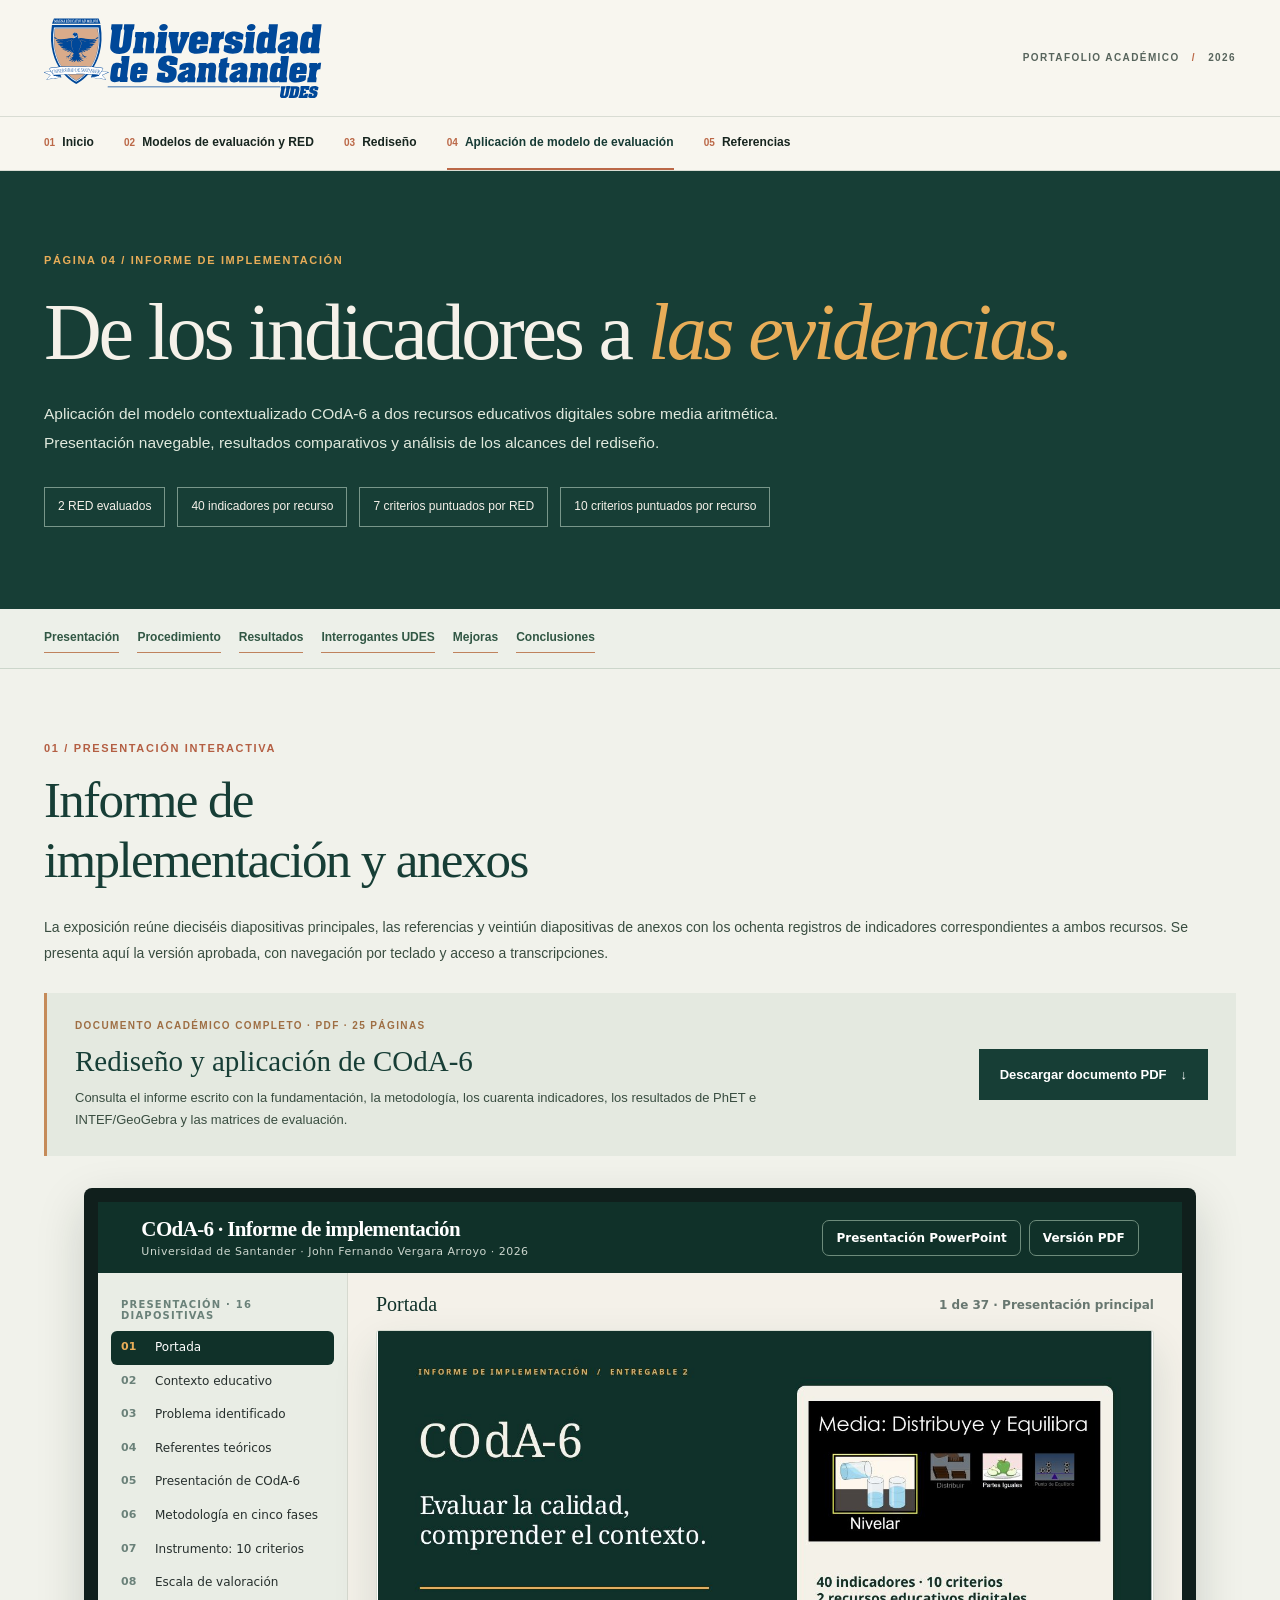
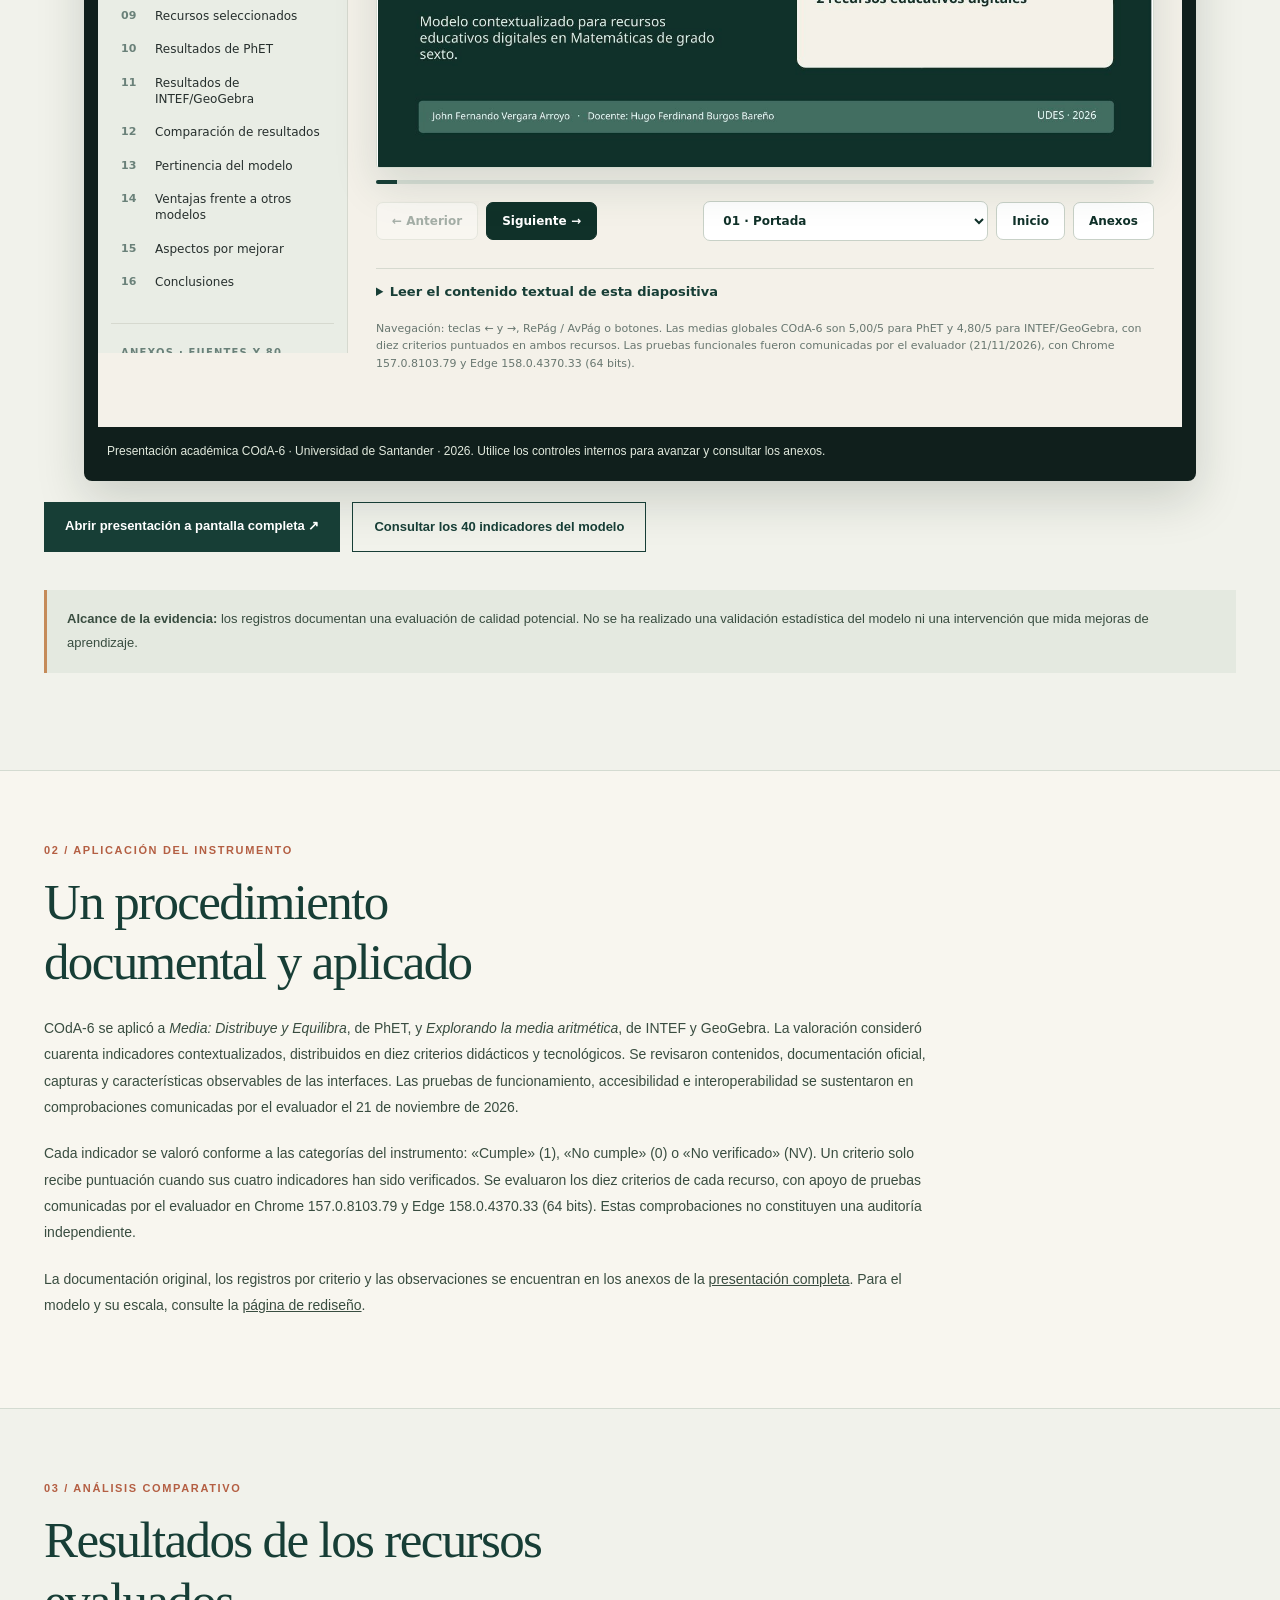
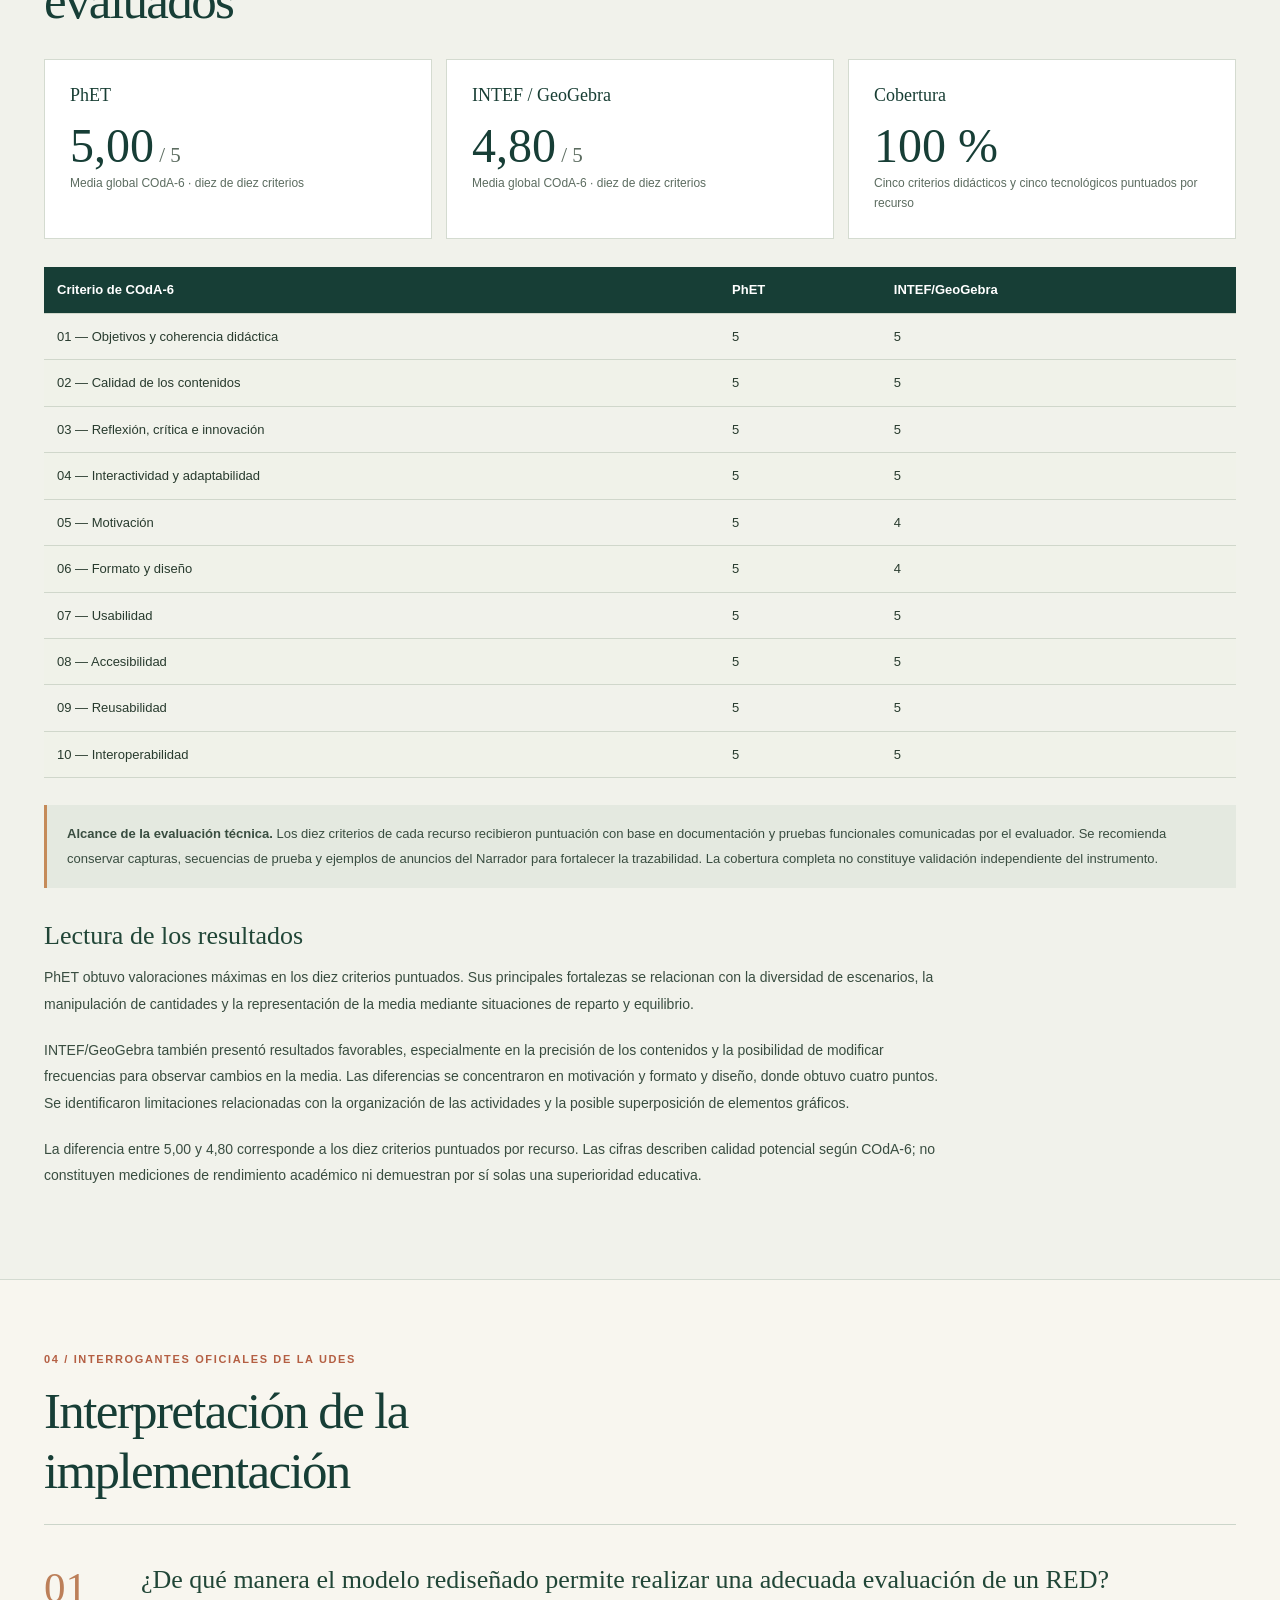
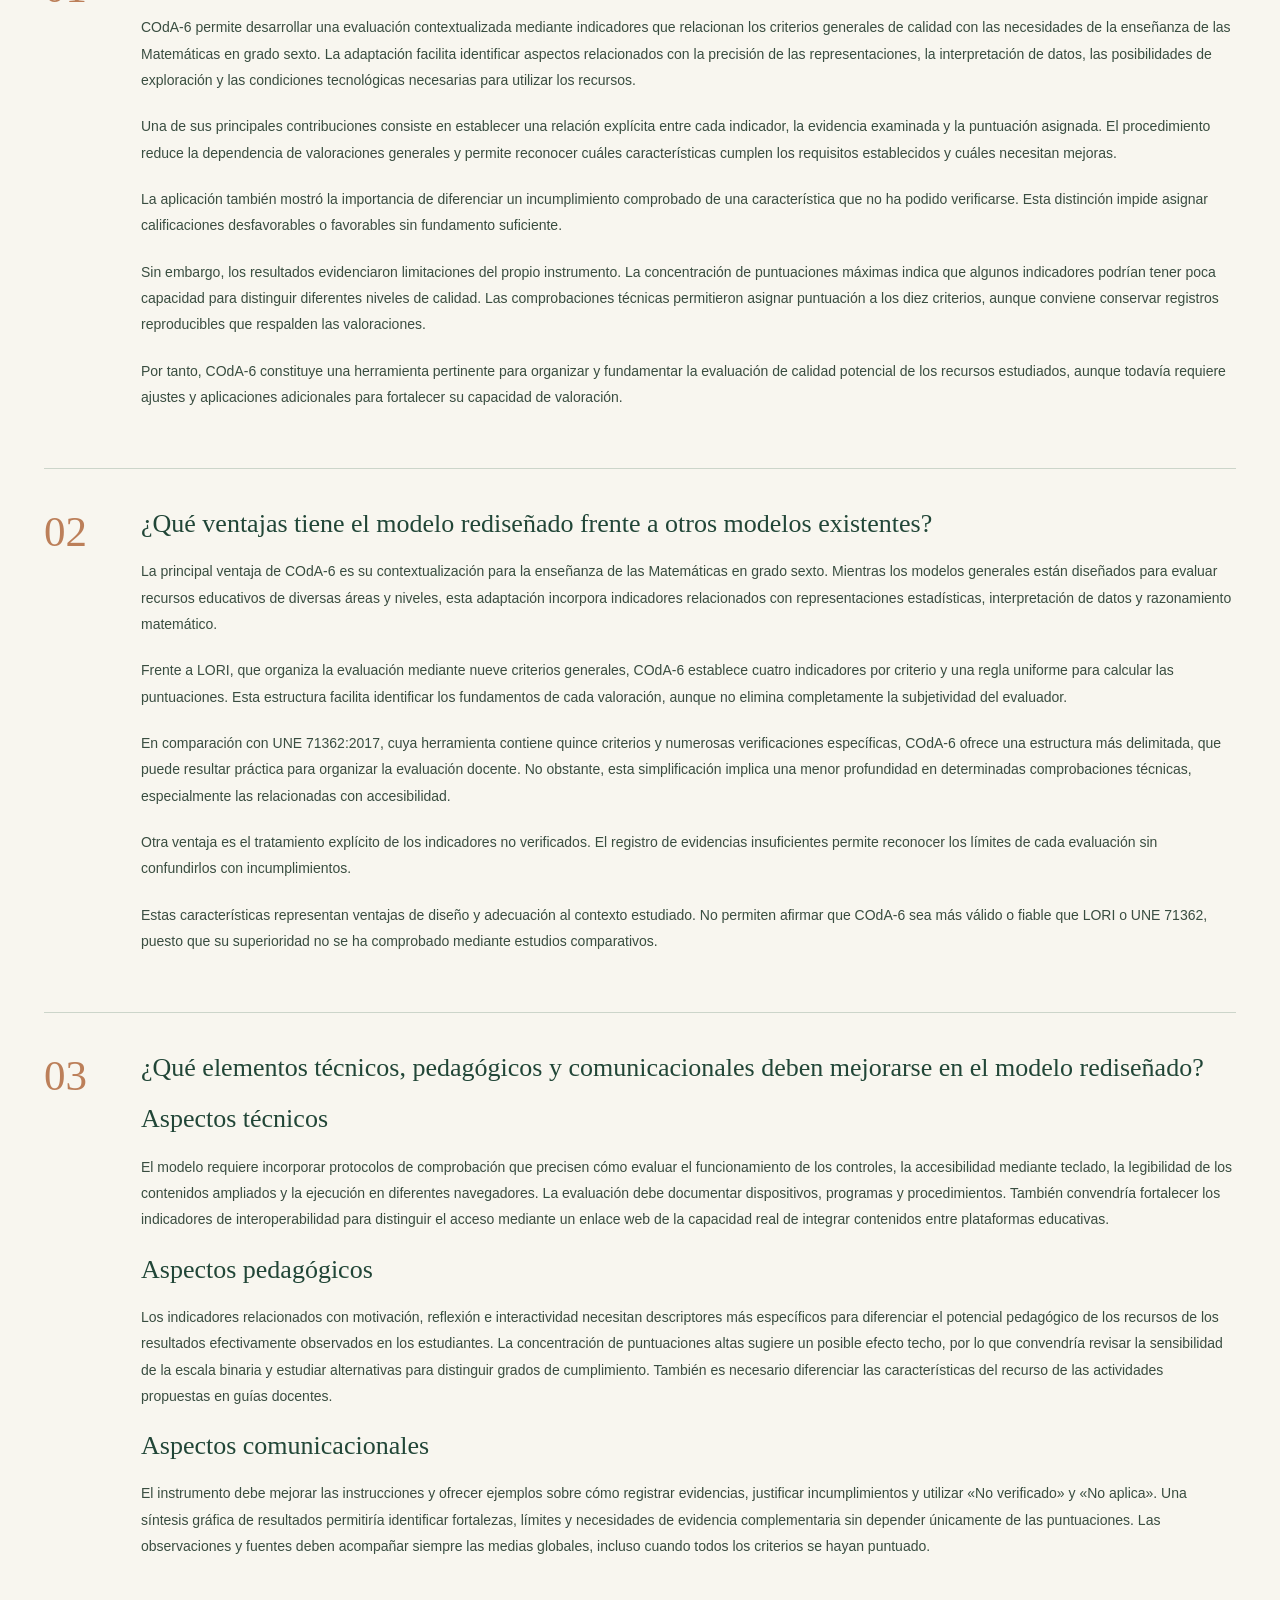
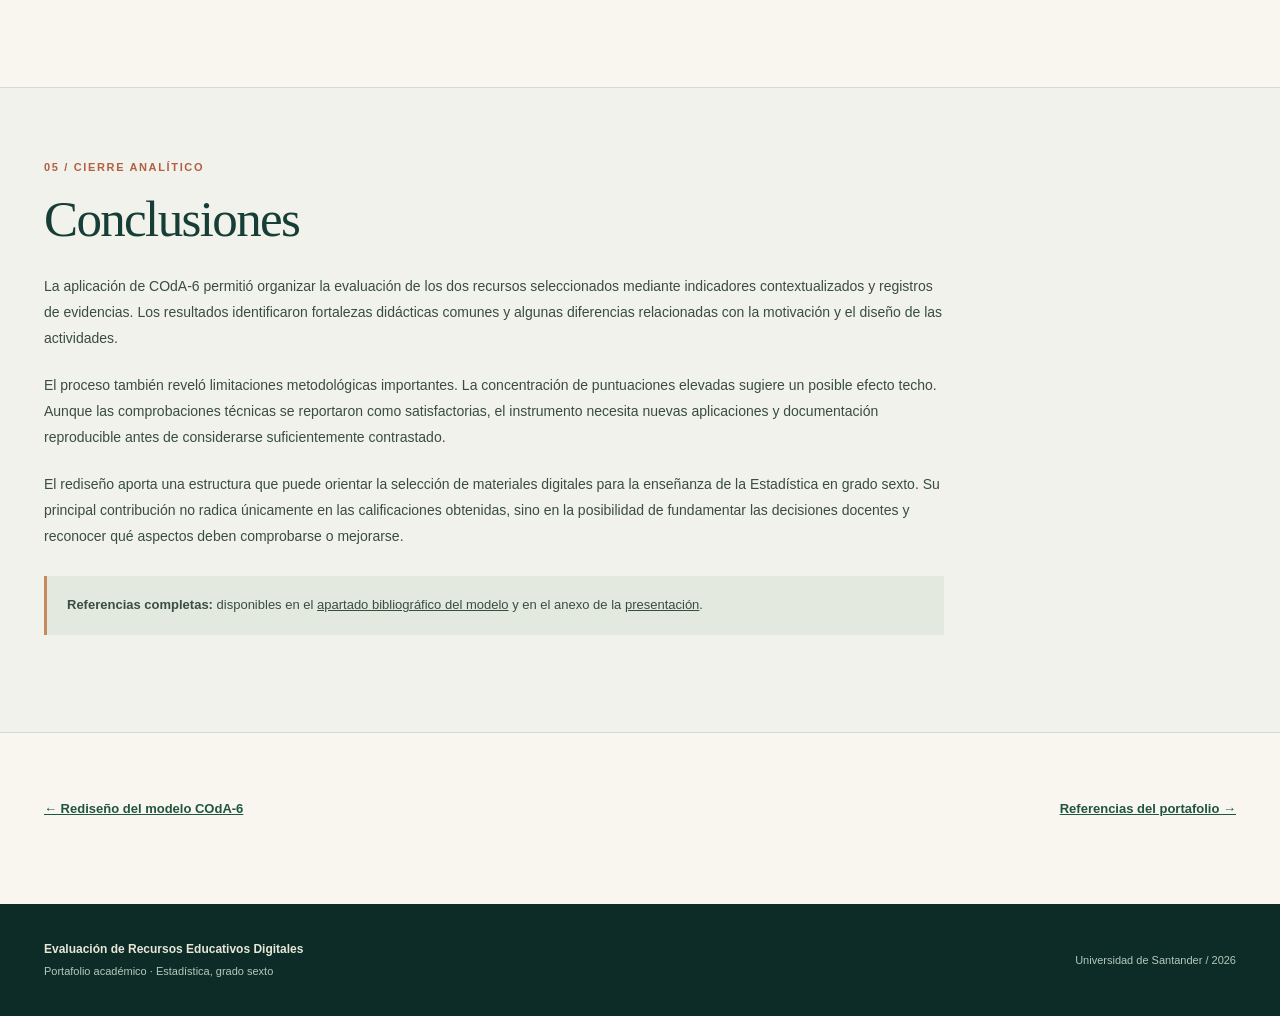
==== commit 4fa3be6d: "Incorporar PDF académico completo antes de presentación interactiva en aplicación" ====
--- a/aplicacion-modelo.html
+++ b/aplicacion-modelo.html
@@ -25,11 +25,11 @@
     </div></nav>
   </header>
   <main id="contenido" class="ca"><style>
-.ca{--forest:#173e36;--cream:#f4f1e9;--amber:#e8ad58;--sage:#6a8179;color:#283b2e}.ca *{box-sizing:border-box}.ca-hero{background:#173e36;color:#f5f1e9;padding:80px 0 82px}.ca-kicker{font-size:11px;letter-spacing:.15em;text-transform:uppercase;font-weight:780;color:#b45f43}.ca-hero .ca-kicker{color:#e8ad58}.ca-hero h1{font:normal clamp(45px,6.3vw,80px)/1.09 Georgia,serif;letter-spacing:-.04em;max-width:1100px;margin:20px 0 24px}.ca-hero h1 em{font-weight:normal;color:#e8ad58}.ca-hero p{font-size:15.5px;line-height:1.85;color:#e0e9dd;max-width:770px}.ca-pills{display:flex;flex-wrap:wrap;gap:12px;margin-top:30px}.ca-pills span{border:1px solid #78968a;padding:9px 13px;font-size:12px}.ca-menu{padding:15px 0;background:#edf0e9;border-bottom:1px solid #ccd6cb}.ca-menu .frame{display:flex;gap:18px;flex-wrap:wrap}.ca-menu a{color:#315744;font-size:12px;font-weight:760;text-decoration:none;border-bottom:1px solid #bf825d;padding:4px 0}.ca-section{padding:70px 0;border-bottom:1px solid #d4dbd1}.ca-section:nth-of-type(even){background:#f1f2eb}.ca-section h2{font:normal clamp(31px,4.2vw,51px)/1.18 Georgia,serif;color:#173e36;letter-spacing:-.032em;margin:13px 0 23px}.ca-section h3{font:normal 26px/1.28 Georgia,serif;color:#214637;margin:31px 0 12px}.ca-section p,.ca-section li{font-size:14px;line-height:1.88;color:#394d40}.ca-body{max-width:900px}.ca-section p{margin:0 0 20px}.ca-trio{display:grid;grid-template-columns:repeat(3,minmax(0,1fr));gap:14px;margin:28px 0}.ca-stat{background:#fff;border:1px solid #d4dbd0;padding:25px}.ca-stat .ca-amount{font:normal clamp(30px,4vw,48px) Georgia,serif;color:#173e36;white-space:nowrap}.ca-stat h3{font:normal 18px Georgia,serif;margin:0 0 12px;color:#183e34}.ca-stat small{font-size:12px;line-height:1.7;display:block;color:#5c6c60}.ca-warning{background:#e4e9e0;border-left:3px solid #c58b59;padding:17px 20px;margin:27px 0}.ca-warning p{margin:0;font-size:13px}.ca-table-wrap{overflow-x:auto}.ca-table{border-collapse:collapse;width:100%;min-width:610px;font-size:13px}.ca-table th,.ca-table td{border-bottom:1px solid #d0d7cb;padding:12px 13px;text-align:left}.ca-table th{background:#173e36;color:#fff}.ca-table td:last-child,.ca-table td:nth-last-child(2){font-variant-numeric:tabular-nums}.ca-table tbody tr:nth-child(even){background:#f0f2e9}.ca-nv{color:#976746;font-weight:760}.ca-figure{background:#101f1c;padding:14px;border-radius:8px;box-shadow:0 18px 48px #0f25192b}.ca-figure iframe{display:block;width:100%;height:900px;border:0;background:#f4f1e9;overflow:hidden}.ca-figure figcaption{font-size:12px;color:#e1e9dd;padding:15px 9px 6px;line-height:1.6}.ca-actions{display:flex;gap:12px;flex-wrap:wrap;margin:21px 0 38px}.ca-actions a{background:#173e36;color:#fff;text-decoration:none;padding:13px 21px;font-size:13px;font-weight:730}.ca-actions a.secondary{color:#173e36;border:1px solid #173e36;background:transparent}.ca-question{display:grid;grid-template-columns:70px minmax(0,1fr);gap:27px;padding:38px 0;border-top:1px solid #ccd5ca}.ca-qno{font:normal 43px Georgia,serif;color:#bc7f59}.ca-question h3{margin:0 0 18px}.ca-grid{display:grid;grid-template-columns:repeat(3,minmax(0,1fr));gap:17px}.ca-grid article{border-top:3px solid #c08a57;padding:22px 18px;background:#fafaf4}.ca-grid h3{font:normal 23px Georgia,serif;margin:0 0 13px}.ca-note{font-size:12px;color:#637166}.ca-footer{padding:65px 0 85px;display:flex;justify-content:space-between;gap:25px}.ca-footer a{color:#205641;font-size:13px;font-weight:750}
+.ca{--forest:#173e36;--cream:#f4f1e9;--amber:#e8ad58;--sage:#6a8179;color:#283b2e}.ca *{box-sizing:border-box}.ca-hero{background:#173e36;color:#f5f1e9;padding:80px 0 82px}.ca-kicker{font-size:11px;letter-spacing:.15em;text-transform:uppercase;font-weight:780;color:#b45f43}.ca-hero .ca-kicker{color:#e8ad58}.ca-hero h1{font:normal clamp(45px,6.3vw,80px)/1.09 Georgia,serif;letter-spacing:-.04em;max-width:1100px;margin:20px 0 24px}.ca-hero h1 em{font-weight:normal;color:#e8ad58}.ca-hero p{font-size:15.5px;line-height:1.85;color:#e0e9dd;max-width:770px}.ca-pills{display:flex;flex-wrap:wrap;gap:12px;margin-top:30px}.ca-pills span{border:1px solid #78968a;padding:9px 13px;font-size:12px}.ca-menu{padding:15px 0;background:#edf0e9;border-bottom:1px solid #ccd6cb}.ca-menu .frame{display:flex;gap:18px;flex-wrap:wrap}.ca-menu a{color:#315744;font-size:12px;font-weight:760;text-decoration:none;border-bottom:1px solid #bf825d;padding:4px 0}.ca-section{padding:70px 0;border-bottom:1px solid #d4dbd1}.ca-section:nth-of-type(even){background:#f1f2eb}.ca-section h2{font:normal clamp(31px,4.2vw,51px)/1.18 Georgia,serif;color:#173e36;letter-spacing:-.032em;margin:13px 0 23px}.ca-section h3{font:normal 26px/1.28 Georgia,serif;color:#214637;margin:31px 0 12px}.ca-section p,.ca-section li{font-size:14px;line-height:1.88;color:#394d40}.ca-body{max-width:900px}.ca-section p{margin:0 0 20px}.ca-trio{display:grid;grid-template-columns:repeat(3,minmax(0,1fr));gap:14px;margin:28px 0}.ca-stat{background:#fff;border:1px solid #d4dbd0;padding:25px}.ca-stat .ca-amount{font:normal clamp(30px,4vw,48px) Georgia,serif;color:#173e36;white-space:nowrap}.ca-stat h3{font:normal 18px Georgia,serif;margin:0 0 12px;color:#183e34}.ca-stat small{font-size:12px;line-height:1.7;display:block;color:#5c6c60}.ca-warning{background:#e4e9e0;border-left:3px solid #c58b59;padding:17px 20px;margin:27px 0}.ca-warning p{margin:0;font-size:13px}.ca-table-wrap{overflow-x:auto}.ca-table{border-collapse:collapse;width:100%;min-width:610px;font-size:13px}.ca-table th,.ca-table td{border-bottom:1px solid #d0d7cb;padding:12px 13px;text-align:left}.ca-table th{background:#173e36;color:#fff}.ca-table td:last-child,.ca-table td:nth-last-child(2){font-variant-numeric:tabular-nums}.ca-table tbody tr:nth-child(even){background:#f0f2e9}.ca-nv{color:#976746;font-weight:760}.ca-document{display:flex;align-items:center;justify-content:space-between;gap:25px;background:#e4e9e0;border-left:3px solid #c58b59;padding:25px 28px;margin:27px 0 32px}.ca-document-copy{min-width:0;max-width:760px}.ca-document-label{display:block;color:#9e6e43;font-size:10px;letter-spacing:.14em;font-weight:780;margin-bottom:8px}.ca-document h3{font:normal clamp(22px,2.7vw,29px)/1.25 Georgia,serif;margin:0 0 8px;color:#173e36}.ca-section .ca-document p{font-size:13px;line-height:1.7;margin:0;color:#394d40}.ca-document-link{flex-shrink:0;background:#173e36;color:#fff!important;font-size:13px;font-weight:740;text-decoration:none;padding:15px 21px;display:inline-flex;gap:14px;align-items:center;justify-content:center}.ca-document-link:focus-visible{outline:3px solid #bf825d;outline-offset:3px}@media(max-width:790px){.ca-document{flex-direction:column;align-items:stretch;padding:20px;gap:18px}.ca-document-link{width:100%;white-space:normal}}.ca-figure{background:#101f1c;padding:14px;border-radius:8px;box-shadow:0 18px 48px #0f25192b}.ca-figure iframe{display:block;width:100%;height:900px;border:0;background:#f4f1e9;overflow:hidden}.ca-figure figcaption{font-size:12px;color:#e1e9dd;padding:15px 9px 6px;line-height:1.6}.ca-actions{display:flex;gap:12px;flex-wrap:wrap;margin:21px 0 38px}.ca-actions a{background:#173e36;color:#fff;text-decoration:none;padding:13px 21px;font-size:13px;font-weight:730}.ca-actions a.secondary{color:#173e36;border:1px solid #173e36;background:transparent}.ca-question{display:grid;grid-template-columns:70px minmax(0,1fr);gap:27px;padding:38px 0;border-top:1px solid #ccd5ca}.ca-qno{font:normal 43px Georgia,serif;color:#bc7f59}.ca-question h3{margin:0 0 18px}.ca-grid{display:grid;grid-template-columns:repeat(3,minmax(0,1fr));gap:17px}.ca-grid article{border-top:3px solid #c08a57;padding:22px 18px;background:#fafaf4}.ca-grid h3{font:normal 23px Georgia,serif;margin:0 0 13px}.ca-note{font-size:12px;color:#637166}.ca-footer{padding:65px 0 85px;display:flex;justify-content:space-between;gap:25px}.ca-footer a{color:#205641;font-size:13px;font-weight:750}
 @media(max-width:790px){.ca-hero{padding:60px 0}.ca-trio,.ca-grid{grid-template-columns:1fr}.ca-question{grid-template-columns:1fr;gap:6px;padding:30px 0}.ca-question h3{font-size:23px}.ca-section{padding:54px 0}.ca-figure{padding:6px}.ca-figure figcaption{font-size:11px}.ca-footer{flex-wrap:wrap}}@media print{.ca-hero{background:#fff;color:#173e36}.ca-hero h1,.ca-hero h1 em,.ca-hero p{color:#173e36}.ca-menu,.ca-figure{display:none}}</style>
 <section class="ca-hero"><div class="frame"><div class="ca-kicker">PÁGINA 04 / INFORME DE IMPLEMENTACIÓN</div><h1>De los indicadores a <em>las evidencias.</em></h1><p>Aplicación del modelo contextualizado COdA-6 a dos recursos educativos digitales sobre media aritmética. Presentación navegable, resultados comparativos y análisis de los alcances del rediseño.</p><div class="ca-pills"><span>2 RED evaluados</span><span>40 indicadores por recurso</span><span>7 criterios puntuados por RED</span><span>10 criterios puntuados por recurso</span></div></div></section>
 <nav class="ca-menu" aria-label="Secciones de la aplicación"><div class="frame"><a href="#presentacion">Presentación</a><a href="#procedimiento">Procedimiento</a><a href="#resultados">Resultados</a><a href="#preguntas">Interrogantes UDES</a><a href="#mejoras">Mejoras</a><a href="#conclusiones">Conclusiones</a></div></nav>
-<section id="presentacion" class="ca-section"><div class="frame"><div class="ca-kicker">01 / PRESENTACIÓN INTERACTIVA</div><h2>Informe de implementación y anexos</h2><p>La exposición reúne dieciséis diapositivas principales, las referencias y veintiún diapositivas de anexos con los ochenta registros de indicadores correspondientes a ambos recursos. Se presenta aquí la versión aprobada, con navegación por teclado y acceso a transcripciones.</p><figure class="ca-figure"><iframe id="coda6-embed" src="presentacion-coda6.html?v=tipografia-integrada-20261121" title="Presentación interactiva COdA-6, informe de implementación y anexos" loading="lazy" scrolling="no" allowfullscreen></iframe><figcaption>Presentación académica COdA-6 · Universidad de Santander · 2026. Utilice los controles internos para avanzar y consultar los anexos.</figcaption></figure><div class="ca-actions"><a href="presentacion-coda6.html" target="_blank" rel="noopener">Abrir presentación a pantalla completa ↗</a><a class="secondary" href="rediseno.html#instrumento">Consultar los 40 indicadores del modelo</a></div><div class="ca-warning"><p><strong>Alcance de la evidencia:</strong> los registros documentan una evaluación de calidad potencial. No se ha realizado una validación estadística del modelo ni una intervención que mida mejoras de aprendizaje.</p></div></div></section>
+<section id="presentacion" class="ca-section"><div class="frame"><div class="ca-kicker">01 / PRESENTACIÓN INTERACTIVA</div><h2>Informe de implementación y anexos</h2><p>La exposición reúne dieciséis diapositivas principales, las referencias y veintiún diapositivas de anexos con los ochenta registros de indicadores correspondientes a ambos recursos. Se presenta aquí la versión aprobada, con navegación por teclado y acceso a transcripciones.</p><div class="ca-document" aria-labelledby="ca-document-title"><div class="ca-document-copy"><span class="ca-document-label">DOCUMENTO ACADÉMICO COMPLETO · PDF · 25 PÁGINAS</span><h3 id="ca-document-title">Rediseño y aplicación de COdA-6</h3><p>Consulta el informe escrito con la fundamentación, la metodología, los cuarenta indicadores, los resultados de PhET e INTEF/GeoGebra y las matrices de evaluación.</p></div><a class="ca-document-link" href="assets/documentos/Entregable2_Formato_Rediseño_Modelo_evaluacion_John_Vergara.pdf" type="application/pdf" download="Entregable2_Formato_Rediseño_Modelo_evaluacion_John_Vergara.pdf" aria-label="Descargar el documento académico completo COdA-6 en PDF, 25 páginas">Descargar documento PDF <span aria-hidden="true">↓</span></a></div><figure class="ca-figure"><iframe id="coda6-embed" src="presentacion-coda6.html?v=tipografia-integrada-20261121" title="Presentación interactiva COdA-6, informe de implementación y anexos" loading="lazy" scrolling="no" allowfullscreen></iframe><figcaption>Presentación académica COdA-6 · Universidad de Santander · 2026. Utilice los controles internos para avanzar y consultar los anexos.</figcaption></figure><div class="ca-actions"><a href="presentacion-coda6.html" target="_blank" rel="noopener">Abrir presentación a pantalla completa ↗</a><a class="secondary" href="rediseno.html#instrumento">Consultar los 40 indicadores del modelo</a></div><div class="ca-warning"><p><strong>Alcance de la evidencia:</strong> los registros documentan una evaluación de calidad potencial. No se ha realizado una validación estadística del modelo ni una intervención que mida mejoras de aprendizaje.</p></div></div></section>
 <section id="procedimiento" class="ca-section"><div class="frame"><div class="ca-kicker">02 / APLICACIÓN DEL INSTRUMENTO</div><h2>Un procedimiento documental y aplicado</h2><div class="ca-body"><p>COdA-6 se aplicó a <em>Media: Distribuye y Equilibra</em>, de PhET, y <em>Explorando la media aritmética</em>, de INTEF y GeoGebra. La valoración consideró cuarenta indicadores contextualizados, distribuidos en diez criterios didácticos y tecnológicos. Se revisaron contenidos, documentación oficial, capturas y características observables de las interfaces. Las pruebas de funcionamiento, accesibilidad e interoperabilidad se sustentaron en comprobaciones comunicadas por el evaluador el 21 de noviembre de 2026.</p><p>Cada indicador se valoró conforme a las categorías del instrumento: «Cumple» (1), «No cumple» (0) o «No verificado» (NV). Un criterio solo recibe puntuación cuando sus cuatro indicadores han sido verificados. Se evaluaron los diez criterios de cada recurso, con apoyo de pruebas comunicadas por el evaluador en Chrome 157.0.8103.79 y Edge 158.0.4370.33 (64 bits). Estas comprobaciones no constituyen una auditoría independiente.</p><p>La documentación original, los registros por criterio y las observaciones se encuentran en los anexos de la <a href="presentacion-coda6.html#s17">presentación completa</a>. Para el modelo y su escala, consulte la <a href="rediseno.html#escala">página de rediseño</a>.</p></div></div></section>
 <section id="resultados" class="ca-section"><div class="frame"><div class="ca-kicker">03 / ANÁLISIS COMPARATIVO</div><h2>Resultados de los recursos evaluados</h2><div class="ca-trio"><article class="ca-stat"><h3>PhET</h3><div class="ca-amount">5,00<small style="display:inline;font-size:21px"> / 5</small></div><small>Media global COdA-6 · diez de diez criterios</small></article><article class="ca-stat"><h3>INTEF / GeoGebra</h3><div class="ca-amount">4,80<small style="display:inline;font-size:21px"> / 5</small></div><small>Media global COdA-6 · diez de diez criterios</small></article><article class="ca-stat"><h3>Cobertura</h3><div class="ca-amount">100 %</div><small>Cinco criterios didácticos y cinco tecnológicos puntuados por recurso</small></article></div><div class="ca-table-wrap"><table class="ca-table"><thead><tr><th>Criterio de COdA-6</th><th>PhET</th><th>INTEF/GeoGebra</th></tr></thead><tbody><tr><td>01 — Objetivos y coherencia didáctica</td><td class="">5</td><td class="">5</td></tr><tr><td>02 — Calidad de los contenidos</td><td class="">5</td><td class="">5</td></tr><tr><td>03 — Reflexión, crítica e innovación</td><td class="">5</td><td class="">5</td></tr><tr><td>04 — Interactividad y adaptabilidad</td><td class="">5</td><td class="">5</td></tr><tr><td>05 — Motivación</td><td class="">5</td><td class="">4</td></tr><tr><td>06 — Formato y diseño</td><td class="">5</td><td class="">4</td></tr><tr><td>07 — Usabilidad</td><td>5</td><td>5</td></tr><tr><td>08 — Accesibilidad</td><td>5</td><td>5</td></tr><tr><td>09 — Reusabilidad</td><td class="">5</td><td class="">5</td></tr><tr><td>10 — Interoperabilidad</td><td>5</td><td>5</td></tr></tbody></table></div><div class="ca-warning"><p><strong>Alcance de la evaluación técnica.</strong> Los diez criterios de cada recurso recibieron puntuación con base en documentación y pruebas funcionales comunicadas por el evaluador. Se recomienda conservar capturas, secuencias de prueba y ejemplos de anuncios del Narrador para fortalecer la trazabilidad. La cobertura completa no constituye validación independiente del instrumento.</p></div><h3>Lectura de los resultados</h3><div class="ca-body"><p>PhET obtuvo valoraciones máximas en los diez criterios puntuados. Sus principales fortalezas se relacionan con la diversidad de escenarios, la manipulación de cantidades y la representación de la media mediante situaciones de reparto y equilibrio.</p><p>INTEF/GeoGebra también presentó resultados favorables, especialmente en la precisión de los contenidos y la posibilidad de modificar frecuencias para observar cambios en la media. Las diferencias se concentraron en motivación y formato y diseño, donde obtuvo cuatro puntos. Se identificaron limitaciones relacionadas con la organización de las actividades y la posible superposición de elementos gráficos.</p><p>La diferencia entre 5,00 y 4,80 corresponde a los diez criterios puntuados por recurso. Las cifras describen calidad potencial según COdA-6; no constituyen mediciones de rendimiento académico ni demuestran por sí solas una superioridad educativa.</p></div></div></section>
 <section id="preguntas" class="ca-section"><div class="frame"><div class="ca-kicker">04 / INTERROGANTES OFICIALES DE LA UDES</div><h2>Interpretación de la implementación</h2><article class="ca-question"><div class="ca-qno">01</div><div><h3>¿De qué manera el modelo rediseñado permite realizar una adecuada evaluación de un RED?</h3><p>COdA-6 permite desarrollar una evaluación contextualizada mediante indicadores que relacionan los criterios generales de calidad con las necesidades de la enseñanza de las Matemáticas en grado sexto. La adaptación facilita identificar aspectos relacionados con la precisión de las representaciones, la interpretación de datos, las posibilidades de exploración y las condiciones tecnológicas necesarias para utilizar los recursos.</p><p>Una de sus principales contribuciones consiste en establecer una relación explícita entre cada indicador, la evidencia examinada y la puntuación asignada. El procedimiento reduce la dependencia de valoraciones generales y permite reconocer cuáles características cumplen los requisitos establecidos y cuáles necesitan mejoras.</p><p>La aplicación también mostró la importancia de diferenciar un incumplimiento comprobado de una característica que no ha podido verificarse. Esta distinción impide asignar calificaciones desfavorables o favorables sin fundamento suficiente.</p><p>Sin embargo, los resultados evidenciaron limitaciones del propio instrumento. La concentración de puntuaciones máximas indica que algunos indicadores podrían tener poca capacidad para distinguir diferentes niveles de calidad. Las comprobaciones técnicas permitieron asignar puntuación a los diez criterios, aunque conviene conservar registros reproducibles que respalden las valoraciones.</p><p>Por tanto, COdA-6 constituye una herramienta pertinente para organizar y fundamentar la evaluación de calidad potencial de los recursos estudiados, aunque todavía requiere ajustes y aplicaciones adicionales para fortalecer su capacidad de valoración.</p></div></article><article class="ca-question"><div class="ca-qno">02</div><div><h3>¿Qué ventajas tiene el modelo rediseñado frente a otros modelos existentes?</h3><p>La principal ventaja de COdA-6 es su contextualización para la enseñanza de las Matemáticas en grado sexto. Mientras los modelos generales están diseñados para evaluar recursos educativos de diversas áreas y niveles, esta adaptación incorpora indicadores relacionados con representaciones estadísticas, interpretación de datos y razonamiento matemático.</p><p>Frente a LORI, que organiza la evaluación mediante nueve criterios generales, COdA-6 establece cuatro indicadores por criterio y una regla uniforme para calcular las puntuaciones. Esta estructura facilita identificar los fundamentos de cada valoración, aunque no elimina completamente la subjetividad del evaluador.</p><p>En comparación con UNE 71362:2017, cuya herramienta contiene quince criterios y numerosas verificaciones específicas, COdA-6 ofrece una estructura más delimitada, que puede resultar práctica para organizar la evaluación docente. No obstante, esta simplificación implica una menor profundidad en determinadas comprobaciones técnicas, especialmente las relacionadas con accesibilidad.</p><p>Otra ventaja es el tratamiento explícito de los indicadores no verificados. El registro de evidencias insuficientes permite reconocer los límites de cada evaluación sin confundirlos con incumplimientos.</p><p>Estas características representan ventajas de diseño y adecuación al contexto estudiado. No permiten afirmar que COdA-6 sea más válido o fiable que LORI o UNE 71362, puesto que su superioridad no se ha comprobado mediante estudios comparativos.</p></div></article><article id="mejoras" class="ca-question"><div class="ca-qno">03</div><div><h3>¿Qué elementos técnicos, pedagógicos y comunicacionales deben mejorarse en el modelo rediseñado?</h3><h3>Aspectos técnicos</h3><p>El modelo requiere incorporar protocolos de comprobación que precisen cómo evaluar el funcionamiento de los controles, la accesibilidad mediante teclado, la legibilidad de los contenidos ampliados y la ejecución en diferentes navegadores. La evaluación debe documentar dispositivos, programas y procedimientos. También convendría fortalecer los indicadores de interoperabilidad para distinguir el acceso mediante un enlace web de la capacidad real de integrar contenidos entre plataformas educativas.</p><h3>Aspectos pedagógicos</h3><p>Los indicadores relacionados con motivación, reflexión e interactividad necesitan descriptores más específicos para diferenciar el potencial pedagógico de los recursos de los resultados efectivamente observados en los estudiantes. La concentración de puntuaciones altas sugiere un posible efecto techo, por lo que convendría revisar la sensibilidad de la escala binaria y estudiar alternativas para distinguir grados de cumplimiento. También es necesario diferenciar las características del recurso de las actividades propuestas en guías docentes.</p><h3>Aspectos comunicacionales</h3><p>El instrumento debe mejorar las instrucciones y ofrecer ejemplos sobre cómo registrar evidencias, justificar incumplimientos y utilizar «No verificado» y «No aplica». Una síntesis gráfica de resultados permitiría identificar fortalezas, límites y necesidades de evidencia complementaria sin depender únicamente de las puntuaciones. Las observaciones y fuentes deben acompañar siempre las medias globales, incluso cuando todos los criterios se hayan puntuado.</p></div></article></div></section>
